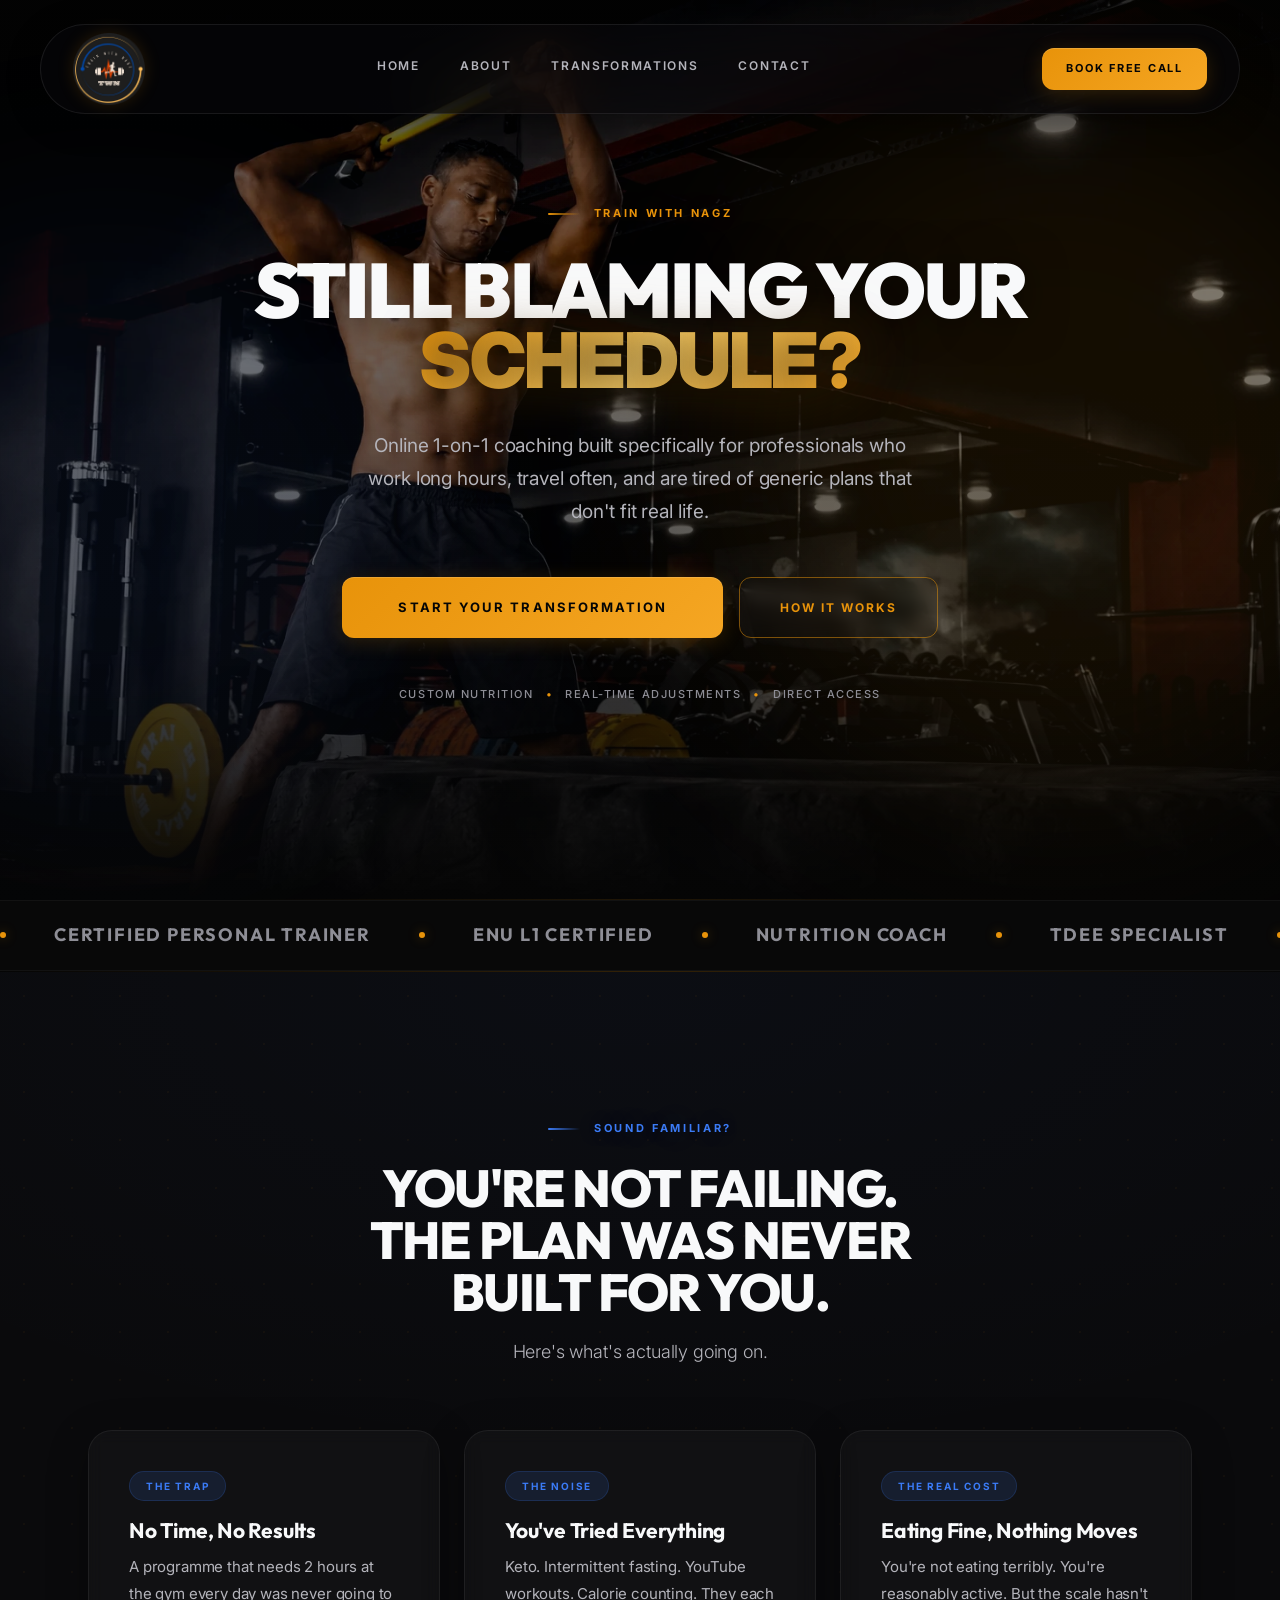
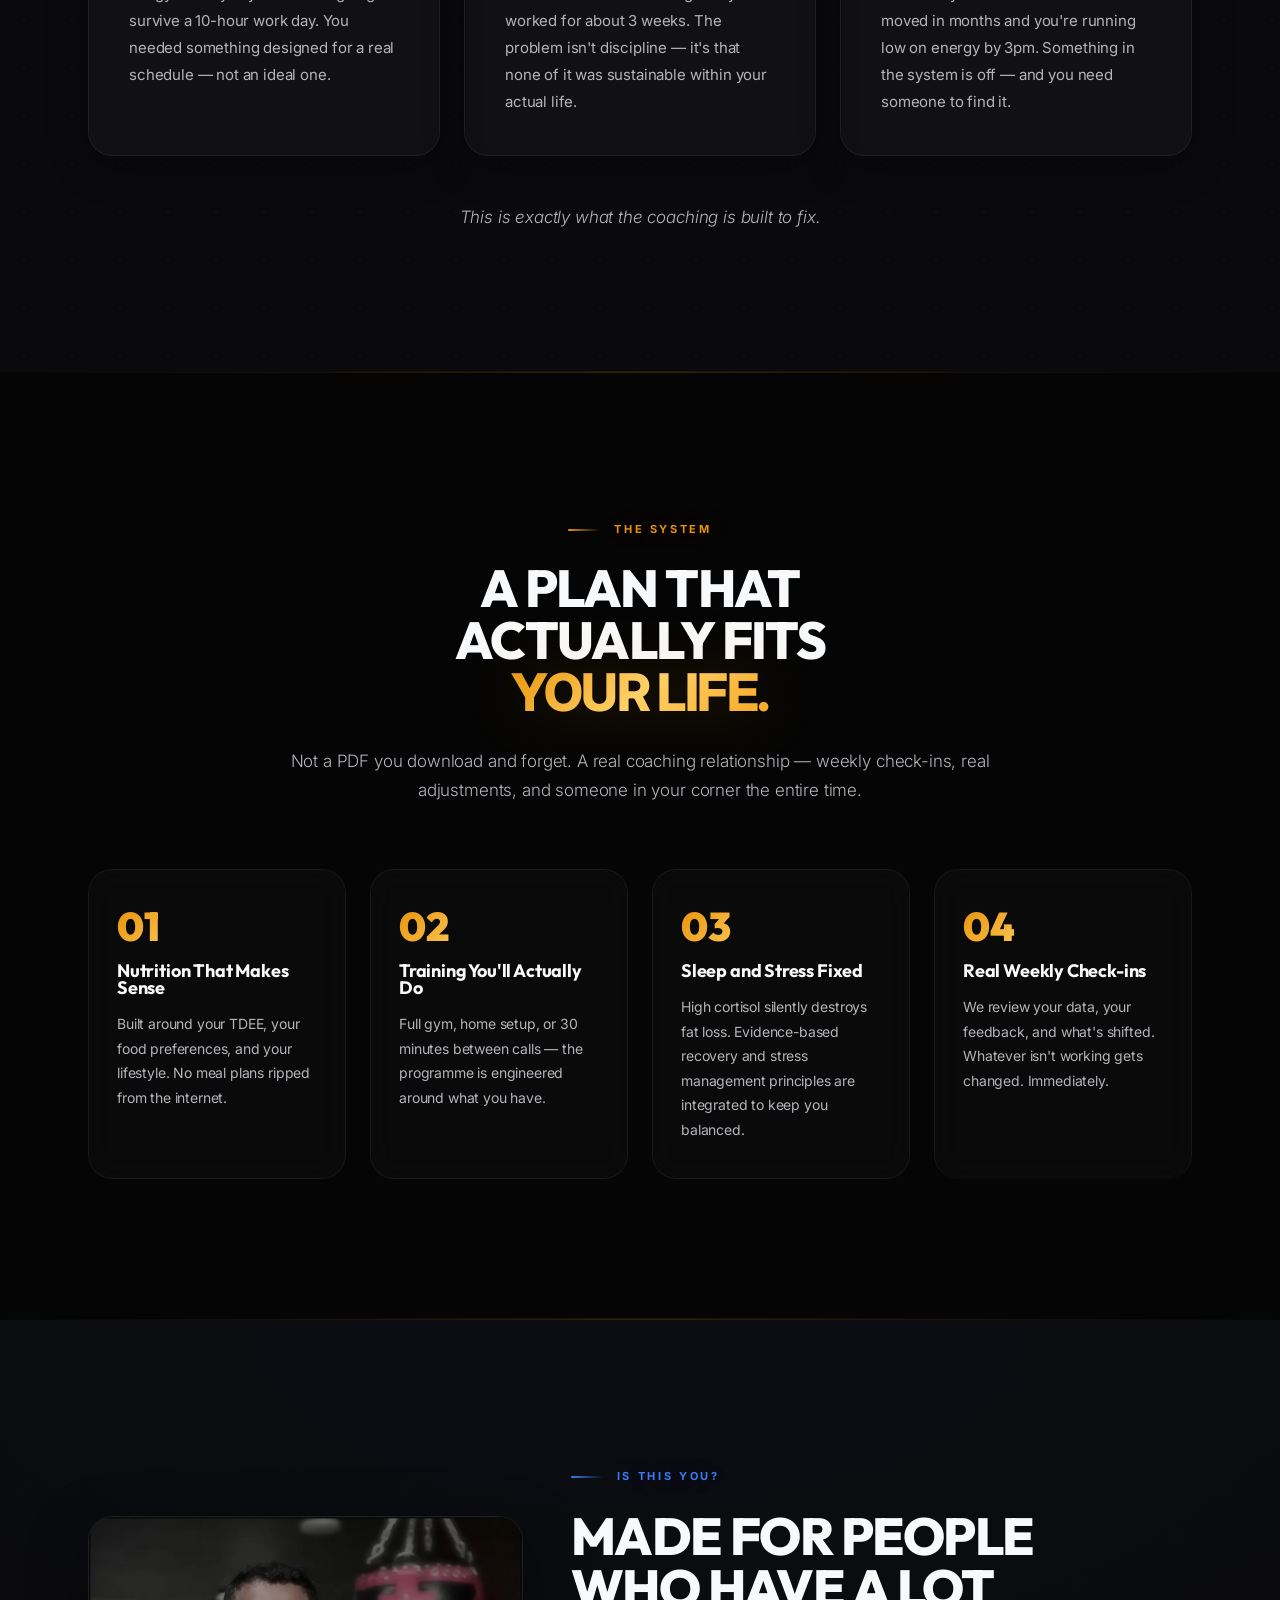
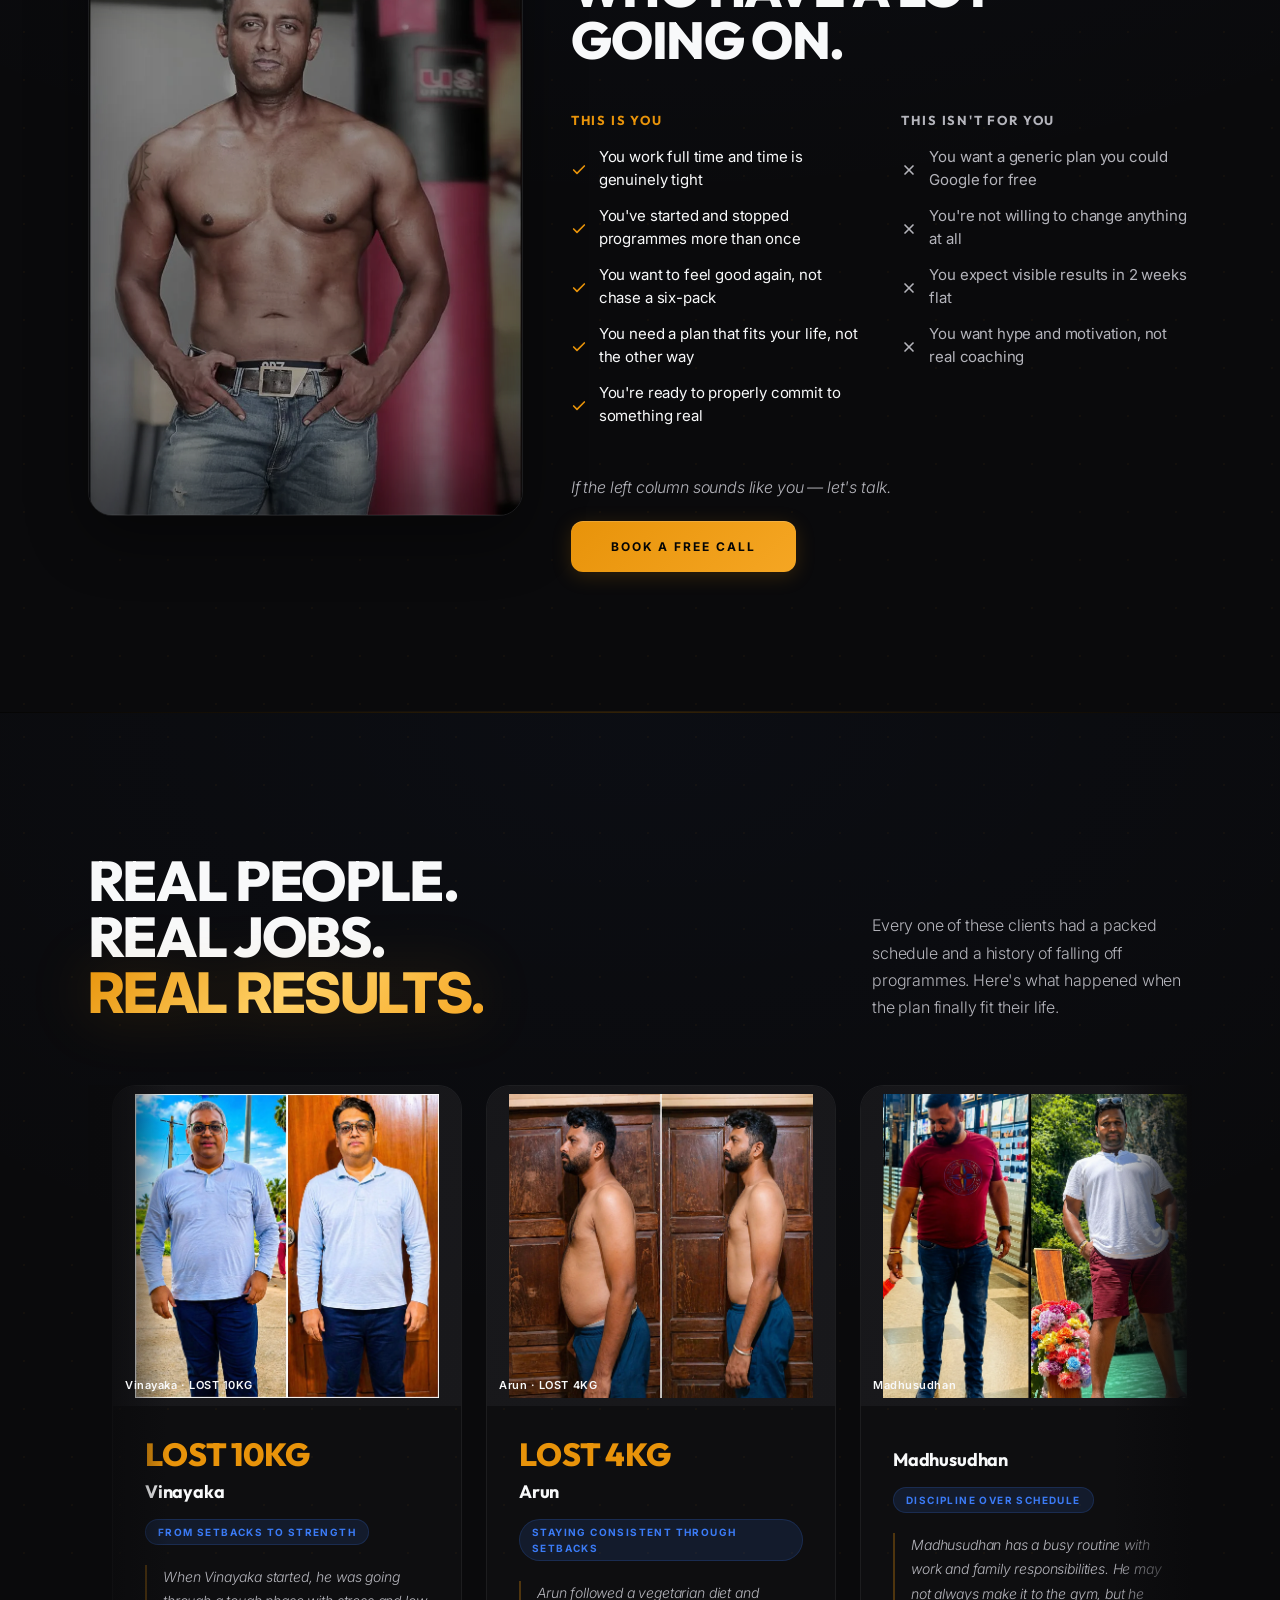
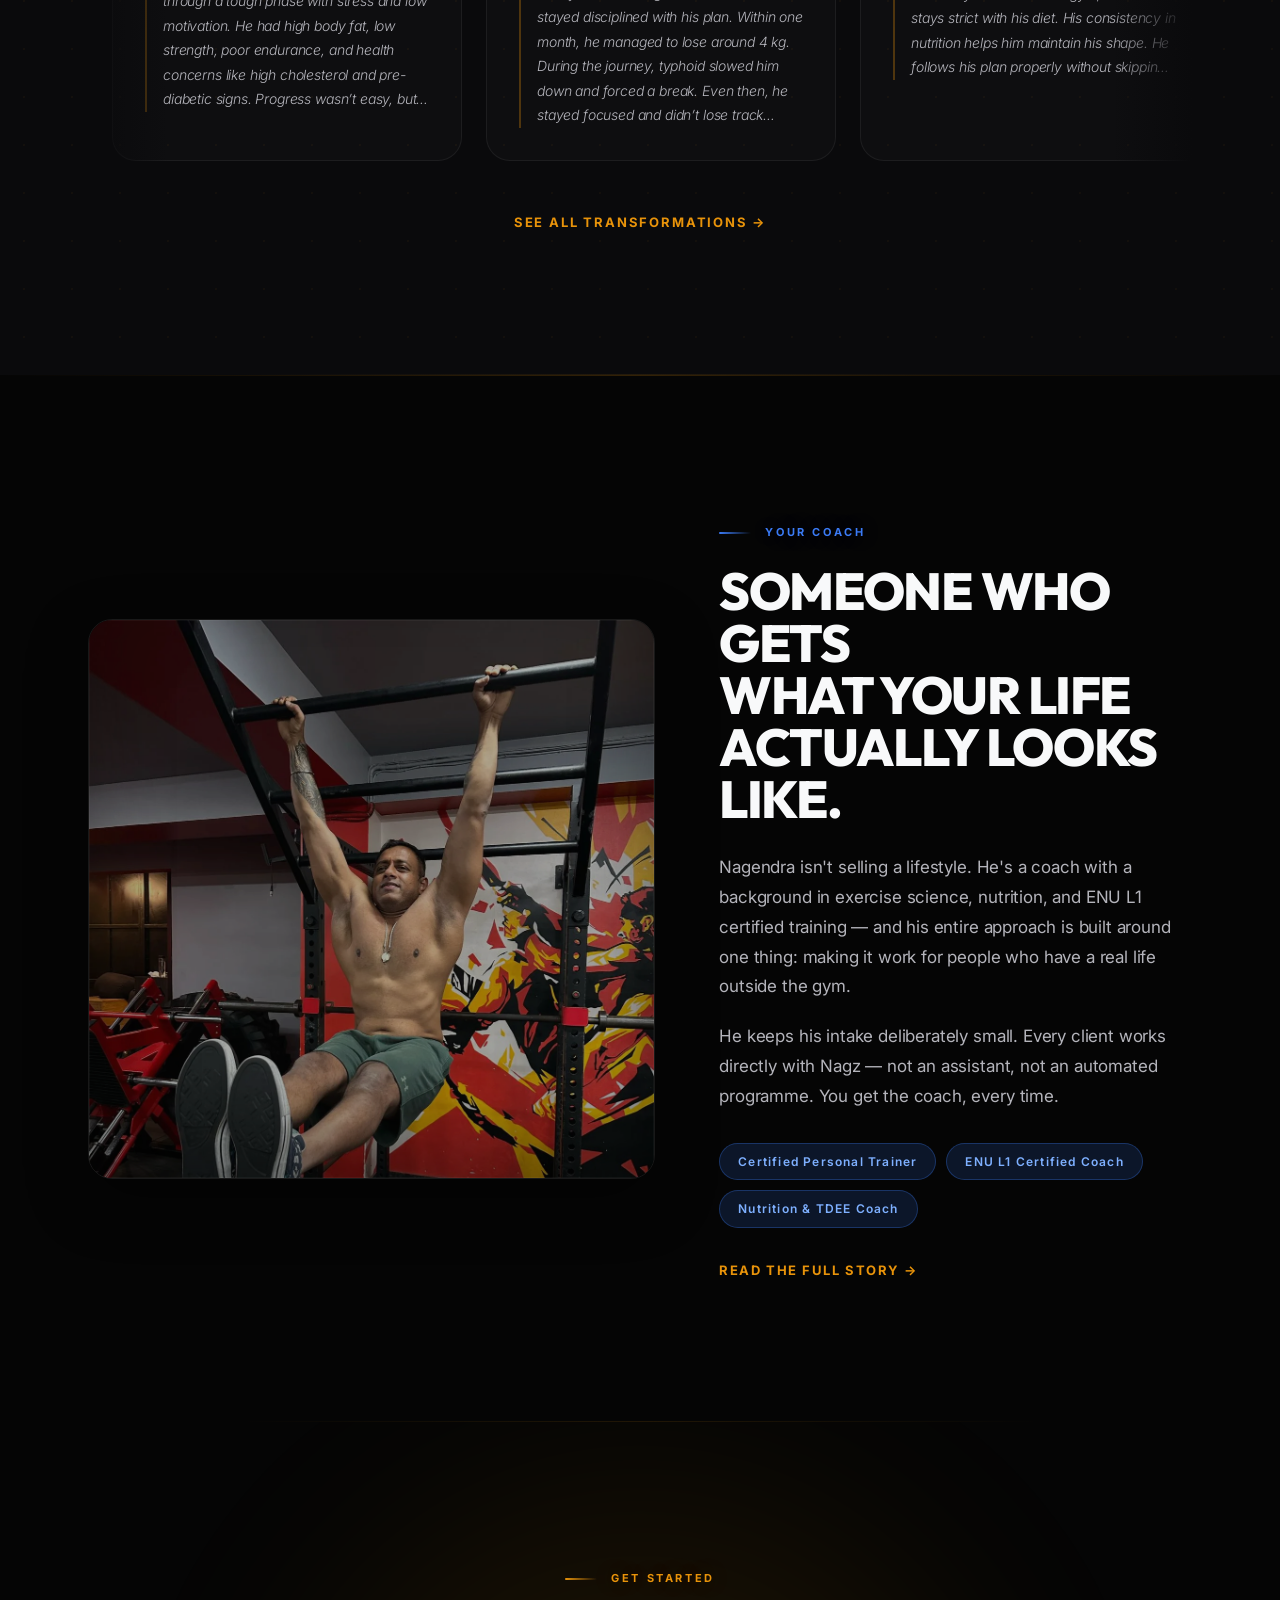
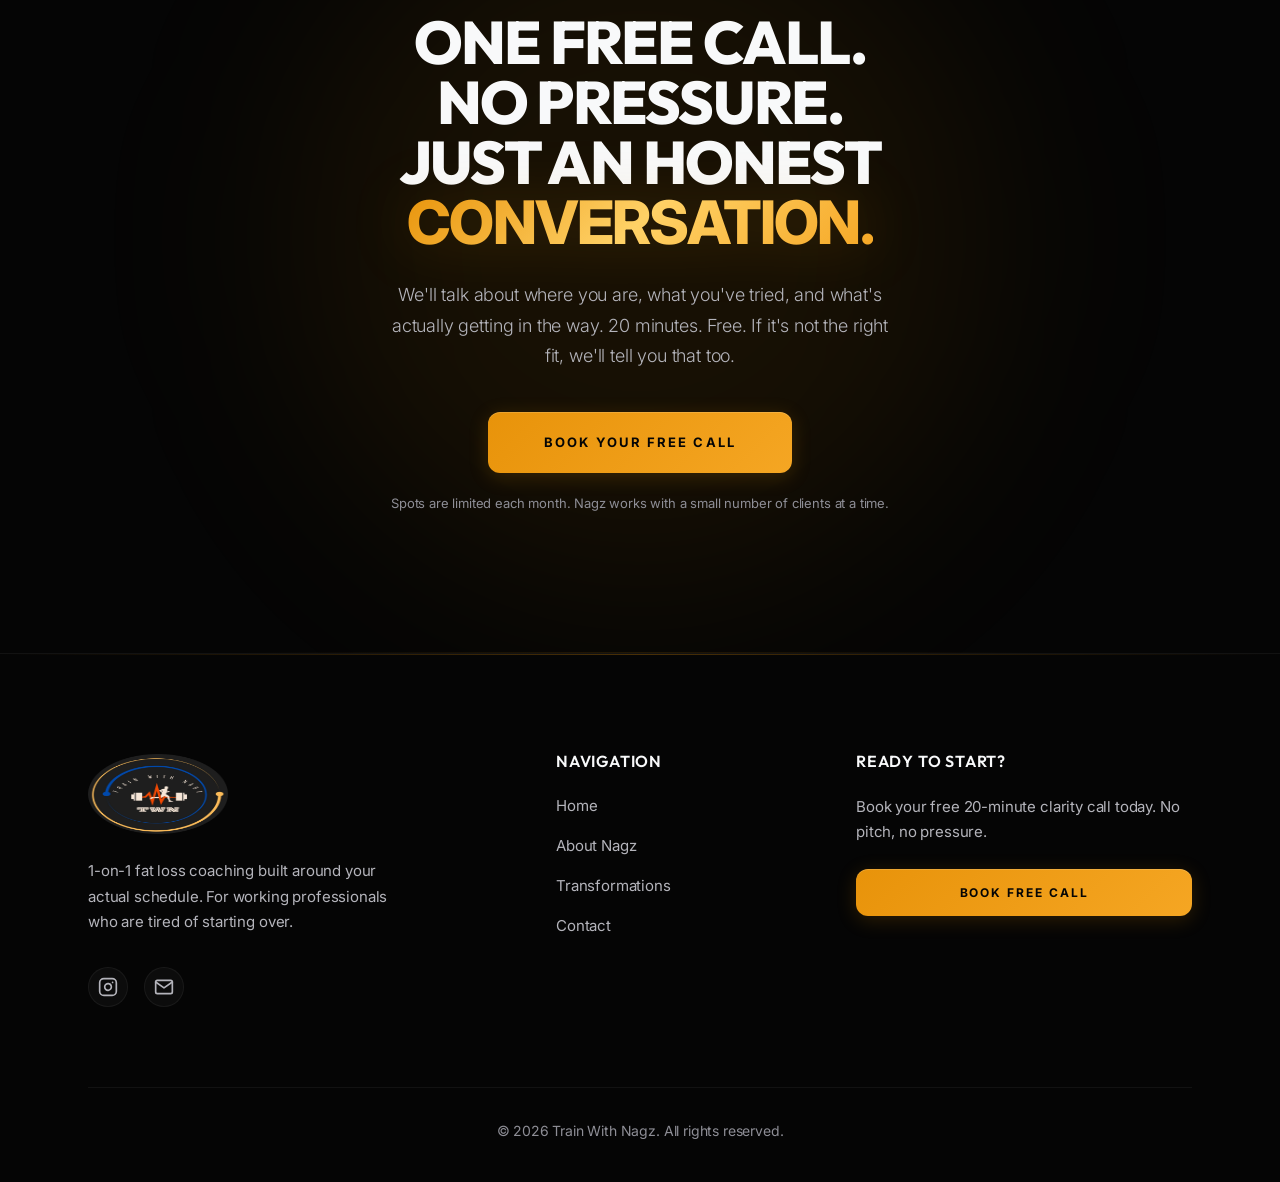
==== index.html @ a5c9f0d1 "fix: mobile image stretching and footer layout" ====
<!DOCTYPE html>
<html lang="en">
<head>
  <meta charset="UTF-8">
  <meta name="viewport" content="width=device-width, initial-scale=1">
  <title>Train With Nagz — 1-on-1 Fat Loss Coaching for Working Professionals</title>
  <meta name="description" content="1-on-1 fat loss coaching built around your actual schedule. For working professionals in India tired of starting over.">
  <meta name="author" content="Train With Nagz">
  
  <link rel="canonical" href="https://www.trainwithnagz.com/">
  
  <meta property="og:title" content="Train With Nagz — 1-on-1 Fat Loss Coaching">
  <meta property="og:description" content="Fat loss coaching for people with a real life.">
  <meta property="og:type" content="website">
  <meta property="og:url" content="https://www.trainwithnagz.com/">
  <meta property="og:image" content="https://www.trainwithnagz.com/images/nagz-about-hero.webp">
  
  <meta name="twitter:card" content="summary_large_image">
  <meta name="twitter:title" content="Train With Nagz — 1-on-1 Fat Loss Coaching">
  <meta name="twitter:description" content="Fat loss coaching for people with a real life.">
  <meta name="twitter:image" content="https://www.trainwithnagz.com/images/nagz-about-hero.webp">
  
  <link rel="icon" type="image/x-icon" href="favicon.ico">
  <link rel="apple-touch-icon" sizes="180x180" href="apple-touch-icon.png">
  <link rel="preconnect" href="https://fonts.googleapis.com">
  <link rel="preconnect" href="https://fonts.gstatic.com" crossorigin>
  <link href="https://fonts.googleapis.com/css2?family=Inter:wght@300;400;500;600;700&family=Outfit:wght@300;400;500;600;700;800;900&display=swap" rel="stylesheet">
  <link rel="preload" href="css/styles.css" as="style">
  <link rel="stylesheet" href="css/styles.css">
  <link rel="preload" href="images/hero1.webp" as="image">
  
  <!-- Structured Data JSON-LD -->
  <script type="application/ld+json">
  {
    "@context": "https://schema.org",
    "@type": "HealthAndBeautyBusiness",
    "name": "Train With Nagz",
    "image": "https://www.trainwithnagz.com/images/nagz-about-hero.webp",
    "@id": "https://www.trainwithnagz.com/",
    "url": "https://www.trainwithnagz.com/",
    "telephone": "",
    "priceRange": "$$",
    "description": "1-on-1 fat loss coaching built around your actual schedule. For working professionals tired of starting over.",
    "founder": {
      "@type": "Person",
      "name": "Nagz"
    }
  }
  </script>
</head>
<body>
  <!-- NAVBAR -->
  <header class="navbar">
    <div class="navbar__inner">
      <a href="index.html" class="navbar__logo"><img src="images/twn-logo.webp" alt="Train With Nagz" class="navbar__logo-img" width="140" height="42"></a>
      <nav class="navbar__links">
        <a href="index.html" class="navbar__link">Home</a>
        <a href="about.html" class="navbar__link">About</a>
        <a href="transformations.html" class="navbar__link">Transformations</a>
        <a href="contact.html" class="navbar__link">Contact</a>
      </nav>
      <a href="contact.html" class="btn btn--amber navbar__cta" style="padding:12px 24px;font-size:11px">Book Free Call</a>
      <button class="navbar__burger" id="nav-burger" aria-label="Menu" aria-expanded="false">
        <svg width="22" height="22" viewBox="0 0 24 24" fill="none" stroke="currentColor" stroke-width="2" stroke-linecap="round" stroke-linejoin="round"><line x1="3" y1="12" x2="21" y2="12"/><line x1="3" y1="6" x2="21" y2="6"/><line x1="3" y1="18" x2="21" y2="18"/></svg>
      </button>
    </div>
    <div class="navbar__mobile" id="nav-mobile">
      <a href="index.html" class="navbar__link">Home</a>
      <a href="about.html" class="navbar__link">About</a>
      <a href="transformations.html" class="navbar__link">Transformations</a>
      <a href="contact.html" class="navbar__link">Contact</a>
    </div>
  </header>

  <main>

    <!-- S1 — HERO -->
    <section class="section section--ink" style="min-height:100vh;position:relative;overflow:hidden;display:flex;align-items:center;justify-content:center">
      <div class="hero-slider">
        <div class="hero-slide active" style="background-image: url('images/hero1.webp')"></div>
        <div class="hero-slide" style="background-image: url('images/hero2.webp')"></div>
        <div class="hero-slide" style="background-image: url('images/hero3.webp')"></div>
      </div>
      <div class="glow glow--amber" style="right:-10%;top:10%"></div>
      <div class="glow glow--cobalt" style="left:-15%;bottom:10%"></div>
      
      <div class="container text-center" style="position:relative;z-index:1;max-width:900px;width:100%">
        <div class="fade-up">
          <span class="eyebrow eyebrow--amber mx-auto"><span class="eyebrow__line"></span>Train With Nagz</span>
          <h1 class="hero-heading" style="margin-top:32px">STILL BLAMING YOUR<br><span class="hero-heading--amber">SCHEDULE?</span></h1>
          <p class="hero-sub" style="margin-top:32px">Online 1-on-1 coaching built specifically for professionals who work long hours, travel often, and are tired of generic plans that don't fit real life.</p>
          <div style="margin-top:48px;display:flex;gap:16px;justify-content:center;flex-wrap:wrap">
            <a href="contact.html" class="btn btn--amber btn--amber-lg">Start Your Transformation</a>
            <a href="about.html" class="btn btn--outline">How It Works</a>
          </div>
          <div class="hero-features justify-center" style="margin-top:48px">
            <span>Custom Nutrition</span>
            <span class="hero-features__dot">•</span>
            <span>Real-time Adjustments</span>
            <span class="hero-features__dot">•</span>
            <span>Direct Access</span>
          </div>
        </div>
      </div>
    </section>


    <!-- MARQUEE TRUST BAR -->
    <div class="marquee-bar">
      <div class="marquee-track">
        <span><span class="marquee-dot"></span> Certified Personal Trainer <span class="marquee-dot"></span> ENU L1 Certified <span class="marquee-dot"></span> Nutrition Coach <span class="marquee-dot"></span> TDEE Specialist <span class="marquee-dot"></span> 1-on-1 Coaching <span class="marquee-dot"></span> 12-Week Programme <span class="marquee-dot"></span> Weekly Check-ins <span class="marquee-dot"></span> Real Results</span>
        <span><span class="marquee-dot"></span> Certified Personal Trainer <span class="marquee-dot"></span> ENU L1 Certified <span class="marquee-dot"></span> Nutrition Coach <span class="marquee-dot"></span> TDEE Specialist <span class="marquee-dot"></span> 1-on-1 Coaching <span class="marquee-dot"></span> 12-Week Programme <span class="marquee-dot"></span> Weekly Check-ins <span class="marquee-dot"></span> Real Results</span>
      </div>
    </div>

    <div class="section-divider"></div>
    <!-- S2 — THE PROBLEM -->
    <section class="section section--ink2">
      <div class="container" style="position:relative;z-index:1">
        <div class="fade-up text-center max-w-720 mx-auto">
          <span class="eyebrow eyebrow--cobalt"><span class="eyebrow__line"></span>Sound Familiar?</span>
          <h2 class="section-heading section-heading--dark" style="margin-top:24px">YOU'RE NOT FAILING.<br>THE PLAN WAS NEVER<br>BUILT FOR YOU.</h2>
          <p style="margin-top:20px;color:var(--fog);font-weight:300;font-size:18px">Here's what's actually going on.</p>
        </div>
        <div class="grid grid-3" style="margin-top:64px">
          <div class="card card--light fade-up">
            <span class="card__tag">THE TRAP</span>
            <h3 class="card__title card__title--light">No Time, No Results</h3>
            <p class="card__body">A programme that needs 2 hours at the gym every day was never going to survive a 10-hour work day. You needed something designed for a real schedule — not an ideal one.</p>
          </div>
          <div class="card card--light fade-up fade-up-d1">
            <span class="card__tag">THE NOISE</span>
            <h3 class="card__title card__title--light">You've Tried Everything</h3>
            <p class="card__body">Keto. Intermittent fasting. YouTube workouts. Calorie counting. They each worked for about 3 weeks. The problem isn't discipline — it's that none of it was sustainable within your actual life.</p>
          </div>
          <div class="card card--light fade-up fade-up-d2">
            <span class="card__tag">THE REAL COST</span>
            <h3 class="card__title card__title--light">Eating Fine, Nothing Moves</h3>
            <p class="card__body">You're not eating terribly. You're reasonably active. But the scale hasn't moved in months and you're running low on energy by 3pm. Something in the system is off — and you need someone to find it.</p>
          </div>
        </div>
        <div class="fade-up text-center max-w-720 mx-auto" style="margin-top:48px">
          <p style="font-style:italic;color:var(--fog);font-weight:300;font-size:17px">This is exactly what the coaching is built to fix.</p>
        </div>
      </div>
    </section>

    <div class="section-divider"></div>

    <!-- S3 — THE METHOD -->
    <section class="section section--ink">
      <div class="container">
        <div class="fade-up text-center max-w-720 mx-auto">
          <span class="eyebrow eyebrow--amber"><span class="eyebrow__line"></span>The System</span>
          <h2 class="section-heading section-heading--light" style="margin-top:24px">A PLAN THAT<br>ACTUALLY FITS<br><span class="hero-heading--amber">YOUR LIFE.</span></h2>
          <p style="margin-top:28px;color:var(--fog);font-weight:300;font-size:17px;line-height:1.7">Not a PDF you download and forget. A real coaching relationship — weekly check-ins, real adjustments, and someone in your corner the entire time.</p>
        </div>

        <div class="grid grid-4" style="margin-top:64px">
          <div class="method-step fade-up">
            <div class="method-num">01</div>
            <h3 class="method-title">Nutrition That Makes Sense</h3>
            <p class="method-body">Built around your TDEE, your food preferences, and your lifestyle. No meal plans ripped from the internet.</p>
          </div>
          <div class="method-step fade-up fade-up-d1">
            <div class="method-num">02</div>
            <h3 class="method-title">Training You'll Actually Do</h3>
            <p class="method-body">Full gym, home setup, or 30 minutes between calls — the programme is engineered around what you have.</p>
          </div>
          <div class="method-step fade-up fade-up-d2">
            <div class="method-num">03</div>
            <h3 class="method-title">Sleep and Stress Fixed</h3>
            <p class="method-body">High cortisol silently destroys fat loss. Evidence-based recovery and stress management principles are integrated to keep you balanced.</p>
          </div>
          <div class="method-step fade-up fade-up-d3">
            <div class="method-num">04</div>
            <h3 class="method-title">Real Weekly Check-ins</h3>
            <p class="method-body">We review your data, your feedback, and what's shifted. Whatever isn't working gets changed. Immediately.</p>
          </div>
        </div>
      </div>
    </section>

    <div class="section-divider"></div>

    <!-- S4 — WHO IT'S FOR -->
    <section class="section section--ink2">
      <div class="container" style="position:relative;z-index:1;display:grid;gap:48px;align-items:center">
        <div style="display:grid;gap:48px;align-items:center" class="hero-grid--60-40 mobile-reverse">
          <div class="fade-up">
            <div class="floating-img" style="height:600px">
              <img src="images/nagz-gym-pose.webp" alt="Nagz in the gym" loading="lazy">
            </div>
          </div>
          <div class="fade-up fade-up-d1">
            <span class="eyebrow eyebrow--cobalt"><span class="eyebrow__line"></span>Is This You?</span>
            <h2 class="section-heading section-heading--dark" style="margin-top:24px">MADE FOR PEOPLE<br>WHO HAVE A LOT<br>GOING ON.</h2>
            <div class="check-list-grid" style="margin-top:48px;gap:40px">
              <div>
                <h3 class="check-list__heading check-list__heading--amber">This is you</h3>
                <ul class="check-list">
                  <li class="check-list__item" style="color:var(--snow)"><svg width="16" height="16" viewBox="0 0 24 24" fill="none" stroke="var(--amber)" stroke-width="2.5" stroke-linecap="round" stroke-linejoin="round" class="flex-shrink-0"><polyline points="20 6 9 17 4 12"/></svg><span>You work full time and time is genuinely tight</span></li>
                  <li class="check-list__item" style="color:var(--snow)"><svg width="16" height="16" viewBox="0 0 24 24" fill="none" stroke="var(--amber)" stroke-width="2.5" stroke-linecap="round" stroke-linejoin="round"><polyline points="20 6 9 17 4 12"/></svg><span>You've started and stopped programmes more than once</span></li>
                  <li class="check-list__item" style="color:var(--snow)"><svg width="16" height="16" viewBox="0 0 24 24" fill="none" stroke="var(--amber)" stroke-width="2.5" stroke-linecap="round" stroke-linejoin="round"><polyline points="20 6 9 17 4 12"/></svg><span>You want to feel good again, not chase a six-pack</span></li>
                  <li class="check-list__item" style="color:var(--snow)"><svg width="16" height="16" viewBox="0 0 24 24" fill="none" stroke="var(--amber)" stroke-width="2.5" stroke-linecap="round" stroke-linejoin="round"><polyline points="20 6 9 17 4 12"/></svg><span>You need a plan that fits your life, not the other way</span></li>
                  <li class="check-list__item" style="color:var(--snow)"><svg width="16" height="16" viewBox="0 0 24 24" fill="none" stroke="var(--amber)" stroke-width="2.5" stroke-linecap="round" stroke-linejoin="round"><polyline points="20 6 9 17 4 12"/></svg><span>You're ready to properly commit to something real</span></li>
                </ul>
              </div>
              <div>
                <h3 class="check-list__heading check-list__heading--fog">This isn't for you</h3>
                <ul class="check-list">
                  <li class="check-list__item" style="color:var(--fog)"><svg width="16" height="16" viewBox="0 0 24 24" fill="none" stroke="var(--fog)" stroke-width="2.5" stroke-linecap="round" stroke-linejoin="round"><line x1="18" y1="6" x2="6" y2="18"/><line x1="6" y1="6" x2="18" y2="18"/></svg><span>You want a generic plan you could Google for free</span></li>
                  <li class="check-list__item" style="color:var(--fog)"><svg width="16" height="16" viewBox="0 0 24 24" fill="none" stroke="var(--fog)" stroke-width="2.5" stroke-linecap="round" stroke-linejoin="round"><line x1="18" y1="6" x2="6" y2="18"/><line x1="6" y1="6" x2="18" y2="18"/></svg><span>You're not willing to change anything at all</span></li>
                  <li class="check-list__item" style="color:var(--fog)"><svg width="16" height="16" viewBox="0 0 24 24" fill="none" stroke="var(--fog)" stroke-width="2.5" stroke-linecap="round" stroke-linejoin="round"><line x1="18" y1="6" x2="6" y2="18"/><line x1="6" y1="6" x2="18" y2="18"/></svg><span>You expect visible results in 2 weeks flat</span></li>
                  <li class="check-list__item" style="color:var(--fog)"><svg width="16" height="16" viewBox="0 0 24 24" fill="none" stroke="var(--fog)" stroke-width="2.5" stroke-linecap="round" stroke-linejoin="round"><line x1="18" y1="6" x2="6" y2="18"/><line x1="6" y1="6" x2="18" y2="18"/></svg><span>You want hype and motivation, not real coaching</span></li>
                </ul>
              </div>
            </div>
            <div style="margin-top:48px">
              <p style="font-style:italic;color:var(--fog);font-weight:300;font-size:16px;margin-bottom:20px">If the left column sounds like you — let's talk.</p>
              <a href="contact.html" class="btn btn--amber">Book a Free Call</a>
            </div>
          </div>
        </div>
      </div>
    </section>

    <div class="section-divider"></div>

    <!-- S5 — RESULTS -->
    <section class="section section--ink2">
      <div class="container" style="position:relative;z-index:1">
        <div class="results-header" style="gap:32px">
          <div class="fade-up">
            <h2 class="section-heading section-heading--light" style="font-size:clamp(36px,5vw,56px)">REAL PEOPLE.<br>REAL JOBS.<br><span class="hero-heading--amber">REAL RESULTS.</span></h2>
          </div>
          <div class="fade-up fade-up-d1" style="max-width:320px">
            <p style="color:var(--fog);font-weight:300;font-size:16px;line-height:1.7">Every one of these clients had a packed schedule and a history of falling off programmes. Here's what happened when the plan finally fit their life.</p>
          </div>
        </div>
        <div class="card-marquee-wrapper fade-up">
          <div class="card-marquee-track">
            <!-- Set 1 -->
            <div class="testi-card">
              <div class="testi-card__images">
                <div class="testi-card__img"><img src="testimonials/vinayaka.webp" alt="Vinayaka transformation" width="427" height="427" loading="lazy" style="width:100%;height:100%;object-fit:cover;position:absolute;inset:0"><span class="testi-card__meta" style="z-index:2;color:var(--snow)">Vinayaka &middot; LOST 10KG</span></div>
              </div>
              <div class="testi-card__content">
                <div class="testi-card__result">LOST 10KG</div>
                <div class="testi-card__name">Vinayaka</div>
                <span class="testi-card__city">From Setbacks to Strength</span>
                <p class="testi-card__quote">When Vinayaka started, he was going through a tough phase with stress and low motivation. He had high body fat, low strength, poor endurance, and health concerns like high cholesterol and pre-diabetic signs. Progress wasn’t easy, but he stayed consistent and kept showing up. Slowly, his strength and fitness started improving along with his mindset. Today, he’s one of the most regular in the gym—often the first to arrive. Consistency changed everything for him.</p>
              </div>
            </div>
            <div class="testi-card">
              <div class="testi-card__images">
                <div class="testi-card__img"><img src="testimonials/arun.webp" alt="Arun transformation" width="427" height="427" loading="lazy" style="width:100%;height:100%;object-fit:cover;position:absolute;inset:0"><span class="testi-card__meta" style="z-index:2;color:var(--snow)">Arun &middot; LOST 4KG</span></div>
              </div>
              <div class="testi-card__content">
                <div class="testi-card__result">LOST 4KG</div>
                <div class="testi-card__name">Arun</div>
                <span class="testi-card__city">Staying Consistent Through Setbacks</span>
                <p class="testi-card__quote">Arun followed a vegetarian diet and stayed disciplined with his plan. Within one month, he managed to lose around 4 kg. During the journey, typhoid slowed him down and forced a break. Even then, he stayed focused and didn’t lose track completely. Now back on track, he’s continuing his progress with the same consistency.</p>
              </div>
            </div>
            <div class="testi-card">
              <div class="testi-card__images">
                <div class="testi-card__img"><img src="testimonials/madhusudhan.webp" alt="Madhusudhan transformation" width="427" height="427" loading="lazy" style="width:100%;height:100%;object-fit:cover;position:absolute;inset:0"><span class="testi-card__meta" style="z-index:2;color:var(--snow)">Madhusudhan</span></div>
              </div>
              <div class="testi-card__content">
                <div class="testi-card__name">Madhusudhan</div>
                <span class="testi-card__city">Discipline Over Schedule</span>
                <p class="testi-card__quote">Madhusudhan has a busy routine with work and family responsibilities. He may not always make it to the gym, but he stays strict with his diet. His consistency in nutrition helps him maintain his shape. He follows his plan properly without skipping. His journey shows that diet plays a major role in staying fit.</p>
              </div>
            </div>
            <div class="testi-card">
              <div class="testi-card__images">
                <div class="testi-card__img"><img src="testimonials/deepa.webp" alt="Deepa transformation" width="427" height="427" loading="lazy" style="width:100%;height:100%;object-fit:cover;position:absolute;inset:0"><span class="testi-card__meta" style="z-index:2;color:var(--snow)">Deepa</span></div>
              </div>
              <div class="testi-card__content">
                <div class="testi-card__name">Deepa</div>
                <span class="testi-card__city">Progress Over Perfection</span>
                <p class="testi-card__quote">Deepa started her journey around 3 weeks ago. There were a few days off track due to a busy schedule and events. Even then, she didn’t stop completely and kept going. She is slowly building consistency and improving day by day. Her focus is on staying regular rather than being perfect.</p>
              </div>
            </div>
            <div class="testi-card">
              <div class="testi-card__images">
                <div class="testi-card__img"><img src="testimonials/nithin.webp" alt="Nitin transformation" width="427" height="427" loading="lazy" style="width:100%;height:100%;object-fit:cover;position:absolute;inset:0"><span class="testi-card__meta" style="z-index:2;color:var(--snow)">Nitin &middot; LOST 5KG</span></div>
              </div>
              <div class="testi-card__content">
                <div class="testi-card__result">LOST 5KG</div>
                <div class="testi-card__name">Nitin</div>
                <span class="testi-card__city">Strong Start with Solid Progress</span>
                <p class="testi-card__quote">Nitin has been on the program for about 5 weeks. In this time, he has lost around 5 kg. He is also building lean muscle alongside fat loss. His consistency with workouts and diet is clearly showing results. He is progressing steadily and moving in the right direction.</p>
              </div>
            </div>
            <div class="testi-card">
              <div class="testi-card__images">
                <div class="testi-card__img"><img src="testimonials/ashwini.webp" alt="Ashwini transformation" width="427" height="427" loading="lazy" style="width:100%;height:100%;object-fit:cover;position:absolute;inset:0"><span class="testi-card__meta" style="z-index:2;color:var(--snow)">Ashwini &middot; LOST 7 INCHES</span></div>
              </div>
              <div class="testi-card__content">
                <div class="testi-card__result">LOST 7 INCHES</div>
                <div class="testi-card__name">Ashwini</div>
                <span class="testi-card__city">Balancing Life and Fitness</span>
                <p class="testi-card__quote">Ashwini is a corporate professional and also manages her family responsibilities. Despite a packed routine, she made time to stay consistent with her plan. In just 8 weeks, she reduced around 7 inches from her waist and 6 inches from her abdomen. Her results came from regular effort and sticking to the process without excuses. Her journey shows that even with a busy life, consistency can bring real change.</p>
              </div>
            </div>
            <div class="testi-card">
              <div class="testi-card__images">
                <div class="testi-card__img"><img src="testimonials/kumar.webp" alt="Kumar transformation" width="427" height="427" loading="lazy" style="width:100%;height:100%;object-fit:cover;position:absolute;inset:0"><span class="testi-card__meta" style="z-index:2;color:var(--snow)">Kumar &middot; LOST 8KG</span></div>
              </div>
              <div class="testi-card__content">
                <div class="testi-card__result">LOST 8KG</div>
                <div class="testi-card__name">Kumar</div>
                <span class="testi-card__city">Steady Fat Loss with Consistency</span>
                <p class="testi-card__quote">Kumar started his journey with a clear goal to lose weight and improve his fitness. He followed the plan consistently, focusing on both diet and regular workouts. Over a period of 2 months, he successfully lost around 8 kg. There were challenges along the way, but he stayed disciplined and didn’t break the routine. His progress shows that steady effort over time leads to real and sustainable results.</p>
              </div>
            </div>
            <!-- Set 2 (Duplicate for seamless scroll) -->
            <div class="testi-card">
              <div class="testi-card__images">
                <div class="testi-card__img"><img src="testimonials/vinayaka.webp" alt="Vinayaka transformation" width="427" height="427" loading="lazy" style="width:100%;height:100%;object-fit:cover;position:absolute;inset:0"><span class="testi-card__meta" style="z-index:2;color:var(--snow)">Vinayaka &middot; LOST 10KG</span></div>
              </div>
              <div class="testi-card__content">
                <div class="testi-card__result">LOST 10KG</div>
                <div class="testi-card__name">Vinayaka</div>
                <span class="testi-card__city">From Setbacks to Strength</span>
                <p class="testi-card__quote">When Vinayaka started, he was going through a tough phase with stress and low motivation. He had high body fat, low strength, poor endurance, and health concerns like high cholesterol and pre-diabetic signs. Progress wasn’t easy, but he stayed consistent and kept showing up. Slowly, his strength and fitness started improving along with his mindset. Today, he’s one of the most regular in the gym—often the first to arrive. Consistency changed everything for him.</p>
              </div>
            </div>
            <div class="testi-card">
              <div class="testi-card__images">
                <div class="testi-card__img"><img src="testimonials/arun.webp" alt="Arun transformation" width="427" height="427" loading="lazy" style="width:100%;height:100%;object-fit:cover;position:absolute;inset:0"><span class="testi-card__meta" style="z-index:2;color:var(--snow)">Arun &middot; LOST 4KG</span></div>
              </div>
              <div class="testi-card__content">
                <div class="testi-card__result">LOST 4KG</div>
                <div class="testi-card__name">Arun</div>
                <span class="testi-card__city">Staying Consistent Through Setbacks</span>
                <p class="testi-card__quote">Arun followed a vegetarian diet and stayed disciplined with his plan. Within one month, he managed to lose around 4 kg. During the journey, typhoid slowed him down and forced a break. Even then, he stayed focused and didn’t lose track completely. Now back on track, he’s continuing his progress with the same consistency.</p>
              </div>
            </div>
            <div class="testi-card">
              <div class="testi-card__images">
                <div class="testi-card__img"><img src="testimonials/madhusudhan.webp" alt="Madhusudhan transformation" width="427" height="427" loading="lazy" style="width:100%;height:100%;object-fit:cover;position:absolute;inset:0"><span class="testi-card__meta" style="z-index:2;color:var(--snow)">Madhusudhan</span></div>
              </div>
              <div class="testi-card__content">
                <div class="testi-card__name">Madhusudhan</div>
                <span class="testi-card__city">Discipline Over Schedule</span>
                <p class="testi-card__quote">Madhusudhan has a busy routine with work and family responsibilities. He may not always make it to the gym, but he stays strict with his diet. His consistency in nutrition helps him maintain his shape. He follows his plan properly without skipping. His journey shows that diet plays a major role in staying fit.</p>
              </div>
            </div>
            <div class="testi-card">
              <div class="testi-card__images">
                <div class="testi-card__img"><img src="testimonials/deepa.webp" alt="Deepa transformation" width="427" height="427" loading="lazy" style="width:100%;height:100%;object-fit:cover;position:absolute;inset:0"><span class="testi-card__meta" style="z-index:2;color:var(--snow)">Deepa</span></div>
              </div>
              <div class="testi-card__content">
                <div class="testi-card__name">Deepa</div>
                <span class="testi-card__city">Progress Over Perfection</span>
                <p class="testi-card__quote">Deepa started her journey around 3 weeks ago. There were a few days off track due to a busy schedule and events. Even then, she didn’t stop completely and kept going. She is slowly building consistency and improving day by day. Her focus is on staying regular rather than being perfect.</p>
              </div>
            </div>
            <div class="testi-card">
              <div class="testi-card__images">
                <div class="testi-card__img"><img src="testimonials/nithin.webp" alt="Nitin transformation" width="427" height="427" loading="lazy" style="width:100%;height:100%;object-fit:cover;position:absolute;inset:0"><span class="testi-card__meta" style="z-index:2;color:var(--snow)">Nitin &middot; LOST 5KG</span></div>
              </div>
              <div class="testi-card__content">
                <div class="testi-card__result">LOST 5KG</div>
                <div class="testi-card__name">Nitin</div>
                <span class="testi-card__city">Strong Start with Solid Progress</span>
                <p class="testi-card__quote">Nitin has been on the program for about 5 weeks. In this time, he has lost around 5 kg. He is also building lean muscle alongside fat loss. His consistency with workouts and diet is clearly showing results. He is progressing steadily and moving in the right direction.</p>
              </div>
            </div>
            <div class="testi-card">
              <div class="testi-card__images">
                <div class="testi-card__img"><img src="testimonials/ashwini.webp" alt="Ashwini transformation" width="427" height="427" loading="lazy" style="width:100%;height:100%;object-fit:cover;position:absolute;inset:0"><span class="testi-card__meta" style="z-index:2;color:var(--snow)">Ashwini &middot; LOST 7 INCHES</span></div>
              </div>
              <div class="testi-card__content">
                <div class="testi-card__result">LOST 7 INCHES</div>
                <div class="testi-card__name">Ashwini</div>
                <span class="testi-card__city">Balancing Life and Fitness</span>
                <p class="testi-card__quote">Ashwini is a corporate professional and also manages her family responsibilities. Despite a packed routine, she made time to stay consistent with her plan. In just 8 weeks, she reduced around 7 inches from her waist and 6 inches from her abdomen. Her results came from regular effort and sticking to the process without excuses. Her journey shows that even with a busy life, consistency can bring real change.</p>
              </div>
            </div>
            <div class="testi-card">
              <div class="testi-card__images">
                <div class="testi-card__img"><img src="testimonials/kumar.webp" alt="Kumar transformation" width="427" height="427" loading="lazy" style="width:100%;height:100%;object-fit:cover;position:absolute;inset:0"><span class="testi-card__meta" style="z-index:2;color:var(--snow)">Kumar &middot; LOST 8KG</span></div>
              </div>
              <div class="testi-card__content">
                <div class="testi-card__result">LOST 8KG</div>
                <div class="testi-card__name">Kumar</div>
                <span class="testi-card__city">Steady Fat Loss with Consistency</span>
                <p class="testi-card__quote">Kumar started his journey with a clear goal to lose weight and improve his fitness. He followed the plan consistently, focusing on both diet and regular workouts. Over a period of 2 months, he successfully lost around 8 kg. There were challenges along the way, but he stayed disciplined and didn’t break the routine. His progress shows that steady effort over time leads to real and sustainable results.</p>
              </div>
            </div>
          </div>
        </div>
        <div class="fade-up text-center" style="margin-top:48px">
          <a href="transformations.html" style="color:var(--amber);font-weight:700;font-size:13px;letter-spacing:.14em;text-transform:uppercase">See All Transformations →</a>
        </div>
      </div>
    </section>

    <div class="section-divider"></div>

    <!-- S6 — ABOUT THE COACH -->
    <section class="section section--ink">
      <div class="container hero-grid" style="position:relative;z-index:1">
        <div class="fade-up hide-on-mobile">
          <div class="floating-img" style="height:560px">
            <img src="images/nagz-pushup-close.webp" alt="Nagz doing pushups" loading="lazy">
          </div>
        </div>
        <div class="fade-up fade-up-d1">
          <span class="eyebrow eyebrow--cobalt"><span class="eyebrow__line"></span>Your Coach</span>
          <h2 class="section-heading section-heading--dark" style="margin-top:24px">SOMEONE WHO GETS<br>WHAT YOUR LIFE<br>ACTUALLY LOOKS LIKE.</h2>
          <div class="floating-img show-on-mobile fade-up fade-up-d2" style="height:380px; margin-top:32px;">
            <img src="images/nagz-pushup-close.webp" alt="Nagz doing pushups" loading="lazy">
          </div>
          <div style="margin-top:28px;color:var(--fog);font-weight:400;font-size:17px;line-height:1.75">
            <p>Nagendra isn't selling a lifestyle. He's a coach with a background in exercise science, nutrition, and ENU L1 certified training — and his entire approach is built around one thing: making it work for people who have a real life outside the gym.</p>
            <p style="margin-top:20px">He keeps his intake deliberately small. Every client works directly with Nagz — not an assistant, not an automated programme. You get the coach, every time.</p>
          </div>
          <div style="margin-top:32px;display:flex;flex-wrap:wrap;gap:10px">
            <span class="pill pill--cobalt">Certified Personal Trainer</span>
            <span class="pill pill--cobalt">ENU L1 Certified Coach</span>
            <span class="pill pill--cobalt">Nutrition &amp; TDEE Coach</span>
          </div>
          <a href="about.html" style="display:inline-flex;align-items:center;margin-top:32px;color:var(--amber);font-weight:700;font-size:13px;letter-spacing:.12em;text-transform:uppercase">Read the Full Story →</a>
        </div>
      </div>
    </section>

    <!-- S7 — FINAL CTA -->
    <section class="section section--ink" style="padding:140px 24px;position:relative;overflow:hidden">
      <div class="glow glow--amber" style="left:50%;top:50%;transform:translate(-50%,-50%)"></div>
      <div class="container max-w-720 text-center" style="position:relative;z-index:1">
        <div class="fade-up">
          <span class="eyebrow eyebrow--amber"><span class="eyebrow__line"></span>Get Started</span>
        </div>
        <div class="fade-up fade-up-d1">
          <h2 class="section-heading section-heading--light" style="margin-top:24px;font-size:clamp(36px,5vw,60px)">ONE FREE CALL.<br>NO PRESSURE.<br>JUST AN HONEST<br><span class="hero-heading--amber">CONVERSATION.</span></h2>
        </div>
        <div class="fade-up fade-up-d2">
          <p style="margin-top:28px;max-width:500px;margin-left:auto;margin-right:auto;color:var(--fog);font-weight:300;font-size:18px;line-height:1.7">We'll talk about where you are, what you've tried, and what's actually getting in the way. 20 minutes. Free. If it's not the right fit, we'll tell you that too.</p>
        </div>
        <div class="fade-up fade-up-d3" style="margin-top:40px">
          <a href="contact.html" class="btn btn--amber btn--amber-lg">Book Your Free Call</a>
          <p style="margin-top:20px;color:var(--fog-2);font-weight:400;font-size:13px">Spots are limited each month. Nagz works with a small number of clients at a time.</p>
        </div>
      </div>
    </section>

  </main>

  <!-- FOOTER -->
  <footer class="footer-premium">
    <div class="footer-premium__inner">
      <div class="footer-premium__grid">
        <!-- Brand -->
        <div class="footer-premium__brand">
          <a href="index.html" class="footer-premium__logo"><img src="images/twn-logo.webp" alt="Train With Nagz" class="footer-premium__logo-img" width="140" height="42" loading="lazy"></a>
          <p class="footer-premium__desc">1-on-1 fat loss coaching built around your actual schedule. For working professionals who are tired of starting over.</p>
          <div class="footer-premium__socials">
            <a href="https://instagram.com/trainwithnagz" target="_blank" rel="noopener noreferrer" class="footer-premium__social-icon" aria-label="Instagram">
              <svg width="20" height="20" viewBox="0 0 24 24" fill="none" stroke="currentColor" stroke-width="2" stroke-linecap="round" stroke-linejoin="round"><rect x="2" y="2" width="20" height="20" rx="5" ry="5"/><path d="M16 11.37A4 4 0 1 1 12.63 8 4 4 0 0 1 16 11.37z"/><line x1="17.5" y1="6.5" x2="17.51" y2="6.5"/></svg>
            </a>
            <a href="mailto:hello@trainwithnagz.com" class="footer-premium__social-icon" aria-label="Email">
              <svg width="20" height="20" viewBox="0 0 24 24" fill="none" stroke="currentColor" stroke-width="2" stroke-linecap="round" stroke-linejoin="round"><path d="M4 4h16c1.1 0 2 .9 2 2v12c0 1.1-.9 2-2 2H4c-1.1 0-2-.9-2-2V6c0-1.1.9-2 2-2z"/><polyline points="22,6 12,13 2,6"/></svg>
            </a>
          </div>
        </div>
        
        <!-- Quick Links -->
        <div class="footer-premium__links-group">
          <h4 class="footer-premium__heading">Navigation</h4>
          <nav class="footer-premium__nav">
            <a href="index.html">Home</a>
            <a href="about.html">About Nagz</a>
            <a href="transformations.html">Transformations</a>
            <a href="contact.html">Contact</a>
          </nav>
        </div>



        <!-- CTA -->
        <div class="footer-premium__cta">
          <h4 class="footer-premium__heading">Ready to Start?</h4>
          <p class="footer-premium__cta-text">Book your free 20-minute clarity call today. No pitch, no pressure.</p>
          <a href="contact.html" class="btn btn--amber" style="width:100%;text-align:center;padding:14px;font-size:12px">Book Free Call</a>
        </div>
      </div>
      
      <div class="footer-premium__bottom">
        <div class="footer-premium__copy">© 2026 Train With Nagz. All rights reserved.</div>
      </div>
    </div>
  </footer>



  <!-- BACK TO TOP -->
  <button class="back-to-top" id="back-to-top" aria-label="Back to top">
    <svg viewBox="0 0 24 24"><polyline points="18 15 12 9 6 15"/></svg>
  </button>

  <script src="js/main.js"></script>
</body>
</html>
---- css/styles.css ----
/* ===== RESET ===== */
*,*::before,*::after{box-sizing:border-box;margin:0;padding:0}
img,svg{display:block;max-width:100%;height:auto}
a{text-decoration:none;color:inherit}
ul{list-style:none}
button{cursor:pointer;border:none;background:none;font:inherit}
input,select,textarea{font:inherit}

/* ===== TOKENS ===== */
:root{
  --ink:#050505;--ink-2:#0A0A0C;--ink-3:#111114;--ink-4:#1A1A1E;
  --chalk:#F8F9FA;--chalk-2:#F0F1F3;--chalk-3:#E4E5E7;
  --amber:#E8930A;--amber-2:#F5A623;--amber-glow:rgba(232,147,10,.18);
  --cobalt:#3B7BF6;--cobalt-glow:rgba(59,123,246,.12);
  --snow:#F8F9FA;--fog:#B4B4BB;--fog-2:#8E8E96;
  --glass:rgba(255,255,255,.02);--glass-border:rgba(255,255,255,.06);
  --glass-light:rgba(255,255,255,.03);--glass-light-border:rgba(255,255,255,.08);
  --font-display:'Outfit',sans-serif;
  --font-body:'Inter',sans-serif;
  --ease-out-expo:cubic-bezier(.16,1,.3,1);
  --radius:12px;--radius-sm:8px;--radius-lg:24px;--radius-full:100px;
}

/* ===== BASE ===== */
::-webkit-scrollbar{width:10px}
::-webkit-scrollbar-track{background:var(--ink-2)}
::-webkit-scrollbar-thumb{background:var(--ink-4);border-radius:10px;border:2px solid var(--ink-2)}
::-webkit-scrollbar-thumb:hover{background:var(--amber)}

html{scroll-behavior:smooth;-webkit-font-smoothing:antialiased;-moz-osx-font-smoothing:grayscale;scroll-padding-top:100px;text-rendering:optimizeLegibility;overflow-x:hidden}
body{background:var(--ink);color:var(--snow);font-family:var(--font-body);font-weight:400;line-height:1.6;overflow-x:hidden;font-size:16px;letter-spacing:-.01em}
h1,h2,h3,h4{font-family:var(--font-display);line-height:.95;letter-spacing:-.02em;font-weight:800}
p,li,span,a,label,input,select,textarea{font-family:var(--font-body);-webkit-font-smoothing:antialiased}
::selection{background:var(--amber);color:var(--ink)}

/* ===== SCROLL PROGRESS BAR ===== */
.scroll-progress{position:fixed;top:0;left:0;width:0%;height:3px;background:linear-gradient(90deg,var(--amber),var(--amber-2),#FFD166);z-index:9998;transition:width .1s linear;box-shadow:0 0 10px var(--amber-glow)}

/* ===== LAYOUT ===== */
.container{max-width:1200px;margin:0 auto;padding:0 24px}
@media(min-width:768px){.container{padding:0 48px}}
.section{padding:96px 0;position:relative}
@media(min-width:768px){.section{padding:140px 0}}
.section--ink{background:var(--ink)}
.section--ink2{background:var(--ink-2)}
.section--ink2::before{content:'';position:absolute;inset:0;background:radial-gradient(ellipse 80% 50% at 50% 0%,rgba(59,123,246,.03),transparent),radial-gradient(circle 1px at 24px 24px,rgba(232,147,10,.04) 1px,transparent 1px);background-size:100% 100%,48px 48px;pointer-events:none}
.section--chalk{background:var(--ink-2)}
.section--chalk::before{content:'';position:absolute;inset:0;background:radial-gradient(ellipse 80% 50% at 50% 0%,rgba(232,147,10,.04),transparent);pointer-events:none}
.section--chalk2{background:var(--ink-3)}
.grid{display:grid;gap:24px}
.grid-2{grid-template-columns:1fr}
.grid-3{grid-template-columns:1fr}
.grid-4{grid-template-columns:1fr}
@media(min-width:768px){.grid-2{grid-template-columns:repeat(2,1fr)}.grid-3{grid-template-columns:repeat(3,1fr)}.grid-4{grid-template-columns:repeat(2,1fr)}}
@media(min-width:1024px){.grid-4{grid-template-columns:repeat(4,1fr)}}
.text-center{text-align:center}
.mx-auto{margin-left:auto;margin-right:auto}
.max-w-640{max-width:640px}
.max-w-720{max-width:720px}
.flex{display:flex}.flex-col{flex-direction:column}
.items-center{align-items:center}.justify-between{justify-content:space-between}.justify-center{justify-content:center}
.gap-4{gap:16px}.gap-6{gap:24px}.gap-8{gap:32px}.gap-12{gap:48px}
.flex-wrap{flex-wrap:wrap}.flex-shrink-0{flex-shrink:0}

/* ===== NAVBAR (FLOATING PILL) ===== */
.navbar{position:fixed;top:24px;left:50%;transform:translateX(-50%);width:calc(100% - 48px);max-width:1200px;z-index:100;background:rgba(8,8,10,.6);backdrop-filter:blur(32px) saturate(1.5);-webkit-backdrop-filter:blur(32px) saturate(1.5);border:1px solid rgba(255,255,255,.08);border-radius:100px;transition:all .4s var(--ease-out-expo);box-shadow:0 8px 32px rgba(0,0,0,.4)}
.navbar.scrolled{top:12px;background:rgba(8,8,10,.85);border-color:rgba(255,255,255,.12);box-shadow:0 12px 48px rgba(0,0,0,.6)}
.navbar__inner{display:flex;align-items:center;justify-content:space-between;padding:16px 24px}
@media(min-width:768px){.navbar__inner{padding:16px 32px}}
.navbar__logo{display:flex;align-items:center}
.navbar__logo-img{height:72px;width:auto;margin:-8px 0;object-fit:contain;transition:transform .3s var(--ease-out-expo);filter:drop-shadow(0 0 8px rgba(232,147,10,.15))}
.navbar__logo:hover .navbar__logo-img{transform:scale(1.08)}
.footer .navbar__logo-img{height:80px;margin:0}
.navbar__links{display:none;align-items:center;gap:40px}
@media(min-width:768px){.navbar__links{display:flex}}
.navbar__link{font-family:var(--font-body);font-size:12px;font-weight:600;letter-spacing:.14em;text-transform:uppercase;color:var(--fog);border-bottom:2px solid transparent;padding-bottom:4px;transition:color .2s,border-color .2s}
.navbar__link:hover,.navbar__link.active{color:var(--amber);border-bottom-color:var(--amber)}
.navbar__cta{display:none}
@media(min-width:768px){.navbar__cta{display:inline-flex}}
.navbar__burger{display:flex;color:var(--snow);padding:8px}
@media(min-width:768px){.navbar__burger{display:none}}
.navbar__mobile{display:none;background:rgba(12,12,12,.95);backdrop-filter:blur(20px);border-top:1px solid var(--glass-border);padding:24px;border-radius:0 0 24px 24px}
.navbar__mobile.open{display:flex;flex-direction:column;gap:20px;animation:fadeDown .3s var(--ease-out-expo)}
.navbar__mobile .navbar__link{font-size:14px;padding:8px 0}
@keyframes fadeDown{from{opacity:0;transform:translateY(-8px)}to{opacity:1;transform:translateY(0)}}

/* ===== BUTTONS ===== */
.btn{display:inline-flex;align-items:center;justify-content:center;gap:8px;font-family:var(--font-body);font-weight:700;letter-spacing:.16em;text-transform:uppercase;border-radius:var(--radius);transition:all .3s var(--ease-out-expo);position:relative;overflow:hidden}
.btn::after{content:'';position:absolute;inset:0;opacity:0;transition:opacity .3s;border-radius:inherit}
.btn:hover{transform:translateY(-3px)}
.btn:active{transform:translateY(0) scale(.98)}
.btn--amber{background:linear-gradient(135deg,var(--amber),var(--amber-2));color:var(--ink);padding:16px 40px;font-size:12px;box-shadow:0 4px 20px var(--amber-glow),inset 0 1px 0 rgba(255,255,255,.15)}
.btn--amber:hover{box-shadow:0 12px 40px rgba(232,147,10,.3),inset 0 1px 0 rgba(255,255,255,.2)}
.btn--amber::after{background:linear-gradient(135deg,rgba(255,255,255,.2),transparent)}
.btn--amber:hover::after{opacity:1}
.btn--amber-lg{padding:20px 56px;font-size:13px}
.btn--outline{background:transparent;color:var(--amber);border:1.5px solid rgba(232,147,10,.5);padding:16px 40px;font-size:12px;backdrop-filter:blur(8px)}
.btn--outline:hover{background:var(--amber);color:var(--ink);border-color:var(--amber);box-shadow:0 12px 40px var(--amber-glow)}

/* ===== EYEBROW ===== */
.eyebrow{display:inline-flex;align-items:center;gap:14px;font-family:var(--font-body);font-size:11px;font-weight:700;letter-spacing:.24em;text-transform:uppercase}
.eyebrow--amber{color:var(--amber);text-shadow:0 0 30px rgba(232,147,10,.3)}
.eyebrow--cobalt{color:var(--cobalt);text-shadow:0 0 30px rgba(59,123,246,.3)}
.eyebrow__line{display:inline-block;width:32px;height:2px;border-radius:1px}
.eyebrow--amber .eyebrow__line{background:linear-gradient(90deg,var(--amber),transparent)}
.eyebrow--cobalt .eyebrow__line{background:linear-gradient(90deg,var(--cobalt),transparent)}

/* ===== CARDS / BENTO GRID ===== */
.card{background:rgba(255,255,255,.03);backdrop-filter:blur(24px);-webkit-backdrop-filter:blur(24px);border:1px solid rgba(255,255,255,.06);border-radius:var(--radius-lg);padding:40px;transition:all .5s var(--ease-out-expo);position:relative;overflow:hidden;box-shadow:0 10px 40px rgba(0,0,0,.25)}
.card::before{content:'';position:absolute;top:0;left:0;right:0;height:1px;background:linear-gradient(90deg,transparent,rgba(255,255,255,.12),transparent);opacity:0;transition:opacity .4s}
.card::after{content:'';position:absolute;inset:0;background:radial-gradient(circle at 50% 0%,rgba(232,147,10,.04),transparent 60%);opacity:0;transition:opacity .5s;pointer-events:none}
.card:hover{transform:translateY(-6px);box-shadow:0 24px 64px rgba(0,0,0,.45),0 0 0 1px rgba(232,147,10,.08);border-color:rgba(232,147,10,.1)}
.card:hover::before{opacity:1}
.card:hover::after{opacity:1}
.card--light{background:rgba(255,255,255,.025);backdrop-filter:blur(24px);border:1px solid rgba(255,255,255,.06);box-shadow:0 10px 40px rgba(0,0,0,.3)}
.card--light:hover{background:rgba(255,255,255,.05);transform:translateY(-6px)}
.card--glass{background:rgba(255,255,255,.03);backdrop-filter:blur(32px);border-top:1px solid rgba(255,255,255,.1)}
.card__tag{display:inline-block;font-family:var(--font-body);font-size:10px;font-weight:700;letter-spacing:.18em;text-transform:uppercase;padding:6px 16px;border-radius:var(--radius-full);background:var(--cobalt-glow);color:var(--cobalt);border:1px solid rgba(59,123,246,.18)}
.card__title{font-family:var(--font-display);font-weight:700;font-size:21px;margin-top:20px;letter-spacing:-.01em}
.card__title--light{color:var(--snow)}
.card__title--dark{color:var(--snow)}
.card__body{font-family:var(--font-body);font-weight:400;font-size:15px;line-height:1.8;margin-top:12px;color:var(--fog)}

/* ===== TESTIMONIAL CARD ===== */
.testi-card{background:var(--glass);border:1px solid var(--glass-border);border-radius:var(--radius-lg);overflow:hidden;transition:all .4s var(--ease-out-expo)}
.testi-card:hover{transform:translateY(-8px);border-color:rgba(232,147,10,.15);box-shadow:0 32px 64px rgba(0,0,0,.35),0 0 0 1px rgba(232,147,10,.06)}
.testi-card__images{display:grid;grid-template-columns:1fr;height:320px;background:linear-gradient(135deg,var(--ink-3),var(--ink-4))}
.testi-card__img{position:relative;display:flex;align-items:center;justify-content:center;background:linear-gradient(180deg,rgba(24,24,27,.8),rgba(24,24,27,.95))}
.testi-card__img:first-child{border-right:none}
.testi-card__img img{object-fit:contain!important;object-position:center!important;padding:8px}
.testi-card__label{position:absolute;top:12px;left:12px;font-family:var(--font-body);font-size:10px;font-weight:700;letter-spacing:.22em;text-transform:uppercase;color:var(--amber)}
.testi-card__meta{position:absolute;bottom:12px;left:12px;right:12px;font-family:var(--font-body);font-size:11px;font-weight:600;color:var(--snow);letter-spacing:.05em}
.testi-card__content{padding:32px}
.testi-card__result{font-family:var(--font-display);font-size:32px;font-weight:800;color:var(--amber);line-height:1}
.testi-card__name{font-family:var(--font-display);font-weight:700;font-size:18px;color:var(--snow);margin-top:8px;letter-spacing:-.01em}
.testi-card__city{display:inline-block;margin-top:12px;font-family:var(--font-body);font-size:10px;font-weight:700;letter-spacing:.14em;text-transform:uppercase;padding:4px 12px;border-radius:var(--radius-full);background:var(--cobalt-glow);color:var(--cobalt);border:1px solid rgba(59,123,246,.18)}
.testi-card__quote{margin-top:20px;font-family:var(--font-body);font-weight:300;font-size:14px;font-style:italic;color:var(--fog);line-height:1.75;border-left:2px solid rgba(232,147,10,.3);padding-left:16px;display:-webkit-box;-webkit-line-clamp:6;-webkit-box-orient:vertical;overflow:hidden}

/* Transformations page grid — bigger images */
.testi-grid-lg .testi-card__images{height:400px}
@media(min-width:768px){.testi-grid-lg .testi-card__images{height:480px}}
@media(max-width:767px){
  .testi-grid-lg .testi-card__images{height:300px}
  .testi-grid-lg .testi-card__quote{-webkit-line-clamp:4}
}

/* ===== IMAGE PLACEHOLDER ===== */
.img-placeholder{position:relative;width:100%;overflow:hidden;display:flex;align-items:center;justify-content:center;background:linear-gradient(145deg,var(--ink-3) 0%,var(--ink-4) 100%);border:1px solid var(--glass-border);border-radius:var(--radius-lg)}
.img-placeholder--light{background:linear-gradient(145deg,var(--ink-3) 0%,var(--ink-4) 100%);border-color:var(--glass-light-border)}
.img-placeholder::after{content:'';position:absolute;inset:0;background:linear-gradient(90deg,transparent 25%,rgba(255,255,255,.04) 50%,transparent 75%);animation:shimmer 3s ease-in-out infinite}
.img-placeholder--light::after{background:linear-gradient(90deg,transparent 25%,rgba(255,255,255,.04) 50%,transparent 75%)}
@keyframes shimmer{0%{transform:translateX(-100%)}100%{transform:translateX(100%)}}
.img-placeholder__inner{padding:24px 32px;text-align:center;z-index:1}
.img-placeholder__id{font-family:var(--font-body);font-size:11px;font-weight:700;letter-spacing:.22em;text-transform:uppercase;color:var(--amber)}
.img-placeholder__desc{margin-top:12px;font-family:var(--font-body);font-size:12px;color:var(--fog-2);line-height:1.6}

/* ===== HERO TYPOGRAPHY ===== */
.hero-heading{font-family:var(--font-display);font-size:clamp(40px,6vw,80px);font-weight:900;line-height:.92;color:var(--snow);letter-spacing:-.03em;text-shadow:0 2px 40px rgba(0,0,0,.5)}
.hero-heading--sm{font-size:clamp(32px,4.5vw,56px)}
.hero-heading--amber{background:linear-gradient(135deg,var(--amber),#FFD166,var(--amber-2));-webkit-background-clip:text;-webkit-text-fill-color:transparent;background-clip:text;filter:drop-shadow(0 0 30px rgba(232,147,10,.2))}
.hero-sub{font-family:var(--font-body);font-weight:400;font-size:clamp(16px,1.8vw,19px);line-height:1.75;color:var(--fog);max-width:560px;letter-spacing:-.005em;margin-left:auto;margin-right:auto}
.section-heading{font-family:var(--font-display);font-weight:800;font-size:clamp(30px,4.5vw,52px);line-height:1;letter-spacing:-.03em}
.section-heading--dark{color:var(--snow)}
.section-heading--light{color:var(--snow)}

/* ===== HERO SLIDER ===== */
.hero-slider{position:absolute;inset:0;z-index:0;overflow:hidden;background:var(--ink)}
.hero-slide{position:absolute;inset:0;background-size:cover;background-position:center top;opacity:0;transition:opacity 2.5s ease-in-out;transform:scale(1.08);filter:brightness(.9) contrast(1.05)}
.hero-slide.active{opacity:.55;transform:scale(1);animation:heroZoom 8s ease-out forwards}
@keyframes heroZoom{from{transform:scale(1.08)}to{transform:scale(1)}}
.hero-slider::after{content:'';position:absolute;inset:0;background:linear-gradient(180deg,rgba(5,5,5,.3) 0%,rgba(5,5,5,.1) 30%,rgba(5,5,5,.4) 70%,var(--ink) 100%);z-index:1}

/* ===== GLOW ORBS ===== */
.glow{position:absolute;pointer-events:none;border-radius:50%;filter:blur(100px);z-index:0}
.glow--amber{background:rgba(232,147,10,.08);width:700px;height:700px}
.glow--cobalt{background:rgba(59,123,246,.06);width:600px;height:600px}

/* ===== METHOD STEP ===== */
.method-step{display:flex;flex-direction:column;gap:16px;padding:36px 28px;border:1px solid rgba(255,255,255,.06);border-radius:var(--radius-lg);background:rgba(255,255,255,.025);backdrop-filter:blur(16px);transition:all .5s var(--ease-out-expo);position:relative;overflow:hidden}
.method-step::before{content:'';position:absolute;top:0;left:0;width:100%;height:3px;background:linear-gradient(90deg,var(--amber),transparent);opacity:0;transition:opacity .4s}
.method-step:hover{transform:translateY(-6px);border-color:rgba(232,147,10,.12);box-shadow:0 20px 56px rgba(0,0,0,.35)}
.method-step:hover::before{opacity:1}
.method-step:last-child{border-bottom:none}
.method-num{font-family:var(--font-display);font-size:40px;font-weight:900;background:linear-gradient(135deg,var(--amber),#FFD166,var(--amber-2));-webkit-background-clip:text;-webkit-text-fill-color:transparent;background-clip:text;line-height:1}
.method-title{font-family:var(--font-display);font-weight:700;font-size:18px;color:var(--snow);letter-spacing:-.01em}
.method-body{font-family:var(--font-body);font-weight:400;font-size:14px;color:var(--fog);line-height:1.75}

/* ===== CHECK LIST ===== */
.check-list{display:flex;flex-direction:column;gap:14px}
.check-list__item{display:flex;gap:12px;font-family:var(--font-body);font-weight:400;font-size:15px;line-height:1.5}
.check-list__item svg{flex-shrink:0;margin-top:3px}
.check-list__heading{font-family:var(--font-body);font-weight:700;font-size:13px;letter-spacing:.14em;text-transform:uppercase;margin-bottom:20px}
.check-list__heading--amber{color:var(--amber)}
.check-list__heading--fog{color:var(--fog)}

/* ===== CREDENTIAL ===== */
.credential{border-left:3px solid var(--cobalt);padding-left:24px}
.credential+.credential{margin-top:32px}
.credential__title{font-family:var(--font-body);font-weight:700;font-size:17px;color:var(--snow)}
.credential__body{font-family:var(--font-body);font-weight:400;font-size:15px;color:var(--fog);line-height:1.7;margin-top:6px}

/* ===== BADGE/PILL ===== */
.pill{display:inline-flex;align-items:center;gap:8px;font-family:var(--font-body);font-weight:600;font-size:12px;letter-spacing:.1em;padding:8px 18px;border-radius:var(--radius-full)}
.pill--cobalt{background:rgba(59,123,246,.15);color:#7EB0FF;border:1px solid rgba(59,123,246,.3)}
.pill--amber{background:var(--amber-glow);color:var(--amber);border:1px solid rgba(232,147,10,.2)}

/* ===== QUOTE CARD ===== */
.quote-card{position:relative;padding:36px;background:rgba(255,255,255,.03);backdrop-filter:blur(12px);border-left:3px solid var(--amber);border-radius:0 var(--radius-lg) var(--radius-lg) 0;overflow:hidden;transition:all .4s var(--ease-out-expo);border:1px solid var(--glass-border);border-left:3px solid var(--amber)}
.quote-card:hover{transform:translateY(-6px);box-shadow:0 24px 48px rgba(0,0,0,.3),0 0 0 1px rgba(232,147,10,.06)}
.quote-card__mark{position:absolute;top:8px;left:20px;font-family:var(--font-display);font-size:100px;color:var(--amber);opacity:.08;line-height:1;pointer-events:none}
.quote-card__text{position:relative;font-family:var(--font-body);font-weight:300;font-size:18px;font-style:italic;color:var(--snow);line-height:1.7}
.quote-card__author{margin-top:24px;font-family:var(--font-body);font-weight:700;font-size:13px;letter-spacing:.05em;color:var(--amber)}
.quote-card__role{font-family:var(--font-body);font-weight:400;font-size:13px;color:var(--fog)}

/* ===== STAT ===== */
.stat{text-align:center;padding:0 16px;position:relative}
.stat__value{font-family:var(--font-display);font-size:clamp(36px,6vw,56px);color:var(--amber);line-height:1}
.stat__label{margin-top:16px;font-family:var(--font-body);font-weight:500;font-size:13px;letter-spacing:.14em;text-transform:uppercase;color:var(--fog)}
.stat__divider{display:none;position:absolute;right:0;top:50%;transform:translateY(-50%);width:1px;height:64px;background:var(--amber);opacity:.4}
@media(min-width:768px){.stat__divider{display:block}}

/* ===== FORM ===== */
.form-group{margin-bottom:20px}
.form-label{display:block;font-family:var(--font-body);font-weight:700;font-size:11px;letter-spacing:.18em;text-transform:uppercase;color:var(--fog);margin-bottom:8px}
.form-input{width:100%;background:var(--ink-3);border:1px solid var(--ink-4);color:var(--snow);font-family:var(--font-body);font-size:15px;padding:14px 18px;border-radius:var(--radius-sm);outline:none;transition:border-color .2s,box-shadow .2s}
.form-input:focus{border-color:var(--amber);box-shadow:0 0 0 3px var(--amber-glow)}
.form-input::placeholder{color:var(--fog-2)}
.form-select{appearance:none;padding-right:44px;background-image:url("data:image/svg+xml,%3Csvg xmlns='http://www.w3.org/2000/svg' width='18' height='18' viewBox='0 0 24 24' fill='none' stroke='%23E8930A' stroke-width='2' stroke-linecap='round' stroke-linejoin='round'%3E%3Cpath d='m6 9 6 6 6-6'/%3E%3C/svg%3E");background-repeat:no-repeat;background-position:right 14px center}
.form-textarea{resize:vertical;min-height:120px}
.form-select option{background:var(--ink-3);color:var(--snow)}
.form-success{padding:48px;text-align:center;background:var(--glass);border:1px solid var(--amber);border-radius:var(--radius);animation:scaleIn .4s var(--ease-out-expo)}
@keyframes scaleIn{from{opacity:0;transform:scale(.96)}to{opacity:1;transform:scale(1)}}

/* ===== PULSE DOT ===== */
.pulse-dot{display:inline-block;width:8px;height:8px;border-radius:50%;background:var(--amber);animation:pulseDot 1.6s ease-in-out infinite}
@keyframes pulseDot{0%,100%{opacity:1;transform:scale(1)}50%{opacity:.5;transform:scale(.85)}}

/* ===== FOOTER ===== */
.footer{background:var(--ink);border-top:1px solid rgba(232,147,10,.2);padding:100px 0 60px;position:relative}
.footer::before{content:'';position:absolute;top:0;left:50%;transform:translateX(-50%);width:200px;height:1px;background:linear-gradient(90deg,transparent,var(--amber),transparent)}
.footer__inner{max-width:1200px;margin:0 auto;padding:0 24px}
@media(min-width:768px){.footer__inner{padding:0 48px}}
.footer__top{display:flex;flex-direction:column;align-items:center;gap:32px}
@media(min-width:768px){.footer__top{flex-direction:row;justify-content:space-between}}
.footer__tagline{margin-top:64px;text-align:center;font-family:var(--font-body);font-weight:400;font-size:22px;font-style:italic;color:var(--snow)}
.footer__copy{margin-top:48px;text-align:center;font-family:var(--font-body);font-weight:500;font-size:14px;color:var(--fog);letter-spacing:.05em}
.footer__social{display:inline-flex;align-items:center;gap:12px;color:var(--amber);font-family:var(--font-body);font-weight:700;font-size:16px;letter-spacing:.05em;transition:all .3s;padding:12px 24px;border:1px solid rgba(232,147,10,.3);border-radius:var(--radius-full);background:rgba(232,147,10,.05)}
.footer__social:hover{background:var(--amber);color:var(--ink);box-shadow:0 0 30px rgba(232,147,10,.4)}

/* ===== CONTACT PAGE ===== */
.contact-grid{display:grid;gap:32px}
@media(min-width:768px){.contact-grid{grid-template-columns:1fr 1fr}}
.contact-info-card{background:rgba(255,255,255,.03);backdrop-filter:blur(24px);border:1px solid rgba(255,255,255,.08);border-radius:var(--radius-lg);padding:48px 32px;display:flex;flex-direction:column;align-items:center;text-align:center;transition:all .5s var(--ease-out-expo);position:relative;overflow:hidden}
.contact-info-card::after{content:'';position:absolute;inset:0;background:radial-gradient(circle at 50% 0%,rgba(232,147,10,.06),transparent 60%);opacity:0;transition:opacity .5s;pointer-events:none}
.contact-info-card:hover{border-color:rgba(232,147,10,.2);transform:translateY(-8px);box-shadow:0 32px 64px rgba(0,0,0,.4),0 0 0 1px rgba(232,147,10,.1)}
.contact-info-card:hover::after{opacity:1}
.contact-info-card__icon{width:64px;height:64px;border-radius:var(--radius-full);background:linear-gradient(135deg,rgba(232,147,10,.15),rgba(232,147,10,.05));border:1px solid rgba(232,147,10,.2);display:flex;align-items:center;justify-content:center;flex-shrink:0;margin-bottom:24px;transition:transform .5s var(--ease-out-expo)}
.contact-info-card:hover .contact-info-card__icon{transform:scale(1.1)}
.contact-info-card__icon svg{color:var(--amber);width:26px;height:26px}
.contact-info-card__title{font-family:var(--font-display);font-weight:700;font-size:20px;color:var(--snow);letter-spacing:-.01em}
.contact-info-card__text{font-family:var(--font-body);font-weight:400;font-size:15px;color:var(--fog);margin-top:12px;line-height:1.6}

/* ===== FAQ ITEM ===== */
.faq-item{border-left:3px solid var(--cobalt);padding-left:20px;transition:all .3s var(--ease-out-expo)}
.faq-item:hover{padding-left:28px;border-left-color:var(--amber)}
.faq-item__question{font-family:var(--font-body);font-weight:700;font-size:15px;color:var(--snow)}
.faq-item__answer{margin-top:6px;font-family:var(--font-body);font-weight:400;font-size:14px;color:var(--fog);line-height:1.7}

/* ===== SCROLL ANIMATIONS ===== */
.fade-up{opacity:0;transform:translateY(28px);transition:opacity .6s var(--ease-out-expo),transform .6s var(--ease-out-expo)}
.fade-up.visible{opacity:1;transform:translateY(0)}
.fade-up-d1{transition-delay:.1s}
.fade-up-d2{transition-delay:.2s}
.fade-up-d3{transition-delay:.3s}
.fade-up-d4{transition-delay:.4s}
.fade-up-d5{transition-delay:.5s}

/* ===== HERO STAGGER ===== */
.hero-line{opacity:0;transform:translateY(28px);animation:heroFade .6s var(--ease-out-expo) forwards}
.hero-line:nth-child(1){animation-delay:0s}
.hero-line:nth-child(2){animation-delay:.1s}
.hero-line:nth-child(3){animation-delay:.2s}
.hero-line:nth-child(4){animation-delay:.3s}
@keyframes heroFade{to{opacity:1;transform:translateY(0)}}

/* ===== TRUST BAR ===== */
.trust-bar{background:#0A0A0A;border-top:1px solid var(--amber);padding:28px 24px;text-align:center}
.trust-bar__text{font-family:var(--font-body);font-weight:500;font-size:12px;letter-spacing:.16em;text-transform:uppercase;color:var(--fog-2);display:flex;flex-wrap:wrap;align-items:center;justify-content:center;gap:12px}
.trust-bar__dot{color:var(--amber)}

/* ===== RESPONSIVE GRID LAYOUTS ===== */
.hero-grid{display:grid;gap:48px;align-items:center}
@media(min-width:1024px){.hero-grid{grid-template-columns:1.2fr 1fr;gap:64px}}
.hero-grid--reverse{direction:ltr}
@media(min-width:1024px){.hero-grid--60-40{grid-template-columns:.7fr 1fr}}
.about-story-grid{display:grid;gap:48px}
@media(min-width:1024px){.about-story-grid{grid-template-columns:.7fr 1.3fr;gap:64px}}
.method-grid{display:grid;gap:56px;align-items:start}
@media(min-width:1024px){.method-grid{grid-template-columns:.9fr 1.1fr;gap:80px}}
.cred-grid{display:grid;gap:48px}
@media(min-width:1024px){.cred-grid{grid-template-columns:.7fr 1.3fr;gap:64px}}

@media(max-width:1023px){
  .mobile-reverse{display:flex!important;flex-direction:column-reverse!important;align-items:stretch!important}
  .hide-on-mobile{display:none!important}
}
.show-on-mobile{display:none}
@media(max-width:1023px){
  .show-on-mobile{display:block!important}
}

/* ===== HERO FEATURES ===== */
.hero-features{display:flex;flex-wrap:wrap;align-items:center;gap:12px;margin-top:48px;font-family:var(--font-body);font-size:11px;font-weight:500;letter-spacing:.14em;text-transform:uppercase;color:var(--fog-2)}
.hero-features__dot{color:var(--amber)}

/* ===== LANDING HEADER (FLOATING) ===== */
.landing-header{position:fixed;top:24px;left:50%;transform:translateX(-50%);width:calc(100% - 48px);max-width:1200px;z-index:100;background:rgba(8,8,10,.6);backdrop-filter:blur(32px) saturate(1.5);border:1px solid rgba(255,255,255,.08);border-radius:100px;padding:16px 32px;display:flex;justify-content:center}

/* ===== STORY BORDER ===== */
.story-content{position:relative}
@media(min-width:1024px){.story-content{border-left:2px solid var(--amber);padding-left:48px}}

/* ===== PHILOSOPHY ICON ===== */
.philosophy-icon{color:var(--amber);margin-bottom:20px}

/* ===== MAP PLACEHOLDER ===== */
.map-placeholder{background:var(--ink-3);border:1px solid var(--glass-border);border-radius:var(--radius);height:300px;display:flex;align-items:center;justify-content:center;position:relative;overflow:hidden}
.map-placeholder::after{content:'';position:absolute;inset:0;background:linear-gradient(135deg,rgba(232,147,10,.03),transparent);pointer-events:none}

/* ===== AVAILABILITY BADGE ===== */
.avail-badge{display:inline-flex;align-items:center;gap:10px;background:var(--amber-glow);border:1px solid rgba(232,147,10,.2);color:var(--amber);padding:10px 20px;border-radius:var(--radius-full);font-family:var(--font-body);font-weight:600;font-size:13px}

/* ===== BULLET LIST ===== */
.bullet-item{display:flex;align-items:flex-start;gap:16px}
.bullet-dot{width:8px;height:8px;border-radius:50%;background:var(--amber);margin-top:8px;flex-shrink:0;box-shadow:0 0 12px rgba(232,147,10,.4)}
.bullet-text{font-family:var(--font-body);font-weight:500;font-size:17px;color:var(--snow)}

/* ===== PREMIUM EFFECTS ===== */
.gradient-text{background:linear-gradient(135deg,var(--amber),var(--amber-2),#F0C060);-webkit-background-clip:text;-webkit-text-fill-color:transparent;background-clip:text}
.section-divider{width:100%;height:1px;background:linear-gradient(90deg,transparent,rgba(232,147,10,.2),transparent);margin:0}
.glow-line{position:absolute;width:200px;height:2px;background:linear-gradient(90deg,transparent,var(--amber),transparent);opacity:.3}
.card-grid-bg{position:absolute;inset:0;opacity:.03;background-image:radial-gradient(rgba(255,255,255,.3) 1px,transparent 1px);background-size:24px 24px;pointer-events:none}
.hero-badge{display:inline-flex;align-items:center;gap:10px;padding:10px 20px;border-radius:var(--radius-full);background:rgba(232,147,10,.08);border:1px solid rgba(232,147,10,.15);font-family:var(--font-body);font-size:12px;font-weight:600;color:var(--amber);letter-spacing:.08em;backdrop-filter:blur(8px)}
.section--ink2 .card{background:rgba(255,255,255,.03);backdrop-filter:blur(8px)}
.credential{transition:all .3s}
.credential:hover{padding-left:32px;border-left-color:var(--amber)}
.pill{transition:all .3s}
.pill:hover{transform:translateY(-2px);box-shadow:0 4px 16px rgba(0,0,0,.1)}

/* ===== FLOATING WHATSAPP BUTTON ===== */
.whatsapp-float{position:fixed;bottom:24px;right:24px;z-index:99;width:56px;height:56px;background:#25D366;border-radius:50%;display:flex;align-items:center;justify-content:center;box-shadow:0 4px 20px rgba(37,211,102,.4);transition:all .3s var(--ease-out-expo);cursor:pointer}
.whatsapp-float:hover{transform:scale(1.1) translateY(-4px);box-shadow:0 8px 30px rgba(37,211,102,.5)}
.whatsapp-float svg{width:28px;height:28px;fill:#fff}
.whatsapp-float::after{content:'Chat with us';position:absolute;right:68px;background:var(--ink-3);color:var(--snow);font-family:var(--font-body);font-size:12px;font-weight:600;padding:8px 16px;border-radius:var(--radius-sm);white-space:nowrap;opacity:0;pointer-events:none;transition:opacity .3s;border:1px solid var(--glass-border)}
.whatsapp-float:hover::after{opacity:1}

/* ===== BACK TO TOP BUTTON ===== */
.back-to-top{position:fixed;bottom:24px;right:24px;z-index:99;width:44px;height:44px;background:rgba(255,255,255,.06);backdrop-filter:blur(12px);border:1px solid rgba(255,255,255,.1);border-radius:50%;display:flex;align-items:center;justify-content:center;opacity:0;transform:translateY(20px);transition:all .3s var(--ease-out-expo);cursor:pointer}
.back-to-top.visible{opacity:1;transform:translateY(0)}
.back-to-top:hover{background:var(--amber);border-color:var(--amber);transform:translateY(-2px)}
.back-to-top:hover svg{stroke:var(--ink)}
.back-to-top svg{width:20px;height:20px;stroke:var(--snow);stroke-width:2;fill:none}

.check-list-grid{display:grid;grid-template-columns:1fr 1fr;gap:40px}
.results-header{display:flex;flex-wrap:wrap;justify-content:space-between;align-items:flex-end;gap:32px}

/* ===== MOBILE CHECK-LIST FIX ===== */
@media(max-width:767px){
  .check-list-grid{grid-template-columns:1fr!important;gap:32px!important}
  .results-header{flex-direction:column;align-items:flex-start}
}

/* ===== WIDE CINEMATIC IMAGE STRIP ===== */
.hero-image-strip{width:100vw;margin-left:calc(-50vw + 50%);height:420px;position:relative;overflow:hidden;border-top:1px solid rgba(232,147,10,.1);border-bottom:1px solid rgba(232,147,10,.1)}
.hero-image-strip img{width:100%;height:100%;object-fit:cover;object-position:center;filter:brightness(.85) contrast(1.05)}
.hero-image-strip::before{content:'';position:absolute;inset:0;z-index:1;background:linear-gradient(90deg,var(--ink) 0%,transparent 15%,transparent 85%,var(--ink) 100%)}
.hero-image-strip::after{content:'';position:absolute;bottom:0;left:0;right:0;height:120px;z-index:1;background:linear-gradient(to top,var(--ink),transparent)}
@media(min-width:768px){.hero-image-strip{height:500px}}
@media(min-width:1200px){.hero-image-strip{height:560px}}

/* ===== FLOATING IMAGE PANEL ===== */
.floating-img{position:relative;overflow:hidden;border-radius:var(--radius-lg);border:1px solid rgba(255,255,255,.08);box-shadow:0 20px 60px rgba(0,0,0,.4)}
.floating-img img{width:100%;height:100%;object-fit:cover;object-position:center top;transition:transform .8s var(--ease-out-expo),filter .6s ease;filter:brightness(.9)}
.floating-img:hover img{transform:scale(1.04);filter:brightness(1)}
.floating-img::before{content:'';position:absolute;inset:0;background:rgba(8,8,10,0.25);pointer-events:none;z-index:1;transition:opacity .6s ease}
.floating-img:hover::before{opacity:0}
.floating-img::after{content:'';position:absolute;inset:0;box-shadow:inset 0 0 0 1px rgba(255,255,255,0.04), inset 0 -40px 80px rgba(0,0,0,0.4);pointer-events:none;z-index:2}

/* ===== SECTION IMAGE BANNER ===== */
.section-img-banner{width:100%;height:280px;position:relative;overflow:hidden;border-radius:var(--radius-lg);margin-top:64px;border:1px solid rgba(255,255,255,.06)}
.section-img-banner img{width:100%;height:100%;object-fit:cover;filter:brightness(.75)}
.section-img-banner::after{content:'';position:absolute;inset:0;background:linear-gradient(135deg,rgba(232,147,10,.08),transparent 60%)}
@media(min-width:768px){.section-img-banner{height:360px}}

/* ===== MARQUEE TRUST BAR ===== */
.marquee-bar{overflow:hidden;padding:20px 0;border-top:1px solid rgba(255,255,255,.04);border-bottom:1px solid rgba(255,255,255,.04);background:rgba(255,255,255,.01)}
.marquee-track{display:flex;gap:48px;align-items:center;animation:marqueeScroll 30s linear infinite;width:max-content}
.marquee-track span{font-family:var(--font-display);font-size:clamp(14px,1.5vw,18px);font-weight:700;letter-spacing:.1em;text-transform:uppercase;color:var(--fog-2);white-space:nowrap;display:flex;align-items:center;gap:48px}
.marquee-track .marquee-dot{width:6px;height:6px;border-radius:50%;background:var(--amber);flex-shrink:0;box-shadow:0 0 12px rgba(232,147,10,.4)}
@keyframes marqueeScroll{0%{transform:translateX(0)}100%{transform:translateX(-50%)}}

/* ===== ENHANCED FONT CONSISTENCY ===== */
.card__title,.method-title,.credential__title,.faq-item__question,.contact-info-card__title,.testi-card__name,.testi-card__result,.stat__value,.section-heading,.hero-heading,.quote-card__author{font-family:var(--font-display);-webkit-font-smoothing:antialiased}
.card__body,.method-body,.credential__body,.faq-item__answer,.contact-info-card__text,.testi-card__quote,.testi-card__city,.testi-card__meta,.hero-sub,.check-list__item span,.stat__label,.quote-card__text,.quote-card__role,.eyebrow{font-family:var(--font-body);-webkit-font-smoothing:antialiased;text-rendering:optimizeLegibility}

/* Global paragraph and link font enforcement */
.section p,.section a,.section span,.section li,.section label{font-family:var(--font-body);-webkit-font-smoothing:antialiased}
.section h1,.section h2,.section h3,.section h4{font-family:var(--font-display);-webkit-font-smoothing:antialiased}

/* ===== ENHANCED SECTION TRANSITIONS ===== */
.section{position:relative}
.section::after{content:'';position:absolute;bottom:0;left:50%;transform:translateX(-50%);width:min(80%,800px);height:1px;background:linear-gradient(90deg,transparent,rgba(232,147,10,.12),transparent)}

/* ===== MODERN IMAGE REVEAL ===== */
.img-reveal{position:relative;overflow:hidden;border-radius:var(--radius-lg)}
.img-reveal img{width:100%;height:100%;object-fit:cover;transition:transform 1.2s var(--ease-out-expo)}
.img-reveal:hover img{transform:scale(1.06)}
.img-reveal::before{content:'';position:absolute;inset:0;z-index:1;background:linear-gradient(180deg,transparent 60%,rgba(5,5,5,.8) 100%);pointer-events:none}

/* ===== RESPONSIVE TYPOGRAPHY & MOBILE ENHANCEMENTS ===== */
@media(max-width:767px){
  .hero-heading{font-size:clamp(28px,7.5vw,44px)!important;letter-spacing:-.02em}
  .section-heading{font-size:clamp(24px,6vw,34px)!important}
  .hero-sub{font-size:15px!important;line-height:1.65}
  .hero-image-strip{height:280px}

  /* Section padding */
  .section{padding:64px 0}

  /* Container padding */
  .container{padding:0 16px}

  /* Card mobile sizing */
  .card{padding:28px 20px}
  .method-step{padding:24px 18px}

  /* Button mobile sizing */
  .btn--amber-lg{padding:16px 32px;font-size:12px}
  .btn--amber{padding:14px 28px;font-size:11px}
  .btn--outline{padding:14px 28px;font-size:11px}

  /* Testimonial card mobile */
  .testi-card__content{padding:20px}
  .testi-card__result{font-size:24px}
  .testi-card__name{font-size:16px}
  .testi-card__quote{font-size:13px;line-height:1.7;-webkit-line-clamp:5}
  .testi-card__images{height:260px}

  /* Stat grid mobile — 2x2 */
  .grid-4{grid-template-columns:repeat(2,1fr);gap:24px}
  .stat__value{font-size:clamp(28px,6vw,40px)!important}
  .stat__label{font-size:11px;margin-top:8px}
  .stat__divider{display:none!important}

  /* Footer mobile */
  .footer-premium{padding:64px 0 32px}
  .footer-premium__grid{gap:40px;margin-bottom:48px}
  .footer-premium__logo-img{height:60px}

  /* Navbar mobile */
  .navbar{top:12px;width:calc(100% - 24px)}
  .navbar__inner{padding:12px 16px}
  .navbar__logo-img{height:56px}

  /* Hero grid stacking */
  .hero-grid{gap:32px}
  .floating-img{height:400px!important}

  /* Check-list mobile */
  .check-list__item{font-size:14px}

  /* Quote card mobile */
  .quote-card{padding:24px}
  .quote-card__text{font-size:16px}

  /* Results header */
  .results-header{gap:20px}

  /* Marquee */
  .marquee-bar{padding:14px 0}

  /* Back to top */
  .back-to-top{bottom:16px;right:16px;width:40px;height:40px}
  .back-to-top svg{width:18px;height:18px}

  /* Contact info cards */
  .contact-info-card{padding:32px 20px}

  /* FAQ */
  .faq-item__question{font-size:14px}
  .faq-item__answer{font-size:13px}

  /* Form */
  .form-input{padding:12px 14px;font-size:14px}

  /* Credential */
  .credential{padding-left:18px}
  .credential__title{font-size:16px}
  .credential__body{font-size:14px}

  /* Landing hero image */
  .img-placeholder{height:auto!important;min-height:320px}
}

/* Extra-small screens (320px) */
@media(max-width:374px){
  .hero-heading{font-size:26px!important}
  .section-heading{font-size:22px!important}
  .btn--amber-lg{padding:14px 24px;font-size:11px;width:100%}
  .btn--amber{padding:12px 20px;font-size:10px}
  .btn--outline{padding:12px 20px;font-size:10px}
  .grid-4{grid-template-columns:1fr}
  .card-marquee-track > *{width:260px}
  .testi-card__images{height:220px}
  .container{padding:0 12px}
}

/* ===== CARD MARQUEE ===== */
.card-marquee-wrapper {
  width: 100%;
  overflow: hidden;
  position: relative;
  margin-top: 64px;
}
.card-marquee-wrapper::before,
.card-marquee-wrapper::after {
  content: '';
  position: absolute;
  top: 0;
  bottom: 0;
  width: 80px;
  z-index: 2;
  pointer-events: none;
}
.card-marquee-wrapper::before {
  left: 0;
  background: linear-gradient(to right, var(--ink-2), transparent);
}
.card-marquee-wrapper::after {
  right: 0;
  background: linear-gradient(to left, var(--ink-2), transparent);
}
.card-marquee-track {
  display: flex;
  gap: 24px;
  width: max-content;
  animation: cardMarquee 30s linear infinite;
  padding-left: 24px;
}
.card-marquee-track:hover {
  animation-play-state: paused;
}
.card-marquee-track > * {
  width: 350px;
  flex-shrink: 0;
}
@media(max-width:767px){
  .card-marquee-track > * { width: 280px; }
  .card-marquee-wrapper::before,
  .card-marquee-wrapper::after { width: 24px; }
  .card-marquee-wrapper { margin-top: 40px; }
}
@keyframes cardMarquee {
  0% { transform: translateX(0); }
  100% { transform: translateX(calc(-50% - 12px)); }
}

/* ===== PREMIUM FOOTER ===== */
.footer-premium{background:var(--ink);border-top:1px solid rgba(255,255,255,.05);padding:100px 0 40px;position:relative}
.footer-premium::before{content:'';position:absolute;top:0;left:0;right:0;height:1px;background:linear-gradient(90deg,transparent,rgba(232,147,10,.3),transparent)}
.footer-premium__inner{max-width:1200px;margin:0 auto;padding:0 24px}
@media(min-width:768px){.footer-premium__inner{padding:0 48px}}

.footer-premium__grid{display:grid;grid-template-columns:1fr;gap:64px;margin-bottom:80px}
@media(min-width:768px){.footer-premium__grid{grid-template-columns:1fr 1fr;gap:48px}}
@media(min-width:1024px){.footer-premium__grid{grid-template-columns:2.5fr 1.5fr 2fr;gap:48px}}

.footer-premium__logo-img{height:80px;display:block;margin-bottom:24px}
.footer-premium__desc{font-family:var(--font-body);font-size:15px;color:var(--fog);line-height:1.7;max-width:320px;margin-bottom:32px}

.footer-premium__socials{display:flex;gap:16px}
.footer-premium__social-icon{display:inline-flex;align-items:center;justify-content:center;width:40px;height:40px;border-radius:50%;background:rgba(255,255,255,.03);border:1px solid rgba(255,255,255,.05);color:var(--fog);transition:all .3s}
.footer-premium__social-icon:hover{background:var(--amber);color:var(--ink);border-color:var(--amber);transform:translateY(-3px)}

.footer-premium__heading{font-family:var(--font-display);font-size:16px;font-weight:600;color:var(--snow);margin-bottom:24px;letter-spacing:.05em;text-transform:uppercase}
.footer-premium__nav{display:flex;flex-direction:column;gap:16px}
.footer-premium__nav a{font-family:var(--font-body);font-size:15px;color:var(--fog);transition:all .3s;display:inline-block;width:max-content}
.footer-premium__nav a:hover{color:var(--amber);transform:translateX(4px)}

.footer-premium__cta-text{font-family:var(--font-body);font-size:15px;color:var(--fog);line-height:1.7;margin-bottom:24px}

@media(max-width:767px){
  .footer-premium__grid { text-align: center; justify-items: center; }
  .footer-premium__logo-img { margin-left: auto; margin-right: auto; }
  .footer-premium__desc { margin-left: auto; margin-right: auto; }
  .footer-premium__socials { justify-content: center; }
  .footer-premium__nav { align-items: center; }
  .footer-premium__nav a { margin-left: auto; margin-right: auto; }
  .footer-premium__cta { text-align: center; }
}

.footer-premium__bottom{display:flex;flex-direction:column;align-items:center;justify-content:center;padding-top:32px;border-top:1px solid rgba(255,255,255,.05);gap:16px;text-align:center}
@media(min-width:768px){.footer-premium__bottom{flex-direction:row;justify-content:center}}
.footer-premium__copy{font-family:var(--font-body);font-size:14px;color:var(--fog-2)}
---- css/styles.css ----
/* ===== RESET ===== */
*,*::before,*::after{box-sizing:border-box;margin:0;padding:0}
img,svg{display:block;max-width:100%;height:auto}
a{text-decoration:none;color:inherit}
ul{list-style:none}
button{cursor:pointer;border:none;background:none;font:inherit}
input,select,textarea{font:inherit}

/* ===== TOKENS ===== */
:root{
  --ink:#050505;--ink-2:#0A0A0C;--ink-3:#111114;--ink-4:#1A1A1E;
  --chalk:#F8F9FA;--chalk-2:#F0F1F3;--chalk-3:#E4E5E7;
  --amber:#E8930A;--amber-2:#F5A623;--amber-glow:rgba(232,147,10,.18);
  --cobalt:#3B7BF6;--cobalt-glow:rgba(59,123,246,.12);
  --snow:#F8F9FA;--fog:#B4B4BB;--fog-2:#8E8E96;
  --glass:rgba(255,255,255,.02);--glass-border:rgba(255,255,255,.06);
  --glass-light:rgba(255,255,255,.03);--glass-light-border:rgba(255,255,255,.08);
  --font-display:'Outfit',sans-serif;
  --font-body:'Inter',sans-serif;
  --ease-out-expo:cubic-bezier(.16,1,.3,1);
  --radius:12px;--radius-sm:8px;--radius-lg:24px;--radius-full:100px;
}

/* ===== BASE ===== */
::-webkit-scrollbar{width:10px}
::-webkit-scrollbar-track{background:var(--ink-2)}
::-webkit-scrollbar-thumb{background:var(--ink-4);border-radius:10px;border:2px solid var(--ink-2)}
::-webkit-scrollbar-thumb:hover{background:var(--amber)}

html{scroll-behavior:smooth;-webkit-font-smoothing:antialiased;-moz-osx-font-smoothing:grayscale;scroll-padding-top:100px;text-rendering:optimizeLegibility;overflow-x:hidden}
body{background:var(--ink);color:var(--snow);font-family:var(--font-body);font-weight:400;line-height:1.6;overflow-x:hidden;font-size:16px;letter-spacing:-.01em}
h1,h2,h3,h4{font-family:var(--font-display);line-height:.95;letter-spacing:-.02em;font-weight:800}
p,li,span,a,label,input,select,textarea{font-family:var(--font-body);-webkit-font-smoothing:antialiased}
::selection{background:var(--amber);color:var(--ink)}

/* ===== SCROLL PROGRESS BAR ===== */
.scroll-progress{position:fixed;top:0;left:0;width:0%;height:3px;background:linear-gradient(90deg,var(--amber),var(--amber-2),#FFD166);z-index:9998;transition:width .1s linear;box-shadow:0 0 10px var(--amber-glow)}

/* ===== LAYOUT ===== */
.container{max-width:1200px;margin:0 auto;padding:0 24px}
@media(min-width:768px){.container{padding:0 48px}}
.section{padding:96px 0;position:relative}
@media(min-width:768px){.section{padding:140px 0}}
.section--ink{background:var(--ink)}
.section--ink2{background:var(--ink-2)}
.section--ink2::before{content:'';position:absolute;inset:0;background:radial-gradient(ellipse 80% 50% at 50% 0%,rgba(59,123,246,.03),transparent),radial-gradient(circle 1px at 24px 24px,rgba(232,147,10,.04) 1px,transparent 1px);background-size:100% 100%,48px 48px;pointer-events:none}
.section--chalk{background:var(--ink-2)}
.section--chalk::before{content:'';position:absolute;inset:0;background:radial-gradient(ellipse 80% 50% at 50% 0%,rgba(232,147,10,.04),transparent);pointer-events:none}
.section--chalk2{background:var(--ink-3)}
.grid{display:grid;gap:24px}
.grid-2{grid-template-columns:1fr}
.grid-3{grid-template-columns:1fr}
.grid-4{grid-template-columns:1fr}
@media(min-width:768px){.grid-2{grid-template-columns:repeat(2,1fr)}.grid-3{grid-template-columns:repeat(3,1fr)}.grid-4{grid-template-columns:repeat(2,1fr)}}
@media(min-width:1024px){.grid-4{grid-template-columns:repeat(4,1fr)}}
.text-center{text-align:center}
.mx-auto{margin-left:auto;margin-right:auto}
.max-w-640{max-width:640px}
.max-w-720{max-width:720px}
.flex{display:flex}.flex-col{flex-direction:column}
.items-center{align-items:center}.justify-between{justify-content:space-between}.justify-center{justify-content:center}
.gap-4{gap:16px}.gap-6{gap:24px}.gap-8{gap:32px}.gap-12{gap:48px}
.flex-wrap{flex-wrap:wrap}.flex-shrink-0{flex-shrink:0}

/* ===== NAVBAR (FLOATING PILL) ===== */
.navbar{position:fixed;top:24px;left:50%;transform:translateX(-50%);width:calc(100% - 48px);max-width:1200px;z-index:100;background:rgba(8,8,10,.6);backdrop-filter:blur(32px) saturate(1.5);-webkit-backdrop-filter:blur(32px) saturate(1.5);border:1px solid rgba(255,255,255,.08);border-radius:100px;transition:all .4s var(--ease-out-expo);box-shadow:0 8px 32px rgba(0,0,0,.4)}
.navbar.scrolled{top:12px;background:rgba(8,8,10,.85);border-color:rgba(255,255,255,.12);box-shadow:0 12px 48px rgba(0,0,0,.6)}
.navbar__inner{display:flex;align-items:center;justify-content:space-between;padding:16px 24px}
@media(min-width:768px){.navbar__inner{padding:16px 32px}}
.navbar__logo{display:flex;align-items:center}
.navbar__logo-img{height:72px;width:auto;margin:-8px 0;object-fit:contain;transition:transform .3s var(--ease-out-expo);filter:drop-shadow(0 0 8px rgba(232,147,10,.15))}
.navbar__logo:hover .navbar__logo-img{transform:scale(1.08)}
.footer .navbar__logo-img{height:80px;margin:0}
.navbar__links{display:none;align-items:center;gap:40px}
@media(min-width:768px){.navbar__links{display:flex}}
.navbar__link{font-family:var(--font-body);font-size:12px;font-weight:600;letter-spacing:.14em;text-transform:uppercase;color:var(--fog);border-bottom:2px solid transparent;padding-bottom:4px;transition:color .2s,border-color .2s}
.navbar__link:hover,.navbar__link.active{color:var(--amber);border-bottom-color:var(--amber)}
.navbar__cta{display:none}
@media(min-width:768px){.navbar__cta{display:inline-flex}}
.navbar__burger{display:flex;color:var(--snow);padding:8px}
@media(min-width:768px){.navbar__burger{display:none}}
.navbar__mobile{display:none;background:rgba(12,12,12,.95);backdrop-filter:blur(20px);border-top:1px solid var(--glass-border);padding:24px;border-radius:0 0 24px 24px}
.navbar__mobile.open{display:flex;flex-direction:column;gap:20px;animation:fadeDown .3s var(--ease-out-expo)}
.navbar__mobile .navbar__link{font-size:14px;padding:8px 0}
@keyframes fadeDown{from{opacity:0;transform:translateY(-8px)}to{opacity:1;transform:translateY(0)}}

/* ===== BUTTONS ===== */
.btn{display:inline-flex;align-items:center;justify-content:center;gap:8px;font-family:var(--font-body);font-weight:700;letter-spacing:.16em;text-transform:uppercase;border-radius:var(--radius);transition:all .3s var(--ease-out-expo);position:relative;overflow:hidden}
.btn::after{content:'';position:absolute;inset:0;opacity:0;transition:opacity .3s;border-radius:inherit}
.btn:hover{transform:translateY(-3px)}
.btn:active{transform:translateY(0) scale(.98)}
.btn--amber{background:linear-gradient(135deg,var(--amber),var(--amber-2));color:var(--ink);padding:16px 40px;font-size:12px;box-shadow:0 4px 20px var(--amber-glow),inset 0 1px 0 rgba(255,255,255,.15)}
.btn--amber:hover{box-shadow:0 12px 40px rgba(232,147,10,.3),inset 0 1px 0 rgba(255,255,255,.2)}
.btn--amber::after{background:linear-gradient(135deg,rgba(255,255,255,.2),transparent)}
.btn--amber:hover::after{opacity:1}
.btn--amber-lg{padding:20px 56px;font-size:13px}
.btn--outline{background:transparent;color:var(--amber);border:1.5px solid rgba(232,147,10,.5);padding:16px 40px;font-size:12px;backdrop-filter:blur(8px)}
.btn--outline:hover{background:var(--amber);color:var(--ink);border-color:var(--amber);box-shadow:0 12px 40px var(--amber-glow)}

/* ===== EYEBROW ===== */
.eyebrow{display:inline-flex;align-items:center;gap:14px;font-family:var(--font-body);font-size:11px;font-weight:700;letter-spacing:.24em;text-transform:uppercase}
.eyebrow--amber{color:var(--amber);text-shadow:0 0 30px rgba(232,147,10,.3)}
.eyebrow--cobalt{color:var(--cobalt);text-shadow:0 0 30px rgba(59,123,246,.3)}
.eyebrow__line{display:inline-block;width:32px;height:2px;border-radius:1px}
.eyebrow--amber .eyebrow__line{background:linear-gradient(90deg,var(--amber),transparent)}
.eyebrow--cobalt .eyebrow__line{background:linear-gradient(90deg,var(--cobalt),transparent)}

/* ===== CARDS / BENTO GRID ===== */
.card{background:rgba(255,255,255,.03);backdrop-filter:blur(24px);-webkit-backdrop-filter:blur(24px);border:1px solid rgba(255,255,255,.06);border-radius:var(--radius-lg);padding:40px;transition:all .5s var(--ease-out-expo);position:relative;overflow:hidden;box-shadow:0 10px 40px rgba(0,0,0,.25)}
.card::before{content:'';position:absolute;top:0;left:0;right:0;height:1px;background:linear-gradient(90deg,transparent,rgba(255,255,255,.12),transparent);opacity:0;transition:opacity .4s}
.card::after{content:'';position:absolute;inset:0;background:radial-gradient(circle at 50% 0%,rgba(232,147,10,.04),transparent 60%);opacity:0;transition:opacity .5s;pointer-events:none}
.card:hover{transform:translateY(-6px);box-shadow:0 24px 64px rgba(0,0,0,.45),0 0 0 1px rgba(232,147,10,.08);border-color:rgba(232,147,10,.1)}
.card:hover::before{opacity:1}
.card:hover::after{opacity:1}
.card--light{background:rgba(255,255,255,.025);backdrop-filter:blur(24px);border:1px solid rgba(255,255,255,.06);box-shadow:0 10px 40px rgba(0,0,0,.3)}
.card--light:hover{background:rgba(255,255,255,.05);transform:translateY(-6px)}
.card--glass{background:rgba(255,255,255,.03);backdrop-filter:blur(32px);border-top:1px solid rgba(255,255,255,.1)}
.card__tag{display:inline-block;font-family:var(--font-body);font-size:10px;font-weight:700;letter-spacing:.18em;text-transform:uppercase;padding:6px 16px;border-radius:var(--radius-full);background:var(--cobalt-glow);color:var(--cobalt);border:1px solid rgba(59,123,246,.18)}
.card__title{font-family:var(--font-display);font-weight:700;font-size:21px;margin-top:20px;letter-spacing:-.01em}
.card__title--light{color:var(--snow)}
.card__title--dark{color:var(--snow)}
.card__body{font-family:var(--font-body);font-weight:400;font-size:15px;line-height:1.8;margin-top:12px;color:var(--fog)}

/* ===== TESTIMONIAL CARD ===== */
.testi-card{background:var(--glass);border:1px solid var(--glass-border);border-radius:var(--radius-lg);overflow:hidden;transition:all .4s var(--ease-out-expo)}
.testi-card:hover{transform:translateY(-8px);border-color:rgba(232,147,10,.15);box-shadow:0 32px 64px rgba(0,0,0,.35),0 0 0 1px rgba(232,147,10,.06)}
.testi-card__images{display:grid;grid-template-columns:1fr;height:320px;background:linear-gradient(135deg,var(--ink-3),var(--ink-4))}
.testi-card__img{position:relative;display:flex;align-items:center;justify-content:center;background:linear-gradient(180deg,rgba(24,24,27,.8),rgba(24,24,27,.95))}
.testi-card__img:first-child{border-right:none}
.testi-card__img img{object-fit:contain!important;object-position:center!important;padding:8px}
.testi-card__label{position:absolute;top:12px;left:12px;font-family:var(--font-body);font-size:10px;font-weight:700;letter-spacing:.22em;text-transform:uppercase;color:var(--amber)}
.testi-card__meta{position:absolute;bottom:12px;left:12px;right:12px;font-family:var(--font-body);font-size:11px;font-weight:600;color:var(--snow);letter-spacing:.05em}
.testi-card__content{padding:32px}
.testi-card__result{font-family:var(--font-display);font-size:32px;font-weight:800;color:var(--amber);line-height:1}
.testi-card__name{font-family:var(--font-display);font-weight:700;font-size:18px;color:var(--snow);margin-top:8px;letter-spacing:-.01em}
.testi-card__city{display:inline-block;margin-top:12px;font-family:var(--font-body);font-size:10px;font-weight:700;letter-spacing:.14em;text-transform:uppercase;padding:4px 12px;border-radius:var(--radius-full);background:var(--cobalt-glow);color:var(--cobalt);border:1px solid rgba(59,123,246,.18)}
.testi-card__quote{margin-top:20px;font-family:var(--font-body);font-weight:300;font-size:14px;font-style:italic;color:var(--fog);line-height:1.75;border-left:2px solid rgba(232,147,10,.3);padding-left:16px;display:-webkit-box;-webkit-line-clamp:6;-webkit-box-orient:vertical;overflow:hidden}

/* Transformations page grid — bigger images */
.testi-grid-lg .testi-card__images{height:400px}
@media(min-width:768px){.testi-grid-lg .testi-card__images{height:480px}}
@media(max-width:767px){
  .testi-grid-lg .testi-card__images{height:300px}
  .testi-grid-lg .testi-card__quote{-webkit-line-clamp:4}
}

/* ===== IMAGE PLACEHOLDER ===== */
.img-placeholder{position:relative;width:100%;overflow:hidden;display:flex;align-items:center;justify-content:center;background:linear-gradient(145deg,var(--ink-3) 0%,var(--ink-4) 100%);border:1px solid var(--glass-border);border-radius:var(--radius-lg)}
.img-placeholder--light{background:linear-gradient(145deg,var(--ink-3) 0%,var(--ink-4) 100%);border-color:var(--glass-light-border)}
.img-placeholder::after{content:'';position:absolute;inset:0;background:linear-gradient(90deg,transparent 25%,rgba(255,255,255,.04) 50%,transparent 75%);animation:shimmer 3s ease-in-out infinite}
.img-placeholder--light::after{background:linear-gradient(90deg,transparent 25%,rgba(255,255,255,.04) 50%,transparent 75%)}
@keyframes shimmer{0%{transform:translateX(-100%)}100%{transform:translateX(100%)}}
.img-placeholder__inner{padding:24px 32px;text-align:center;z-index:1}
.img-placeholder__id{font-family:var(--font-body);font-size:11px;font-weight:700;letter-spacing:.22em;text-transform:uppercase;color:var(--amber)}
.img-placeholder__desc{margin-top:12px;font-family:var(--font-body);font-size:12px;color:var(--fog-2);line-height:1.6}

/* ===== HERO TYPOGRAPHY ===== */
.hero-heading{font-family:var(--font-display);font-size:clamp(40px,6vw,80px);font-weight:900;line-height:.92;color:var(--snow);letter-spacing:-.03em;text-shadow:0 2px 40px rgba(0,0,0,.5)}
.hero-heading--sm{font-size:clamp(32px,4.5vw,56px)}
.hero-heading--amber{background:linear-gradient(135deg,var(--amber),#FFD166,var(--amber-2));-webkit-background-clip:text;-webkit-text-fill-color:transparent;background-clip:text;filter:drop-shadow(0 0 30px rgba(232,147,10,.2))}
.hero-sub{font-family:var(--font-body);font-weight:400;font-size:clamp(16px,1.8vw,19px);line-height:1.75;color:var(--fog);max-width:560px;letter-spacing:-.005em;margin-left:auto;margin-right:auto}
.section-heading{font-family:var(--font-display);font-weight:800;font-size:clamp(30px,4.5vw,52px);line-height:1;letter-spacing:-.03em}
.section-heading--dark{color:var(--snow)}
.section-heading--light{color:var(--snow)}

/* ===== HERO SLIDER ===== */
.hero-slider{position:absolute;inset:0;z-index:0;overflow:hidden;background:var(--ink)}
.hero-slide{position:absolute;inset:0;background-size:cover;background-position:center top;opacity:0;transition:opacity 2.5s ease-in-out;transform:scale(1.08);filter:brightness(.9) contrast(1.05)}
.hero-slide.active{opacity:.55;transform:scale(1);animation:heroZoom 8s ease-out forwards}
@keyframes heroZoom{from{transform:scale(1.08)}to{transform:scale(1)}}
.hero-slider::after{content:'';position:absolute;inset:0;background:linear-gradient(180deg,rgba(5,5,5,.3) 0%,rgba(5,5,5,.1) 30%,rgba(5,5,5,.4) 70%,var(--ink) 100%);z-index:1}

/* ===== GLOW ORBS ===== */
.glow{position:absolute;pointer-events:none;border-radius:50%;filter:blur(100px);z-index:0}
.glow--amber{background:rgba(232,147,10,.08);width:700px;height:700px}
.glow--cobalt{background:rgba(59,123,246,.06);width:600px;height:600px}

/* ===== METHOD STEP ===== */
.method-step{display:flex;flex-direction:column;gap:16px;padding:36px 28px;border:1px solid rgba(255,255,255,.06);border-radius:var(--radius-lg);background:rgba(255,255,255,.025);backdrop-filter:blur(16px);transition:all .5s var(--ease-out-expo);position:relative;overflow:hidden}
.method-step::before{content:'';position:absolute;top:0;left:0;width:100%;height:3px;background:linear-gradient(90deg,var(--amber),transparent);opacity:0;transition:opacity .4s}
.method-step:hover{transform:translateY(-6px);border-color:rgba(232,147,10,.12);box-shadow:0 20px 56px rgba(0,0,0,.35)}
.method-step:hover::before{opacity:1}
.method-step:last-child{border-bottom:none}
.method-num{font-family:var(--font-display);font-size:40px;font-weight:900;background:linear-gradient(135deg,var(--amber),#FFD166,var(--amber-2));-webkit-background-clip:text;-webkit-text-fill-color:transparent;background-clip:text;line-height:1}
.method-title{font-family:var(--font-display);font-weight:700;font-size:18px;color:var(--snow);letter-spacing:-.01em}
.method-body{font-family:var(--font-body);font-weight:400;font-size:14px;color:var(--fog);line-height:1.75}

/* ===== CHECK LIST ===== */
.check-list{display:flex;flex-direction:column;gap:14px}
.check-list__item{display:flex;gap:12px;font-family:var(--font-body);font-weight:400;font-size:15px;line-height:1.5}
.check-list__item svg{flex-shrink:0;margin-top:3px}
.check-list__heading{font-family:var(--font-body);font-weight:700;font-size:13px;letter-spacing:.14em;text-transform:uppercase;margin-bottom:20px}
.check-list__heading--amber{color:var(--amber)}
.check-list__heading--fog{color:var(--fog)}

/* ===== CREDENTIAL ===== */
.credential{border-left:3px solid var(--cobalt);padding-left:24px}
.credential+.credential{margin-top:32px}
.credential__title{font-family:var(--font-body);font-weight:700;font-size:17px;color:var(--snow)}
.credential__body{font-family:var(--font-body);font-weight:400;font-size:15px;color:var(--fog);line-height:1.7;margin-top:6px}

/* ===== BADGE/PILL ===== */
.pill{display:inline-flex;align-items:center;gap:8px;font-family:var(--font-body);font-weight:600;font-size:12px;letter-spacing:.1em;padding:8px 18px;border-radius:var(--radius-full)}
.pill--cobalt{background:rgba(59,123,246,.15);color:#7EB0FF;border:1px solid rgba(59,123,246,.3)}
.pill--amber{background:var(--amber-glow);color:var(--amber);border:1px solid rgba(232,147,10,.2)}

/* ===== QUOTE CARD ===== */
.quote-card{position:relative;padding:36px;background:rgba(255,255,255,.03);backdrop-filter:blur(12px);border-left:3px solid var(--amber);border-radius:0 var(--radius-lg) var(--radius-lg) 0;overflow:hidden;transition:all .4s var(--ease-out-expo);border:1px solid var(--glass-border);border-left:3px solid var(--amber)}
.quote-card:hover{transform:translateY(-6px);box-shadow:0 24px 48px rgba(0,0,0,.3),0 0 0 1px rgba(232,147,10,.06)}
.quote-card__mark{position:absolute;top:8px;left:20px;font-family:var(--font-display);font-size:100px;color:var(--amber);opacity:.08;line-height:1;pointer-events:none}
.quote-card__text{position:relative;font-family:var(--font-body);font-weight:300;font-size:18px;font-style:italic;color:var(--snow);line-height:1.7}
.quote-card__author{margin-top:24px;font-family:var(--font-body);font-weight:700;font-size:13px;letter-spacing:.05em;color:var(--amber)}
.quote-card__role{font-family:var(--font-body);font-weight:400;font-size:13px;color:var(--fog)}

/* ===== STAT ===== */
.stat{text-align:center;padding:0 16px;position:relative}
.stat__value{font-family:var(--font-display);font-size:clamp(36px,6vw,56px);color:var(--amber);line-height:1}
.stat__label{margin-top:16px;font-family:var(--font-body);font-weight:500;font-size:13px;letter-spacing:.14em;text-transform:uppercase;color:var(--fog)}
.stat__divider{display:none;position:absolute;right:0;top:50%;transform:translateY(-50%);width:1px;height:64px;background:var(--amber);opacity:.4}
@media(min-width:768px){.stat__divider{display:block}}

/* ===== FORM ===== */
.form-group{margin-bottom:20px}
.form-label{display:block;font-family:var(--font-body);font-weight:700;font-size:11px;letter-spacing:.18em;text-transform:uppercase;color:var(--fog);margin-bottom:8px}
.form-input{width:100%;background:var(--ink-3);border:1px solid var(--ink-4);color:var(--snow);font-family:var(--font-body);font-size:15px;padding:14px 18px;border-radius:var(--radius-sm);outline:none;transition:border-color .2s,box-shadow .2s}
.form-input:focus{border-color:var(--amber);box-shadow:0 0 0 3px var(--amber-glow)}
.form-input::placeholder{color:var(--fog-2)}
.form-select{appearance:none;padding-right:44px;background-image:url("data:image/svg+xml,%3Csvg xmlns='http://www.w3.org/2000/svg' width='18' height='18' viewBox='0 0 24 24' fill='none' stroke='%23E8930A' stroke-width='2' stroke-linecap='round' stroke-linejoin='round'%3E%3Cpath d='m6 9 6 6 6-6'/%3E%3C/svg%3E");background-repeat:no-repeat;background-position:right 14px center}
.form-textarea{resize:vertical;min-height:120px}
.form-select option{background:var(--ink-3);color:var(--snow)}
.form-success{padding:48px;text-align:center;background:var(--glass);border:1px solid var(--amber);border-radius:var(--radius);animation:scaleIn .4s var(--ease-out-expo)}
@keyframes scaleIn{from{opacity:0;transform:scale(.96)}to{opacity:1;transform:scale(1)}}

/* ===== PULSE DOT ===== */
.pulse-dot{display:inline-block;width:8px;height:8px;border-radius:50%;background:var(--amber);animation:pulseDot 1.6s ease-in-out infinite}
@keyframes pulseDot{0%,100%{opacity:1;transform:scale(1)}50%{opacity:.5;transform:scale(.85)}}

/* ===== FOOTER ===== */
.footer{background:var(--ink);border-top:1px solid rgba(232,147,10,.2);padding:100px 0 60px;position:relative}
.footer::before{content:'';position:absolute;top:0;left:50%;transform:translateX(-50%);width:200px;height:1px;background:linear-gradient(90deg,transparent,var(--amber),transparent)}
.footer__inner{max-width:1200px;margin:0 auto;padding:0 24px}
@media(min-width:768px){.footer__inner{padding:0 48px}}
.footer__top{display:flex;flex-direction:column;align-items:center;gap:32px}
@media(min-width:768px){.footer__top{flex-direction:row;justify-content:space-between}}
.footer__tagline{margin-top:64px;text-align:center;font-family:var(--font-body);font-weight:400;font-size:22px;font-style:italic;color:var(--snow)}
.footer__copy{margin-top:48px;text-align:center;font-family:var(--font-body);font-weight:500;font-size:14px;color:var(--fog);letter-spacing:.05em}
.footer__social{display:inline-flex;align-items:center;gap:12px;color:var(--amber);font-family:var(--font-body);font-weight:700;font-size:16px;letter-spacing:.05em;transition:all .3s;padding:12px 24px;border:1px solid rgba(232,147,10,.3);border-radius:var(--radius-full);background:rgba(232,147,10,.05)}
.footer__social:hover{background:var(--amber);color:var(--ink);box-shadow:0 0 30px rgba(232,147,10,.4)}

/* ===== CONTACT PAGE ===== */
.contact-grid{display:grid;gap:32px}
@media(min-width:768px){.contact-grid{grid-template-columns:1fr 1fr}}
.contact-info-card{background:rgba(255,255,255,.03);backdrop-filter:blur(24px);border:1px solid rgba(255,255,255,.08);border-radius:var(--radius-lg);padding:48px 32px;display:flex;flex-direction:column;align-items:center;text-align:center;transition:all .5s var(--ease-out-expo);position:relative;overflow:hidden}
.contact-info-card::after{content:'';position:absolute;inset:0;background:radial-gradient(circle at 50% 0%,rgba(232,147,10,.06),transparent 60%);opacity:0;transition:opacity .5s;pointer-events:none}
.contact-info-card:hover{border-color:rgba(232,147,10,.2);transform:translateY(-8px);box-shadow:0 32px 64px rgba(0,0,0,.4),0 0 0 1px rgba(232,147,10,.1)}
.contact-info-card:hover::after{opacity:1}
.contact-info-card__icon{width:64px;height:64px;border-radius:var(--radius-full);background:linear-gradient(135deg,rgba(232,147,10,.15),rgba(232,147,10,.05));border:1px solid rgba(232,147,10,.2);display:flex;align-items:center;justify-content:center;flex-shrink:0;margin-bottom:24px;transition:transform .5s var(--ease-out-expo)}
.contact-info-card:hover .contact-info-card__icon{transform:scale(1.1)}
.contact-info-card__icon svg{color:var(--amber);width:26px;height:26px}
.contact-info-card__title{font-family:var(--font-display);font-weight:700;font-size:20px;color:var(--snow);letter-spacing:-.01em}
.contact-info-card__text{font-family:var(--font-body);font-weight:400;font-size:15px;color:var(--fog);margin-top:12px;line-height:1.6}

/* ===== FAQ ITEM ===== */
.faq-item{border-left:3px solid var(--cobalt);padding-left:20px;transition:all .3s var(--ease-out-expo)}
.faq-item:hover{padding-left:28px;border-left-color:var(--amber)}
.faq-item__question{font-family:var(--font-body);font-weight:700;font-size:15px;color:var(--snow)}
.faq-item__answer{margin-top:6px;font-family:var(--font-body);font-weight:400;font-size:14px;color:var(--fog);line-height:1.7}

/* ===== SCROLL ANIMATIONS ===== */
.fade-up{opacity:0;transform:translateY(28px);transition:opacity .6s var(--ease-out-expo),transform .6s var(--ease-out-expo)}
.fade-up.visible{opacity:1;transform:translateY(0)}
.fade-up-d1{transition-delay:.1s}
.fade-up-d2{transition-delay:.2s}
.fade-up-d3{transition-delay:.3s}
.fade-up-d4{transition-delay:.4s}
.fade-up-d5{transition-delay:.5s}

/* ===== HERO STAGGER ===== */
.hero-line{opacity:0;transform:translateY(28px);animation:heroFade .6s var(--ease-out-expo) forwards}
.hero-line:nth-child(1){animation-delay:0s}
.hero-line:nth-child(2){animation-delay:.1s}
.hero-line:nth-child(3){animation-delay:.2s}
.hero-line:nth-child(4){animation-delay:.3s}
@keyframes heroFade{to{opacity:1;transform:translateY(0)}}

/* ===== TRUST BAR ===== */
.trust-bar{background:#0A0A0A;border-top:1px solid var(--amber);padding:28px 24px;text-align:center}
.trust-bar__text{font-family:var(--font-body);font-weight:500;font-size:12px;letter-spacing:.16em;text-transform:uppercase;color:var(--fog-2);display:flex;flex-wrap:wrap;align-items:center;justify-content:center;gap:12px}
.trust-bar__dot{color:var(--amber)}

/* ===== RESPONSIVE GRID LAYOUTS ===== */
.hero-grid{display:grid;gap:48px;align-items:center}
@media(min-width:1024px){.hero-grid{grid-template-columns:1.2fr 1fr;gap:64px}}
.hero-grid--reverse{direction:ltr}
@media(min-width:1024px){.hero-grid--60-40{grid-template-columns:.7fr 1fr}}
.about-story-grid{display:grid;gap:48px}
@media(min-width:1024px){.about-story-grid{grid-template-columns:.7fr 1.3fr;gap:64px}}
.method-grid{display:grid;gap:56px;align-items:start}
@media(min-width:1024px){.method-grid{grid-template-columns:.9fr 1.1fr;gap:80px}}
.cred-grid{display:grid;gap:48px}
@media(min-width:1024px){.cred-grid{grid-template-columns:.7fr 1.3fr;gap:64px}}

@media(max-width:1023px){
  .mobile-reverse{display:flex!important;flex-direction:column-reverse!important;align-items:stretch!important}
  .hide-on-mobile{display:none!important}
}
.show-on-mobile{display:none}
@media(max-width:1023px){
  .show-on-mobile{display:block!important}
}

/* ===== HERO FEATURES ===== */
.hero-features{display:flex;flex-wrap:wrap;align-items:center;gap:12px;margin-top:48px;font-family:var(--font-body);font-size:11px;font-weight:500;letter-spacing:.14em;text-transform:uppercase;color:var(--fog-2)}
.hero-features__dot{color:var(--amber)}

/* ===== LANDING HEADER (FLOATING) ===== */
.landing-header{position:fixed;top:24px;left:50%;transform:translateX(-50%);width:calc(100% - 48px);max-width:1200px;z-index:100;background:rgba(8,8,10,.6);backdrop-filter:blur(32px) saturate(1.5);border:1px solid rgba(255,255,255,.08);border-radius:100px;padding:16px 32px;display:flex;justify-content:center}

/* ===== STORY BORDER ===== */
.story-content{position:relative}
@media(min-width:1024px){.story-content{border-left:2px solid var(--amber);padding-left:48px}}

/* ===== PHILOSOPHY ICON ===== */
.philosophy-icon{color:var(--amber);margin-bottom:20px}

/* ===== MAP PLACEHOLDER ===== */
.map-placeholder{background:var(--ink-3);border:1px solid var(--glass-border);border-radius:var(--radius);height:300px;display:flex;align-items:center;justify-content:center;position:relative;overflow:hidden}
.map-placeholder::after{content:'';position:absolute;inset:0;background:linear-gradient(135deg,rgba(232,147,10,.03),transparent);pointer-events:none}

/* ===== AVAILABILITY BADGE ===== */
.avail-badge{display:inline-flex;align-items:center;gap:10px;background:var(--amber-glow);border:1px solid rgba(232,147,10,.2);color:var(--amber);padding:10px 20px;border-radius:var(--radius-full);font-family:var(--font-body);font-weight:600;font-size:13px}

/* ===== BULLET LIST ===== */
.bullet-item{display:flex;align-items:flex-start;gap:16px}
.bullet-dot{width:8px;height:8px;border-radius:50%;background:var(--amber);margin-top:8px;flex-shrink:0;box-shadow:0 0 12px rgba(232,147,10,.4)}
.bullet-text{font-family:var(--font-body);font-weight:500;font-size:17px;color:var(--snow)}

/* ===== PREMIUM EFFECTS ===== */
.gradient-text{background:linear-gradient(135deg,var(--amber),var(--amber-2),#F0C060);-webkit-background-clip:text;-webkit-text-fill-color:transparent;background-clip:text}
.section-divider{width:100%;height:1px;background:linear-gradient(90deg,transparent,rgba(232,147,10,.2),transparent);margin:0}
.glow-line{position:absolute;width:200px;height:2px;background:linear-gradient(90deg,transparent,var(--amber),transparent);opacity:.3}
.card-grid-bg{position:absolute;inset:0;opacity:.03;background-image:radial-gradient(rgba(255,255,255,.3) 1px,transparent 1px);background-size:24px 24px;pointer-events:none}
.hero-badge{display:inline-flex;align-items:center;gap:10px;padding:10px 20px;border-radius:var(--radius-full);background:rgba(232,147,10,.08);border:1px solid rgba(232,147,10,.15);font-family:var(--font-body);font-size:12px;font-weight:600;color:var(--amber);letter-spacing:.08em;backdrop-filter:blur(8px)}
.section--ink2 .card{background:rgba(255,255,255,.03);backdrop-filter:blur(8px)}
.credential{transition:all .3s}
.credential:hover{padding-left:32px;border-left-color:var(--amber)}
.pill{transition:all .3s}
.pill:hover{transform:translateY(-2px);box-shadow:0 4px 16px rgba(0,0,0,.1)}

/* ===== FLOATING WHATSAPP BUTTON ===== */
.whatsapp-float{position:fixed;bottom:24px;right:24px;z-index:99;width:56px;height:56px;background:#25D366;border-radius:50%;display:flex;align-items:center;justify-content:center;box-shadow:0 4px 20px rgba(37,211,102,.4);transition:all .3s var(--ease-out-expo);cursor:pointer}
.whatsapp-float:hover{transform:scale(1.1) translateY(-4px);box-shadow:0 8px 30px rgba(37,211,102,.5)}
.whatsapp-float svg{width:28px;height:28px;fill:#fff}
.whatsapp-float::after{content:'Chat with us';position:absolute;right:68px;background:var(--ink-3);color:var(--snow);font-family:var(--font-body);font-size:12px;font-weight:600;padding:8px 16px;border-radius:var(--radius-sm);white-space:nowrap;opacity:0;pointer-events:none;transition:opacity .3s;border:1px solid var(--glass-border)}
.whatsapp-float:hover::after{opacity:1}

/* ===== BACK TO TOP BUTTON ===== */
.back-to-top{position:fixed;bottom:24px;right:24px;z-index:99;width:44px;height:44px;background:rgba(255,255,255,.06);backdrop-filter:blur(12px);border:1px solid rgba(255,255,255,.1);border-radius:50%;display:flex;align-items:center;justify-content:center;opacity:0;transform:translateY(20px);transition:all .3s var(--ease-out-expo);cursor:pointer}
.back-to-top.visible{opacity:1;transform:translateY(0)}
.back-to-top:hover{background:var(--amber);border-color:var(--amber);transform:translateY(-2px)}
.back-to-top:hover svg{stroke:var(--ink)}
.back-to-top svg{width:20px;height:20px;stroke:var(--snow);stroke-width:2;fill:none}

.check-list-grid{display:grid;grid-template-columns:1fr 1fr;gap:40px}
.results-header{display:flex;flex-wrap:wrap;justify-content:space-between;align-items:flex-end;gap:32px}

/* ===== MOBILE CHECK-LIST FIX ===== */
@media(max-width:767px){
  .check-list-grid{grid-template-columns:1fr!important;gap:32px!important}
  .results-header{flex-direction:column;align-items:flex-start}
}

/* ===== WIDE CINEMATIC IMAGE STRIP ===== */
.hero-image-strip{width:100vw;margin-left:calc(-50vw + 50%);height:420px;position:relative;overflow:hidden;border-top:1px solid rgba(232,147,10,.1);border-bottom:1px solid rgba(232,147,10,.1)}
.hero-image-strip img{width:100%;height:100%;object-fit:cover;object-position:center;filter:brightness(.85) contrast(1.05)}
.hero-image-strip::before{content:'';position:absolute;inset:0;z-index:1;background:linear-gradient(90deg,var(--ink) 0%,transparent 15%,transparent 85%,var(--ink) 100%)}
.hero-image-strip::after{content:'';position:absolute;bottom:0;left:0;right:0;height:120px;z-index:1;background:linear-gradient(to top,var(--ink),transparent)}
@media(min-width:768px){.hero-image-strip{height:500px}}
@media(min-width:1200px){.hero-image-strip{height:560px}}

/* ===== FLOATING IMAGE PANEL ===== */
.floating-img{position:relative;overflow:hidden;border-radius:var(--radius-lg);border:1px solid rgba(255,255,255,.08);box-shadow:0 20px 60px rgba(0,0,0,.4)}
.floating-img img{width:100%;height:100%;object-fit:cover;object-position:center top;transition:transform .8s var(--ease-out-expo),filter .6s ease;filter:brightness(.9)}
.floating-img:hover img{transform:scale(1.04);filter:brightness(1)}
.floating-img::before{content:'';position:absolute;inset:0;background:rgba(8,8,10,0.25);pointer-events:none;z-index:1;transition:opacity .6s ease}
.floating-img:hover::before{opacity:0}
.floating-img::after{content:'';position:absolute;inset:0;box-shadow:inset 0 0 0 1px rgba(255,255,255,0.04), inset 0 -40px 80px rgba(0,0,0,0.4);pointer-events:none;z-index:2}

/* ===== SECTION IMAGE BANNER ===== */
.section-img-banner{width:100%;height:280px;position:relative;overflow:hidden;border-radius:var(--radius-lg);margin-top:64px;border:1px solid rgba(255,255,255,.06)}
.section-img-banner img{width:100%;height:100%;object-fit:cover;filter:brightness(.75)}
.section-img-banner::after{content:'';position:absolute;inset:0;background:linear-gradient(135deg,rgba(232,147,10,.08),transparent 60%)}
@media(min-width:768px){.section-img-banner{height:360px}}

/* ===== MARQUEE TRUST BAR ===== */
.marquee-bar{overflow:hidden;padding:20px 0;border-top:1px solid rgba(255,255,255,.04);border-bottom:1px solid rgba(255,255,255,.04);background:rgba(255,255,255,.01)}
.marquee-track{display:flex;gap:48px;align-items:center;animation:marqueeScroll 30s linear infinite;width:max-content}
.marquee-track span{font-family:var(--font-display);font-size:clamp(14px,1.5vw,18px);font-weight:700;letter-spacing:.1em;text-transform:uppercase;color:var(--fog-2);white-space:nowrap;display:flex;align-items:center;gap:48px}
.marquee-track .marquee-dot{width:6px;height:6px;border-radius:50%;background:var(--amber);flex-shrink:0;box-shadow:0 0 12px rgba(232,147,10,.4)}
@keyframes marqueeScroll{0%{transform:translateX(0)}100%{transform:translateX(-50%)}}

/* ===== ENHANCED FONT CONSISTENCY ===== */
.card__title,.method-title,.credential__title,.faq-item__question,.contact-info-card__title,.testi-card__name,.testi-card__result,.stat__value,.section-heading,.hero-heading,.quote-card__author{font-family:var(--font-display);-webkit-font-smoothing:antialiased}
.card__body,.method-body,.credential__body,.faq-item__answer,.contact-info-card__text,.testi-card__quote,.testi-card__city,.testi-card__meta,.hero-sub,.check-list__item span,.stat__label,.quote-card__text,.quote-card__role,.eyebrow{font-family:var(--font-body);-webkit-font-smoothing:antialiased;text-rendering:optimizeLegibility}

/* Global paragraph and link font enforcement */
.section p,.section a,.section span,.section li,.section label{font-family:var(--font-body);-webkit-font-smoothing:antialiased}
.section h1,.section h2,.section h3,.section h4{font-family:var(--font-display);-webkit-font-smoothing:antialiased}

/* ===== ENHANCED SECTION TRANSITIONS ===== */
.section{position:relative}
.section::after{content:'';position:absolute;bottom:0;left:50%;transform:translateX(-50%);width:min(80%,800px);height:1px;background:linear-gradient(90deg,transparent,rgba(232,147,10,.12),transparent)}

/* ===== MODERN IMAGE REVEAL ===== */
.img-reveal{position:relative;overflow:hidden;border-radius:var(--radius-lg)}
.img-reveal img{width:100%;height:100%;object-fit:cover;transition:transform 1.2s var(--ease-out-expo)}
.img-reveal:hover img{transform:scale(1.06)}
.img-reveal::before{content:'';position:absolute;inset:0;z-index:1;background:linear-gradient(180deg,transparent 60%,rgba(5,5,5,.8) 100%);pointer-events:none}

/* ===== RESPONSIVE TYPOGRAPHY & MOBILE ENHANCEMENTS ===== */
@media(max-width:767px){
  .hero-heading{font-size:clamp(28px,7.5vw,44px)!important;letter-spacing:-.02em}
  .section-heading{font-size:clamp(24px,6vw,34px)!important}
  .hero-sub{font-size:15px!important;line-height:1.65}
  .hero-image-strip{height:280px}

  /* Section padding */
  .section{padding:64px 0}

  /* Container padding */
  .container{padding:0 16px}

  /* Card mobile sizing */
  .card{padding:28px 20px}
  .method-step{padding:24px 18px}

  /* Button mobile sizing */
  .btn--amber-lg{padding:16px 32px;font-size:12px}
  .btn--amber{padding:14px 28px;font-size:11px}
  .btn--outline{padding:14px 28px;font-size:11px}

  /* Testimonial card mobile */
  .testi-card__content{padding:20px}
  .testi-card__result{font-size:24px}
  .testi-card__name{font-size:16px}
  .testi-card__quote{font-size:13px;line-height:1.7;-webkit-line-clamp:5}
  .testi-card__images{height:260px}

  /* Stat grid mobile — 2x2 */
  .grid-4{grid-template-columns:repeat(2,1fr);gap:24px}
  .stat__value{font-size:clamp(28px,6vw,40px)!important}
  .stat__label{font-size:11px;margin-top:8px}
  .stat__divider{display:none!important}

  /* Footer mobile */
  .footer-premium{padding:64px 0 32px}
  .footer-premium__grid{gap:40px;margin-bottom:48px}
  .footer-premium__logo-img{height:60px}

  /* Navbar mobile */
  .navbar{top:12px;width:calc(100% - 24px)}
  .navbar__inner{padding:12px 16px}
  .navbar__logo-img{height:56px}

  /* Hero grid stacking */
  .hero-grid{gap:32px}
  .floating-img{height:400px!important}

  /* Check-list mobile */
  .check-list__item{font-size:14px}

  /* Quote card mobile */
  .quote-card{padding:24px}
  .quote-card__text{font-size:16px}

  /* Results header */
  .results-header{gap:20px}

  /* Marquee */
  .marquee-bar{padding:14px 0}

  /* Back to top */
  .back-to-top{bottom:16px;right:16px;width:40px;height:40px}
  .back-to-top svg{width:18px;height:18px}

  /* Contact info cards */
  .contact-info-card{padding:32px 20px}

  /* FAQ */
  .faq-item__question{font-size:14px}
  .faq-item__answer{font-size:13px}

  /* Form */
  .form-input{padding:12px 14px;font-size:14px}

  /* Credential */
  .credential{padding-left:18px}
  .credential__title{font-size:16px}
  .credential__body{font-size:14px}

  /* Landing hero image */
  .img-placeholder{height:auto!important;min-height:320px}
}

/* Extra-small screens (320px) */
@media(max-width:374px){
  .hero-heading{font-size:26px!important}
  .section-heading{font-size:22px!important}
  .btn--amber-lg{padding:14px 24px;font-size:11px;width:100%}
  .btn--amber{padding:12px 20px;font-size:10px}
  .btn--outline{padding:12px 20px;font-size:10px}
  .grid-4{grid-template-columns:1fr}
  .card-marquee-track > *{width:260px}
  .testi-card__images{height:220px}
  .container{padding:0 12px}
}

/* ===== CARD MARQUEE ===== */
.card-marquee-wrapper {
  width: 100%;
  overflow: hidden;
  position: relative;
  margin-top: 64px;
}
.card-marquee-wrapper::before,
.card-marquee-wrapper::after {
  content: '';
  position: absolute;
  top: 0;
  bottom: 0;
  width: 80px;
  z-index: 2;
  pointer-events: none;
}
.card-marquee-wrapper::before {
  left: 0;
  background: linear-gradient(to right, var(--ink-2), transparent);
}
.card-marquee-wrapper::after {
  right: 0;
  background: linear-gradient(to left, var(--ink-2), transparent);
}
.card-marquee-track {
  display: flex;
  gap: 24px;
  width: max-content;
  animation: cardMarquee 30s linear infinite;
  padding-left: 24px;
}
.card-marquee-track:hover {
  animation-play-state: paused;
}
.card-marquee-track > * {
  width: 350px;
  flex-shrink: 0;
}
@media(max-width:767px){
  .card-marquee-track > * { width: 280px; }
  .card-marquee-wrapper::before,
  .card-marquee-wrapper::after { width: 24px; }
  .card-marquee-wrapper { margin-top: 40px; }
}
@keyframes cardMarquee {
  0% { transform: translateX(0); }
  100% { transform: translateX(calc(-50% - 12px)); }
}

/* ===== PREMIUM FOOTER ===== */
.footer-premium{background:var(--ink);border-top:1px solid rgba(255,255,255,.05);padding:100px 0 40px;position:relative}
.footer-premium::before{content:'';position:absolute;top:0;left:0;right:0;height:1px;background:linear-gradient(90deg,transparent,rgba(232,147,10,.3),transparent)}
.footer-premium__inner{max-width:1200px;margin:0 auto;padding:0 24px}
@media(min-width:768px){.footer-premium__inner{padding:0 48px}}

.footer-premium__grid{display:grid;grid-template-columns:1fr;gap:64px;margin-bottom:80px}
@media(min-width:768px){.footer-premium__grid{grid-template-columns:1fr 1fr;gap:48px}}
@media(min-width:1024px){.footer-premium__grid{grid-template-columns:2.5fr 1.5fr 2fr;gap:48px}}

.footer-premium__logo-img{height:80px;display:block;margin-bottom:24px}
.footer-premium__desc{font-family:var(--font-body);font-size:15px;color:var(--fog);line-height:1.7;max-width:320px;margin-bottom:32px}

.footer-premium__socials{display:flex;gap:16px}
.footer-premium__social-icon{display:inline-flex;align-items:center;justify-content:center;width:40px;height:40px;border-radius:50%;background:rgba(255,255,255,.03);border:1px solid rgba(255,255,255,.05);color:var(--fog);transition:all .3s}
.footer-premium__social-icon:hover{background:var(--amber);color:var(--ink);border-color:var(--amber);transform:translateY(-3px)}

.footer-premium__heading{font-family:var(--font-display);font-size:16px;font-weight:600;color:var(--snow);margin-bottom:24px;letter-spacing:.05em;text-transform:uppercase}
.footer-premium__nav{display:flex;flex-direction:column;gap:16px}
.footer-premium__nav a{font-family:var(--font-body);font-size:15px;color:var(--fog);transition:all .3s;display:inline-block;width:max-content}
.footer-premium__nav a:hover{color:var(--amber);transform:translateX(4px)}

.footer-premium__cta-text{font-family:var(--font-body);font-size:15px;color:var(--fog);line-height:1.7;margin-bottom:24px}

@media(max-width:767px){
  .footer-premium__grid { text-align: center; justify-items: center; }
  .footer-premium__logo-img { margin-left: auto; margin-right: auto; }
  .footer-premium__desc { margin-left: auto; margin-right: auto; }
  .footer-premium__socials { justify-content: center; }
  .footer-premium__nav { align-items: center; }
  .footer-premium__nav a { margin-left: auto; margin-right: auto; }
  .footer-premium__cta { text-align: center; }
}

.footer-premium__bottom{display:flex;flex-direction:column;align-items:center;justify-content:center;padding-top:32px;border-top:1px solid rgba(255,255,255,.05);gap:16px;text-align:center}
@media(min-width:768px){.footer-premium__bottom{flex-direction:row;justify-content:center}}
.footer-premium__copy{font-family:var(--font-body);font-size:14px;color:var(--fog-2)}
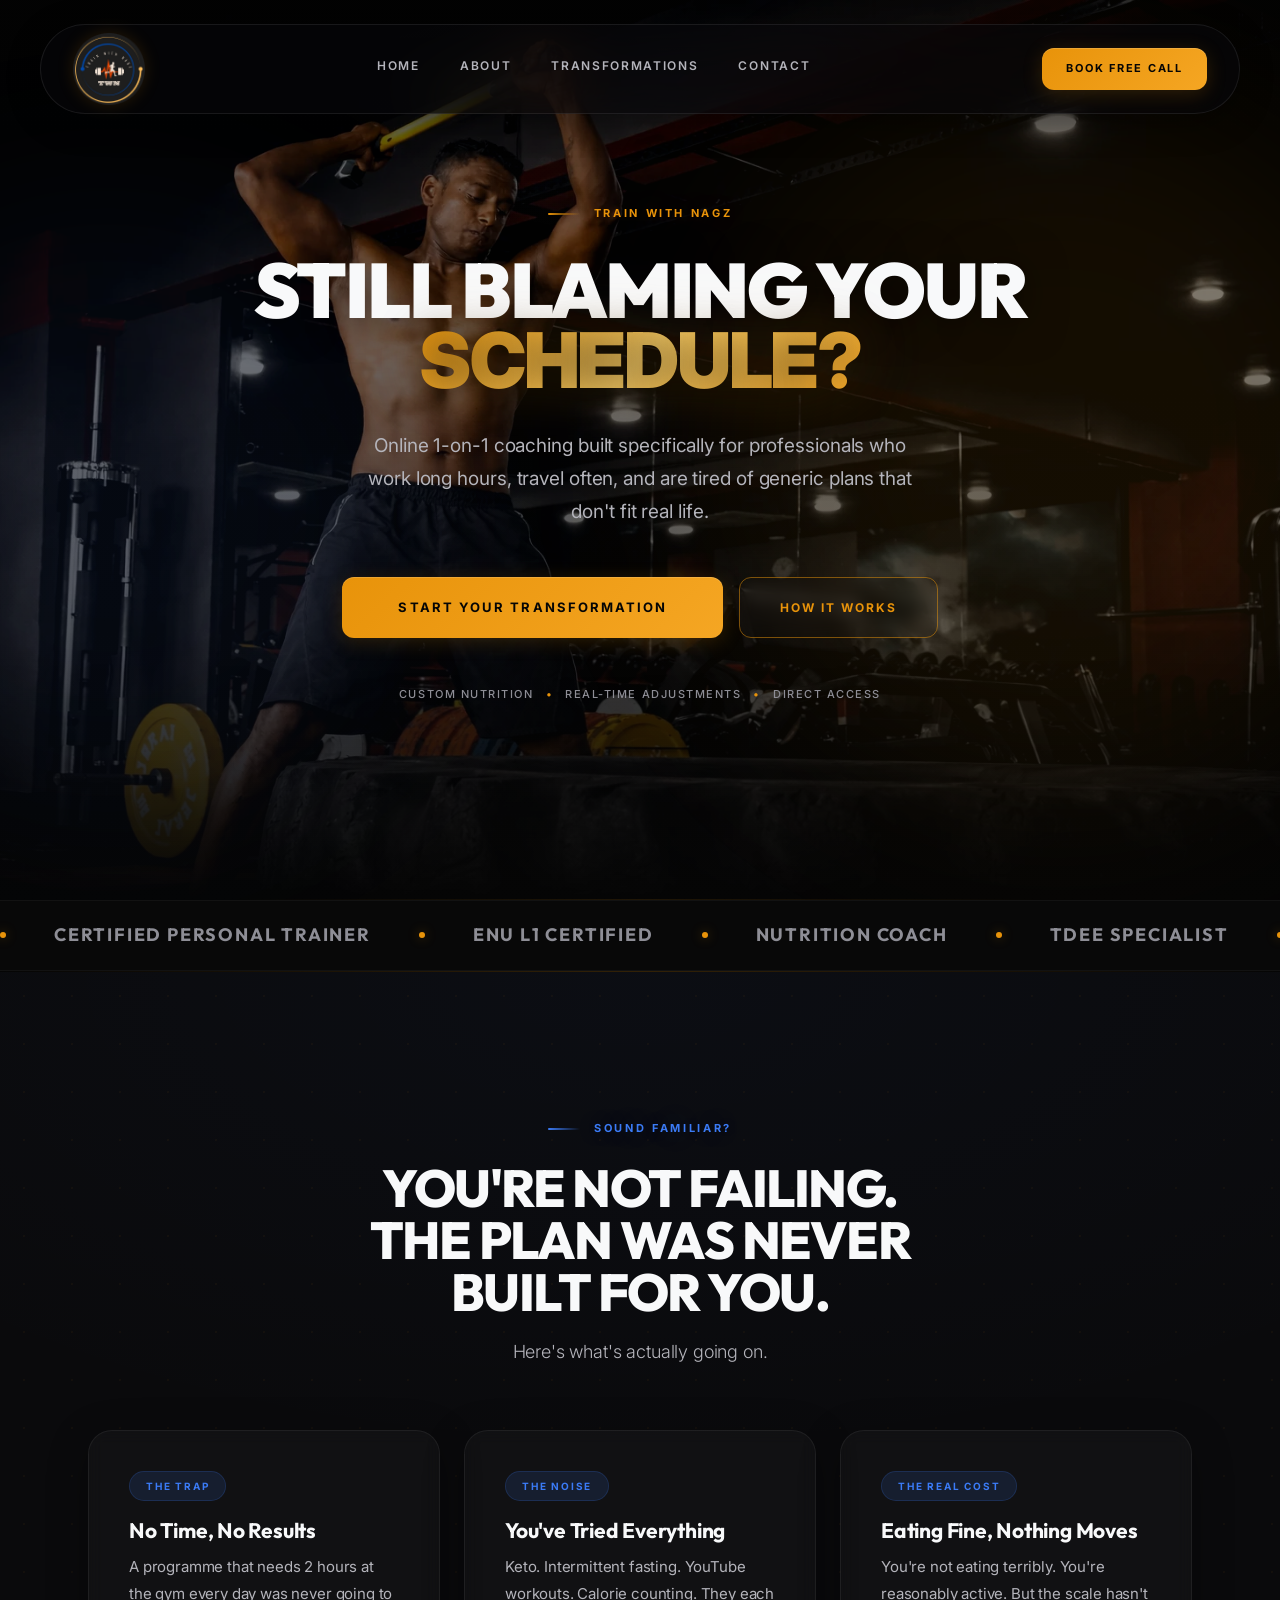
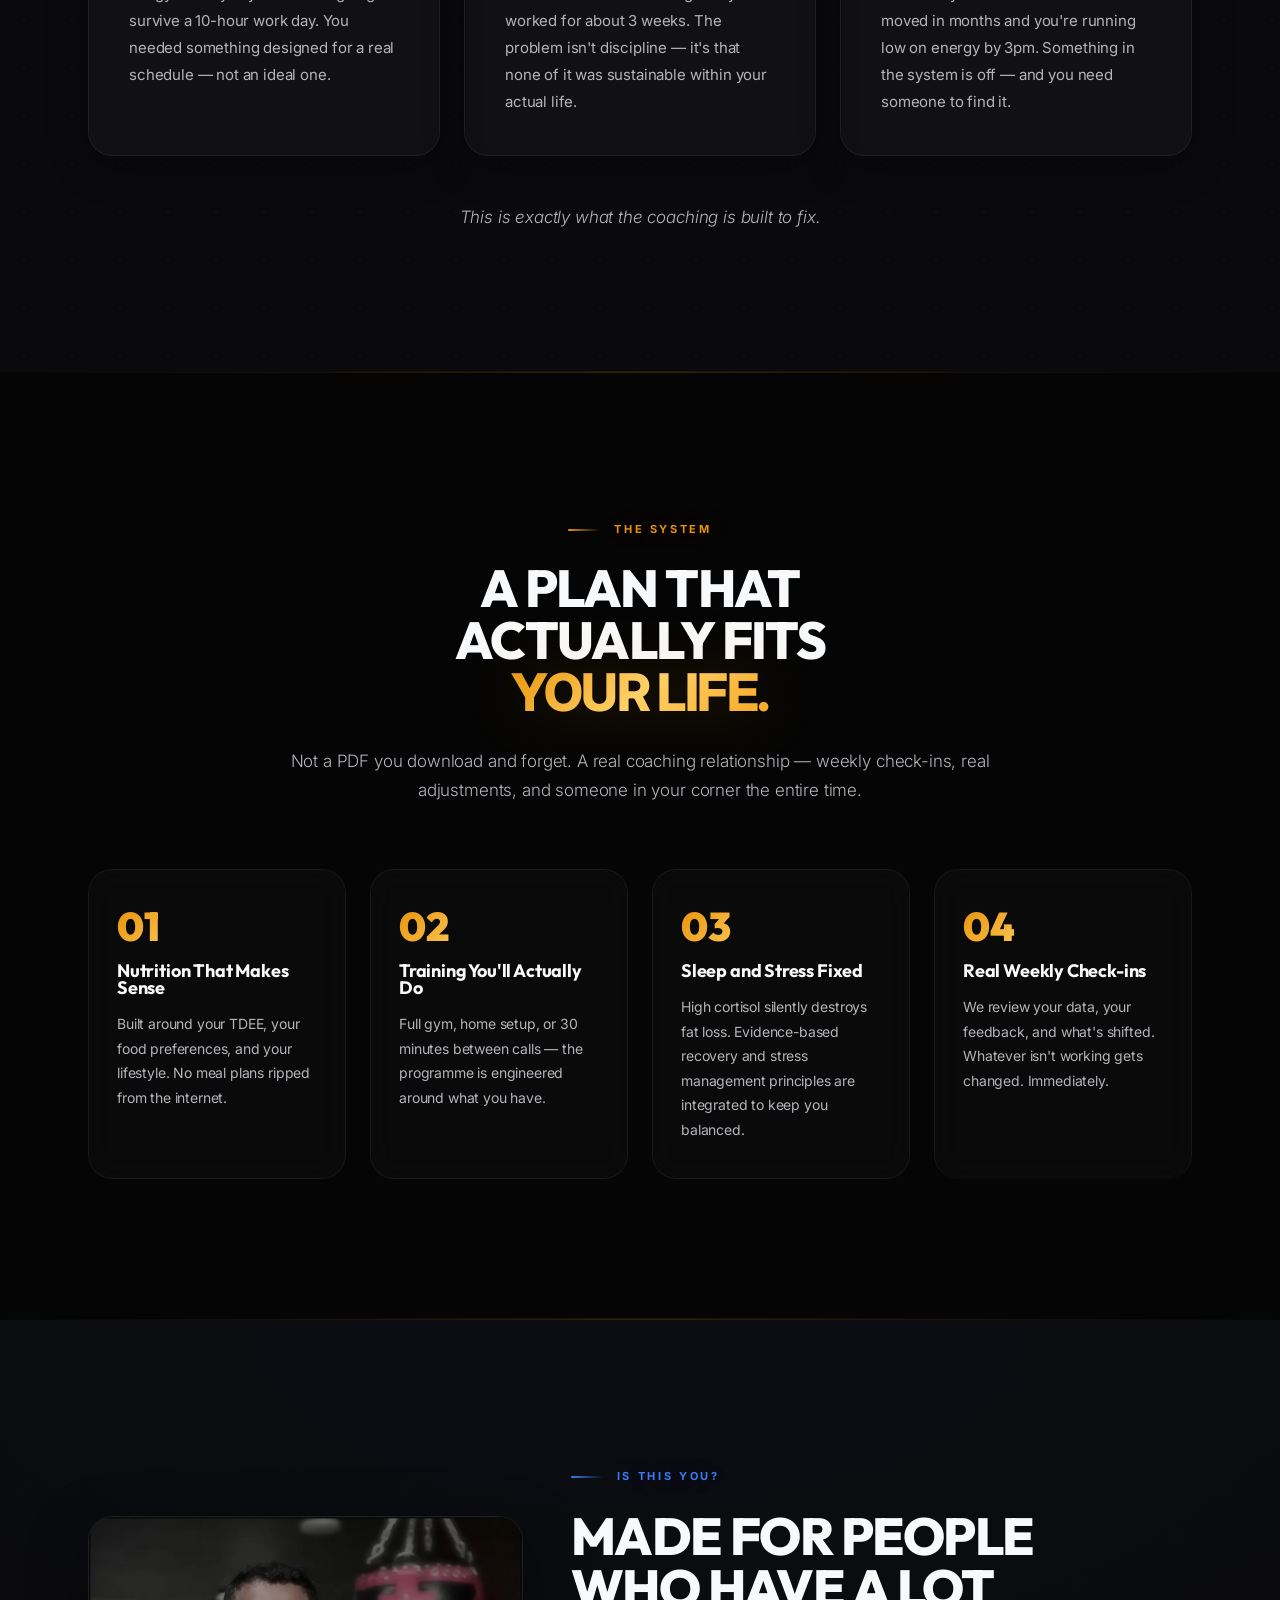
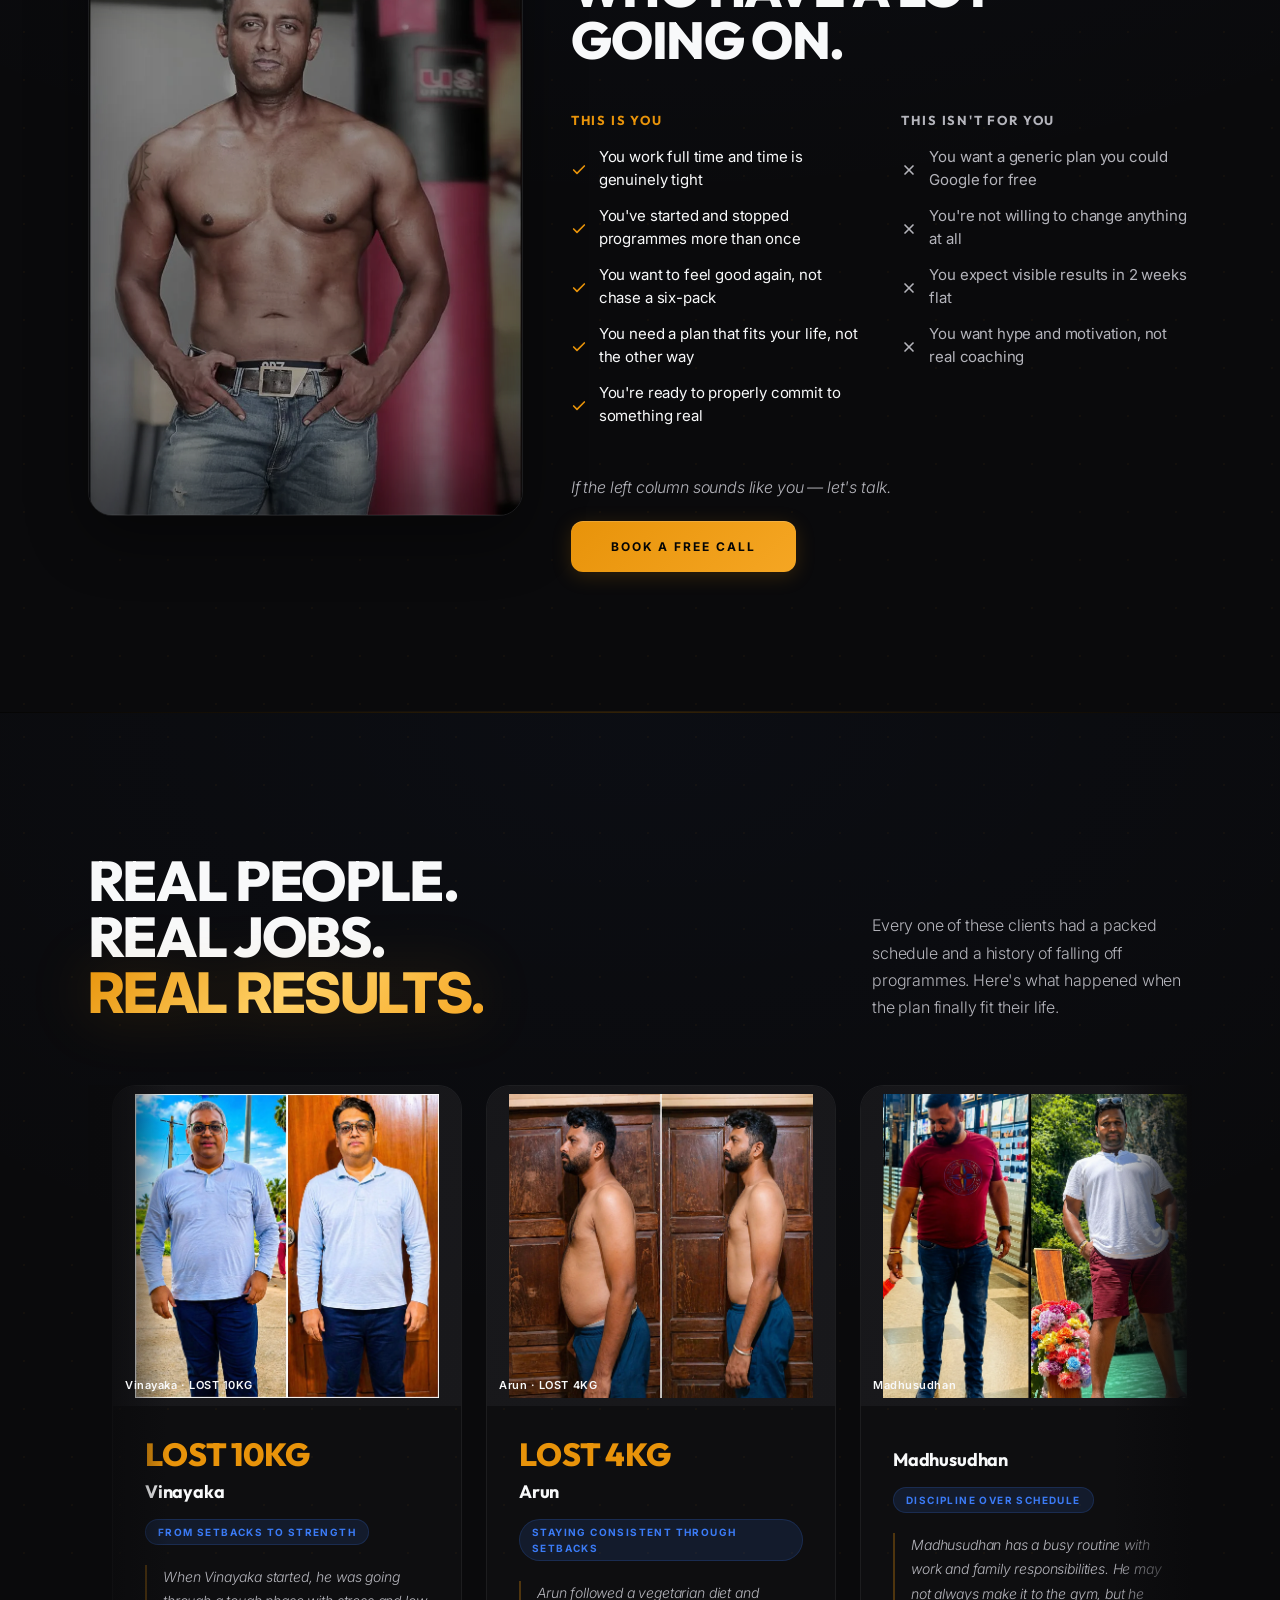
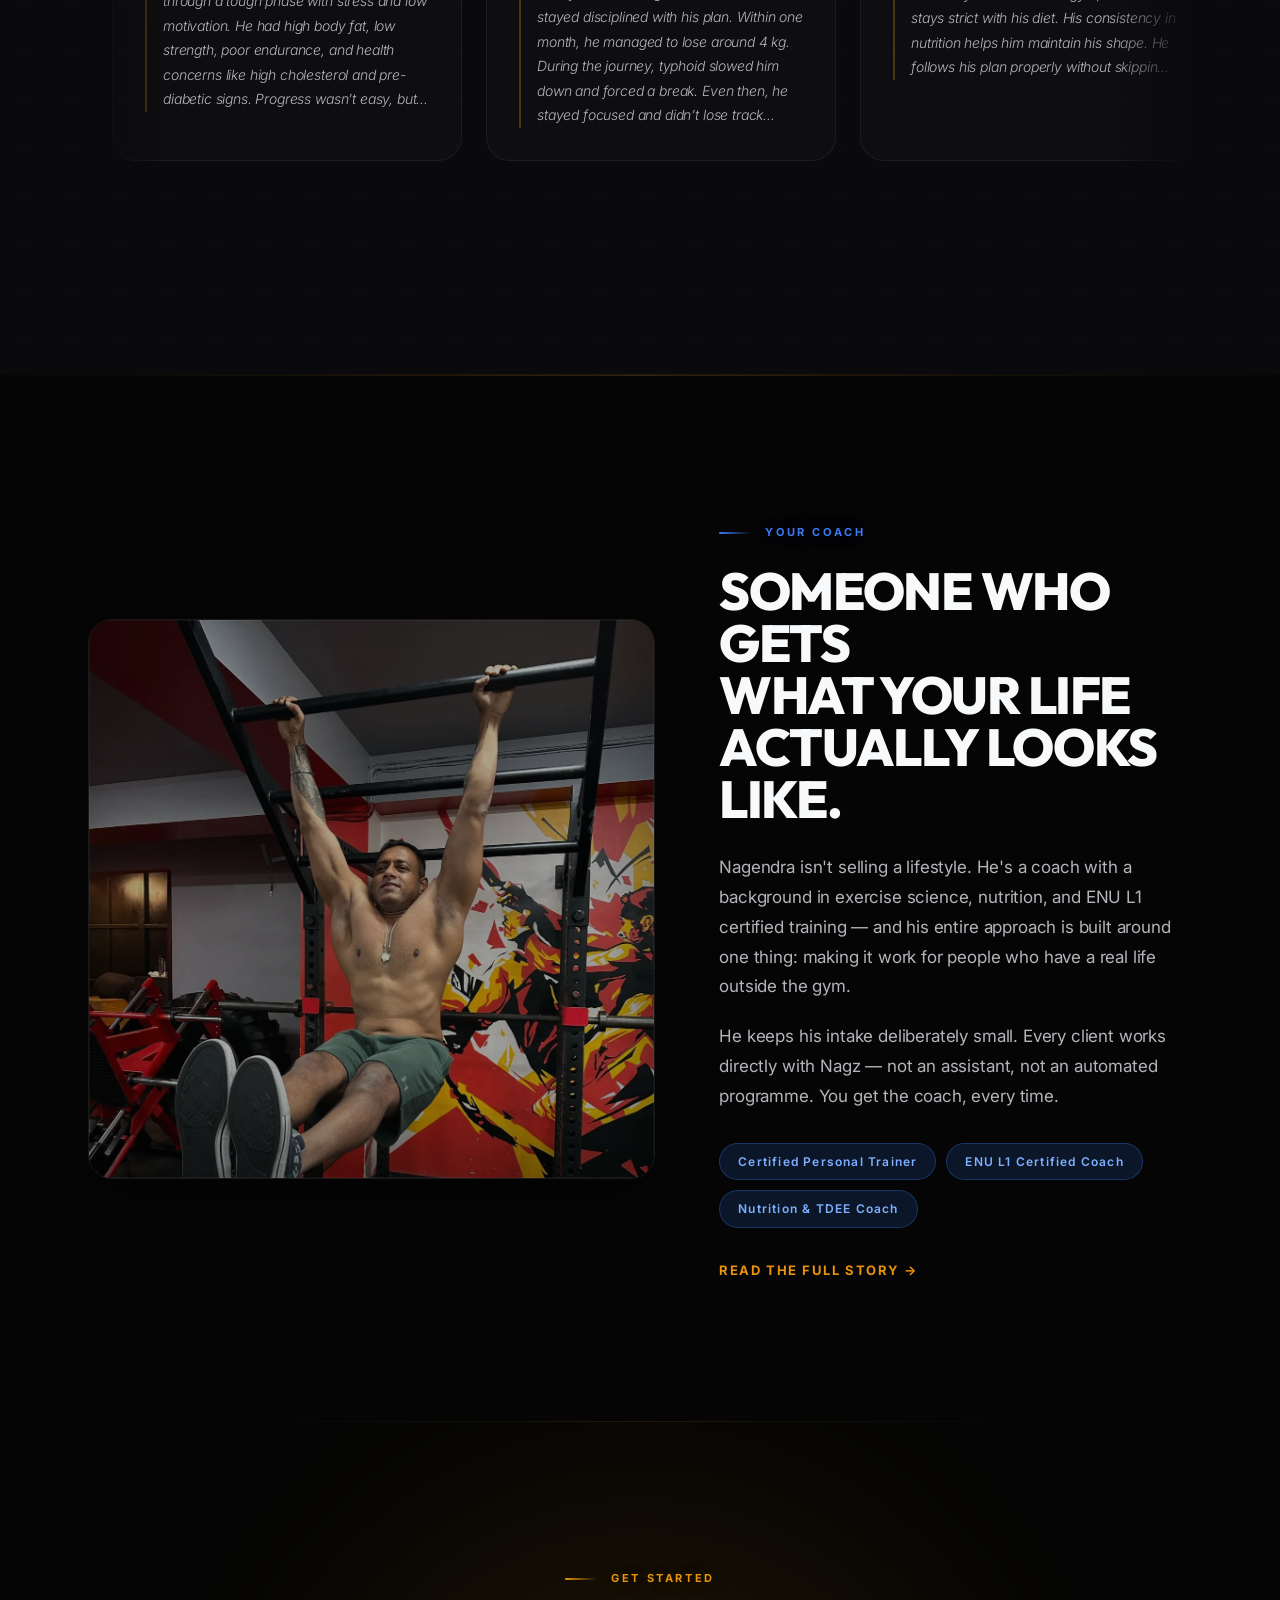
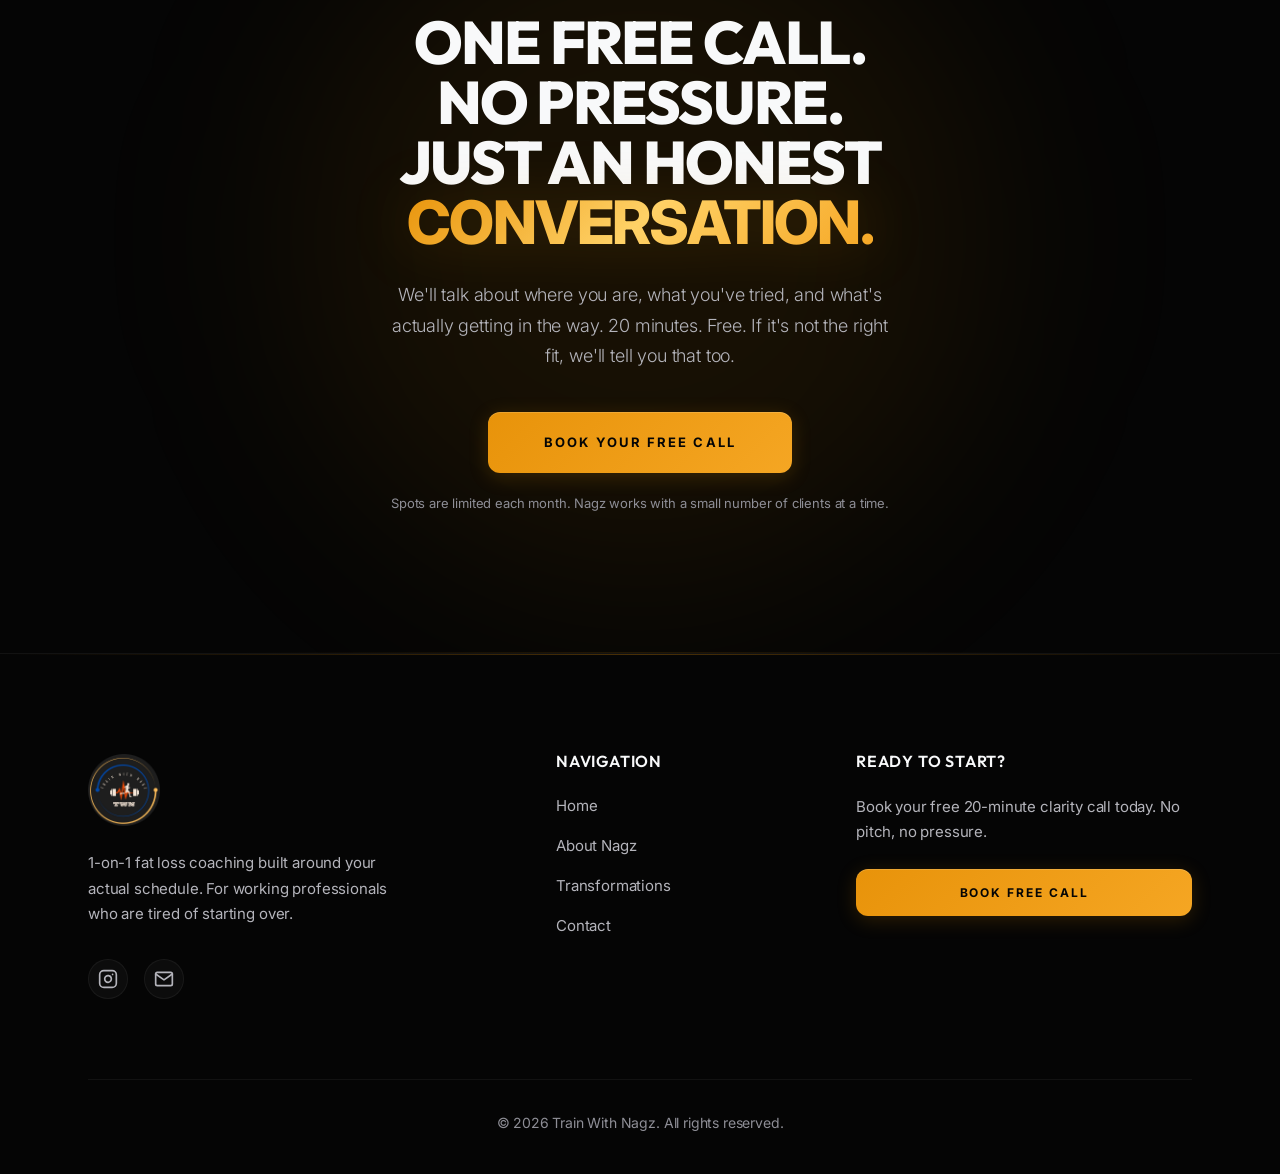
==== commit c5452c89: "fix: remove hardcoded logo dimensions from all footers for full-size display" ====
--- a/index.html
+++ b/index.html
@@ -458,7 +458,7 @@
       <div class="footer-premium__grid">
         <!-- Brand -->
         <div class="footer-premium__brand">
-          <a href="index.html" class="footer-premium__logo"><img src="images/twn-logo.webp" alt="Train With Nagz" class="footer-premium__logo-img" width="140" height="42" loading="lazy"></a>
+          <a href="index.html" class="footer-premium__logo"><img src="images/twn-logo.webp" alt="Train With Nagz" class="footer-premium__logo-img" loading="lazy"></a>
           <p class="footer-premium__desc">1-on-1 fat loss coaching built around your actual schedule. For working professionals who are tired of starting over.</p>
           <div class="footer-premium__socials">
             <a href="https://instagram.com/trainwithnagz" target="_blank" rel="noopener noreferrer" class="footer-premium__social-icon" aria-label="Instagram">
--- a/css/styles.css
+++ b/css/styles.css
@@ -455,7 +455,7 @@
   /* Footer mobile */
   .footer-premium{padding:64px 0 32px}
   .footer-premium__grid{gap:40px;margin-bottom:48px}
-  .footer-premium__logo-img{height:60px}
+
 
   /* Navbar mobile */
   .navbar{top:12px;width:calc(100% - 24px)}
@@ -464,7 +464,7 @@
 
   /* Hero grid stacking */
   .hero-grid{gap:32px}
-  .floating-img{height:400px!important}
+  .floating-img{height:560px!important}
 
   /* Check-list mobile */
   .check-list__item{font-size:14px}
@@ -575,7 +575,7 @@
 @media(min-width:768px){.footer-premium__grid{grid-template-columns:1fr 1fr;gap:48px}}
 @media(min-width:1024px){.footer-premium__grid{grid-template-columns:2.5fr 1.5fr 2fr;gap:48px}}
 
-.footer-premium__logo-img{height:80px;display:block;margin-bottom:24px}
+.footer-premium__logo-img{height:72px;width:auto;display:block;margin-bottom:24px;object-fit:contain}
 .footer-premium__desc{font-family:var(--font-body);font-size:15px;color:var(--fog);line-height:1.7;max-width:320px;margin-bottom:32px}
 
 .footer-premium__socials{display:flex;gap:16px}
@@ -590,13 +590,22 @@
 .footer-premium__cta-text{font-family:var(--font-body);font-size:15px;color:var(--fog);line-height:1.7;margin-bottom:24px}
 
 @media(max-width:767px){
-  .footer-premium__grid { text-align: center; justify-items: center; }
-  .footer-premium__logo-img { margin-left: auto; margin-right: auto; }
-  .footer-premium__desc { margin-left: auto; margin-right: auto; }
-  .footer-premium__socials { justify-content: center; }
-  .footer-premium__nav { align-items: center; }
-  .footer-premium__nav a { margin-left: auto; margin-right: auto; }
+  .footer-premium__grid { text-align: center; justify-items: center; gap: 48px; }
+  .footer-premium__brand, .footer-premium__links-group, .footer-premium__cta { 
+    display: flex; 
+    flex-direction: column; 
+    align-items: center; 
+    width: 100%;
+    text-align: center;
+  }
+  .footer-premium__logo-img { height: 64px; width: auto; margin: 0 auto 24px; }
+  .footer-premium__desc { margin: 0 auto 32px; }
+  .footer-premium__socials { justify-content: center; width: 100%; }
+  .footer-premium__heading { text-align: center; width: 100%; }
+  .footer-premium__nav { align-items: center; width: 100%; }
+  .footer-premium__nav a { margin: 0 auto; }
   .footer-premium__cta { text-align: center; }
+  .footer-premium__cta-text { margin: 0 auto 24px; }
 }
 
 .footer-premium__bottom{display:flex;flex-direction:column;align-items:center;justify-content:center;padding-top:32px;border-top:1px solid rgba(255,255,255,.05);gap:16px;text-align:center}
--- a/css/styles.css
+++ b/css/styles.css
@@ -455,7 +455,7 @@
   /* Footer mobile */
   .footer-premium{padding:64px 0 32px}
   .footer-premium__grid{gap:40px;margin-bottom:48px}
-  .footer-premium__logo-img{height:60px}
+
 
   /* Navbar mobile */
   .navbar{top:12px;width:calc(100% - 24px)}
@@ -464,7 +464,7 @@
 
   /* Hero grid stacking */
   .hero-grid{gap:32px}
-  .floating-img{height:400px!important}
+  .floating-img{height:560px!important}
 
   /* Check-list mobile */
   .check-list__item{font-size:14px}
@@ -575,7 +575,7 @@
 @media(min-width:768px){.footer-premium__grid{grid-template-columns:1fr 1fr;gap:48px}}
 @media(min-width:1024px){.footer-premium__grid{grid-template-columns:2.5fr 1.5fr 2fr;gap:48px}}
 
-.footer-premium__logo-img{height:80px;display:block;margin-bottom:24px}
+.footer-premium__logo-img{height:72px;width:auto;display:block;margin-bottom:24px;object-fit:contain}
 .footer-premium__desc{font-family:var(--font-body);font-size:15px;color:var(--fog);line-height:1.7;max-width:320px;margin-bottom:32px}
 
 .footer-premium__socials{display:flex;gap:16px}
@@ -590,13 +590,22 @@
 .footer-premium__cta-text{font-family:var(--font-body);font-size:15px;color:var(--fog);line-height:1.7;margin-bottom:24px}
 
 @media(max-width:767px){
-  .footer-premium__grid { text-align: center; justify-items: center; }
-  .footer-premium__logo-img { margin-left: auto; margin-right: auto; }
-  .footer-premium__desc { margin-left: auto; margin-right: auto; }
-  .footer-premium__socials { justify-content: center; }
-  .footer-premium__nav { align-items: center; }
-  .footer-premium__nav a { margin-left: auto; margin-right: auto; }
+  .footer-premium__grid { text-align: center; justify-items: center; gap: 48px; }
+  .footer-premium__brand, .footer-premium__links-group, .footer-premium__cta { 
+    display: flex; 
+    flex-direction: column; 
+    align-items: center; 
+    width: 100%;
+    text-align: center;
+  }
+  .footer-premium__logo-img { height: 64px; width: auto; margin: 0 auto 24px; }
+  .footer-premium__desc { margin: 0 auto 32px; }
+  .footer-premium__socials { justify-content: center; width: 100%; }
+  .footer-premium__heading { text-align: center; width: 100%; }
+  .footer-premium__nav { align-items: center; width: 100%; }
+  .footer-premium__nav a { margin: 0 auto; }
   .footer-premium__cta { text-align: center; }
+  .footer-premium__cta-text { margin: 0 auto 24px; }
 }
 
 .footer-premium__bottom{display:flex;flex-direction:column;align-items:center;justify-content:center;padding-top:32px;border-top:1px solid rgba(255,255,255,.05);gap:16px;text-align:center}
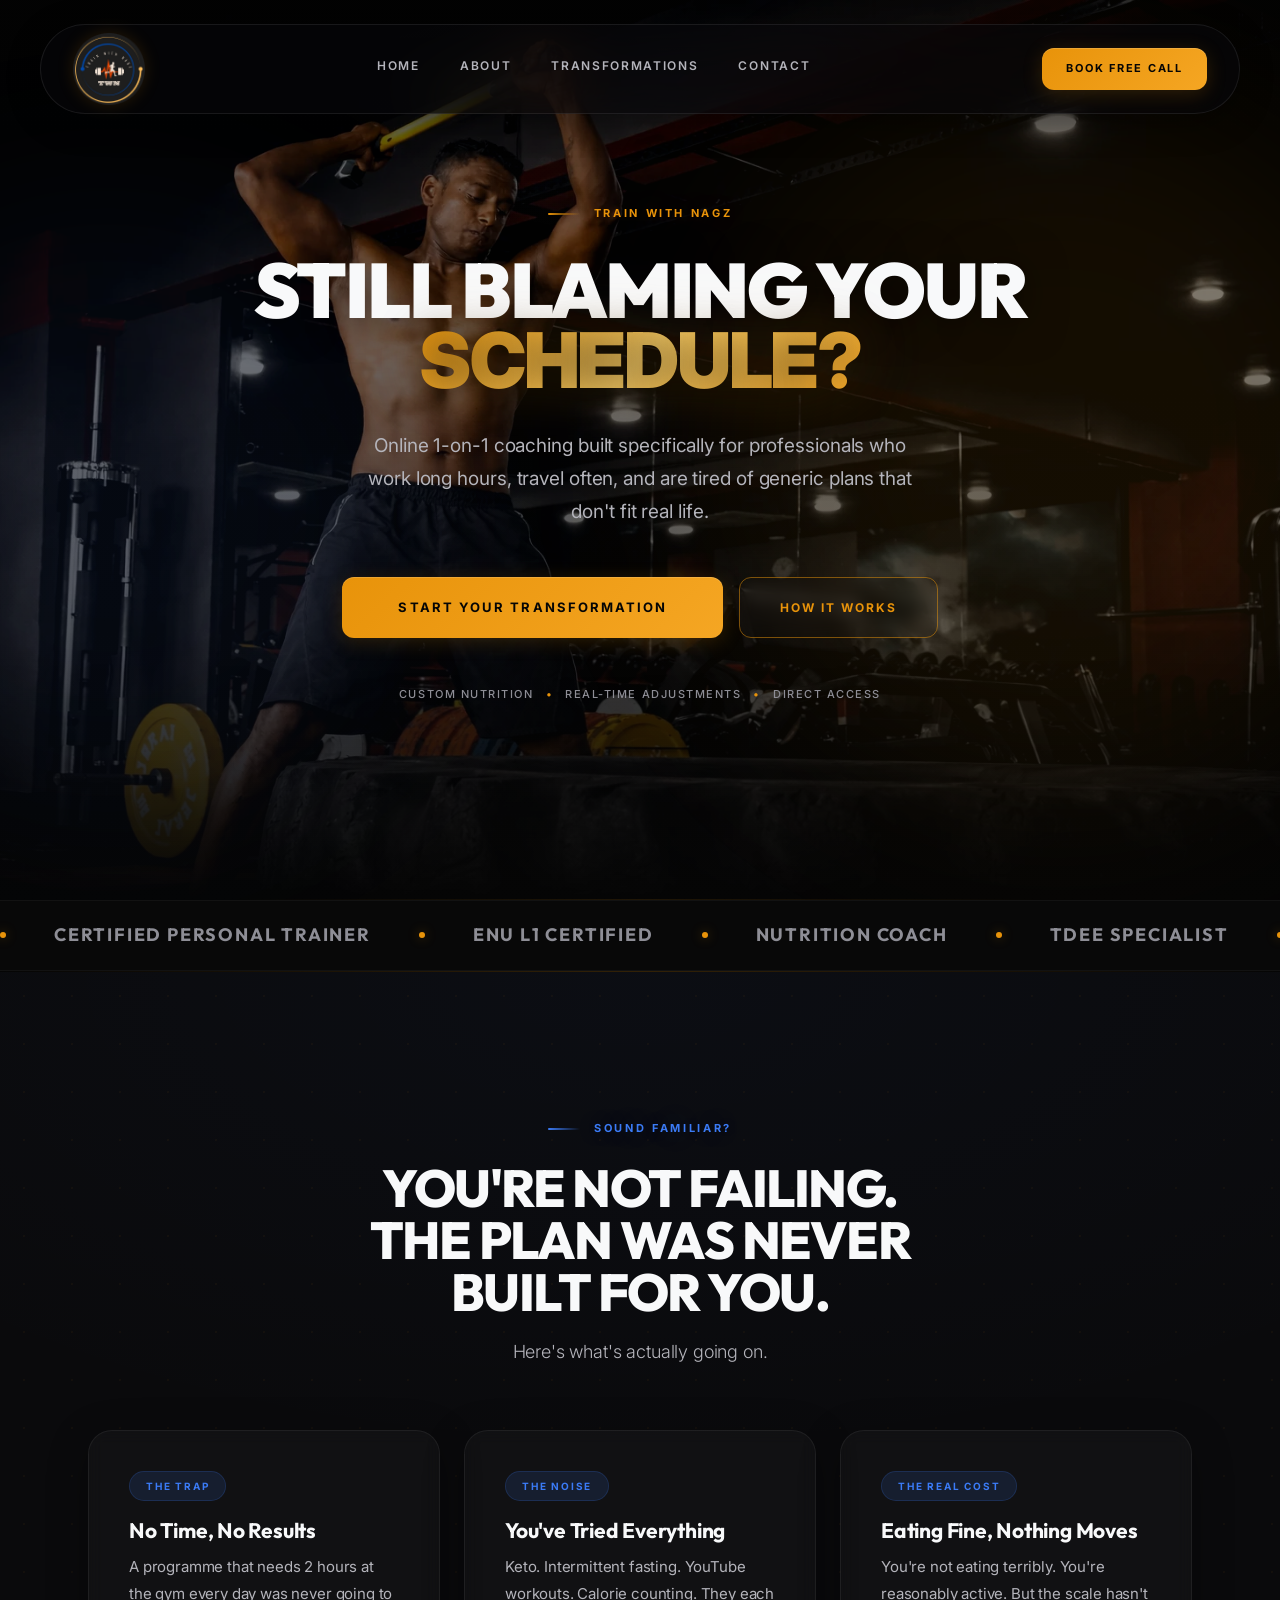
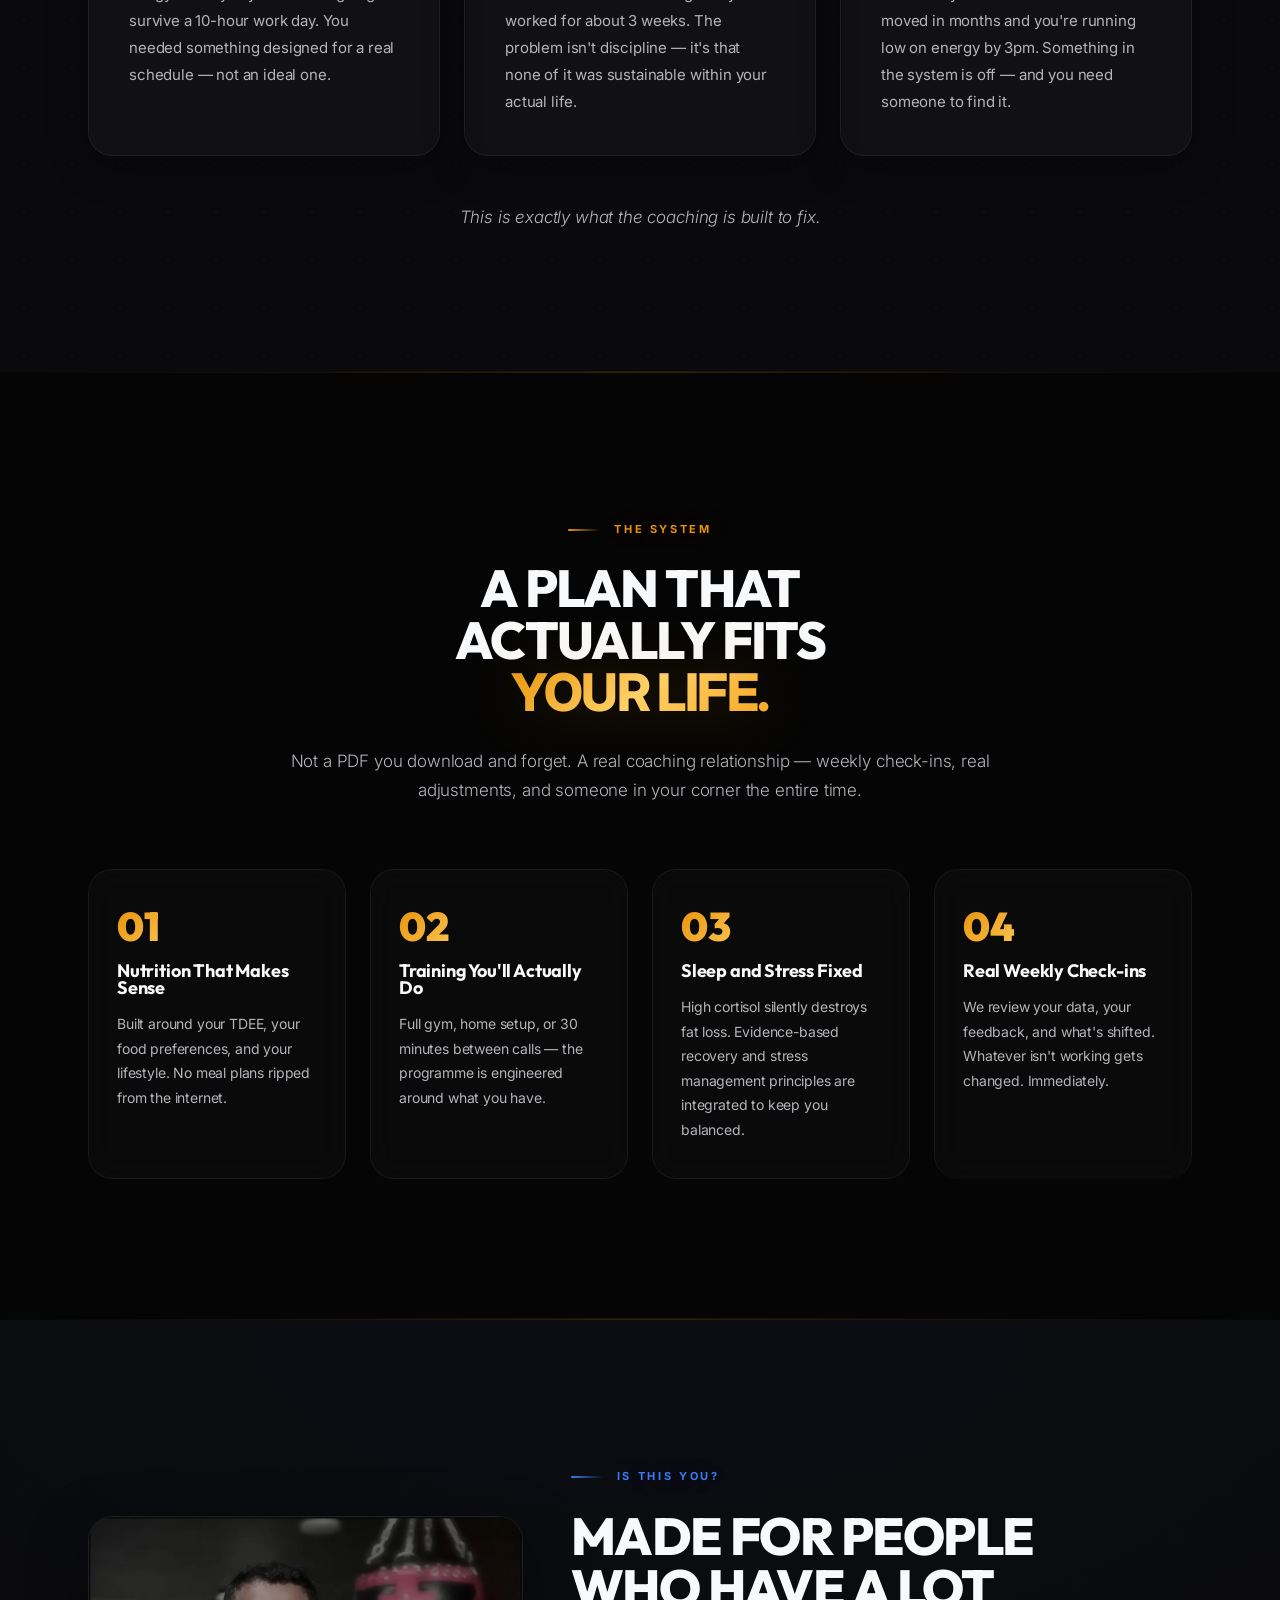
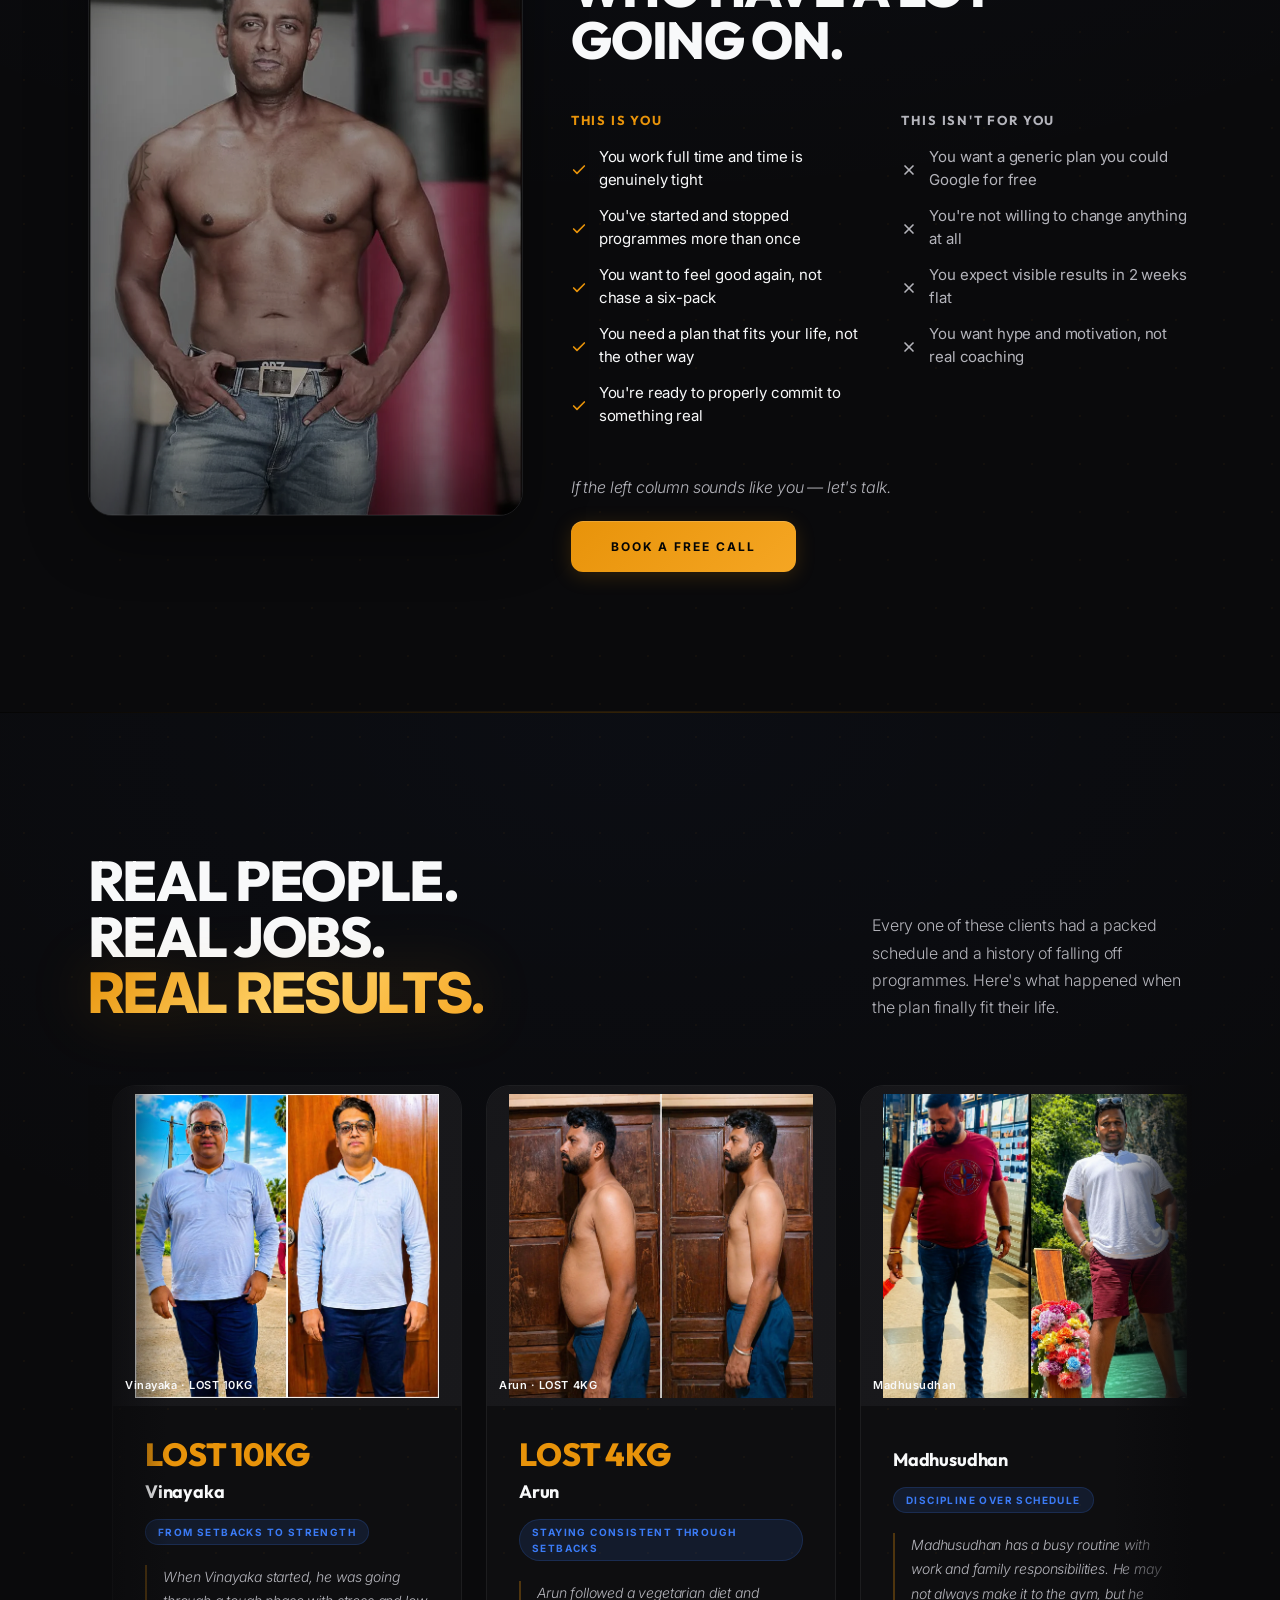
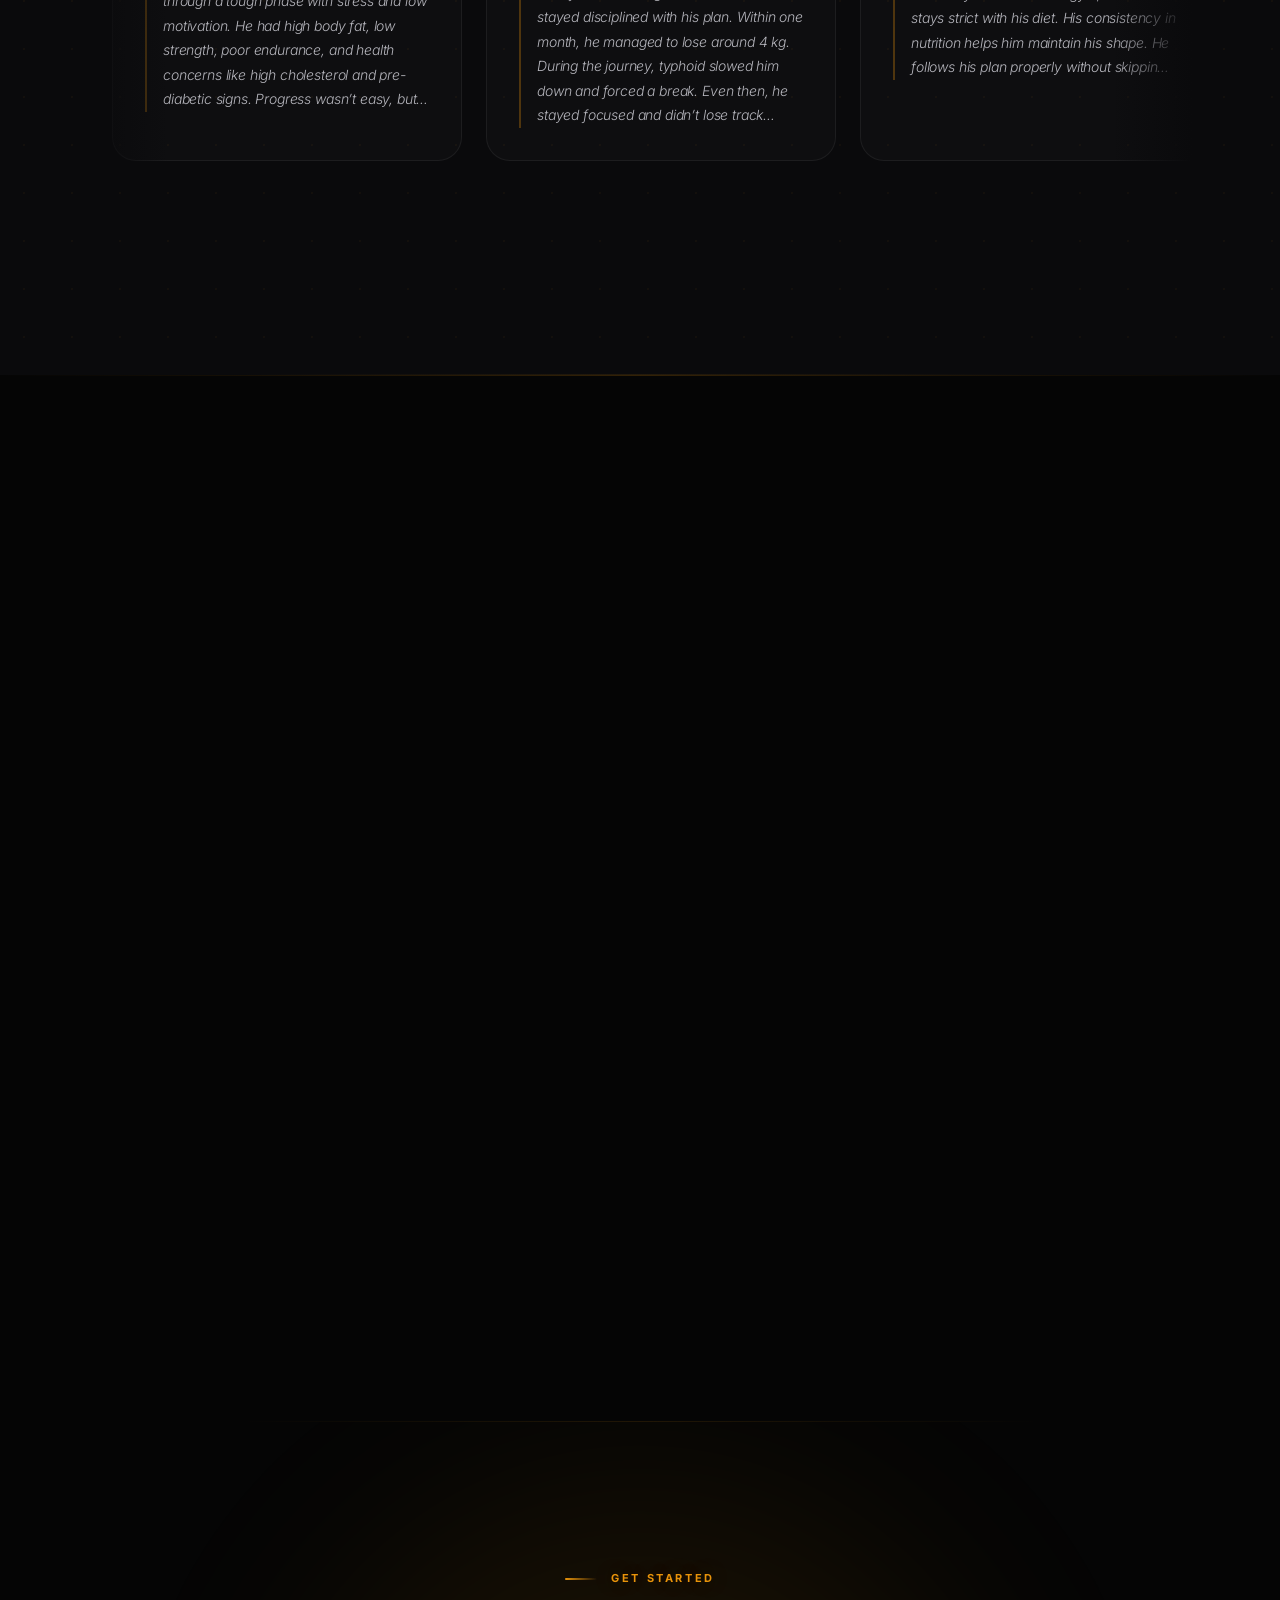
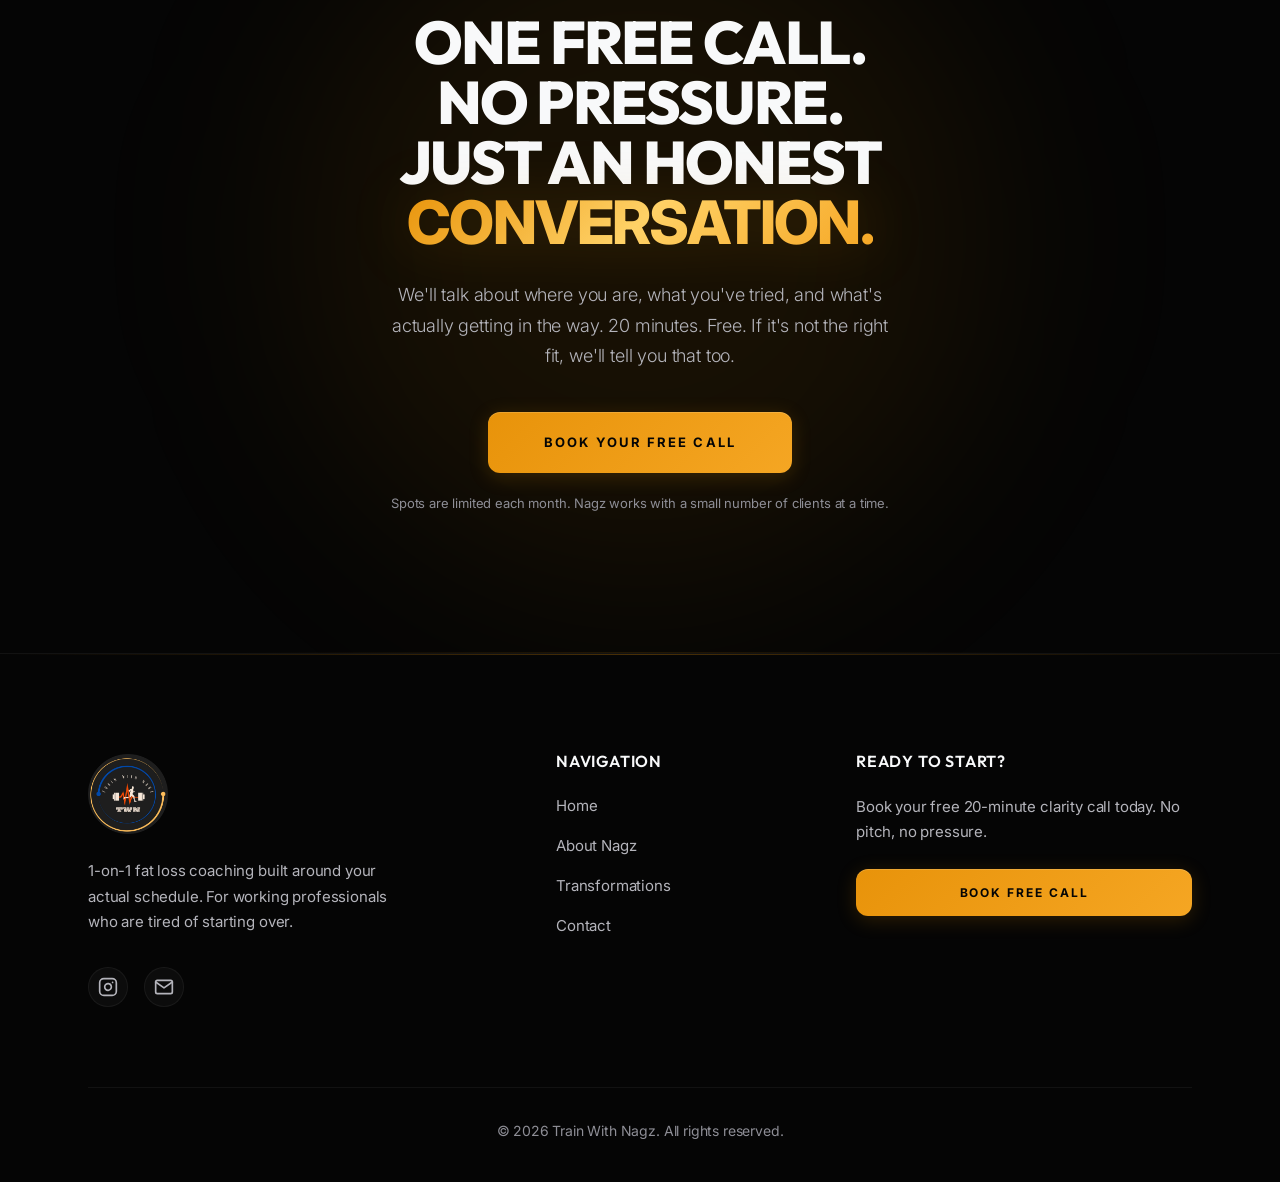
==== commit c50b6572: "Install and configure Vercel Web Analytics Implemented Vercel Web Analytics for the nagz-website pro" ====
--- a/index.html
+++ b/index.html
@@ -28,6 +28,12 @@
   <link rel="preload" href="css/styles.css" as="style">
   <link rel="stylesheet" href="css/styles.css">
   <link rel="preload" href="images/hero1.webp" as="image">
+  
+  <!-- Vercel Web Analytics -->
+  <script>
+    window.va = window.va || function () { (window.vaq = window.vaq || []).push(arguments); };
+  </script>
+  <script defer src="/_vercel/insights/script.js"></script>
   
   <!-- Structured Data JSON-LD -->
   <script type="application/ld+json">
--- a/css/styles.css
+++ b/css/styles.css
@@ -575,7 +575,7 @@
 @media(min-width:768px){.footer-premium__grid{grid-template-columns:1fr 1fr;gap:48px}}
 @media(min-width:1024px){.footer-premium__grid{grid-template-columns:2.5fr 1.5fr 2fr;gap:48px}}
 
-.footer-premium__logo-img{height:72px;width:auto;display:block;margin-bottom:24px;object-fit:contain}
+.footer-premium__logo-img{height:80px;width:auto;display:block;margin-bottom:24px;object-fit:contain}
 .footer-premium__desc{font-family:var(--font-body);font-size:15px;color:var(--fog);line-height:1.7;max-width:320px;margin-bottom:32px}
 
 .footer-premium__socials{display:flex;gap:16px}
@@ -590,22 +590,13 @@
 .footer-premium__cta-text{font-family:var(--font-body);font-size:15px;color:var(--fog);line-height:1.7;margin-bottom:24px}
 
 @media(max-width:767px){
-  .footer-premium__grid { text-align: center; justify-items: center; gap: 48px; }
-  .footer-premium__brand, .footer-premium__links-group, .footer-premium__cta { 
-    display: flex; 
-    flex-direction: column; 
-    align-items: center; 
-    width: 100%;
-    text-align: center;
-  }
-  .footer-premium__logo-img { height: 64px; width: auto; margin: 0 auto 24px; }
-  .footer-premium__desc { margin: 0 auto 32px; }
-  .footer-premium__socials { justify-content: center; width: 100%; }
-  .footer-premium__heading { text-align: center; width: 100%; }
-  .footer-premium__nav { align-items: center; width: 100%; }
-  .footer-premium__nav a { margin: 0 auto; }
-  .footer-premium__cta { text-align: center; }
-  .footer-premium__cta-text { margin: 0 auto 24px; }
+  .footer-premium__grid{text-align:center;justify-items:center}
+  .footer-premium__logo-img{margin-left:auto;margin-right:auto}
+  .footer-premium__desc{margin-left:auto;margin-right:auto}
+  .footer-premium__socials{justify-content:center}
+  .footer-premium__nav{align-items:center}
+  .footer-premium__nav a{margin-left:auto;margin-right:auto}
+  .footer-premium__cta{text-align:center}
 }
 
 .footer-premium__bottom{display:flex;flex-direction:column;align-items:center;justify-content:center;padding-top:32px;border-top:1px solid rgba(255,255,255,.05);gap:16px;text-align:center}
--- a/css/styles.css
+++ b/css/styles.css
@@ -575,7 +575,7 @@
 @media(min-width:768px){.footer-premium__grid{grid-template-columns:1fr 1fr;gap:48px}}
 @media(min-width:1024px){.footer-premium__grid{grid-template-columns:2.5fr 1.5fr 2fr;gap:48px}}
 
-.footer-premium__logo-img{height:72px;width:auto;display:block;margin-bottom:24px;object-fit:contain}
+.footer-premium__logo-img{height:80px;width:auto;display:block;margin-bottom:24px;object-fit:contain}
 .footer-premium__desc{font-family:var(--font-body);font-size:15px;color:var(--fog);line-height:1.7;max-width:320px;margin-bottom:32px}
 
 .footer-premium__socials{display:flex;gap:16px}
@@ -590,22 +590,13 @@
 .footer-premium__cta-text{font-family:var(--font-body);font-size:15px;color:var(--fog);line-height:1.7;margin-bottom:24px}
 
 @media(max-width:767px){
-  .footer-premium__grid { text-align: center; justify-items: center; gap: 48px; }
-  .footer-premium__brand, .footer-premium__links-group, .footer-premium__cta { 
-    display: flex; 
-    flex-direction: column; 
-    align-items: center; 
-    width: 100%;
-    text-align: center;
-  }
-  .footer-premium__logo-img { height: 64px; width: auto; margin: 0 auto 24px; }
-  .footer-premium__desc { margin: 0 auto 32px; }
-  .footer-premium__socials { justify-content: center; width: 100%; }
-  .footer-premium__heading { text-align: center; width: 100%; }
-  .footer-premium__nav { align-items: center; width: 100%; }
-  .footer-premium__nav a { margin: 0 auto; }
-  .footer-premium__cta { text-align: center; }
-  .footer-premium__cta-text { margin: 0 auto 24px; }
+  .footer-premium__grid{text-align:center;justify-items:center}
+  .footer-premium__logo-img{margin-left:auto;margin-right:auto}
+  .footer-premium__desc{margin-left:auto;margin-right:auto}
+  .footer-premium__socials{justify-content:center}
+  .footer-premium__nav{align-items:center}
+  .footer-premium__nav a{margin-left:auto;margin-right:auto}
+  .footer-premium__cta{text-align:center}
 }
 
 .footer-premium__bottom{display:flex;flex-direction:column;align-items:center;justify-content:center;padding-top:32px;border-top:1px solid rgba(255,255,255,.05);gap:16px;text-align:center}
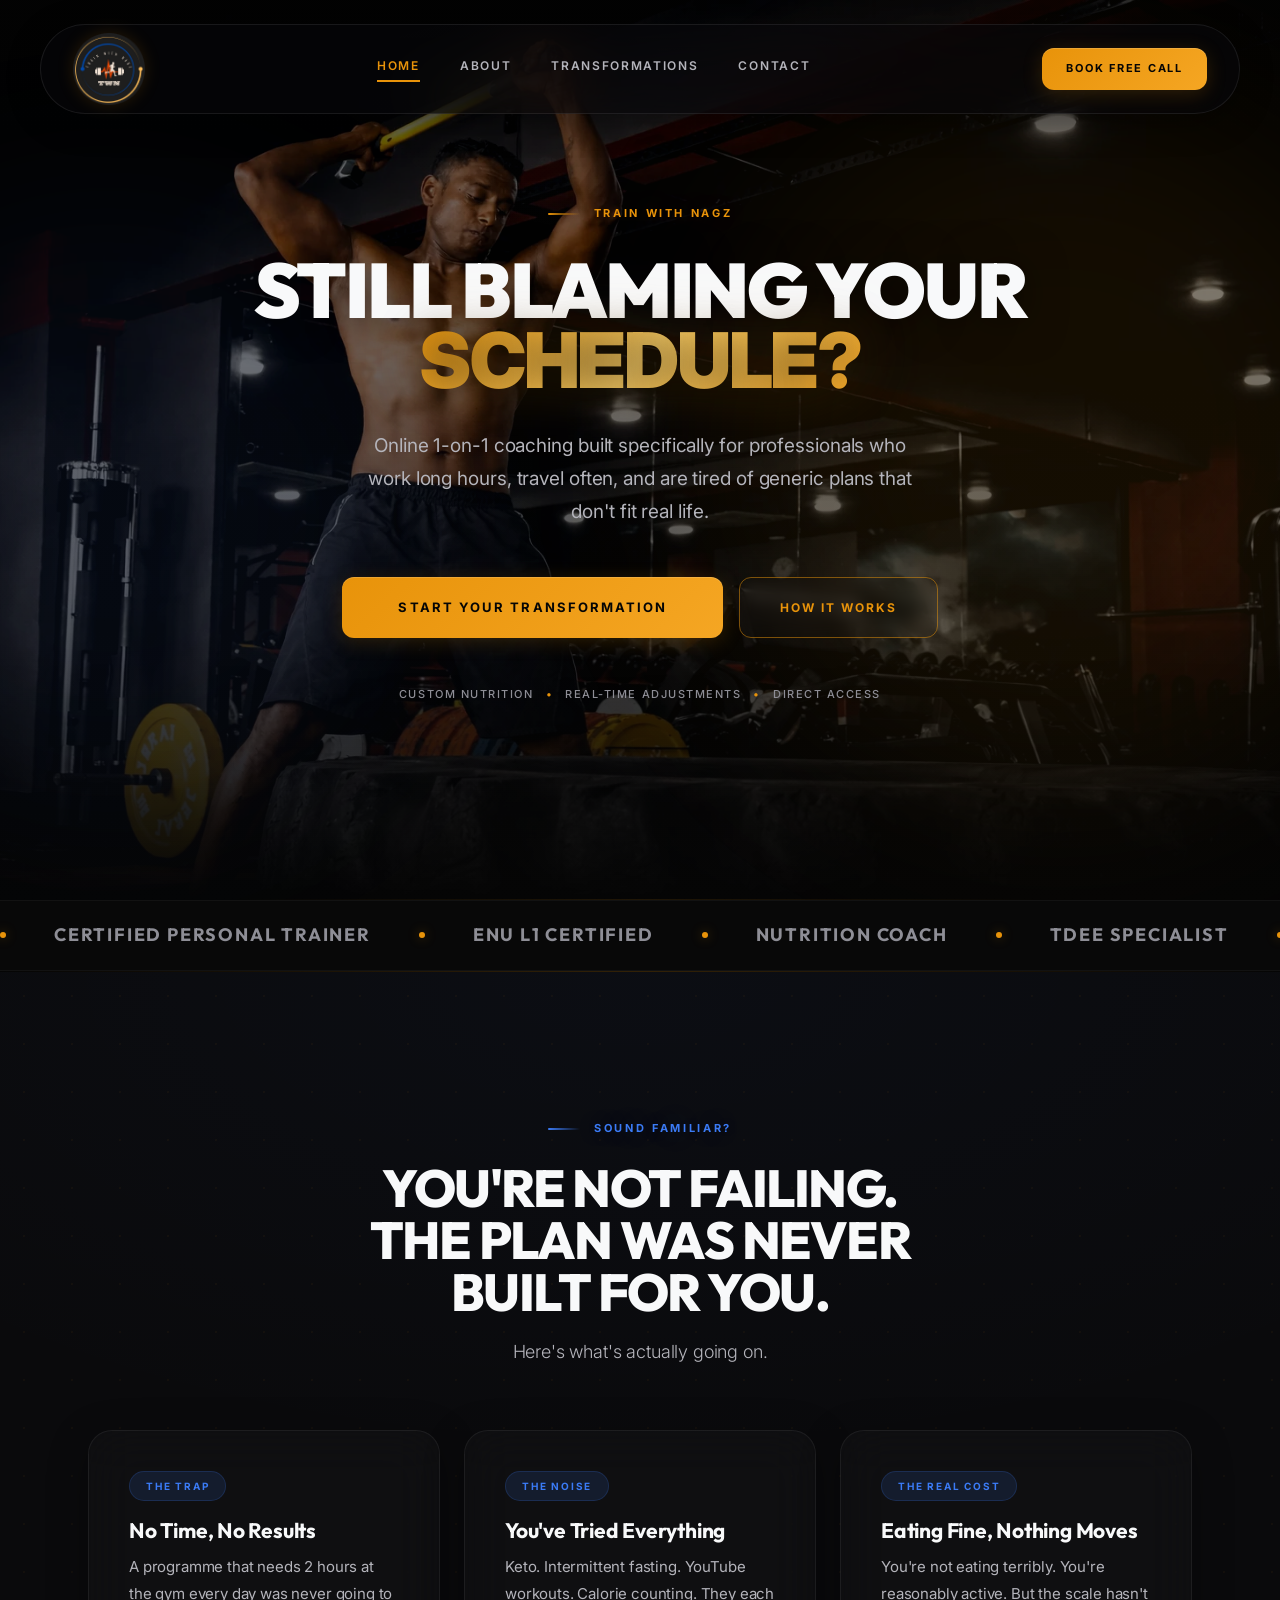
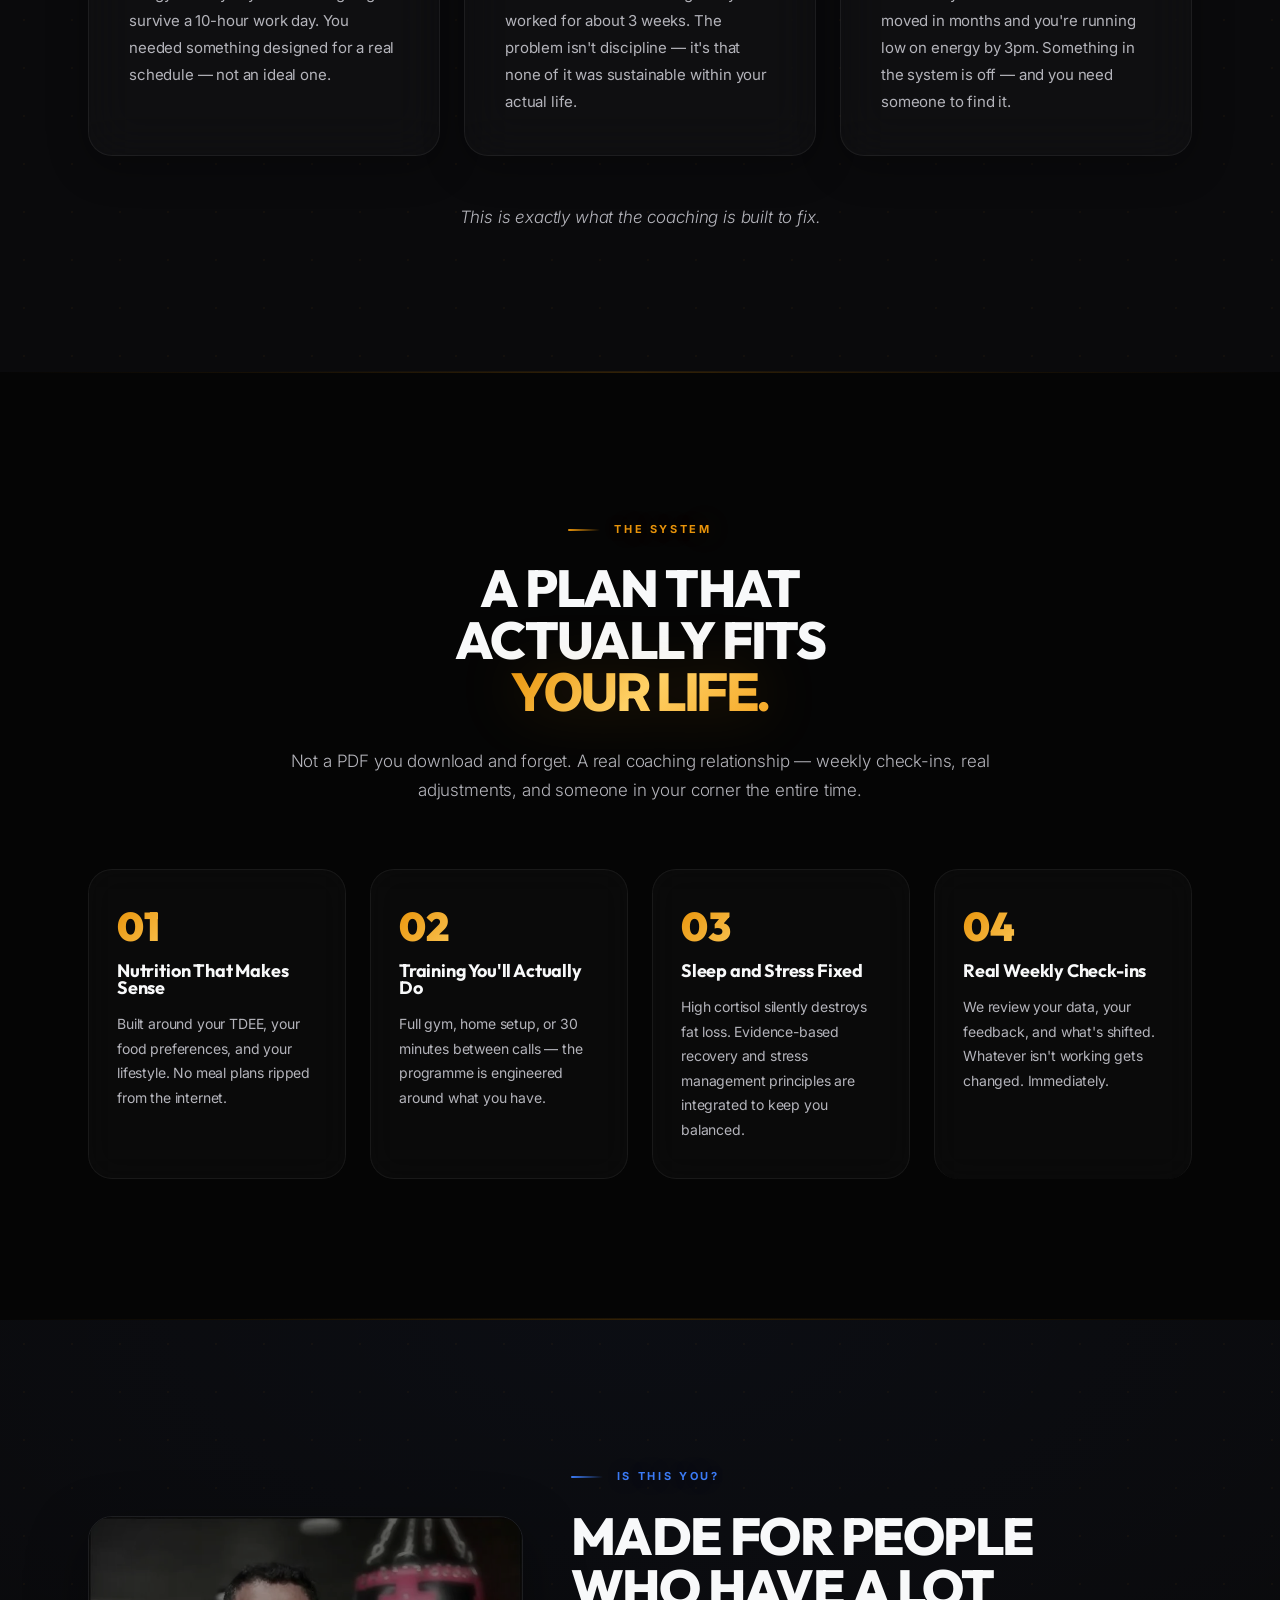
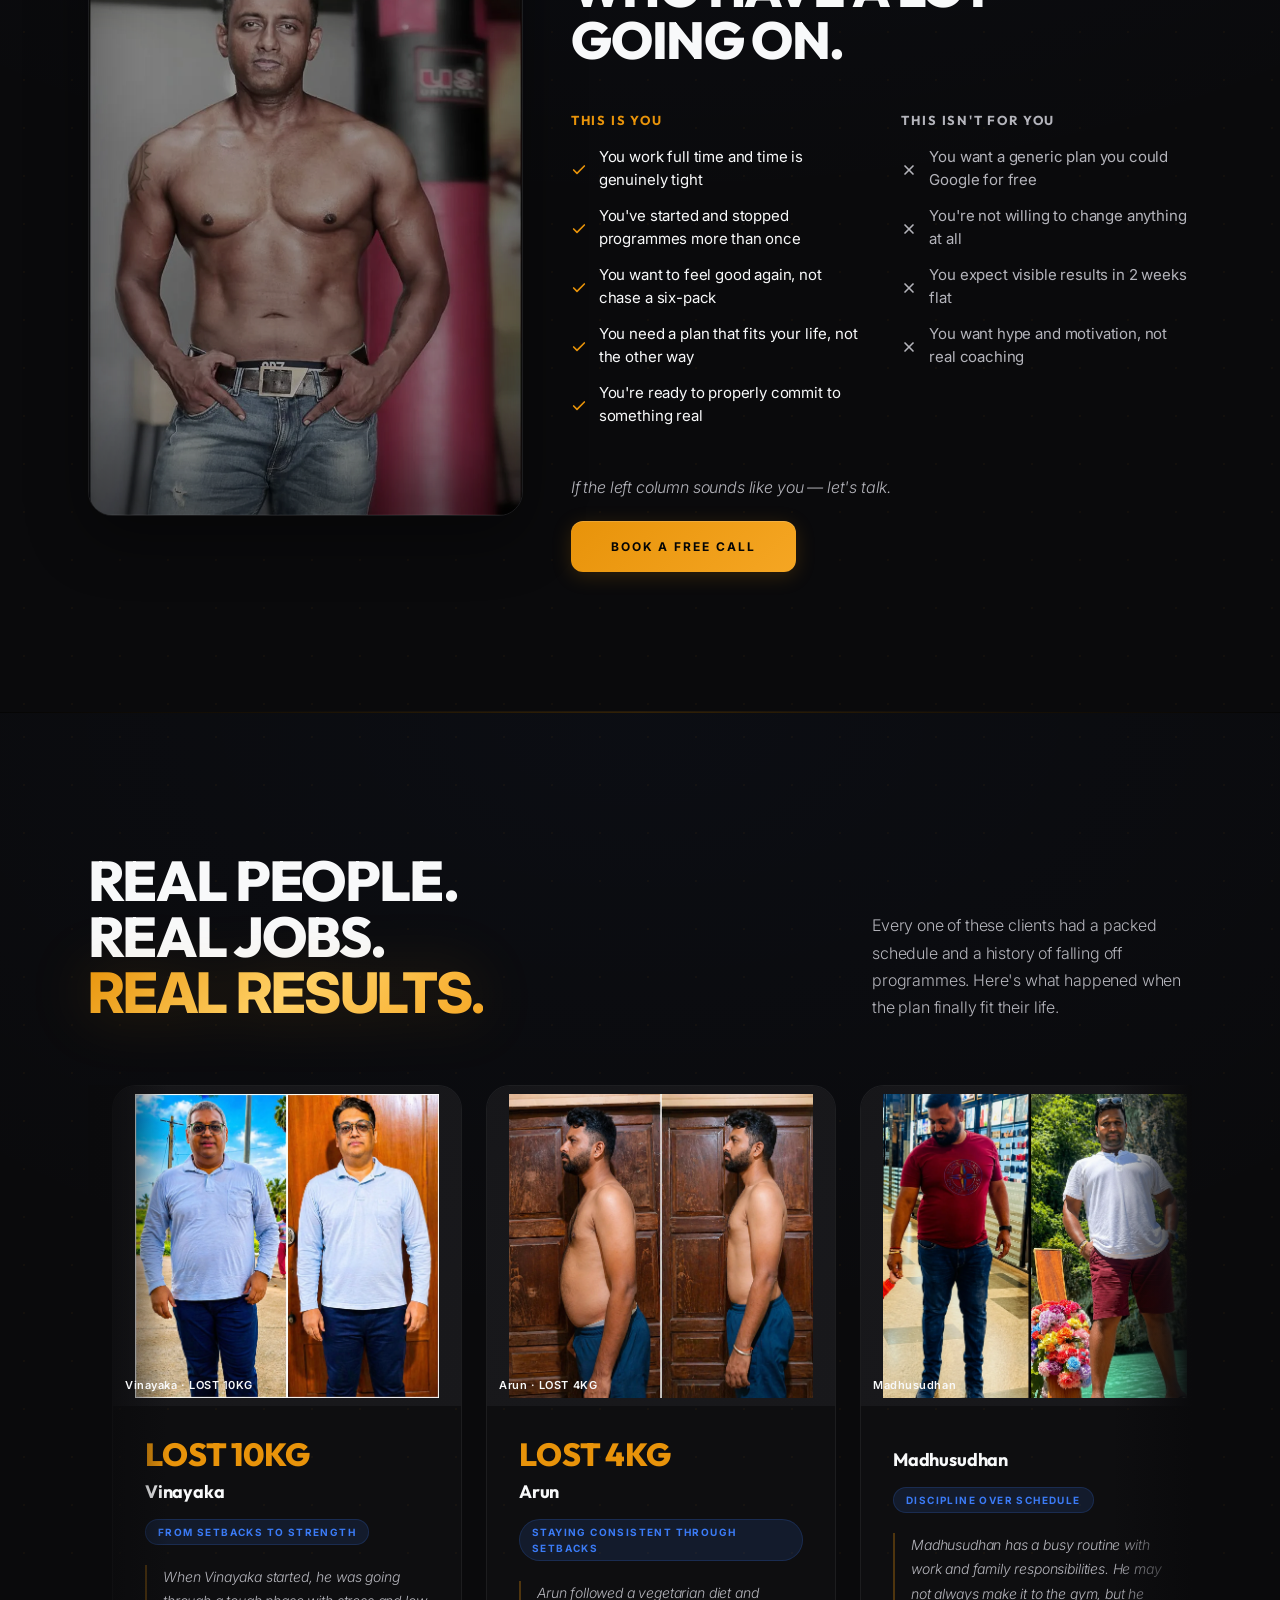
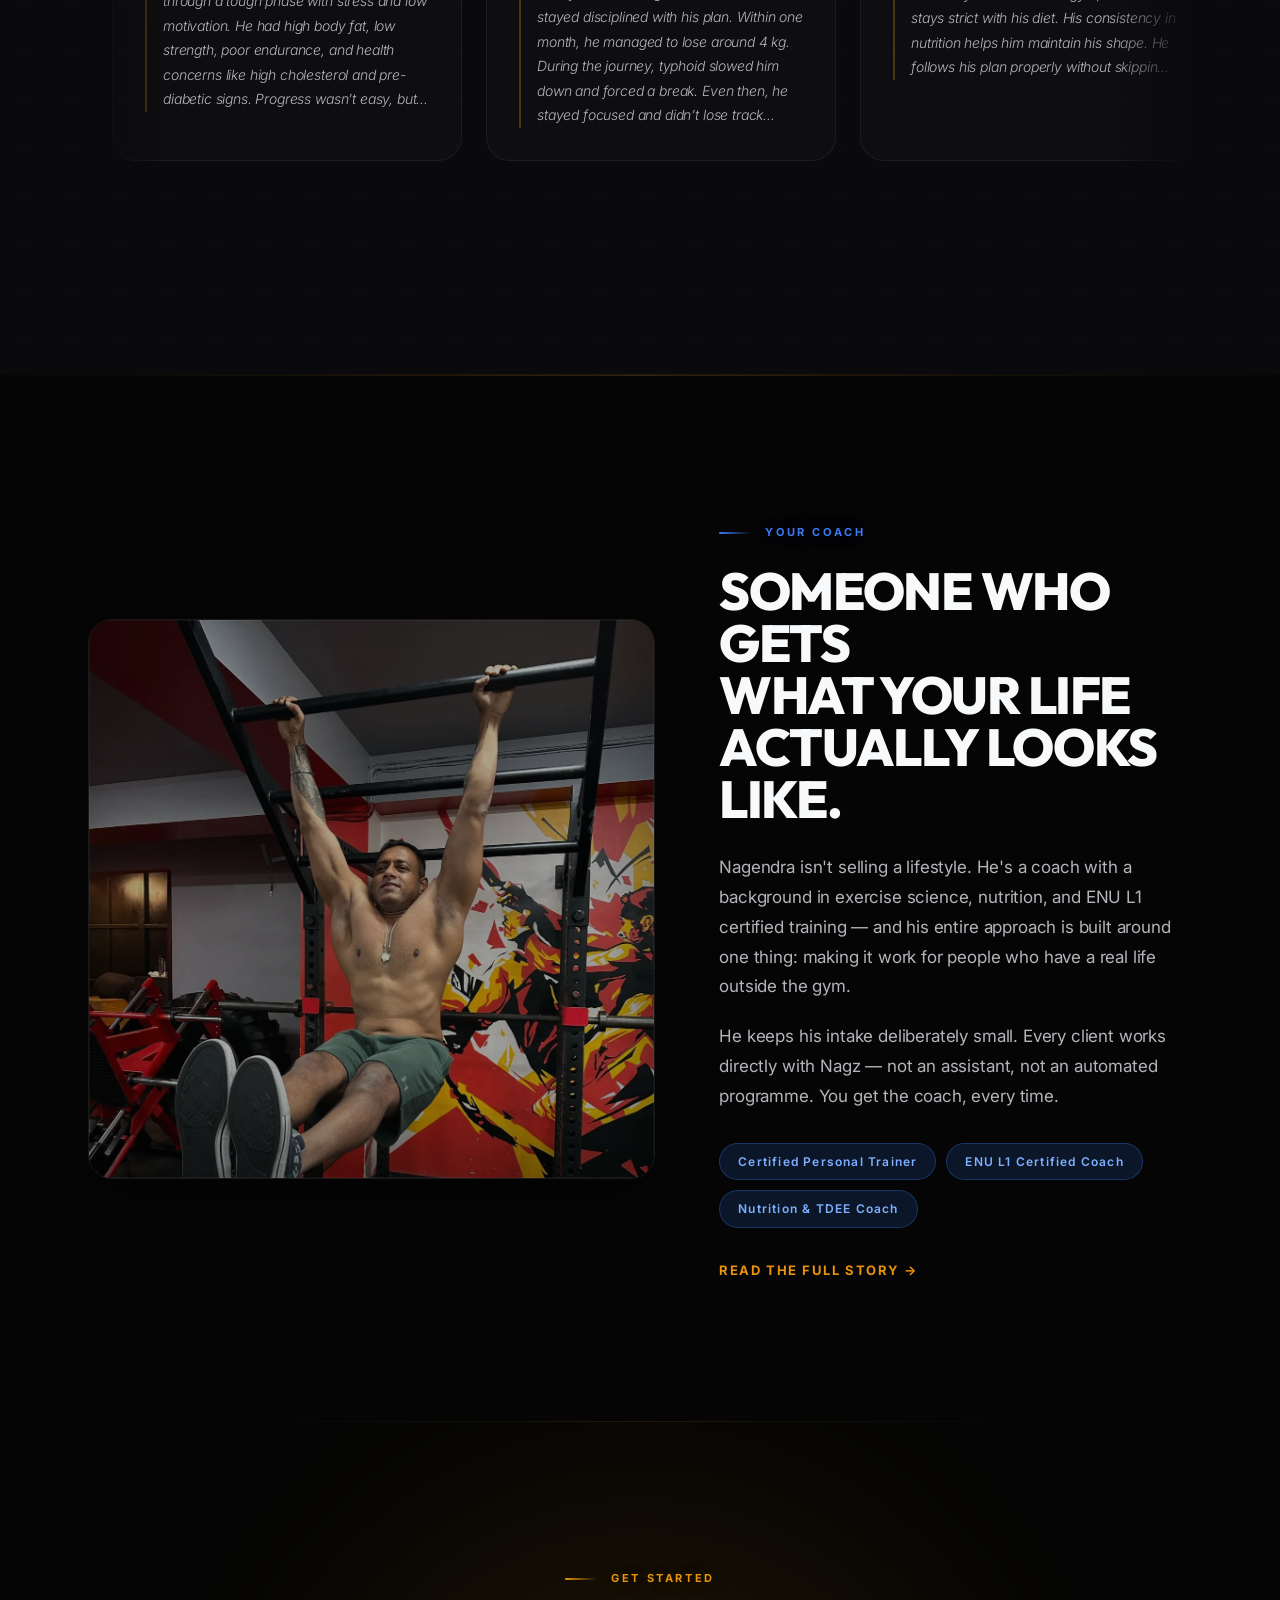
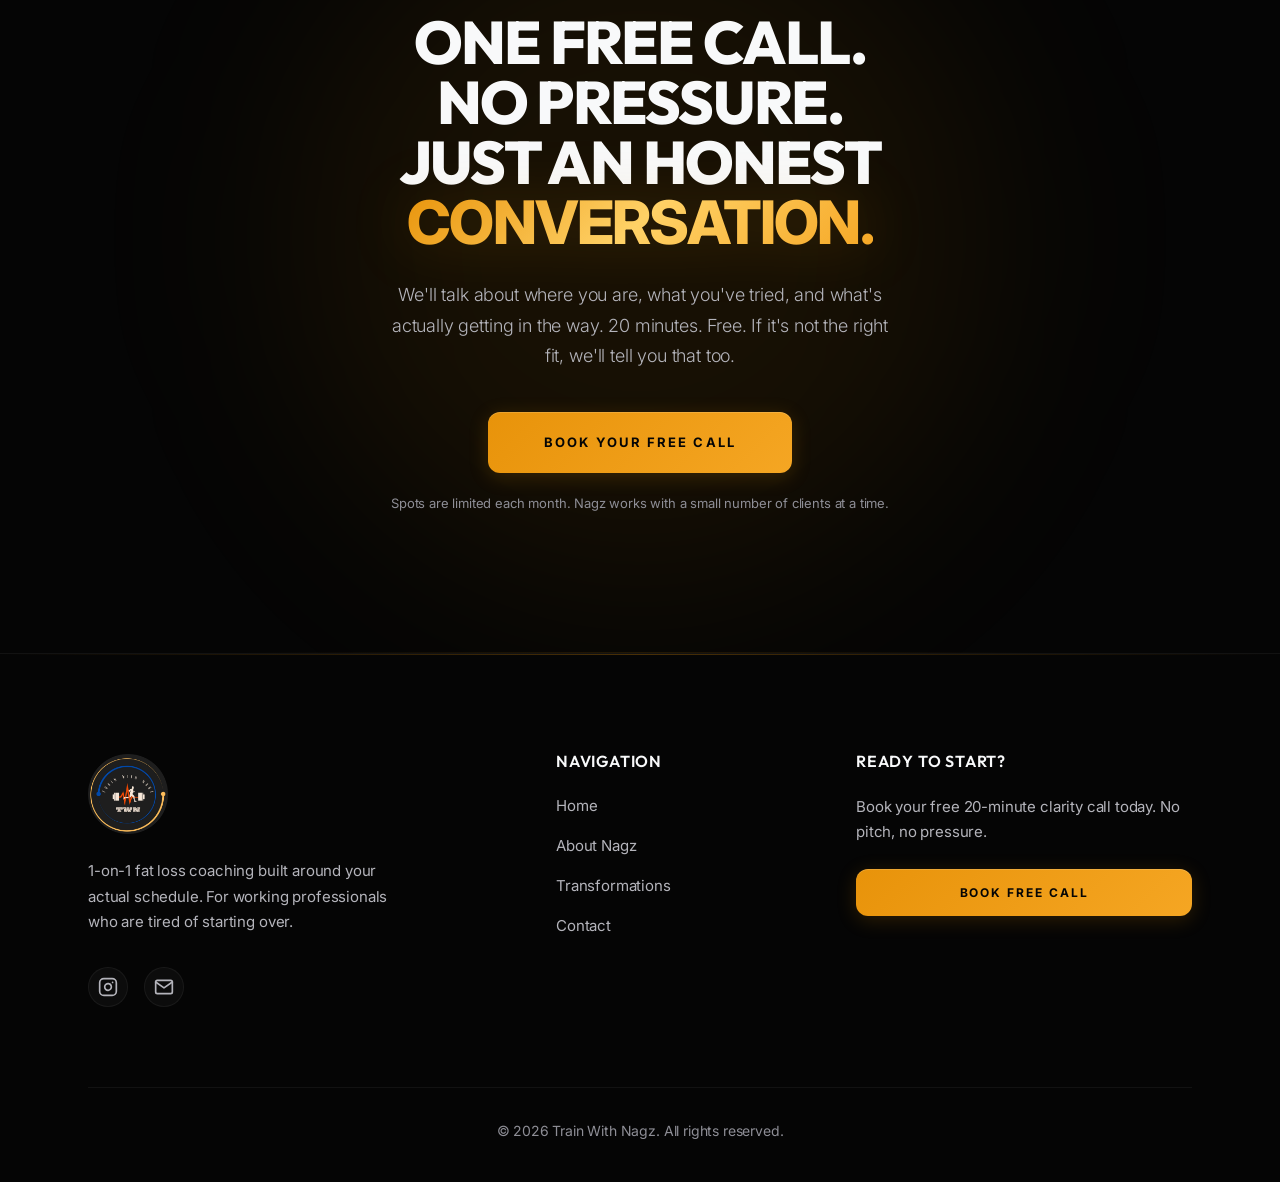
==== commit 2ec7b7d6: "chore: clean codebase — remove 15 orphaned images, fix email consistency, add active nav states, rem" ====
--- a/index.html
+++ b/index.html
@@ -29,12 +29,6 @@
   <link rel="stylesheet" href="css/styles.css">
   <link rel="preload" href="images/hero1.webp" as="image">
   
-  <!-- Vercel Web Analytics -->
-  <script>
-    window.va = window.va || function () { (window.vaq = window.vaq || []).push(arguments); };
-  </script>
-  <script defer src="/_vercel/insights/script.js"></script>
-  
   <!-- Structured Data JSON-LD -->
   <script type="application/ld+json">
   {
@@ -60,7 +54,7 @@
     <div class="navbar__inner">
       <a href="index.html" class="navbar__logo"><img src="images/twn-logo.webp" alt="Train With Nagz" class="navbar__logo-img" width="140" height="42"></a>
       <nav class="navbar__links">
-        <a href="index.html" class="navbar__link">Home</a>
+        <a href="index.html" class="navbar__link active">Home</a>
         <a href="about.html" class="navbar__link">About</a>
         <a href="transformations.html" class="navbar__link">Transformations</a>
         <a href="contact.html" class="navbar__link">Contact</a>
@@ -71,7 +65,7 @@
       </button>
     </div>
     <div class="navbar__mobile" id="nav-mobile">
-      <a href="index.html" class="navbar__link">Home</a>
+      <a href="index.html" class="navbar__link active">Home</a>
       <a href="about.html" class="navbar__link">About</a>
       <a href="transformations.html" class="navbar__link">Transformations</a>
       <a href="contact.html" class="navbar__link">Contact</a>
--- a/css/styles.css
+++ b/css/styles.css
@@ -33,8 +33,6 @@
 p,li,span,a,label,input,select,textarea{font-family:var(--font-body);-webkit-font-smoothing:antialiased}
 ::selection{background:var(--amber);color:var(--ink)}
 
-/* ===== SCROLL PROGRESS BAR ===== */
-.scroll-progress{position:fixed;top:0;left:0;width:0%;height:3px;background:linear-gradient(90deg,var(--amber),var(--amber-2),#FFD166);z-index:9998;transition:width .1s linear;box-shadow:0 0 10px var(--amber-glow)}
 
 /* ===== LAYOUT ===== */
 .container{max-width:1200px;margin:0 auto;padding:0 24px}
@@ -235,17 +233,7 @@
 .pulse-dot{display:inline-block;width:8px;height:8px;border-radius:50%;background:var(--amber);animation:pulseDot 1.6s ease-in-out infinite}
 @keyframes pulseDot{0%,100%{opacity:1;transform:scale(1)}50%{opacity:.5;transform:scale(.85)}}
 
-/* ===== FOOTER ===== */
-.footer{background:var(--ink);border-top:1px solid rgba(232,147,10,.2);padding:100px 0 60px;position:relative}
-.footer::before{content:'';position:absolute;top:0;left:50%;transform:translateX(-50%);width:200px;height:1px;background:linear-gradient(90deg,transparent,var(--amber),transparent)}
-.footer__inner{max-width:1200px;margin:0 auto;padding:0 24px}
-@media(min-width:768px){.footer__inner{padding:0 48px}}
-.footer__top{display:flex;flex-direction:column;align-items:center;gap:32px}
-@media(min-width:768px){.footer__top{flex-direction:row;justify-content:space-between}}
-.footer__tagline{margin-top:64px;text-align:center;font-family:var(--font-body);font-weight:400;font-size:22px;font-style:italic;color:var(--snow)}
-.footer__copy{margin-top:48px;text-align:center;font-family:var(--font-body);font-weight:500;font-size:14px;color:var(--fog);letter-spacing:.05em}
-.footer__social{display:inline-flex;align-items:center;gap:12px;color:var(--amber);font-family:var(--font-body);font-weight:700;font-size:16px;letter-spacing:.05em;transition:all .3s;padding:12px 24px;border:1px solid rgba(232,147,10,.3);border-radius:var(--radius-full);background:rgba(232,147,10,.05)}
-.footer__social:hover{background:var(--amber);color:var(--ink);box-shadow:0 0 30px rgba(232,147,10,.4)}
+
 
 /* ===== CONTACT PAGE ===== */
 .contact-grid{display:grid;gap:32px}
@@ -341,18 +329,7 @@
 .glow-line{position:absolute;width:200px;height:2px;background:linear-gradient(90deg,transparent,var(--amber),transparent);opacity:.3}
 .card-grid-bg{position:absolute;inset:0;opacity:.03;background-image:radial-gradient(rgba(255,255,255,.3) 1px,transparent 1px);background-size:24px 24px;pointer-events:none}
 .hero-badge{display:inline-flex;align-items:center;gap:10px;padding:10px 20px;border-radius:var(--radius-full);background:rgba(232,147,10,.08);border:1px solid rgba(232,147,10,.15);font-family:var(--font-body);font-size:12px;font-weight:600;color:var(--amber);letter-spacing:.08em;backdrop-filter:blur(8px)}
-.section--ink2 .card{background:rgba(255,255,255,.03);backdrop-filter:blur(8px)}
-.credential{transition:all .3s}
-.credential:hover{padding-left:32px;border-left-color:var(--amber)}
-.pill{transition:all .3s}
-.pill:hover{transform:translateY(-2px);box-shadow:0 4px 16px rgba(0,0,0,.1)}
-
-/* ===== FLOATING WHATSAPP BUTTON ===== */
-.whatsapp-float{position:fixed;bottom:24px;right:24px;z-index:99;width:56px;height:56px;background:#25D366;border-radius:50%;display:flex;align-items:center;justify-content:center;box-shadow:0 4px 20px rgba(37,211,102,.4);transition:all .3s var(--ease-out-expo);cursor:pointer}
-.whatsapp-float:hover{transform:scale(1.1) translateY(-4px);box-shadow:0 8px 30px rgba(37,211,102,.5)}
-.whatsapp-float svg{width:28px;height:28px;fill:#fff}
-.whatsapp-float::after{content:'Chat with us';position:absolute;right:68px;background:var(--ink-3);color:var(--snow);font-family:var(--font-body);font-size:12px;font-weight:600;padding:8px 16px;border-radius:var(--radius-sm);white-space:nowrap;opacity:0;pointer-events:none;transition:opacity .3s;border:1px solid var(--glass-border)}
-.whatsapp-float:hover::after{opacity:1}
+
 
 /* ===== BACK TO TOP BUTTON ===== */
 .back-to-top{position:fixed;bottom:24px;right:24px;z-index:99;width:44px;height:44px;background:rgba(255,255,255,.06);backdrop-filter:blur(12px);border:1px solid rgba(255,255,255,.1);border-radius:50%;display:flex;align-items:center;justify-content:center;opacity:0;transform:translateY(20px);transition:all .3s var(--ease-out-expo);cursor:pointer}
--- a/css/styles.css
+++ b/css/styles.css
@@ -33,8 +33,6 @@
 p,li,span,a,label,input,select,textarea{font-family:var(--font-body);-webkit-font-smoothing:antialiased}
 ::selection{background:var(--amber);color:var(--ink)}
 
-/* ===== SCROLL PROGRESS BAR ===== */
-.scroll-progress{position:fixed;top:0;left:0;width:0%;height:3px;background:linear-gradient(90deg,var(--amber),var(--amber-2),#FFD166);z-index:9998;transition:width .1s linear;box-shadow:0 0 10px var(--amber-glow)}
 
 /* ===== LAYOUT ===== */
 .container{max-width:1200px;margin:0 auto;padding:0 24px}
@@ -235,17 +233,7 @@
 .pulse-dot{display:inline-block;width:8px;height:8px;border-radius:50%;background:var(--amber);animation:pulseDot 1.6s ease-in-out infinite}
 @keyframes pulseDot{0%,100%{opacity:1;transform:scale(1)}50%{opacity:.5;transform:scale(.85)}}
 
-/* ===== FOOTER ===== */
-.footer{background:var(--ink);border-top:1px solid rgba(232,147,10,.2);padding:100px 0 60px;position:relative}
-.footer::before{content:'';position:absolute;top:0;left:50%;transform:translateX(-50%);width:200px;height:1px;background:linear-gradient(90deg,transparent,var(--amber),transparent)}
-.footer__inner{max-width:1200px;margin:0 auto;padding:0 24px}
-@media(min-width:768px){.footer__inner{padding:0 48px}}
-.footer__top{display:flex;flex-direction:column;align-items:center;gap:32px}
-@media(min-width:768px){.footer__top{flex-direction:row;justify-content:space-between}}
-.footer__tagline{margin-top:64px;text-align:center;font-family:var(--font-body);font-weight:400;font-size:22px;font-style:italic;color:var(--snow)}
-.footer__copy{margin-top:48px;text-align:center;font-family:var(--font-body);font-weight:500;font-size:14px;color:var(--fog);letter-spacing:.05em}
-.footer__social{display:inline-flex;align-items:center;gap:12px;color:var(--amber);font-family:var(--font-body);font-weight:700;font-size:16px;letter-spacing:.05em;transition:all .3s;padding:12px 24px;border:1px solid rgba(232,147,10,.3);border-radius:var(--radius-full);background:rgba(232,147,10,.05)}
-.footer__social:hover{background:var(--amber);color:var(--ink);box-shadow:0 0 30px rgba(232,147,10,.4)}
+
 
 /* ===== CONTACT PAGE ===== */
 .contact-grid{display:grid;gap:32px}
@@ -341,18 +329,7 @@
 .glow-line{position:absolute;width:200px;height:2px;background:linear-gradient(90deg,transparent,var(--amber),transparent);opacity:.3}
 .card-grid-bg{position:absolute;inset:0;opacity:.03;background-image:radial-gradient(rgba(255,255,255,.3) 1px,transparent 1px);background-size:24px 24px;pointer-events:none}
 .hero-badge{display:inline-flex;align-items:center;gap:10px;padding:10px 20px;border-radius:var(--radius-full);background:rgba(232,147,10,.08);border:1px solid rgba(232,147,10,.15);font-family:var(--font-body);font-size:12px;font-weight:600;color:var(--amber);letter-spacing:.08em;backdrop-filter:blur(8px)}
-.section--ink2 .card{background:rgba(255,255,255,.03);backdrop-filter:blur(8px)}
-.credential{transition:all .3s}
-.credential:hover{padding-left:32px;border-left-color:var(--amber)}
-.pill{transition:all .3s}
-.pill:hover{transform:translateY(-2px);box-shadow:0 4px 16px rgba(0,0,0,.1)}
-
-/* ===== FLOATING WHATSAPP BUTTON ===== */
-.whatsapp-float{position:fixed;bottom:24px;right:24px;z-index:99;width:56px;height:56px;background:#25D366;border-radius:50%;display:flex;align-items:center;justify-content:center;box-shadow:0 4px 20px rgba(37,211,102,.4);transition:all .3s var(--ease-out-expo);cursor:pointer}
-.whatsapp-float:hover{transform:scale(1.1) translateY(-4px);box-shadow:0 8px 30px rgba(37,211,102,.5)}
-.whatsapp-float svg{width:28px;height:28px;fill:#fff}
-.whatsapp-float::after{content:'Chat with us';position:absolute;right:68px;background:var(--ink-3);color:var(--snow);font-family:var(--font-body);font-size:12px;font-weight:600;padding:8px 16px;border-radius:var(--radius-sm);white-space:nowrap;opacity:0;pointer-events:none;transition:opacity .3s;border:1px solid var(--glass-border)}
-.whatsapp-float:hover::after{opacity:1}
+
 
 /* ===== BACK TO TOP BUTTON ===== */
 .back-to-top{position:fixed;bottom:24px;right:24px;z-index:99;width:44px;height:44px;background:rgba(255,255,255,.06);backdrop-filter:blur(12px);border:1px solid rgba(255,255,255,.1);border-radius:50%;display:flex;align-items:center;justify-content:center;opacity:0;transform:translateY(20px);transition:all .3s var(--ease-out-expo);cursor:pointer}
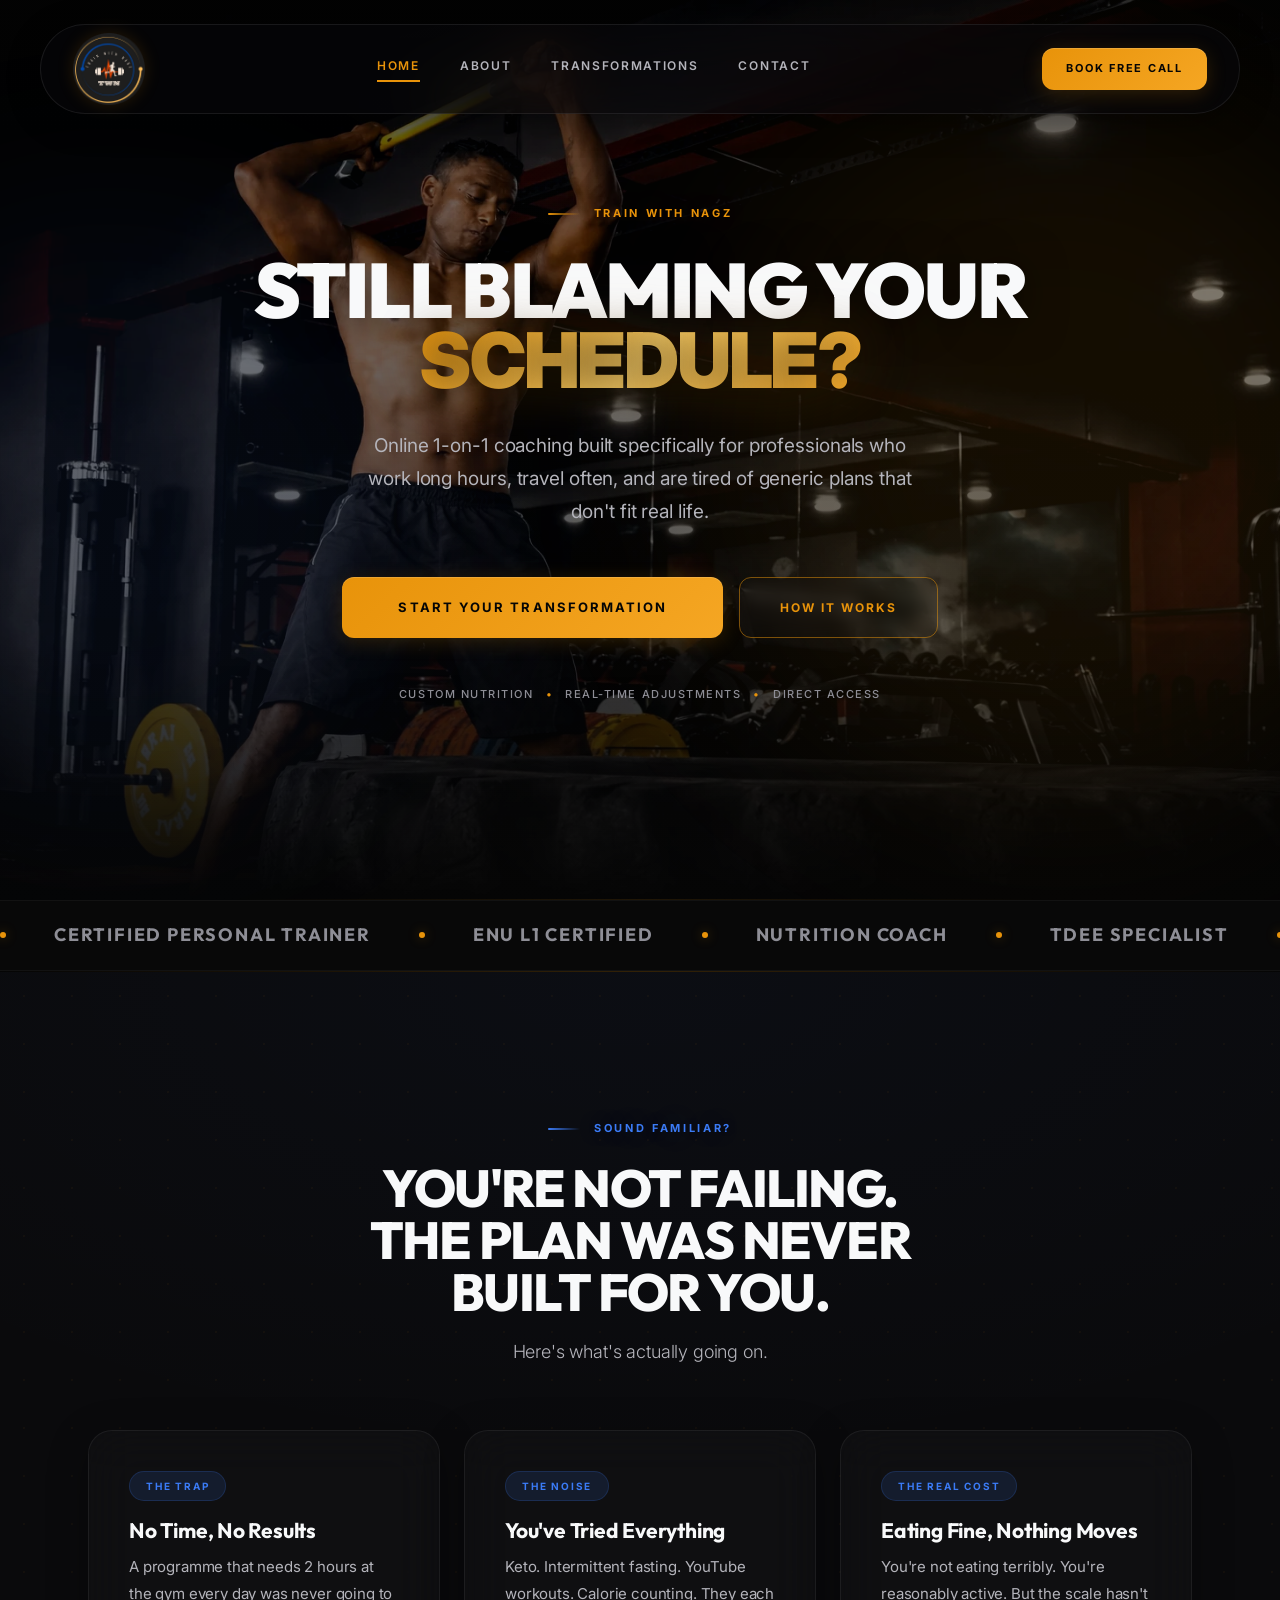
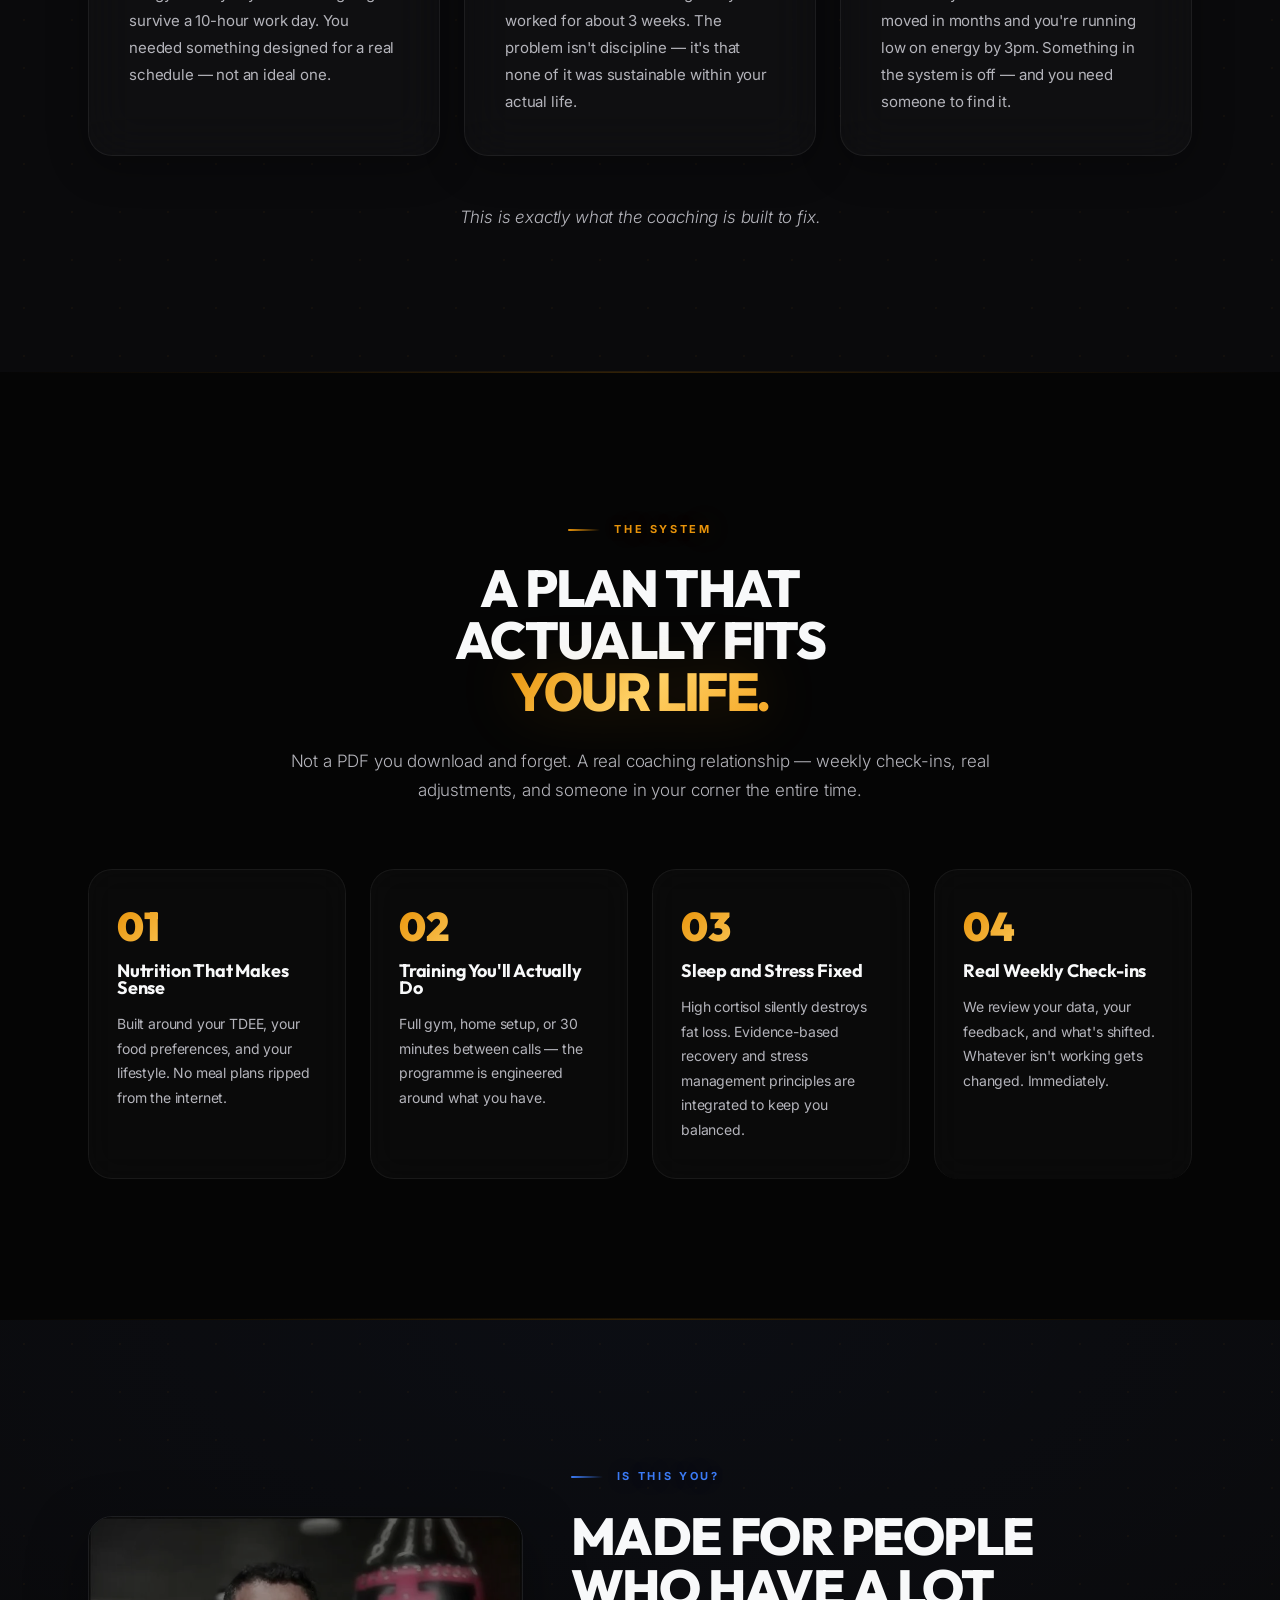
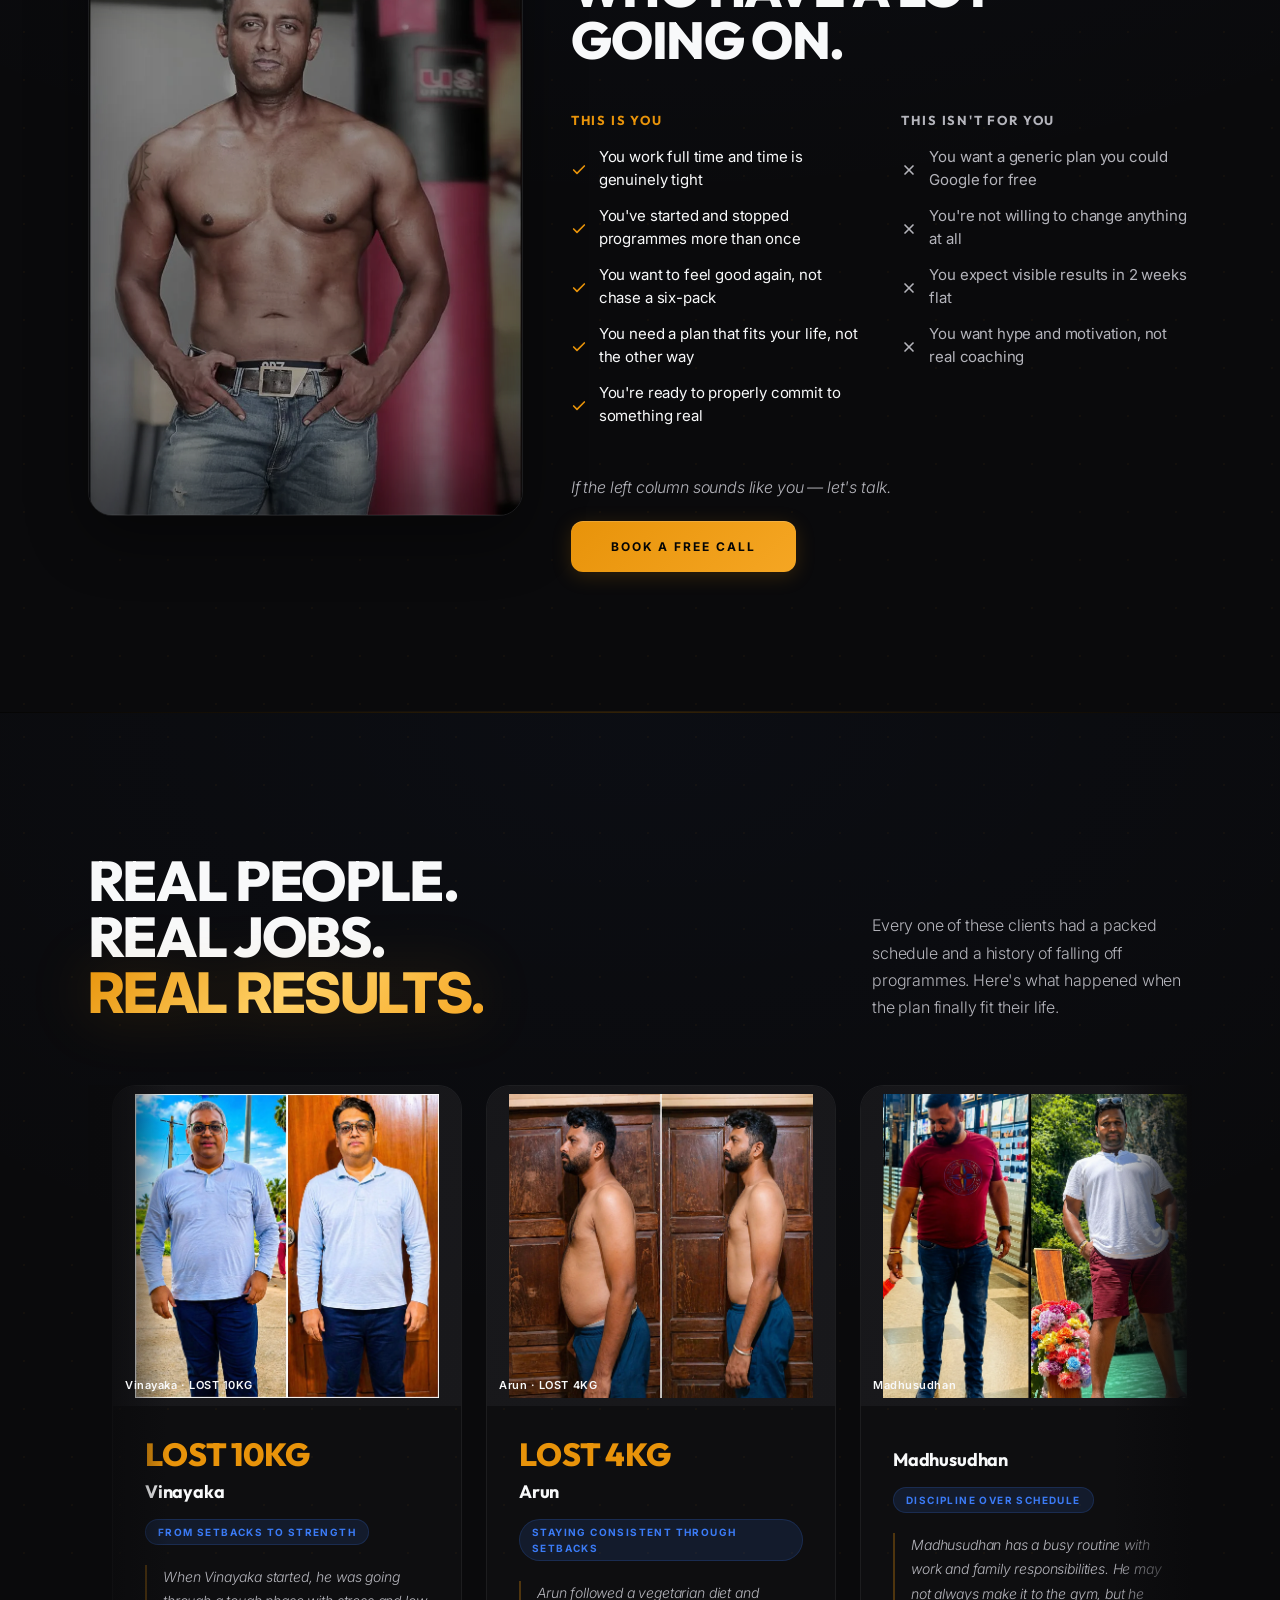
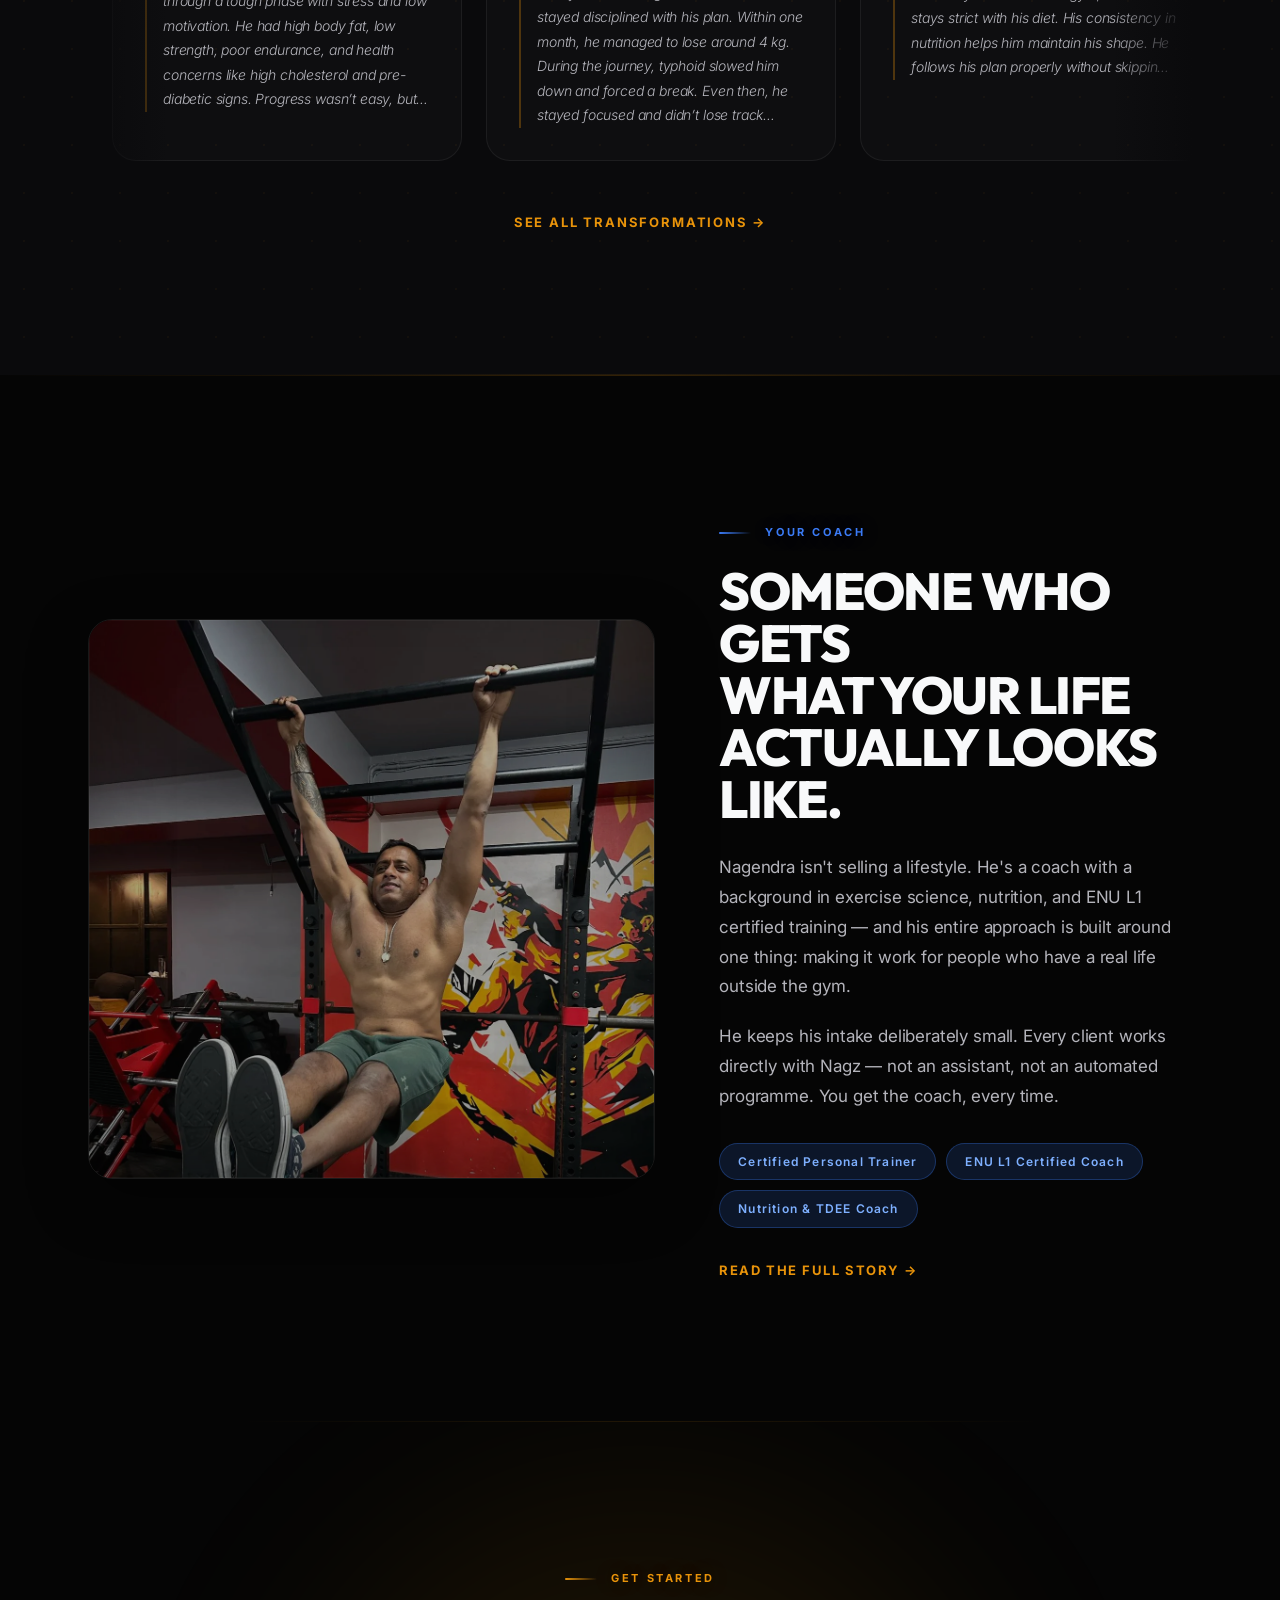
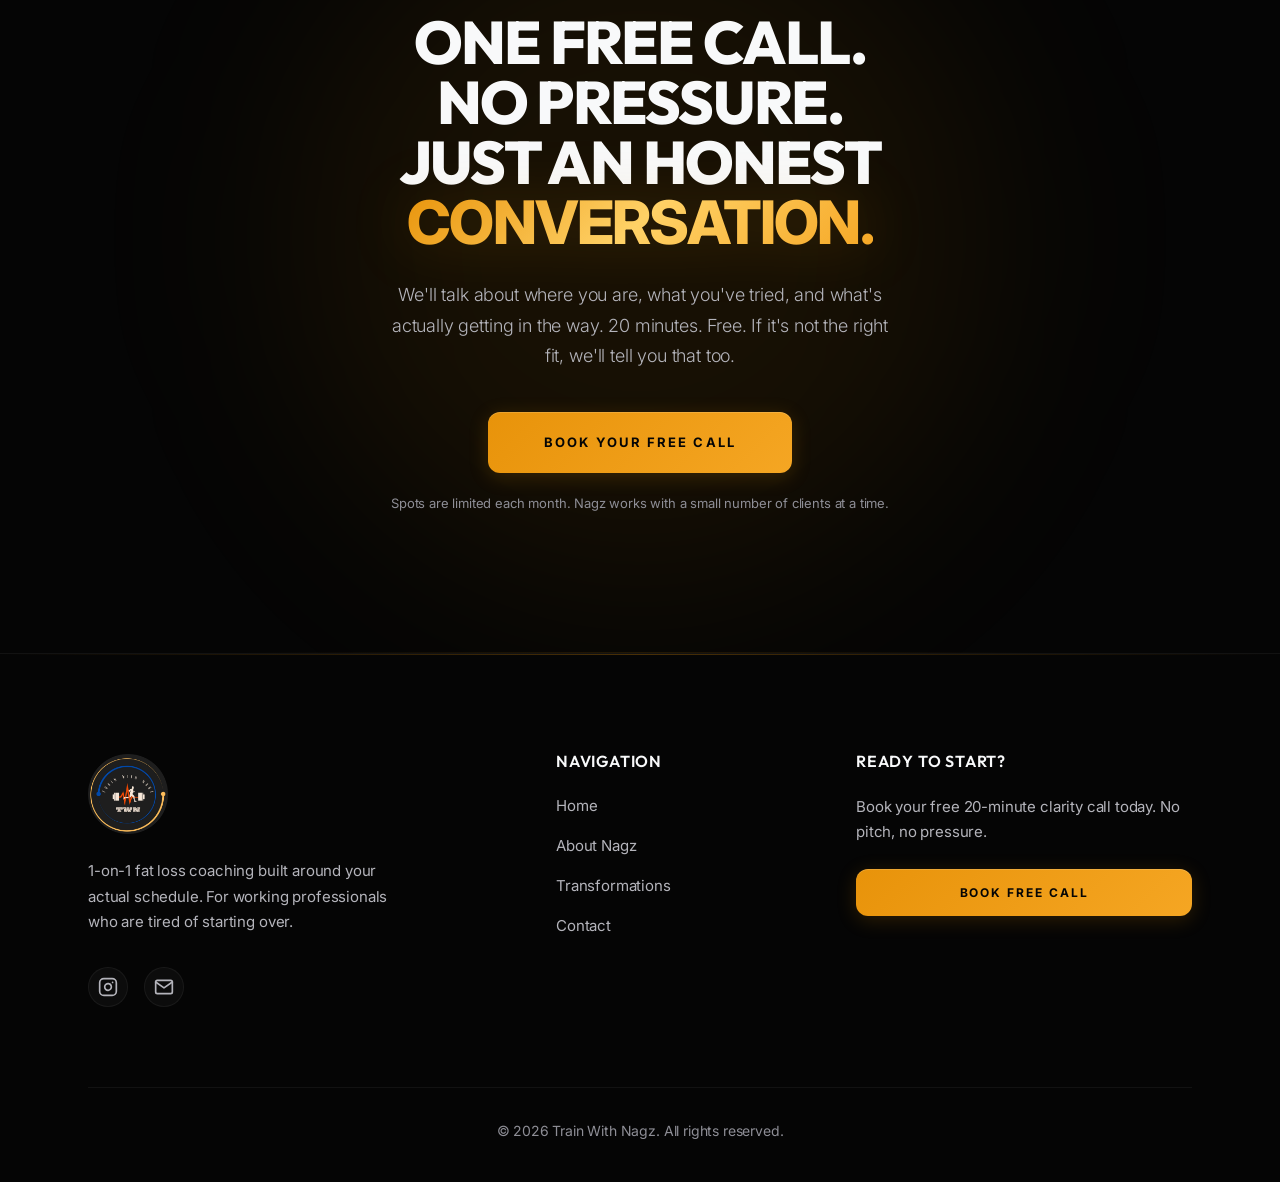
==== commit 746690ed: "fix: use somasundarnagendra@gmail.com as contact email across all pages" ====
--- a/index.html
+++ b/index.html
@@ -464,7 +464,7 @@
             <a href="https://instagram.com/trainwithnagz" target="_blank" rel="noopener noreferrer" class="footer-premium__social-icon" aria-label="Instagram">
               <svg width="20" height="20" viewBox="0 0 24 24" fill="none" stroke="currentColor" stroke-width="2" stroke-linecap="round" stroke-linejoin="round"><rect x="2" y="2" width="20" height="20" rx="5" ry="5"/><path d="M16 11.37A4 4 0 1 1 12.63 8 4 4 0 0 1 16 11.37z"/><line x1="17.5" y1="6.5" x2="17.51" y2="6.5"/></svg>
             </a>
-            <a href="mailto:hello@trainwithnagz.com" class="footer-premium__social-icon" aria-label="Email">
+            <a href="mailto:somasundarnagendra@gmail.com" class="footer-premium__social-icon" aria-label="Email">
               <svg width="20" height="20" viewBox="0 0 24 24" fill="none" stroke="currentColor" stroke-width="2" stroke-linecap="round" stroke-linejoin="round"><path d="M4 4h16c1.1 0 2 .9 2 2v12c0 1.1-.9 2-2 2H4c-1.1 0-2-.9-2-2V6c0-1.1.9-2 2-2z"/><polyline points="22,6 12,13 2,6"/></svg>
             </a>
           </div>
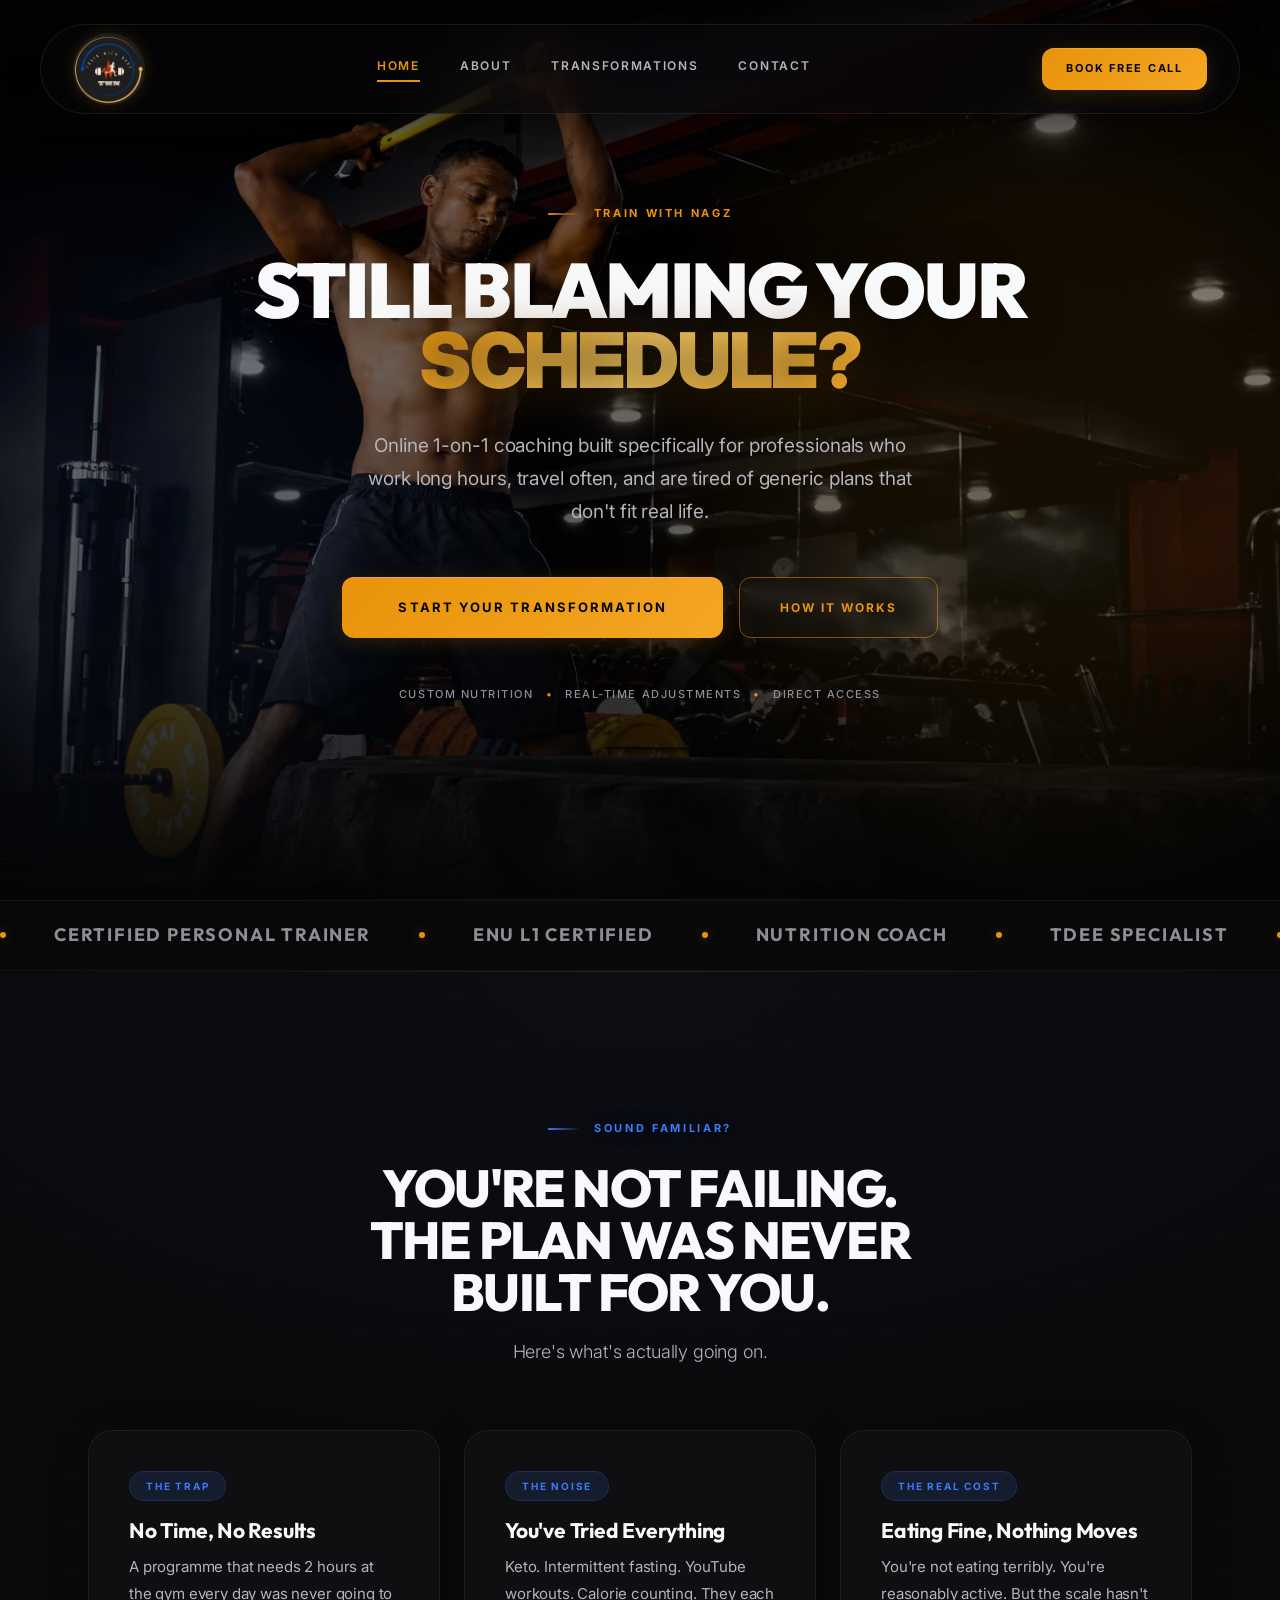
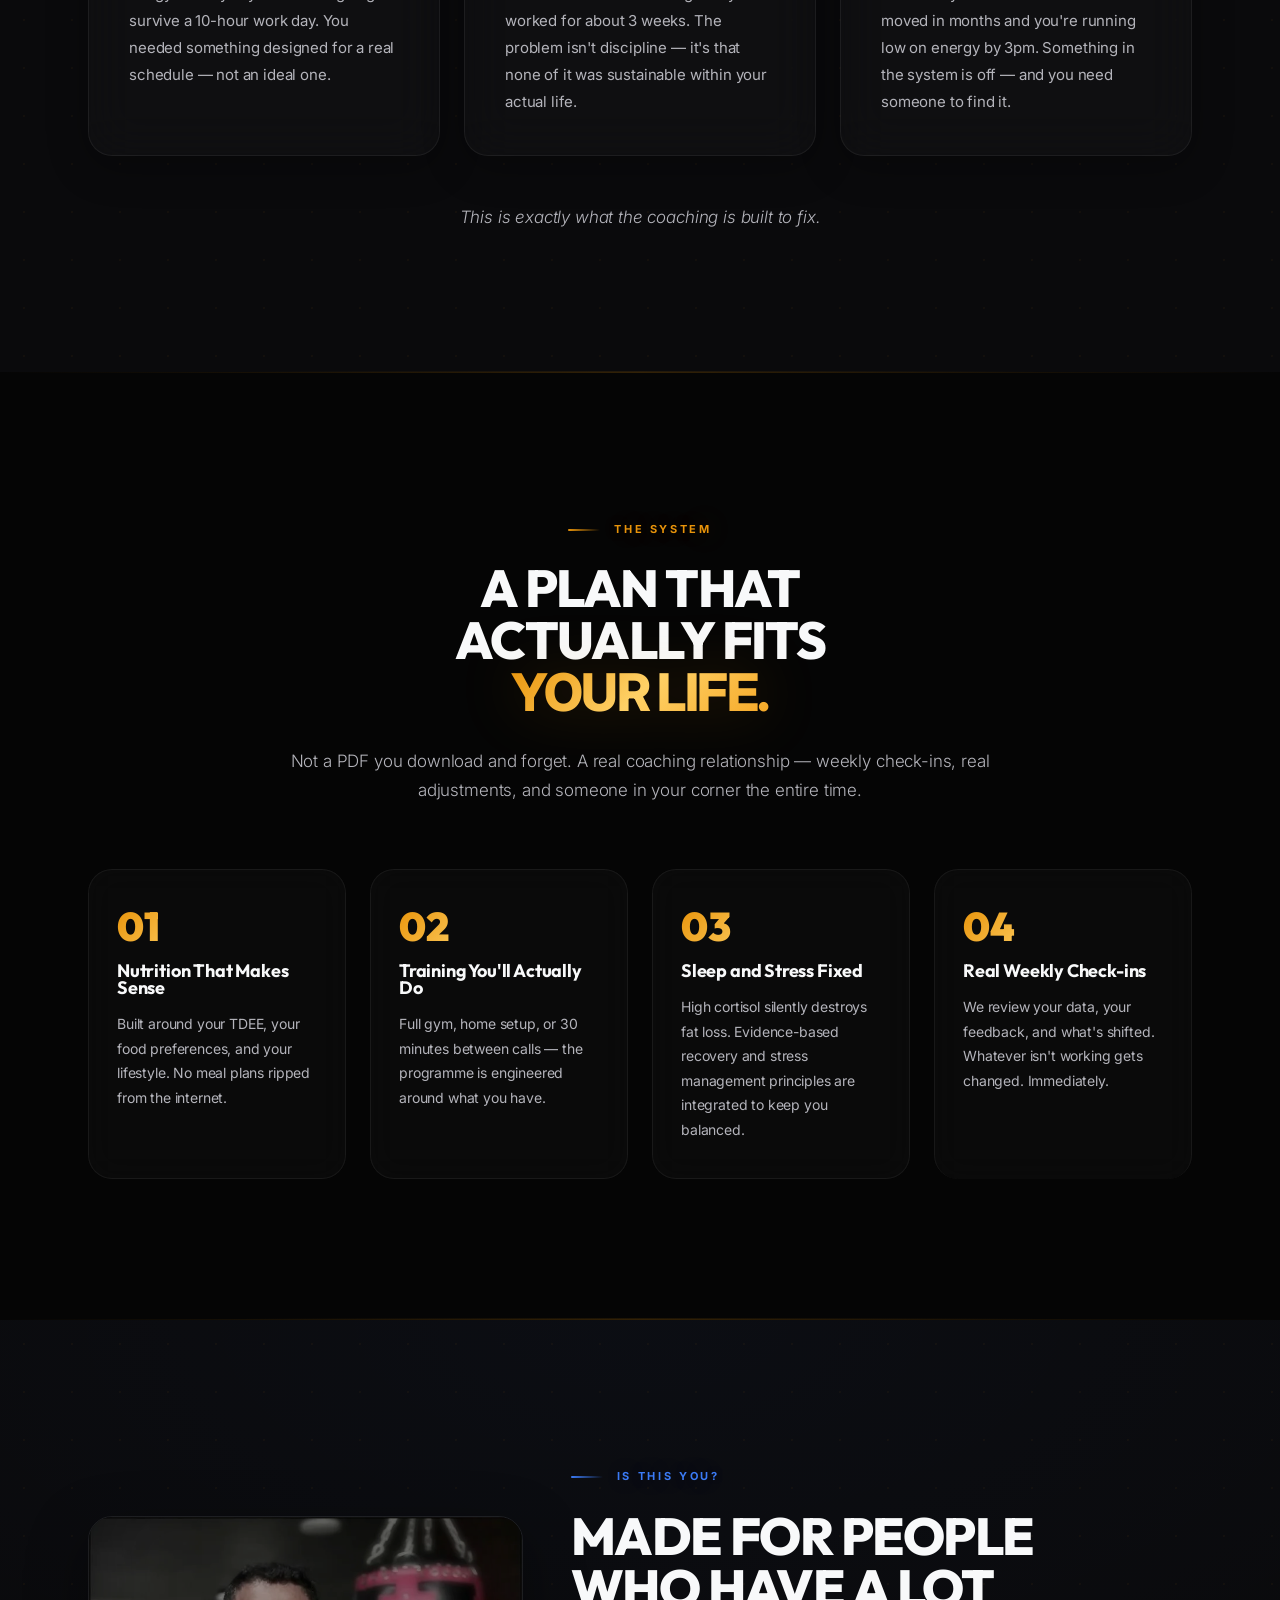
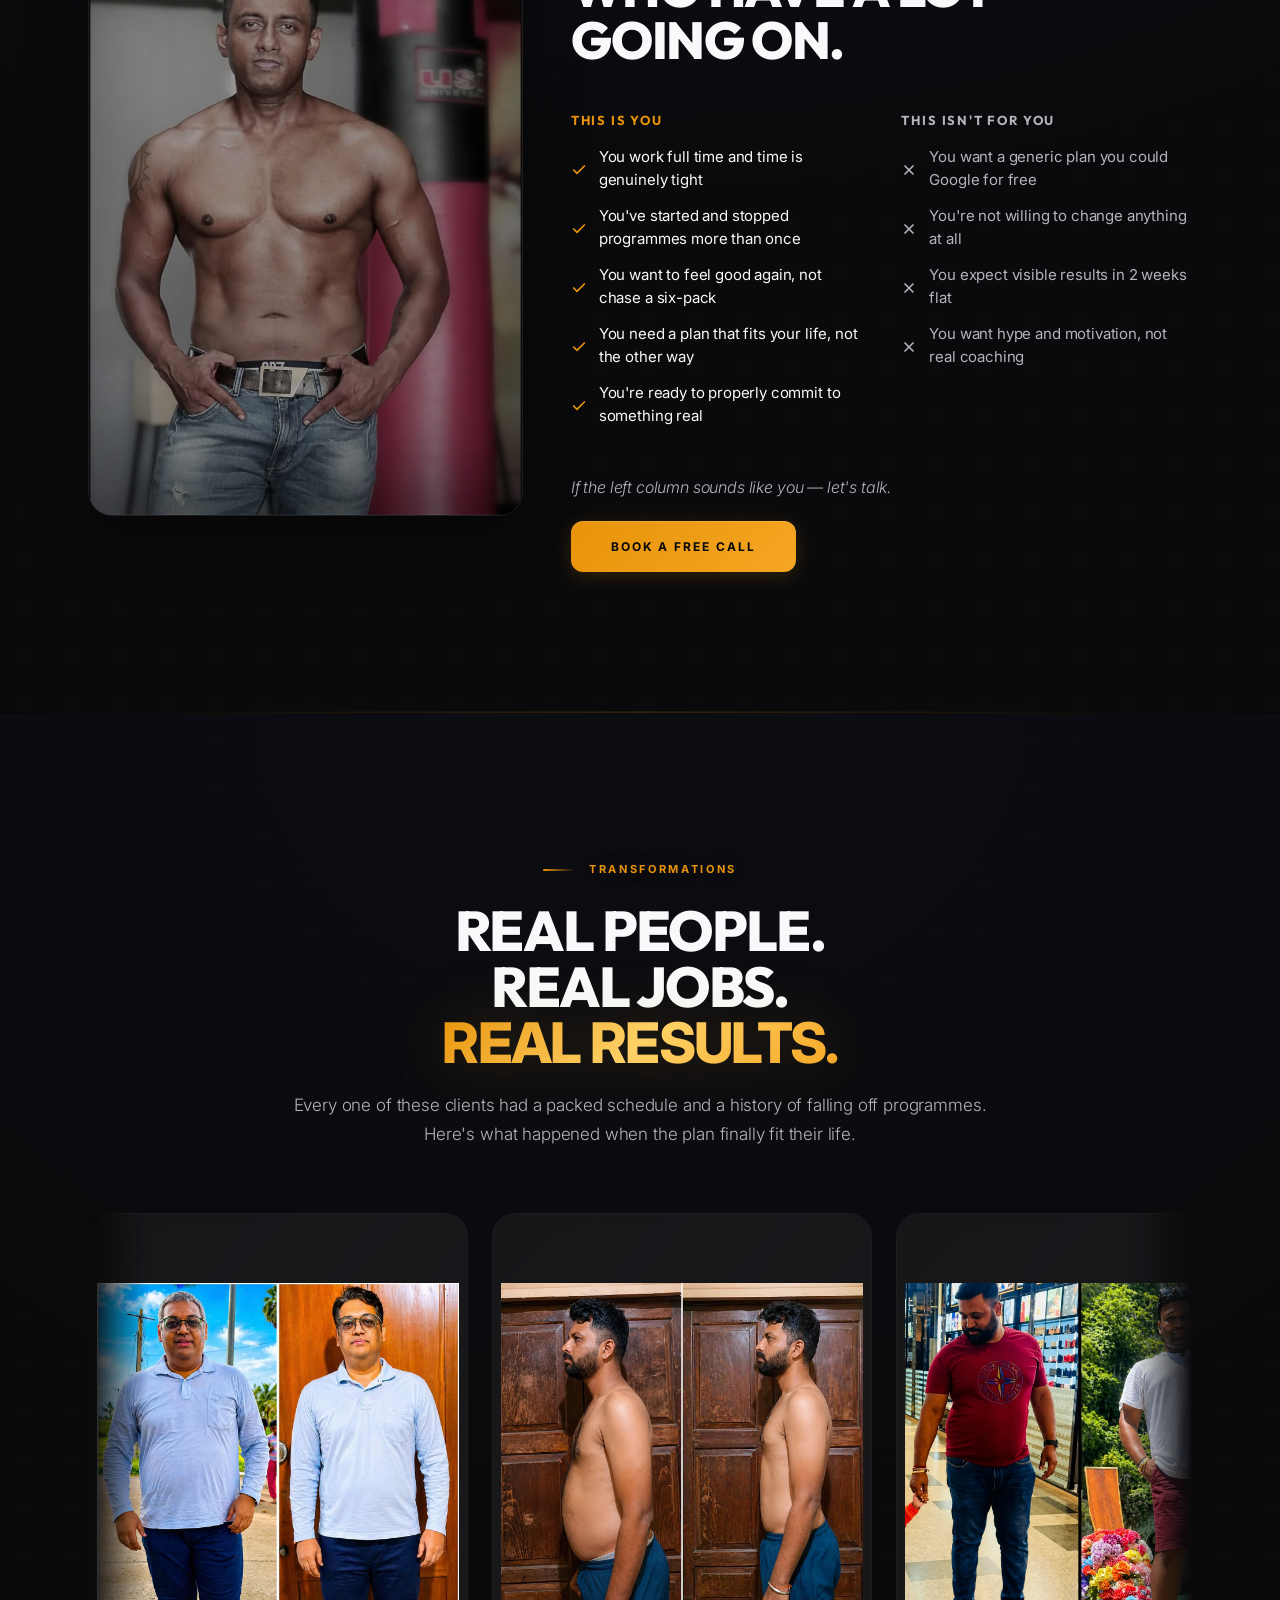
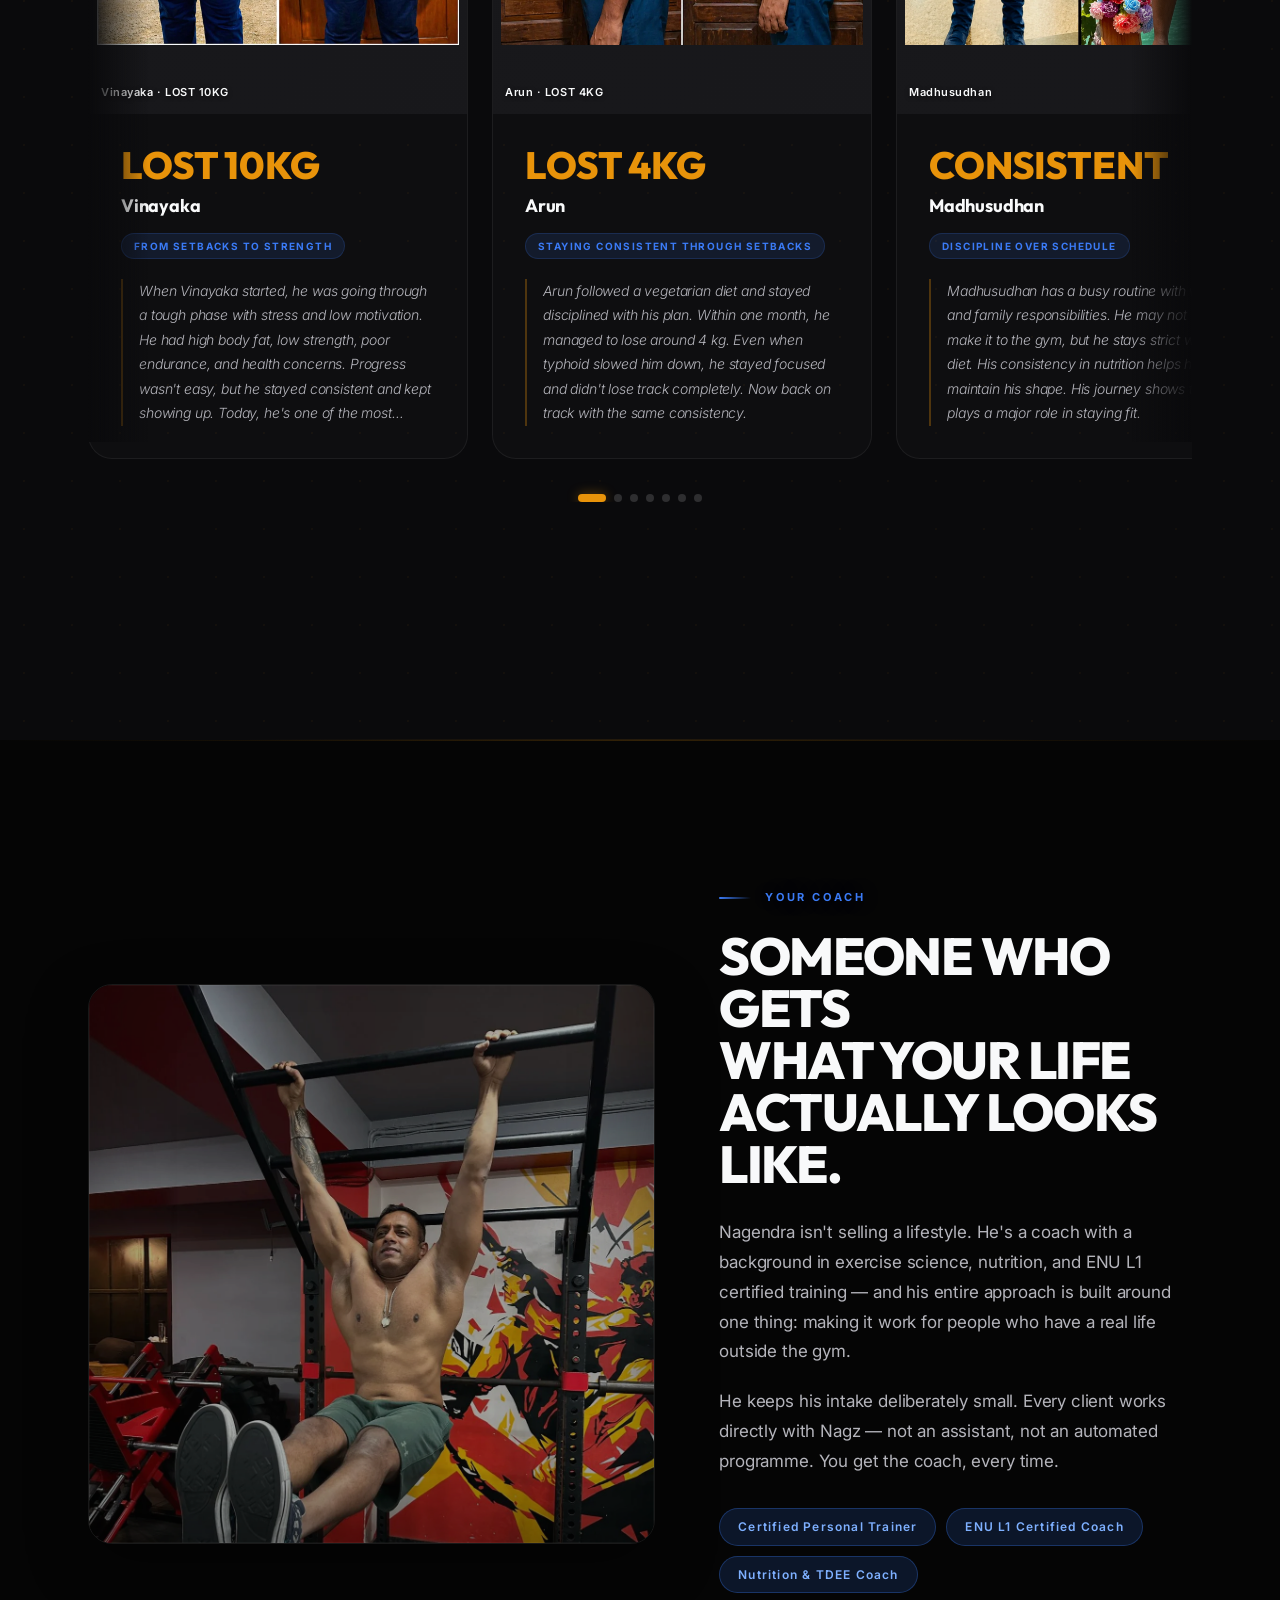
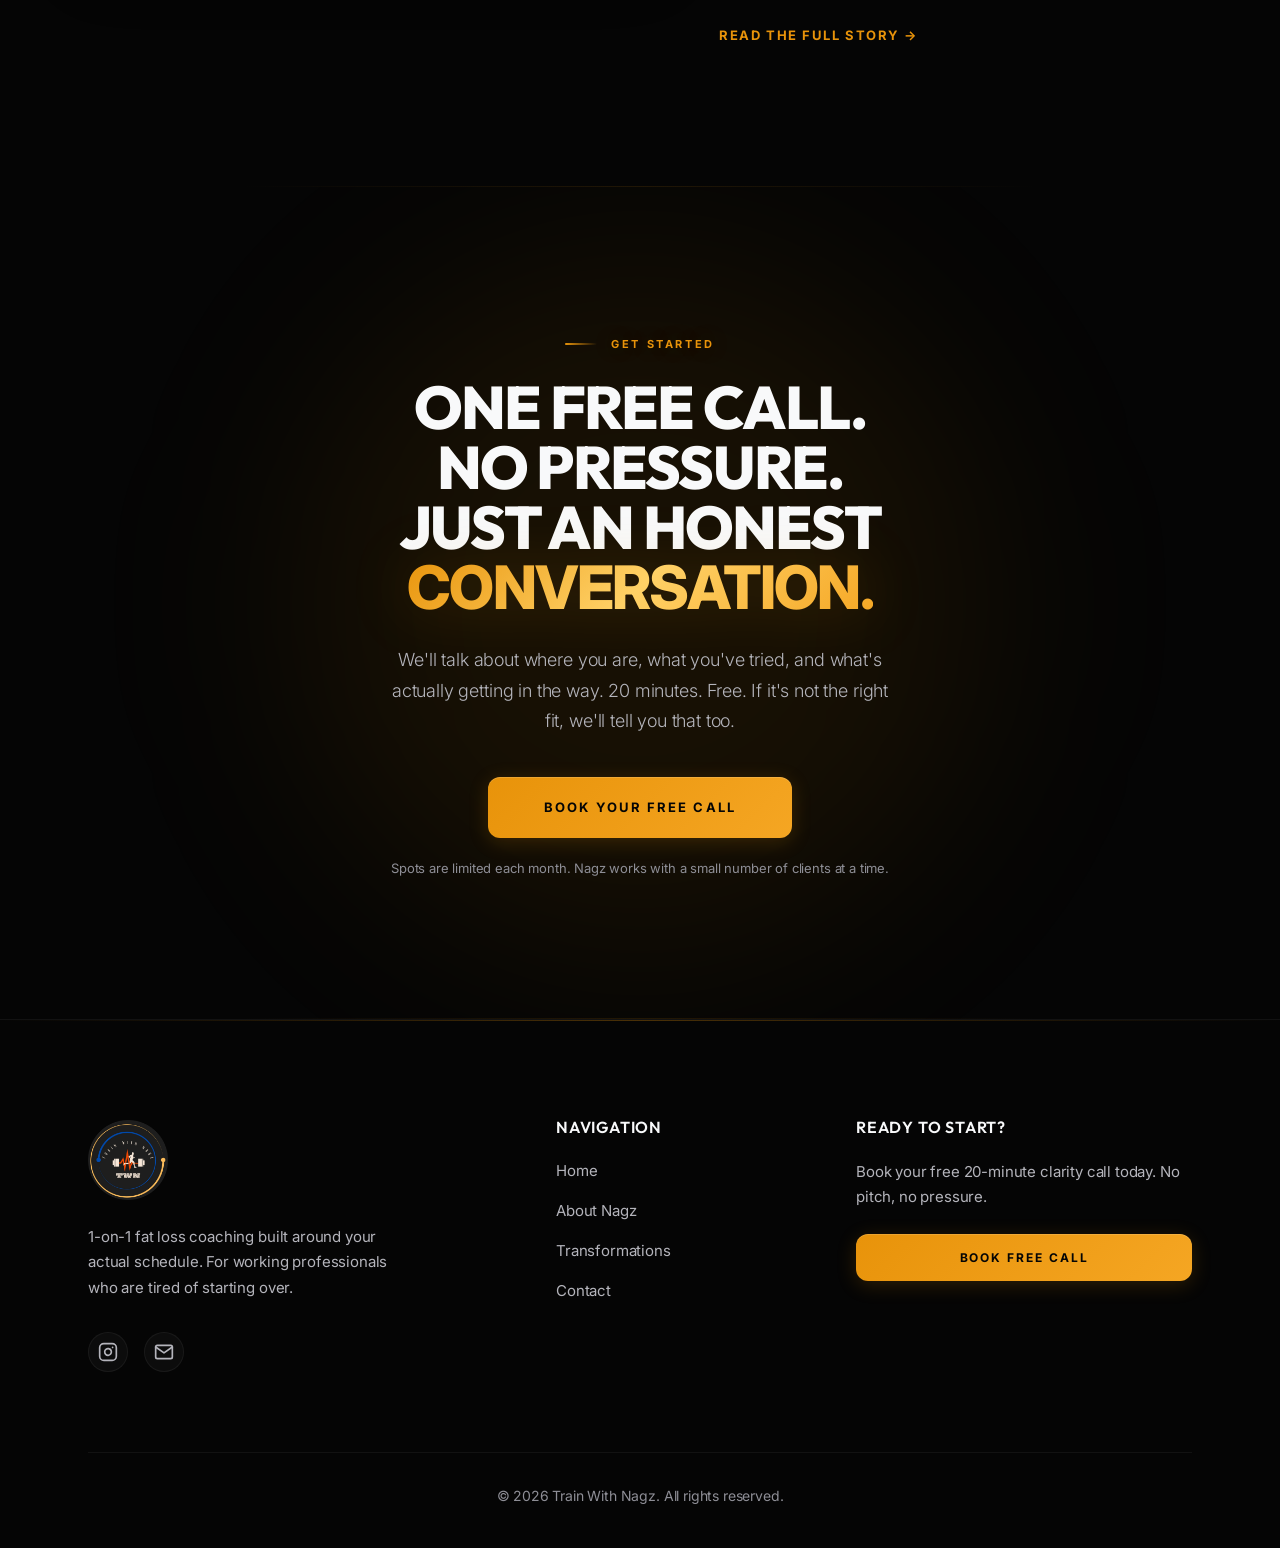
==== commit 58fe2222: "Update testimonials carousel and image sizing" ====
--- a/index.html
+++ b/index.html
@@ -228,177 +228,105 @@
     <div class="section-divider"></div>
 
     <!-- S5 — RESULTS -->
-    <section class="section section--ink2">
+    <section class="section section--ink2" id="results">
       <div class="container" style="position:relative;z-index:1">
-        <div class="results-header" style="gap:32px">
-          <div class="fade-up">
-            <h2 class="section-heading section-heading--light" style="font-size:clamp(36px,5vw,56px)">REAL PEOPLE.<br>REAL JOBS.<br><span class="hero-heading--amber">REAL RESULTS.</span></h2>
-          </div>
-          <div class="fade-up fade-up-d1" style="max-width:320px">
-            <p style="color:var(--fog);font-weight:300;font-size:16px;line-height:1.7">Every one of these clients had a packed schedule and a history of falling off programmes. Here's what happened when the plan finally fit their life.</p>
-          </div>
-        </div>
-        <div class="card-marquee-wrapper fade-up">
-          <div class="card-marquee-track">
-            <!-- Set 1 -->
-            <div class="testi-card">
-              <div class="testi-card__images">
-                <div class="testi-card__img"><img src="testimonials/vinayaka.webp" alt="Vinayaka transformation" width="427" height="427" loading="lazy" style="width:100%;height:100%;object-fit:cover;position:absolute;inset:0"><span class="testi-card__meta" style="z-index:2;color:var(--snow)">Vinayaka &middot; LOST 10KG</span></div>
+        <div class="fade-up text-center max-w-720 mx-auto">
+          <span class="eyebrow eyebrow--amber"><span class="eyebrow__line"></span>Transformations</span>
+          <h2 class="section-heading section-heading--light" style="margin-top:24px;font-size:clamp(36px,5vw,56px)">REAL PEOPLE.<br>REAL JOBS.<br><span class="hero-heading--amber">REAL RESULTS.</span></h2>
+          <p style="margin-top:20px;color:var(--fog);font-weight:300;font-size:17px;line-height:1.7">Every one of these clients had a packed schedule and a history of falling off programmes. Here's what happened when the plan finally fit their life.</p>
+        </div>
+
+        <div class="testi-carousel fade-up">
+          <div class="testi-carousel__track" id="testi-track">
+            <div class="testi-card">
+              <div class="testi-card__images">
+                <div class="testi-card__img"><img src="testimonials/vinayaka.webp" alt="Vinayaka transformation" width="427" height="427" loading="lazy"><span class="testi-card__meta">Vinayaka &middot; LOST 10KG</span></div>
               </div>
               <div class="testi-card__content">
                 <div class="testi-card__result">LOST 10KG</div>
                 <div class="testi-card__name">Vinayaka</div>
                 <span class="testi-card__city">From Setbacks to Strength</span>
-                <p class="testi-card__quote">When Vinayaka started, he was going through a tough phase with stress and low motivation. He had high body fat, low strength, poor endurance, and health concerns like high cholesterol and pre-diabetic signs. Progress wasn’t easy, but he stayed consistent and kept showing up. Slowly, his strength and fitness started improving along with his mindset. Today, he’s one of the most regular in the gym—often the first to arrive. Consistency changed everything for him.</p>
-              </div>
-            </div>
-            <div class="testi-card">
-              <div class="testi-card__images">
-                <div class="testi-card__img"><img src="testimonials/arun.webp" alt="Arun transformation" width="427" height="427" loading="lazy" style="width:100%;height:100%;object-fit:cover;position:absolute;inset:0"><span class="testi-card__meta" style="z-index:2;color:var(--snow)">Arun &middot; LOST 4KG</span></div>
+                <p class="testi-card__quote">When Vinayaka started, he was going through a tough phase with stress and low motivation. He had high body fat, low strength, poor endurance, and health concerns. Progress wasn't easy, but he stayed consistent and kept showing up. Today, he's one of the most regular in the gym—often the first to arrive.</p>
+              </div>
+            </div>
+            <div class="testi-card">
+              <div class="testi-card__images">
+                <div class="testi-card__img"><img src="testimonials/arun.webp" alt="Arun transformation" width="427" height="427" loading="lazy"><span class="testi-card__meta">Arun &middot; LOST 4KG</span></div>
               </div>
               <div class="testi-card__content">
                 <div class="testi-card__result">LOST 4KG</div>
                 <div class="testi-card__name">Arun</div>
                 <span class="testi-card__city">Staying Consistent Through Setbacks</span>
-                <p class="testi-card__quote">Arun followed a vegetarian diet and stayed disciplined with his plan. Within one month, he managed to lose around 4 kg. During the journey, typhoid slowed him down and forced a break. Even then, he stayed focused and didn’t lose track completely. Now back on track, he’s continuing his progress with the same consistency.</p>
-              </div>
-            </div>
-            <div class="testi-card">
-              <div class="testi-card__images">
-                <div class="testi-card__img"><img src="testimonials/madhusudhan.webp" alt="Madhusudhan transformation" width="427" height="427" loading="lazy" style="width:100%;height:100%;object-fit:cover;position:absolute;inset:0"><span class="testi-card__meta" style="z-index:2;color:var(--snow)">Madhusudhan</span></div>
-              </div>
-              <div class="testi-card__content">
+                <p class="testi-card__quote">Arun followed a vegetarian diet and stayed disciplined with his plan. Within one month, he managed to lose around 4 kg. Even when typhoid slowed him down, he stayed focused and didn't lose track completely. Now back on track with the same consistency.</p>
+              </div>
+            </div>
+            <div class="testi-card">
+              <div class="testi-card__images">
+                <div class="testi-card__img"><img src="testimonials/madhusudhan.webp" alt="Madhusudhan transformation" width="427" height="427" loading="lazy"><span class="testi-card__meta">Madhusudhan</span></div>
+              </div>
+              <div class="testi-card__content">
+                <div class="testi-card__result">CONSISTENT</div>
                 <div class="testi-card__name">Madhusudhan</div>
                 <span class="testi-card__city">Discipline Over Schedule</span>
-                <p class="testi-card__quote">Madhusudhan has a busy routine with work and family responsibilities. He may not always make it to the gym, but he stays strict with his diet. His consistency in nutrition helps him maintain his shape. He follows his plan properly without skipping. His journey shows that diet plays a major role in staying fit.</p>
-              </div>
-            </div>
-            <div class="testi-card">
-              <div class="testi-card__images">
-                <div class="testi-card__img"><img src="testimonials/deepa.webp" alt="Deepa transformation" width="427" height="427" loading="lazy" style="width:100%;height:100%;object-fit:cover;position:absolute;inset:0"><span class="testi-card__meta" style="z-index:2;color:var(--snow)">Deepa</span></div>
-              </div>
-              <div class="testi-card__content">
+                <p class="testi-card__quote">Madhusudhan has a busy routine with work and family responsibilities. He may not always make it to the gym, but he stays strict with his diet. His consistency in nutrition helps him maintain his shape. His journey shows that diet plays a major role in staying fit.</p>
+              </div>
+            </div>
+            <div class="testi-card">
+              <div class="testi-card__images">
+                <div class="testi-card__img"><img src="testimonials/deepa.webp" alt="Deepa transformation" width="427" height="427" loading="lazy"><span class="testi-card__meta">Deepa</span></div>
+              </div>
+              <div class="testi-card__content">
+                <div class="testi-card__result">IN PROGRESS</div>
                 <div class="testi-card__name">Deepa</div>
                 <span class="testi-card__city">Progress Over Perfection</span>
-                <p class="testi-card__quote">Deepa started her journey around 3 weeks ago. There were a few days off track due to a busy schedule and events. Even then, she didn’t stop completely and kept going. She is slowly building consistency and improving day by day. Her focus is on staying regular rather than being perfect.</p>
-              </div>
-            </div>
-            <div class="testi-card">
-              <div class="testi-card__images">
-                <div class="testi-card__img"><img src="testimonials/nithin.webp" alt="Nitin transformation" width="427" height="427" loading="lazy" style="width:100%;height:100%;object-fit:cover;position:absolute;inset:0"><span class="testi-card__meta" style="z-index:2;color:var(--snow)">Nitin &middot; LOST 5KG</span></div>
+                <p class="testi-card__quote">Deepa started her journey around 3 weeks ago. There were a few days off track due to a busy schedule and events. Even then, she didn't stop completely and kept going. Her focus is on staying regular rather than being perfect.</p>
+              </div>
+            </div>
+            <div class="testi-card">
+              <div class="testi-card__images">
+                <div class="testi-card__img"><img src="testimonials/nithin.webp" alt="Nitin transformation" width="427" height="427" loading="lazy"><span class="testi-card__meta">Nitin &middot; LOST 5KG</span></div>
               </div>
               <div class="testi-card__content">
                 <div class="testi-card__result">LOST 5KG</div>
                 <div class="testi-card__name">Nitin</div>
                 <span class="testi-card__city">Strong Start with Solid Progress</span>
-                <p class="testi-card__quote">Nitin has been on the program for about 5 weeks. In this time, he has lost around 5 kg. He is also building lean muscle alongside fat loss. His consistency with workouts and diet is clearly showing results. He is progressing steadily and moving in the right direction.</p>
-              </div>
-            </div>
-            <div class="testi-card">
-              <div class="testi-card__images">
-                <div class="testi-card__img"><img src="testimonials/ashwini.webp" alt="Ashwini transformation" width="427" height="427" loading="lazy" style="width:100%;height:100%;object-fit:cover;position:absolute;inset:0"><span class="testi-card__meta" style="z-index:2;color:var(--snow)">Ashwini &middot; LOST 7 INCHES</span></div>
+                <p class="testi-card__quote">Nitin has been on the program for about 5 weeks. In this time, he has lost around 5 kg while building lean muscle alongside fat loss. His consistency with workouts and diet is clearly showing results.</p>
+              </div>
+            </div>
+            <div class="testi-card">
+              <div class="testi-card__images">
+                <div class="testi-card__img"><img src="testimonials/ashwini.webp" alt="Ashwini transformation" width="427" height="427" loading="lazy"><span class="testi-card__meta">Ashwini &middot; LOST 7 INCHES</span></div>
               </div>
               <div class="testi-card__content">
                 <div class="testi-card__result">LOST 7 INCHES</div>
                 <div class="testi-card__name">Ashwini</div>
                 <span class="testi-card__city">Balancing Life and Fitness</span>
-                <p class="testi-card__quote">Ashwini is a corporate professional and also manages her family responsibilities. Despite a packed routine, she made time to stay consistent with her plan. In just 8 weeks, she reduced around 7 inches from her waist and 6 inches from her abdomen. Her results came from regular effort and sticking to the process without excuses. Her journey shows that even with a busy life, consistency can bring real change.</p>
-              </div>
-            </div>
-            <div class="testi-card">
-              <div class="testi-card__images">
-                <div class="testi-card__img"><img src="testimonials/kumar.webp" alt="Kumar transformation" width="427" height="427" loading="lazy" style="width:100%;height:100%;object-fit:cover;position:absolute;inset:0"><span class="testi-card__meta" style="z-index:2;color:var(--snow)">Kumar &middot; LOST 8KG</span></div>
+                <p class="testi-card__quote">Ashwini is a corporate professional managing family responsibilities. Despite a packed routine, she stayed consistent. In just 8 weeks, she reduced around 7 inches from her waist and 6 inches from her abdomen. Consistency brought real change.</p>
+              </div>
+            </div>
+            <div class="testi-card">
+              <div class="testi-card__images">
+                <div class="testi-card__img"><img src="testimonials/kumar.webp" alt="Kumar transformation" width="427" height="427" loading="lazy"><span class="testi-card__meta">Kumar &middot; LOST 8KG</span></div>
               </div>
               <div class="testi-card__content">
                 <div class="testi-card__result">LOST 8KG</div>
                 <div class="testi-card__name">Kumar</div>
                 <span class="testi-card__city">Steady Fat Loss with Consistency</span>
-                <p class="testi-card__quote">Kumar started his journey with a clear goal to lose weight and improve his fitness. He followed the plan consistently, focusing on both diet and regular workouts. Over a period of 2 months, he successfully lost around 8 kg. There were challenges along the way, but he stayed disciplined and didn’t break the routine. His progress shows that steady effort over time leads to real and sustainable results.</p>
-              </div>
-            </div>
-            <!-- Set 2 (Duplicate for seamless scroll) -->
-            <div class="testi-card">
-              <div class="testi-card__images">
-                <div class="testi-card__img"><img src="testimonials/vinayaka.webp" alt="Vinayaka transformation" width="427" height="427" loading="lazy" style="width:100%;height:100%;object-fit:cover;position:absolute;inset:0"><span class="testi-card__meta" style="z-index:2;color:var(--snow)">Vinayaka &middot; LOST 10KG</span></div>
-              </div>
-              <div class="testi-card__content">
-                <div class="testi-card__result">LOST 10KG</div>
-                <div class="testi-card__name">Vinayaka</div>
-                <span class="testi-card__city">From Setbacks to Strength</span>
-                <p class="testi-card__quote">When Vinayaka started, he was going through a tough phase with stress and low motivation. He had high body fat, low strength, poor endurance, and health concerns like high cholesterol and pre-diabetic signs. Progress wasn’t easy, but he stayed consistent and kept showing up. Slowly, his strength and fitness started improving along with his mindset. Today, he’s one of the most regular in the gym—often the first to arrive. Consistency changed everything for him.</p>
-              </div>
-            </div>
-            <div class="testi-card">
-              <div class="testi-card__images">
-                <div class="testi-card__img"><img src="testimonials/arun.webp" alt="Arun transformation" width="427" height="427" loading="lazy" style="width:100%;height:100%;object-fit:cover;position:absolute;inset:0"><span class="testi-card__meta" style="z-index:2;color:var(--snow)">Arun &middot; LOST 4KG</span></div>
-              </div>
-              <div class="testi-card__content">
-                <div class="testi-card__result">LOST 4KG</div>
-                <div class="testi-card__name">Arun</div>
-                <span class="testi-card__city">Staying Consistent Through Setbacks</span>
-                <p class="testi-card__quote">Arun followed a vegetarian diet and stayed disciplined with his plan. Within one month, he managed to lose around 4 kg. During the journey, typhoid slowed him down and forced a break. Even then, he stayed focused and didn’t lose track completely. Now back on track, he’s continuing his progress with the same consistency.</p>
-              </div>
-            </div>
-            <div class="testi-card">
-              <div class="testi-card__images">
-                <div class="testi-card__img"><img src="testimonials/madhusudhan.webp" alt="Madhusudhan transformation" width="427" height="427" loading="lazy" style="width:100%;height:100%;object-fit:cover;position:absolute;inset:0"><span class="testi-card__meta" style="z-index:2;color:var(--snow)">Madhusudhan</span></div>
-              </div>
-              <div class="testi-card__content">
-                <div class="testi-card__name">Madhusudhan</div>
-                <span class="testi-card__city">Discipline Over Schedule</span>
-                <p class="testi-card__quote">Madhusudhan has a busy routine with work and family responsibilities. He may not always make it to the gym, but he stays strict with his diet. His consistency in nutrition helps him maintain his shape. He follows his plan properly without skipping. His journey shows that diet plays a major role in staying fit.</p>
-              </div>
-            </div>
-            <div class="testi-card">
-              <div class="testi-card__images">
-                <div class="testi-card__img"><img src="testimonials/deepa.webp" alt="Deepa transformation" width="427" height="427" loading="lazy" style="width:100%;height:100%;object-fit:cover;position:absolute;inset:0"><span class="testi-card__meta" style="z-index:2;color:var(--snow)">Deepa</span></div>
-              </div>
-              <div class="testi-card__content">
-                <div class="testi-card__name">Deepa</div>
-                <span class="testi-card__city">Progress Over Perfection</span>
-                <p class="testi-card__quote">Deepa started her journey around 3 weeks ago. There were a few days off track due to a busy schedule and events. Even then, she didn’t stop completely and kept going. She is slowly building consistency and improving day by day. Her focus is on staying regular rather than being perfect.</p>
-              </div>
-            </div>
-            <div class="testi-card">
-              <div class="testi-card__images">
-                <div class="testi-card__img"><img src="testimonials/nithin.webp" alt="Nitin transformation" width="427" height="427" loading="lazy" style="width:100%;height:100%;object-fit:cover;position:absolute;inset:0"><span class="testi-card__meta" style="z-index:2;color:var(--snow)">Nitin &middot; LOST 5KG</span></div>
-              </div>
-              <div class="testi-card__content">
-                <div class="testi-card__result">LOST 5KG</div>
-                <div class="testi-card__name">Nitin</div>
-                <span class="testi-card__city">Strong Start with Solid Progress</span>
-                <p class="testi-card__quote">Nitin has been on the program for about 5 weeks. In this time, he has lost around 5 kg. He is also building lean muscle alongside fat loss. His consistency with workouts and diet is clearly showing results. He is progressing steadily and moving in the right direction.</p>
-              </div>
-            </div>
-            <div class="testi-card">
-              <div class="testi-card__images">
-                <div class="testi-card__img"><img src="testimonials/ashwini.webp" alt="Ashwini transformation" width="427" height="427" loading="lazy" style="width:100%;height:100%;object-fit:cover;position:absolute;inset:0"><span class="testi-card__meta" style="z-index:2;color:var(--snow)">Ashwini &middot; LOST 7 INCHES</span></div>
-              </div>
-              <div class="testi-card__content">
-                <div class="testi-card__result">LOST 7 INCHES</div>
-                <div class="testi-card__name">Ashwini</div>
-                <span class="testi-card__city">Balancing Life and Fitness</span>
-                <p class="testi-card__quote">Ashwini is a corporate professional and also manages her family responsibilities. Despite a packed routine, she made time to stay consistent with her plan. In just 8 weeks, she reduced around 7 inches from her waist and 6 inches from her abdomen. Her results came from regular effort and sticking to the process without excuses. Her journey shows that even with a busy life, consistency can bring real change.</p>
-              </div>
-            </div>
-            <div class="testi-card">
-              <div class="testi-card__images">
-                <div class="testi-card__img"><img src="testimonials/kumar.webp" alt="Kumar transformation" width="427" height="427" loading="lazy" style="width:100%;height:100%;object-fit:cover;position:absolute;inset:0"><span class="testi-card__meta" style="z-index:2;color:var(--snow)">Kumar &middot; LOST 8KG</span></div>
-              </div>
-              <div class="testi-card__content">
-                <div class="testi-card__result">LOST 8KG</div>
-                <div class="testi-card__name">Kumar</div>
-                <span class="testi-card__city">Steady Fat Loss with Consistency</span>
-                <p class="testi-card__quote">Kumar started his journey with a clear goal to lose weight and improve his fitness. He followed the plan consistently, focusing on both diet and regular workouts. Over a period of 2 months, he successfully lost around 8 kg. There were challenges along the way, but he stayed disciplined and didn’t break the routine. His progress shows that steady effort over time leads to real and sustainable results.</p>
-              </div>
-            </div>
-          </div>
-        </div>
+                <p class="testi-card__quote">Kumar followed the plan consistently, focusing on both diet and regular workouts. Over 2 months, he successfully lost around 8 kg. He stayed disciplined through challenges, proving that steady effort leads to sustainable results.</p>
+              </div>
+            </div>
+          </div>
+          <div class="testi-carousel__controls">
+            <div class="testi-carousel__dots" id="testi-dots"></div>
+          </div>
+        </div>
+
         <div class="fade-up text-center" style="margin-top:48px">
-          <a href="transformations.html" style="color:var(--amber);font-weight:700;font-size:13px;letter-spacing:.14em;text-transform:uppercase">See All Transformations →</a>
-        </div>
-      </div>
-    </section>
+          <a href="transformations.html" class="btn btn--outline" style="padding:14px 36px;font-size:12px">See All Transformations →</a>
+        </div>
+      </div>
+    </section>
+
 
     <div class="section-divider"></div>
 
--- a/css/styles.css
+++ b/css/styles.css
@@ -122,14 +122,14 @@
 /* ===== TESTIMONIAL CARD ===== */
 .testi-card{background:var(--glass);border:1px solid var(--glass-border);border-radius:var(--radius-lg);overflow:hidden;transition:all .4s var(--ease-out-expo)}
 .testi-card:hover{transform:translateY(-8px);border-color:rgba(232,147,10,.15);box-shadow:0 32px 64px rgba(0,0,0,.35),0 0 0 1px rgba(232,147,10,.06)}
-.testi-card__images{display:grid;grid-template-columns:1fr;height:320px;background:linear-gradient(135deg,var(--ink-3),var(--ink-4))}
+.testi-card__images{display:grid;grid-template-columns:1fr;height:500px;background:linear-gradient(135deg,var(--ink-3),var(--ink-4))}
 .testi-card__img{position:relative;display:flex;align-items:center;justify-content:center;background:linear-gradient(180deg,rgba(24,24,27,.8),rgba(24,24,27,.95))}
 .testi-card__img:first-child{border-right:none}
-.testi-card__img img{object-fit:contain!important;object-position:center!important;padding:8px}
+.testi-card__img img{width:100%;height:100%;object-fit:contain;object-position:center;position:absolute;inset:0;padding:8px}
 .testi-card__label{position:absolute;top:12px;left:12px;font-family:var(--font-body);font-size:10px;font-weight:700;letter-spacing:.22em;text-transform:uppercase;color:var(--amber)}
-.testi-card__meta{position:absolute;bottom:12px;left:12px;right:12px;font-family:var(--font-body);font-size:11px;font-weight:600;color:var(--snow);letter-spacing:.05em}
+.testi-card__meta{position:absolute;bottom:12px;left:12px;right:12px;font-family:var(--font-body);font-size:11px;font-weight:600;color:var(--snow);letter-spacing:.05em;z-index:2;text-shadow:0 1px 4px rgba(0,0,0,.6)}
 .testi-card__content{padding:32px}
-.testi-card__result{font-family:var(--font-display);font-size:32px;font-weight:800;color:var(--amber);line-height:1}
+.testi-card__result{font-family:var(--font-display);font-size:38px;font-weight:800;color:var(--amber);line-height:1}
 .testi-card__name{font-family:var(--font-display);font-weight:700;font-size:18px;color:var(--snow);margin-top:8px;letter-spacing:-.01em}
 .testi-card__city{display:inline-block;margin-top:12px;font-family:var(--font-body);font-size:10px;font-weight:700;letter-spacing:.14em;text-transform:uppercase;padding:4px 12px;border-radius:var(--radius-full);background:var(--cobalt-glow);color:var(--cobalt);border:1px solid rgba(59,123,246,.18)}
 .testi-card__quote{margin-top:20px;font-family:var(--font-body);font-weight:300;font-size:14px;font-style:italic;color:var(--fog);line-height:1.75;border-left:2px solid rgba(232,147,10,.3);padding-left:16px;display:-webkit-box;-webkit-line-clamp:6;-webkit-box-orient:vertical;overflow:hidden}
@@ -418,10 +418,10 @@
 
   /* Testimonial card mobile */
   .testi-card__content{padding:20px}
-  .testi-card__result{font-size:24px}
+  .testi-card__result{font-size:28px}
   .testi-card__name{font-size:16px}
   .testi-card__quote{font-size:13px;line-height:1.7;-webkit-line-clamp:5}
-  .testi-card__images{height:260px}
+  .testi-card__images{height:400px}
 
   /* Stat grid mobile — 2x2 */
   .grid-4{grid-template-columns:repeat(2,1fr);gap:24px}
@@ -487,59 +487,105 @@
   .btn--amber{padding:12px 20px;font-size:10px}
   .btn--outline{padding:12px 20px;font-size:10px}
   .grid-4{grid-template-columns:1fr}
-  .card-marquee-track > *{width:260px}
-  .testi-card__images{height:220px}
+  .testi-card__images{height:340px}
   .container{padding:0 12px}
 }
 
-/* ===== CARD MARQUEE ===== */
-.card-marquee-wrapper {
-  width: 100%;
-  overflow: hidden;
+/* ===== TESTIMONIAL CAROUSEL ===== */
+.testi-carousel {
   position: relative;
   margin-top: 64px;
-}
-.card-marquee-wrapper::before,
-.card-marquee-wrapper::after {
+  overflow: hidden;
+}
+.testi-carousel__track {
+  display: flex;
+  transition: transform .5s cubic-bezier(.25,.1,.25,1);
+  will-change: transform;
+  cursor: grab;
+  -webkit-user-select: none;
+  user-select: none;
+}
+.testi-carousel__track.is-dragging {
+  transition: none;
+  cursor: grabbing;
+}
+.testi-carousel__track > .testi-card {
+  flex: 0 0 380px;
+  margin-right: 24px;
+}
+/* Edge fade masks */
+.testi-carousel::before,
+.testi-carousel::after {
   content: '';
   position: absolute;
   top: 0;
-  bottom: 0;
-  width: 80px;
+  bottom: 60px;
+  width: 60px;
   z-index: 2;
   pointer-events: none;
 }
-.card-marquee-wrapper::before {
+.testi-carousel::before {
   left: 0;
   background: linear-gradient(to right, var(--ink-2), transparent);
 }
-.card-marquee-wrapper::after {
+.testi-carousel::after {
   right: 0;
   background: linear-gradient(to left, var(--ink-2), transparent);
 }
-.card-marquee-track {
+/* Controls — dots only */
+.testi-carousel__controls {
   display: flex;
-  gap: 24px;
-  width: max-content;
-  animation: cardMarquee 30s linear infinite;
-  padding-left: 24px;
-}
-.card-marquee-track:hover {
-  animation-play-state: paused;
-}
-.card-marquee-track > * {
-  width: 350px;
-  flex-shrink: 0;
-}
-@media(max-width:767px){
-  .card-marquee-track > * { width: 280px; }
-  .card-marquee-wrapper::before,
-  .card-marquee-wrapper::after { width: 24px; }
-  .card-marquee-wrapper { margin-top: 40px; }
-}
-@keyframes cardMarquee {
-  0% { transform: translateX(0); }
-  100% { transform: translateX(calc(-50% - 12px)); }
+  align-items: center;
+  justify-content: center;
+  margin-top: 36px;
+}
+/* Dot indicators */
+.testi-carousel__dots {
+  display: flex;
+  align-items: center;
+  gap: 8px;
+}
+.testi-carousel__dot {
+  width: 8px;
+  height: 8px;
+  border-radius: 50%;
+  background: rgba(255,255,255,.15);
+  border: none;
+  cursor: pointer;
+  transition: all .4s cubic-bezier(.25,.1,.25,1);
+  padding: 0;
+}
+.testi-carousel__dot.active {
+  background: var(--amber);
+  width: 28px;
+  border-radius: 4px;
+  box-shadow: 0 0 12px rgba(232,147,10,.4);
+}
+.testi-carousel__dot:hover:not(.active) {
+  background: rgba(255,255,255,.35);
+  transform: scale(1.3);
+}
+/* Mobile carousel */
+@media(max-width:767px) {
+  .testi-carousel { margin-top: 40px; }
+  .testi-carousel__track > .testi-card {
+    flex: 0 0 calc(100vw - 48px);
+    margin-right: 16px;
+  }
+  .testi-carousel::before,
+  .testi-carousel::after { display: none; }
+  .testi-carousel__controls { margin-top: 24px; }
+  .testi-carousel__dots { gap: 6px; }
+}
+@media(max-width:374px) {
+  .testi-carousel__track > .testi-card {
+    flex: 0 0 calc(100vw - 32px);
+    margin-right: 12px;
+  }
+}
+/* Reduced motion */
+@media(prefers-reduced-motion: reduce) {
+  .testi-carousel__track { transition-duration: 0s; }
 }
 
 /* ===== PREMIUM FOOTER ===== */
--- a/css/styles.css
+++ b/css/styles.css
@@ -122,14 +122,14 @@
 /* ===== TESTIMONIAL CARD ===== */
 .testi-card{background:var(--glass);border:1px solid var(--glass-border);border-radius:var(--radius-lg);overflow:hidden;transition:all .4s var(--ease-out-expo)}
 .testi-card:hover{transform:translateY(-8px);border-color:rgba(232,147,10,.15);box-shadow:0 32px 64px rgba(0,0,0,.35),0 0 0 1px rgba(232,147,10,.06)}
-.testi-card__images{display:grid;grid-template-columns:1fr;height:320px;background:linear-gradient(135deg,var(--ink-3),var(--ink-4))}
+.testi-card__images{display:grid;grid-template-columns:1fr;height:500px;background:linear-gradient(135deg,var(--ink-3),var(--ink-4))}
 .testi-card__img{position:relative;display:flex;align-items:center;justify-content:center;background:linear-gradient(180deg,rgba(24,24,27,.8),rgba(24,24,27,.95))}
 .testi-card__img:first-child{border-right:none}
-.testi-card__img img{object-fit:contain!important;object-position:center!important;padding:8px}
+.testi-card__img img{width:100%;height:100%;object-fit:contain;object-position:center;position:absolute;inset:0;padding:8px}
 .testi-card__label{position:absolute;top:12px;left:12px;font-family:var(--font-body);font-size:10px;font-weight:700;letter-spacing:.22em;text-transform:uppercase;color:var(--amber)}
-.testi-card__meta{position:absolute;bottom:12px;left:12px;right:12px;font-family:var(--font-body);font-size:11px;font-weight:600;color:var(--snow);letter-spacing:.05em}
+.testi-card__meta{position:absolute;bottom:12px;left:12px;right:12px;font-family:var(--font-body);font-size:11px;font-weight:600;color:var(--snow);letter-spacing:.05em;z-index:2;text-shadow:0 1px 4px rgba(0,0,0,.6)}
 .testi-card__content{padding:32px}
-.testi-card__result{font-family:var(--font-display);font-size:32px;font-weight:800;color:var(--amber);line-height:1}
+.testi-card__result{font-family:var(--font-display);font-size:38px;font-weight:800;color:var(--amber);line-height:1}
 .testi-card__name{font-family:var(--font-display);font-weight:700;font-size:18px;color:var(--snow);margin-top:8px;letter-spacing:-.01em}
 .testi-card__city{display:inline-block;margin-top:12px;font-family:var(--font-body);font-size:10px;font-weight:700;letter-spacing:.14em;text-transform:uppercase;padding:4px 12px;border-radius:var(--radius-full);background:var(--cobalt-glow);color:var(--cobalt);border:1px solid rgba(59,123,246,.18)}
 .testi-card__quote{margin-top:20px;font-family:var(--font-body);font-weight:300;font-size:14px;font-style:italic;color:var(--fog);line-height:1.75;border-left:2px solid rgba(232,147,10,.3);padding-left:16px;display:-webkit-box;-webkit-line-clamp:6;-webkit-box-orient:vertical;overflow:hidden}
@@ -418,10 +418,10 @@
 
   /* Testimonial card mobile */
   .testi-card__content{padding:20px}
-  .testi-card__result{font-size:24px}
+  .testi-card__result{font-size:28px}
   .testi-card__name{font-size:16px}
   .testi-card__quote{font-size:13px;line-height:1.7;-webkit-line-clamp:5}
-  .testi-card__images{height:260px}
+  .testi-card__images{height:400px}
 
   /* Stat grid mobile — 2x2 */
   .grid-4{grid-template-columns:repeat(2,1fr);gap:24px}
@@ -487,59 +487,105 @@
   .btn--amber{padding:12px 20px;font-size:10px}
   .btn--outline{padding:12px 20px;font-size:10px}
   .grid-4{grid-template-columns:1fr}
-  .card-marquee-track > *{width:260px}
-  .testi-card__images{height:220px}
+  .testi-card__images{height:340px}
   .container{padding:0 12px}
 }
 
-/* ===== CARD MARQUEE ===== */
-.card-marquee-wrapper {
-  width: 100%;
-  overflow: hidden;
+/* ===== TESTIMONIAL CAROUSEL ===== */
+.testi-carousel {
   position: relative;
   margin-top: 64px;
-}
-.card-marquee-wrapper::before,
-.card-marquee-wrapper::after {
+  overflow: hidden;
+}
+.testi-carousel__track {
+  display: flex;
+  transition: transform .5s cubic-bezier(.25,.1,.25,1);
+  will-change: transform;
+  cursor: grab;
+  -webkit-user-select: none;
+  user-select: none;
+}
+.testi-carousel__track.is-dragging {
+  transition: none;
+  cursor: grabbing;
+}
+.testi-carousel__track > .testi-card {
+  flex: 0 0 380px;
+  margin-right: 24px;
+}
+/* Edge fade masks */
+.testi-carousel::before,
+.testi-carousel::after {
   content: '';
   position: absolute;
   top: 0;
-  bottom: 0;
-  width: 80px;
+  bottom: 60px;
+  width: 60px;
   z-index: 2;
   pointer-events: none;
 }
-.card-marquee-wrapper::before {
+.testi-carousel::before {
   left: 0;
   background: linear-gradient(to right, var(--ink-2), transparent);
 }
-.card-marquee-wrapper::after {
+.testi-carousel::after {
   right: 0;
   background: linear-gradient(to left, var(--ink-2), transparent);
 }
-.card-marquee-track {
+/* Controls — dots only */
+.testi-carousel__controls {
   display: flex;
-  gap: 24px;
-  width: max-content;
-  animation: cardMarquee 30s linear infinite;
-  padding-left: 24px;
-}
-.card-marquee-track:hover {
-  animation-play-state: paused;
-}
-.card-marquee-track > * {
-  width: 350px;
-  flex-shrink: 0;
-}
-@media(max-width:767px){
-  .card-marquee-track > * { width: 280px; }
-  .card-marquee-wrapper::before,
-  .card-marquee-wrapper::after { width: 24px; }
-  .card-marquee-wrapper { margin-top: 40px; }
-}
-@keyframes cardMarquee {
-  0% { transform: translateX(0); }
-  100% { transform: translateX(calc(-50% - 12px)); }
+  align-items: center;
+  justify-content: center;
+  margin-top: 36px;
+}
+/* Dot indicators */
+.testi-carousel__dots {
+  display: flex;
+  align-items: center;
+  gap: 8px;
+}
+.testi-carousel__dot {
+  width: 8px;
+  height: 8px;
+  border-radius: 50%;
+  background: rgba(255,255,255,.15);
+  border: none;
+  cursor: pointer;
+  transition: all .4s cubic-bezier(.25,.1,.25,1);
+  padding: 0;
+}
+.testi-carousel__dot.active {
+  background: var(--amber);
+  width: 28px;
+  border-radius: 4px;
+  box-shadow: 0 0 12px rgba(232,147,10,.4);
+}
+.testi-carousel__dot:hover:not(.active) {
+  background: rgba(255,255,255,.35);
+  transform: scale(1.3);
+}
+/* Mobile carousel */
+@media(max-width:767px) {
+  .testi-carousel { margin-top: 40px; }
+  .testi-carousel__track > .testi-card {
+    flex: 0 0 calc(100vw - 48px);
+    margin-right: 16px;
+  }
+  .testi-carousel::before,
+  .testi-carousel::after { display: none; }
+  .testi-carousel__controls { margin-top: 24px; }
+  .testi-carousel__dots { gap: 6px; }
+}
+@media(max-width:374px) {
+  .testi-carousel__track > .testi-card {
+    flex: 0 0 calc(100vw - 32px);
+    margin-right: 12px;
+  }
+}
+/* Reduced motion */
+@media(prefers-reduced-motion: reduce) {
+  .testi-carousel__track { transition-duration: 0s; }
 }
 
 /* ===== PREMIUM FOOTER ===== */
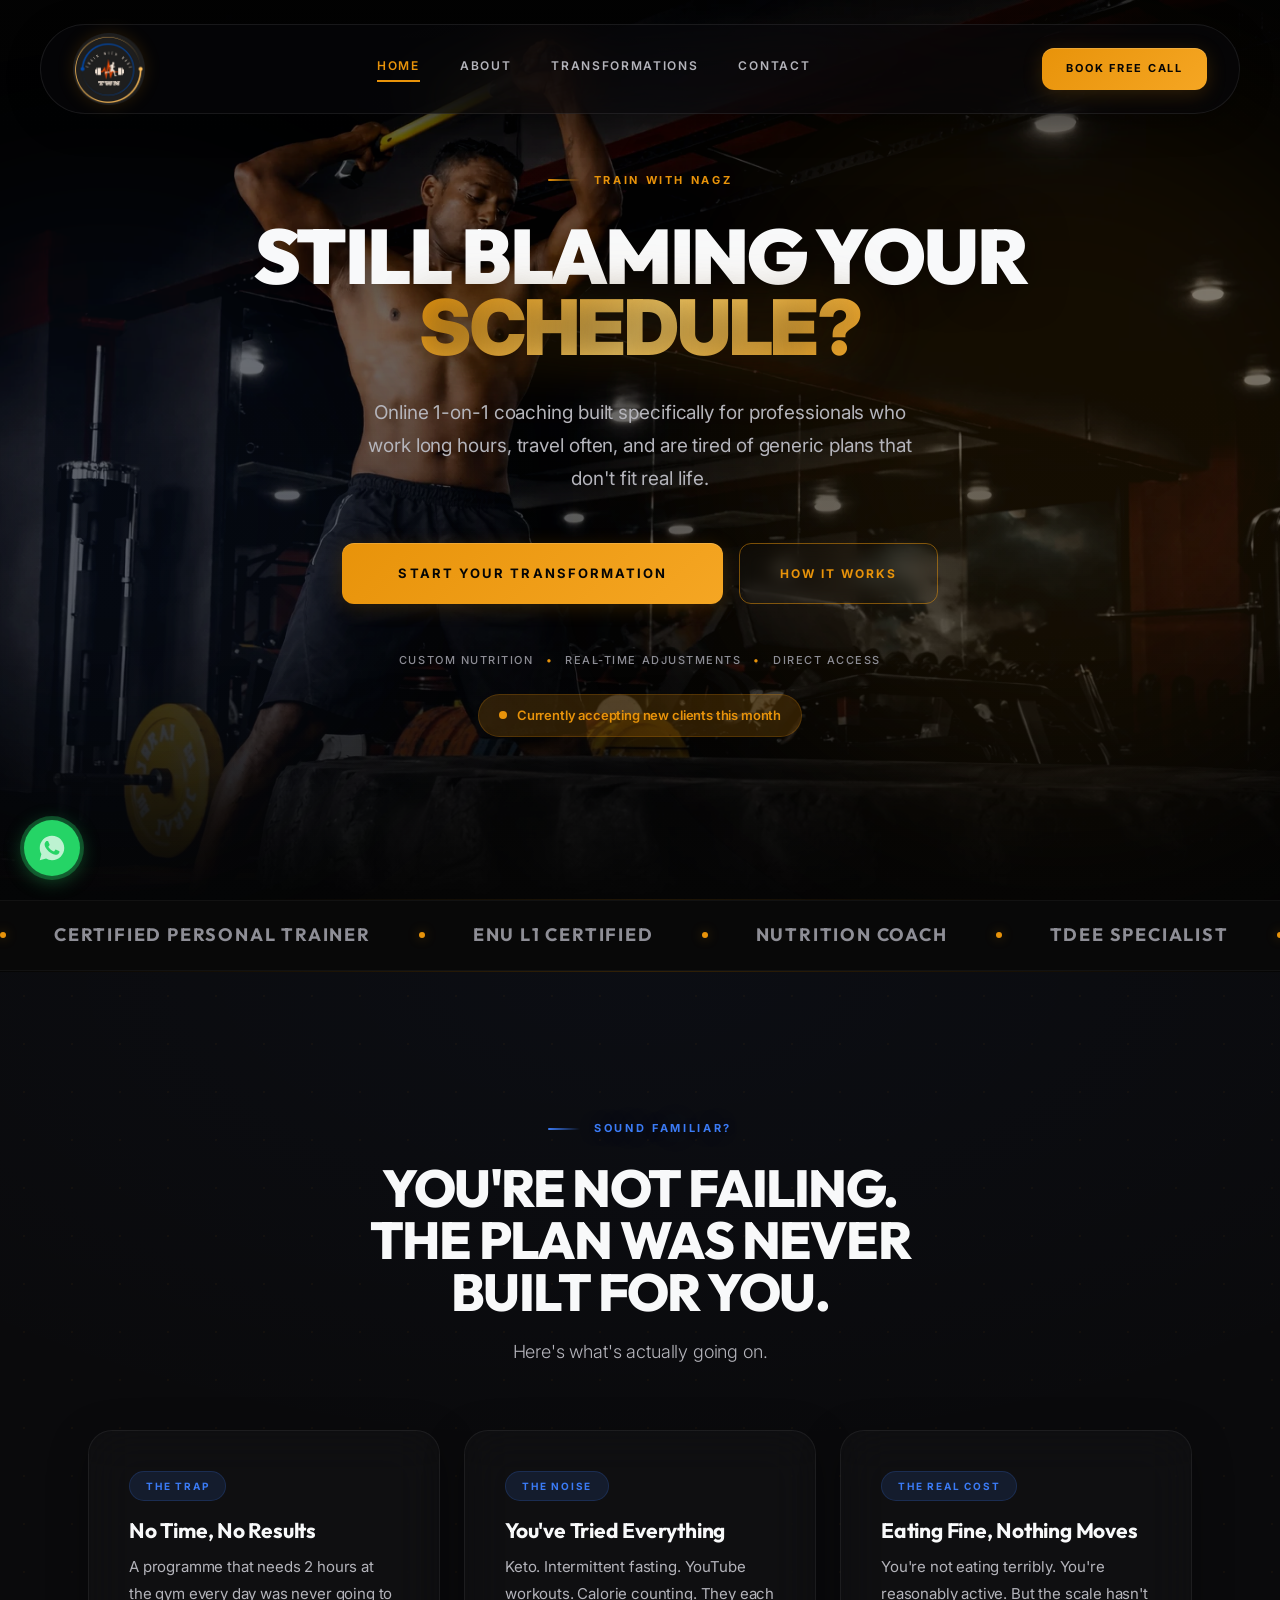
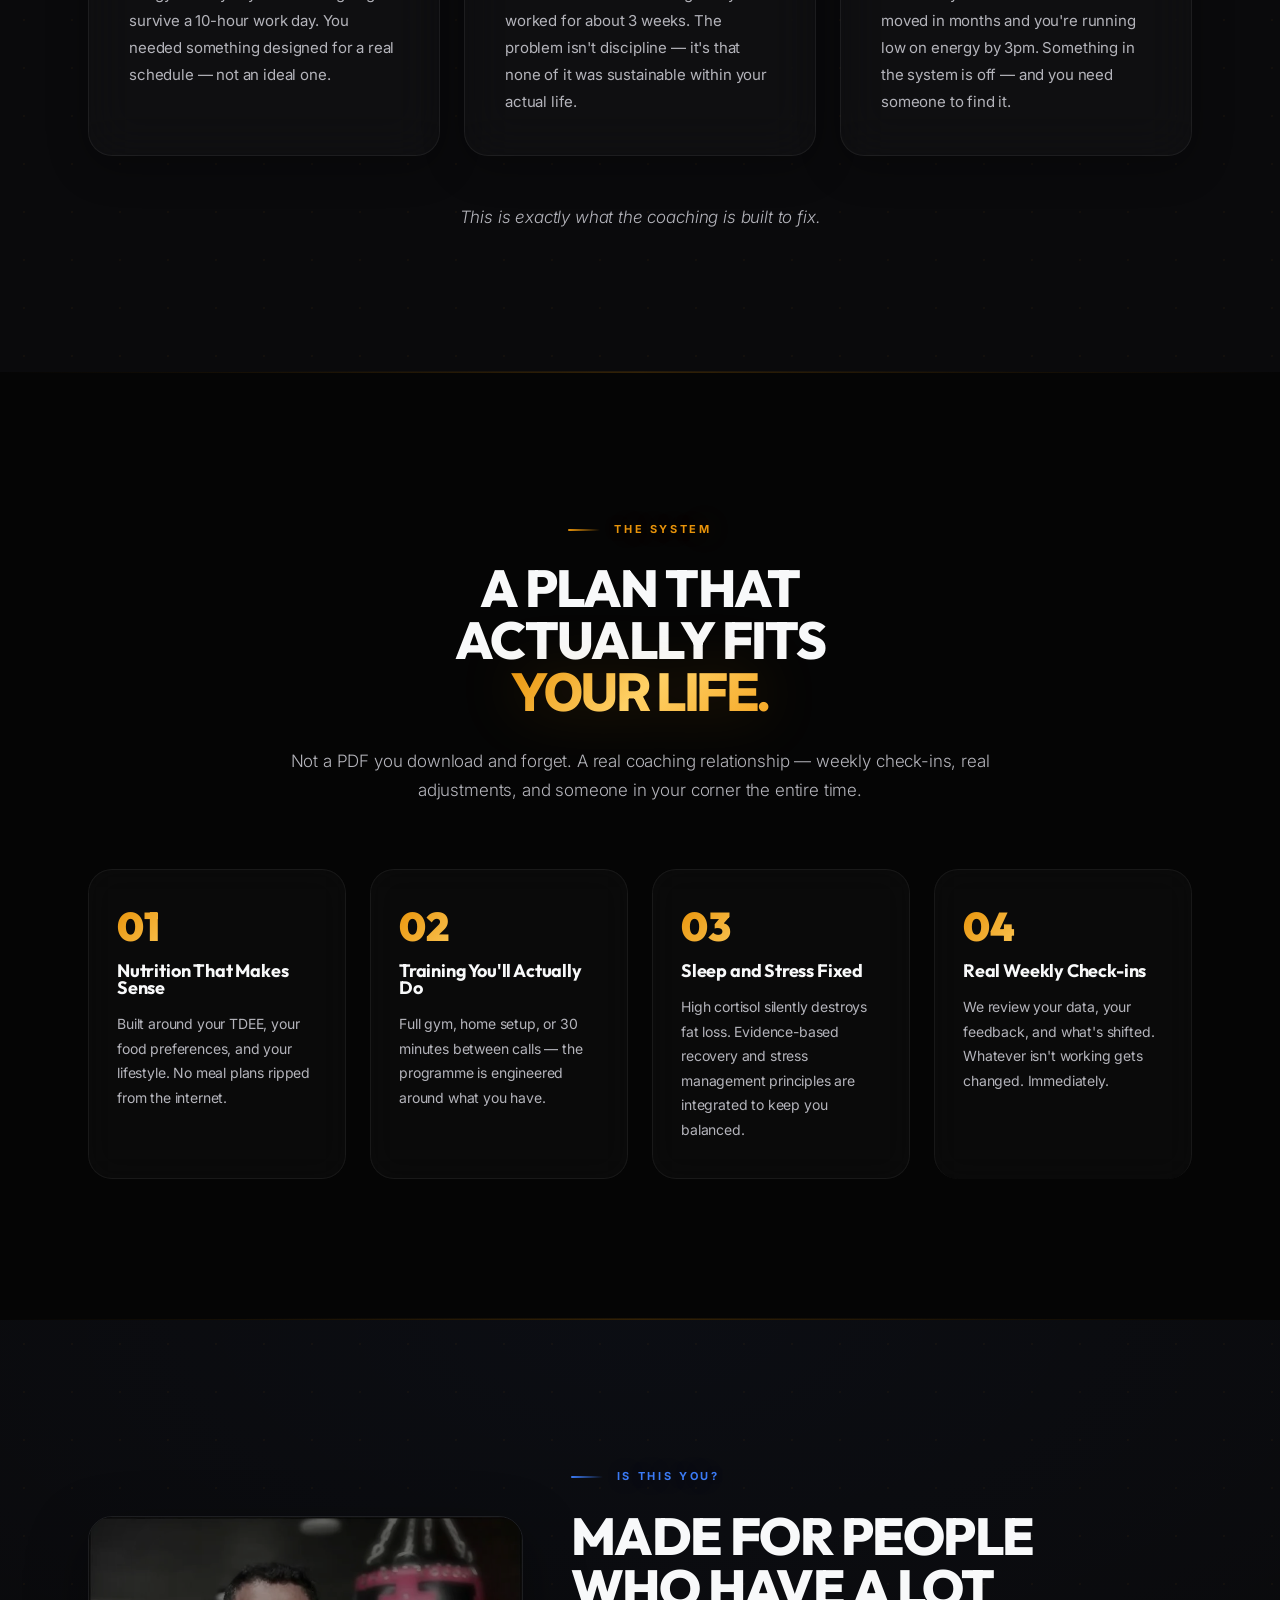
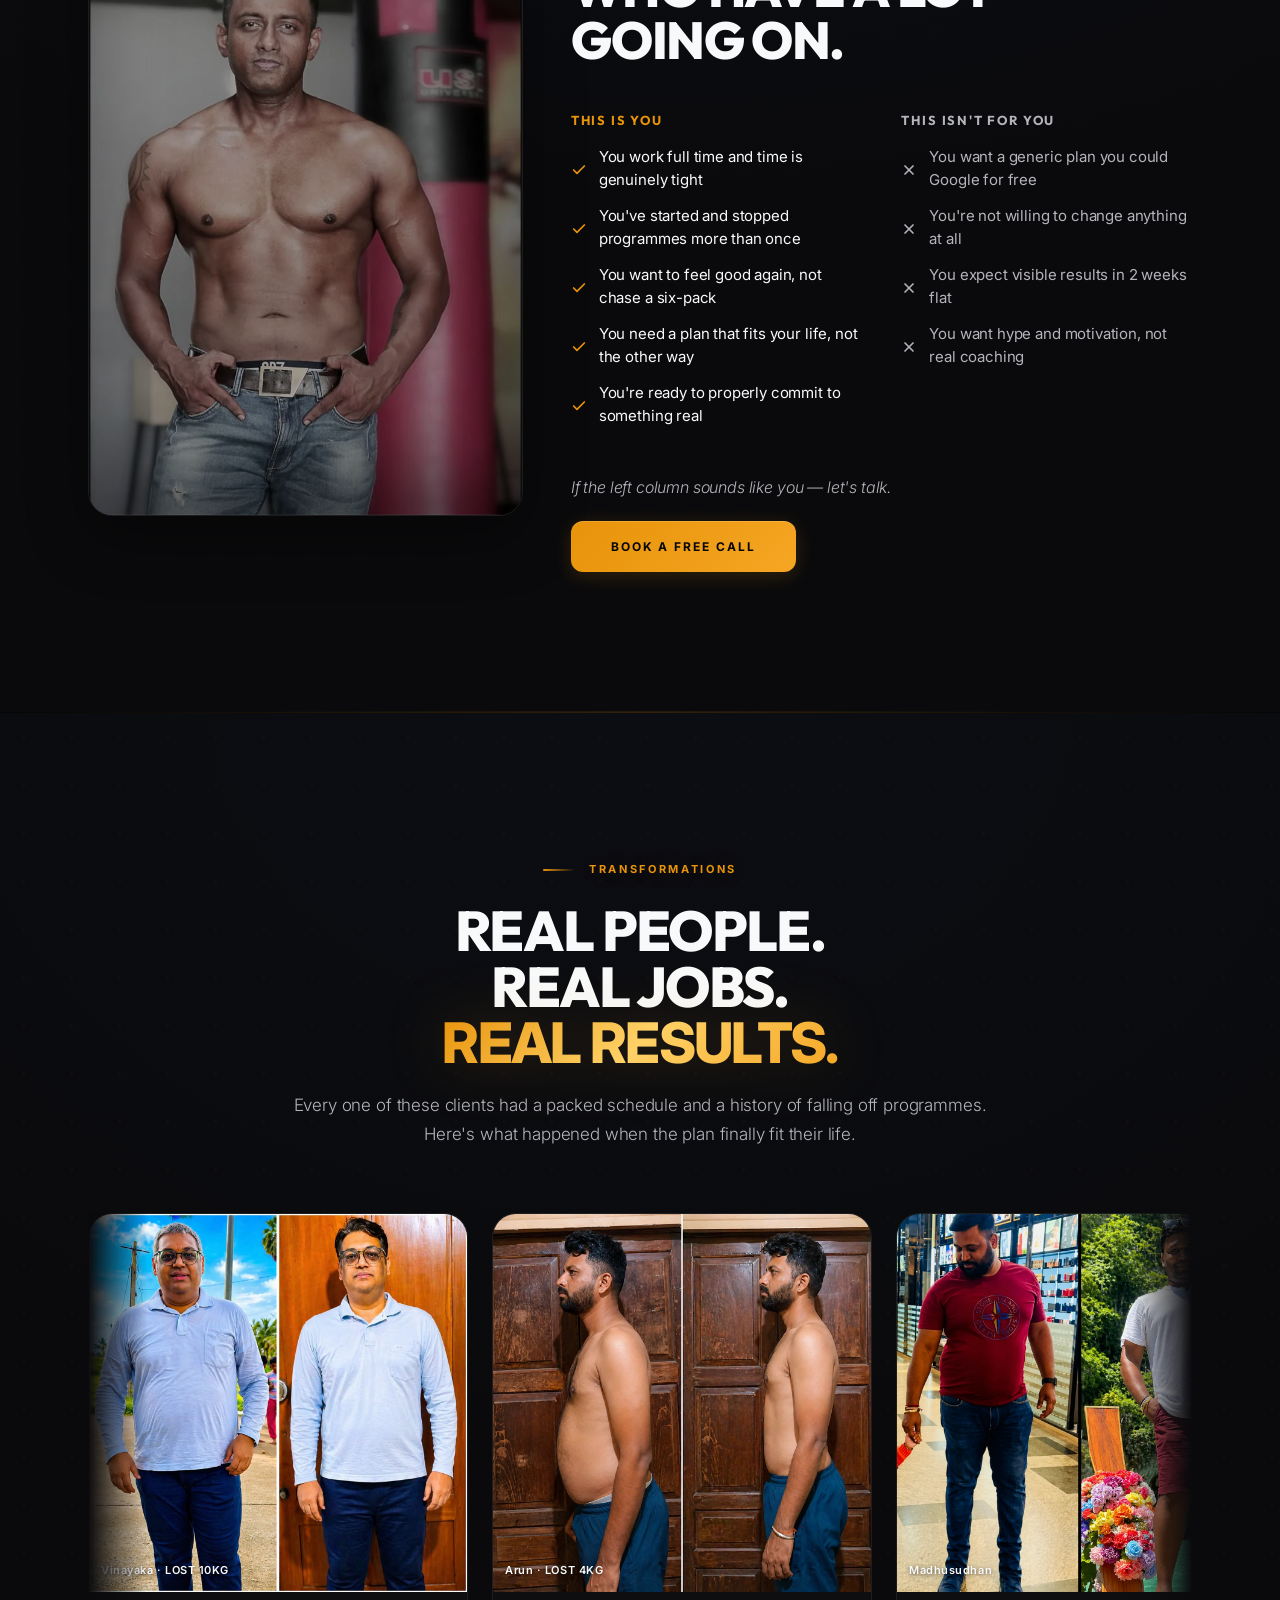
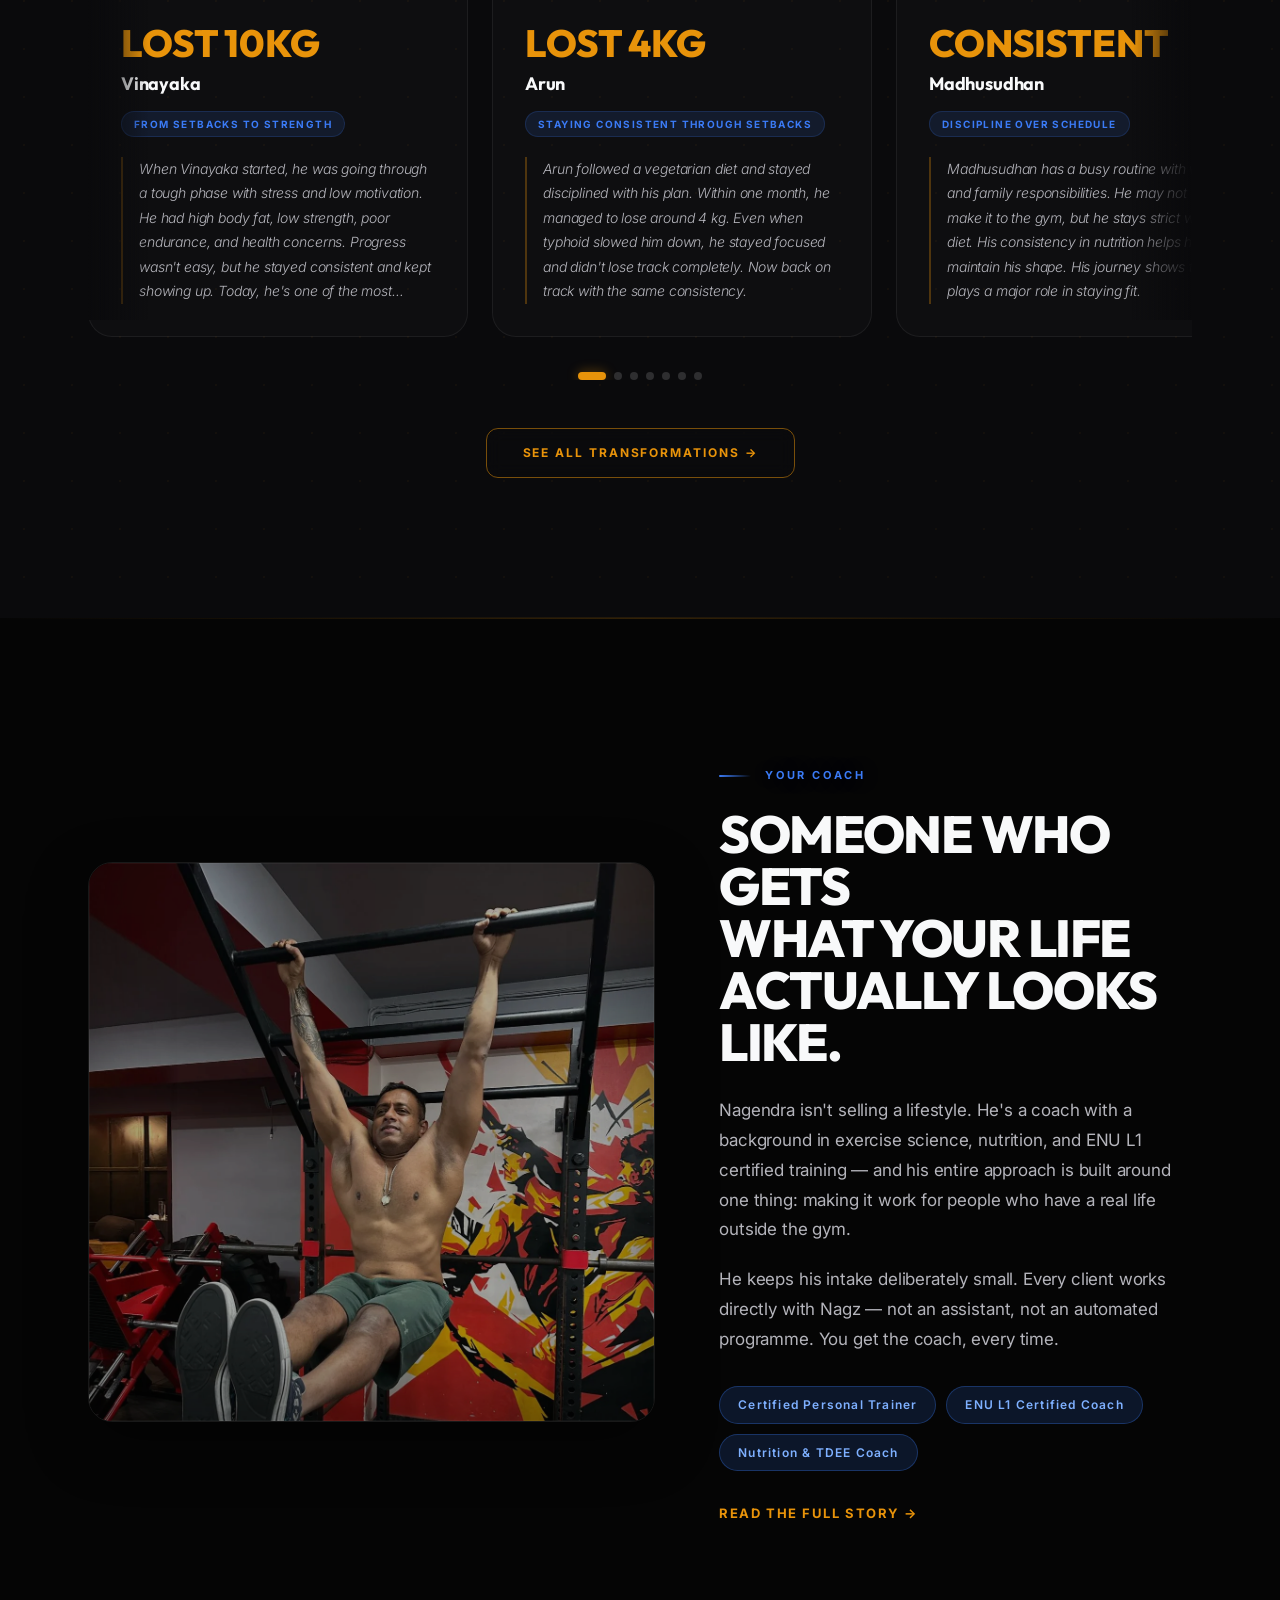
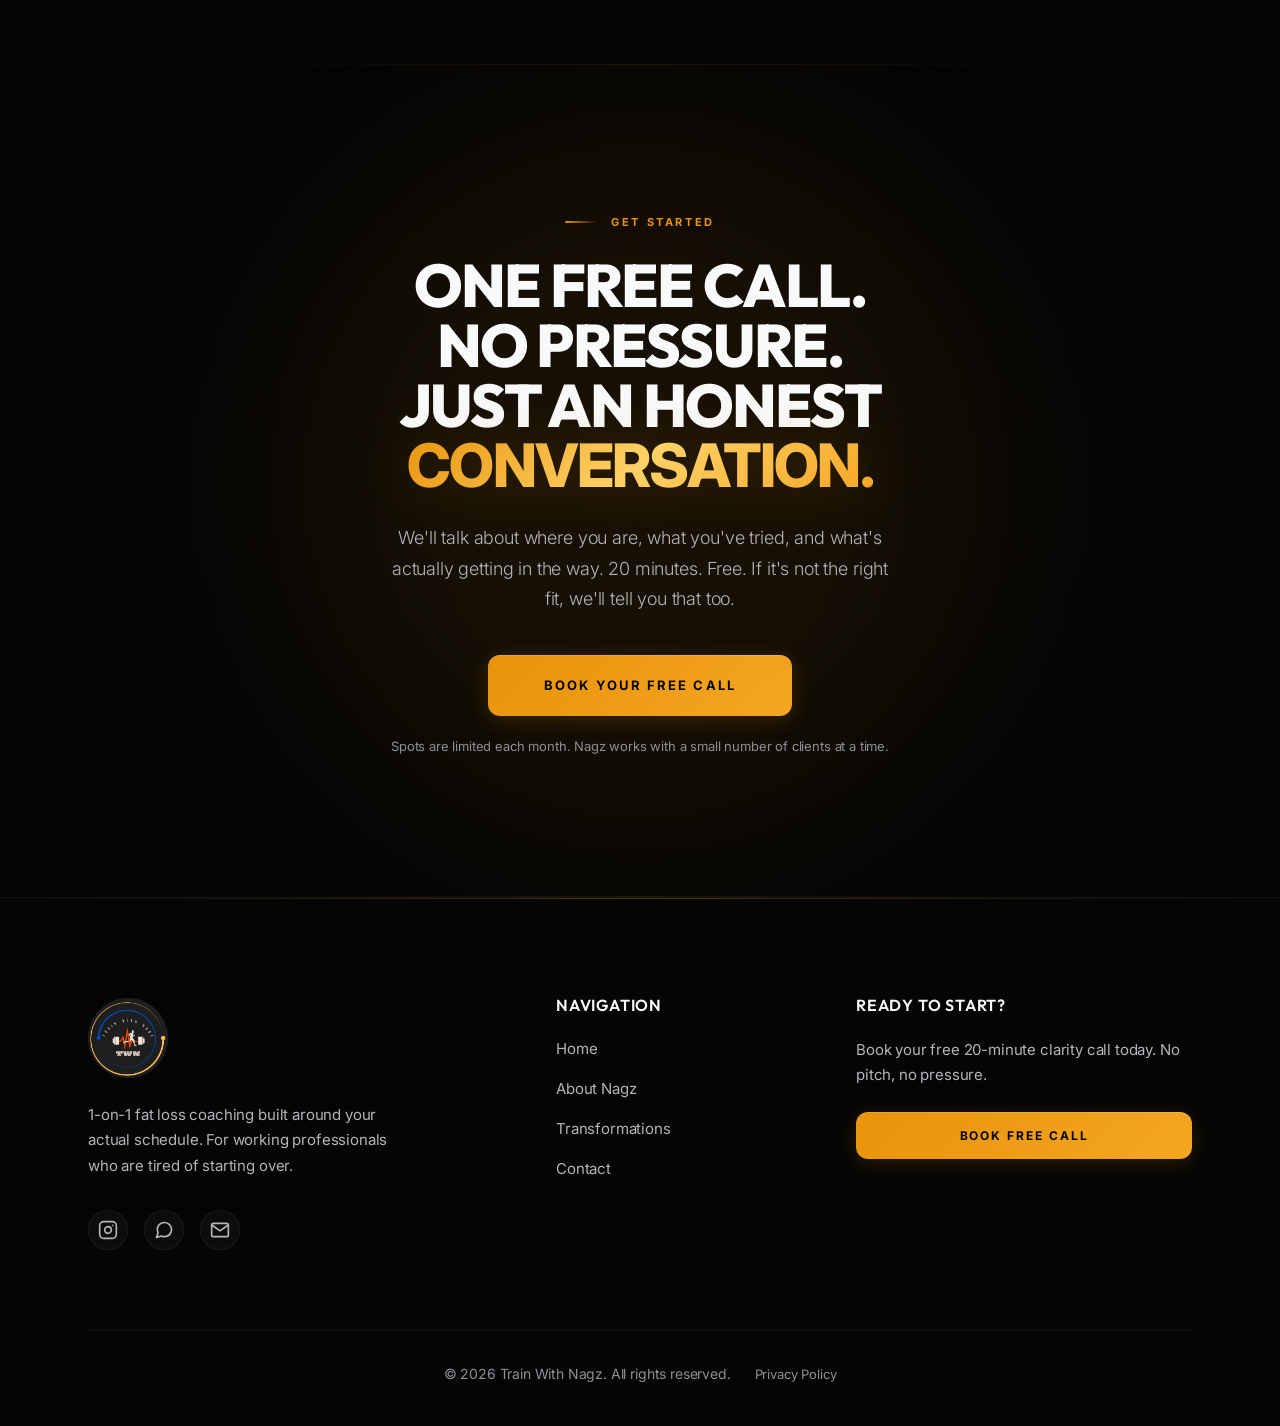
==== commit abbd1459: "feat: optimize landing page conversions, add dedicated ad landing page, rewrite copy and update resp" ====
--- a/index.html
+++ b/index.html
@@ -6,6 +6,7 @@
   <title>Train With Nagz — 1-on-1 Fat Loss Coaching for Working Professionals</title>
   <meta name="description" content="1-on-1 fat loss coaching built around your actual schedule. For working professionals in India tired of starting over.">
   <meta name="author" content="Train With Nagz">
+  <meta name="theme-color" content="#050505">
   
   <link rel="canonical" href="https://www.trainwithnagz.com/">
   
@@ -38,7 +39,7 @@
     "image": "https://www.trainwithnagz.com/images/nagz-about-hero.webp",
     "@id": "https://www.trainwithnagz.com/",
     "url": "https://www.trainwithnagz.com/",
-    "telephone": "",
+    "telephone": "+919611288599",
     "priceRange": "$$",
     "description": "1-on-1 fat loss coaching built around your actual schedule. For working professionals tired of starting over.",
     "founder": {
@@ -49,6 +50,8 @@
   </script>
 </head>
 <body>
+  <a href="#main-content" class="skip-link">Skip to main content</a>
+
   <!-- NAVBAR -->
   <header class="navbar">
     <div class="navbar__inner">
@@ -69,10 +72,11 @@
       <a href="about.html" class="navbar__link">About</a>
       <a href="transformations.html" class="navbar__link">Transformations</a>
       <a href="contact.html" class="navbar__link">Contact</a>
+      <a href="contact.html" class="btn btn--amber navbar__mobile-cta">Book Free Call</a>
     </div>
   </header>
 
-  <main>
+  <main id="main-content">
 
     <!-- S1 — HERO -->
     <section class="section section--ink" style="min-height:100vh;position:relative;overflow:hidden;display:flex;align-items:center;justify-content:center">
@@ -100,7 +104,14 @@
             <span class="hero-features__dot">•</span>
             <span>Direct Access</span>
           </div>
-        </div>
+          <div style="margin-top:24px">
+            <span class="avail-badge"><span class="pulse-dot"></span>Currently accepting new clients this month</span>
+          </div>
+        </div>
+      </div>
+      <div class="scroll-indicator">
+        <span class="scroll-indicator__text">Scroll</span>
+        <div class="scroll-indicator__arrow"><svg viewBox="0 0 24 24"><polyline points="6 9 12 15 18 9"/></svg></div>
       </div>
     </section>
 
@@ -392,6 +403,9 @@
             <a href="https://instagram.com/trainwithnagz" target="_blank" rel="noopener noreferrer" class="footer-premium__social-icon" aria-label="Instagram">
               <svg width="20" height="20" viewBox="0 0 24 24" fill="none" stroke="currentColor" stroke-width="2" stroke-linecap="round" stroke-linejoin="round"><rect x="2" y="2" width="20" height="20" rx="5" ry="5"/><path d="M16 11.37A4 4 0 1 1 12.63 8 4 4 0 0 1 16 11.37z"/><line x1="17.5" y1="6.5" x2="17.51" y2="6.5"/></svg>
             </a>
+            <a href="https://wa.me/919611288599" target="_blank" rel="noopener noreferrer" class="footer-premium__social-icon" aria-label="WhatsApp">
+              <svg width="20" height="20" viewBox="0 0 24 24" fill="none" stroke="currentColor" stroke-width="2" stroke-linecap="round" stroke-linejoin="round"><path d="M21 11.5a8.38 8.38 0 0 1-.9 3.8 8.5 8.5 0 0 1-7.6 4.7 8.38 8.38 0 0 1-3.8-.9L3 21l1.9-5.7a8.38 8.38 0 0 1-.9-3.8 8.5 8.5 0 0 1 4.7-7.6 8.38 8.38 0 0 1 3.8-.9h.5a8.48 8.48 0 0 1 8 8v.5z"/></svg>
+            </a>
             <a href="mailto:somasundarnagendra@gmail.com" class="footer-premium__social-icon" aria-label="Email">
               <svg width="20" height="20" viewBox="0 0 24 24" fill="none" stroke="currentColor" stroke-width="2" stroke-linecap="round" stroke-linejoin="round"><path d="M4 4h16c1.1 0 2 .9 2 2v12c0 1.1-.9 2-2 2H4c-1.1 0-2-.9-2-2V6c0-1.1.9-2 2-2z"/><polyline points="22,6 12,13 2,6"/></svg>
             </a>
@@ -421,6 +435,9 @@
       
       <div class="footer-premium__bottom">
         <div class="footer-premium__copy">© 2026 Train With Nagz. All rights reserved.</div>
+        <div class="footer-premium__legal">
+          <a href="privacy.html">Privacy Policy</a>
+        </div>
       </div>
     </div>
   </footer>
@@ -432,6 +449,11 @@
     <svg viewBox="0 0 24 24"><polyline points="18 15 12 9 6 15"/></svg>
   </button>
 
+  <!-- FLOATING WHATSAPP -->
+  <a href="https://wa.me/919611288599" target="_blank" rel="noopener noreferrer" class="whatsapp-float" aria-label="Chat on WhatsApp">
+    <svg viewBox="0 0 32 32" xmlns="http://www.w3.org/2000/svg"><path d="M16.004 2.002c-7.732 0-14.002 6.27-14.002 14.002 0 2.468.657 4.876 1.904 6.988L2 30l7.168-1.88A13.94 13.94 0 0 0 16.004 30c7.732 0 14.002-6.27 14.002-14.002-.004-7.728-6.274-13.996-14.002-13.996zm8.17 19.762c-.344.968-2.016 1.852-2.776 1.968-.716.108-1.628.152-2.628-.164a24.1 24.1 0 0 1-2.38-.88c-4.188-1.808-6.924-6.044-7.132-6.324-.208-.276-1.7-2.264-1.7-4.316s1.076-3.064 1.46-3.48c.384-.42.836-.524 1.116-.524.28 0 .56.004.804.016.26.012.608-.1.948.724.344.836 1.18 2.876 1.284 3.084.104.208.172.452.036.728-.14.28-.208.452-.416.696-.208.244-.436.544-.624.728-.208.208-.424.432-.184.848.244.416 1.08 1.784 2.32 2.892 1.592 1.42 2.936 1.86 3.352 2.068.416.208.66.172.904-.104.244-.28 1.048-1.22 1.328-1.64.28-.42.556-.348.936-.208.38.14 2.42 1.14 2.836 1.348.416.208.692.312.796.484.104.168.104.976-.24 1.944z"/></svg>
+  </a>
+
   <script src="js/main.js"></script>
 </body>
 </html>
--- a/css/styles.css
+++ b/css/styles.css
@@ -122,10 +122,10 @@
 /* ===== TESTIMONIAL CARD ===== */
 .testi-card{background:var(--glass);border:1px solid var(--glass-border);border-radius:var(--radius-lg);overflow:hidden;transition:all .4s var(--ease-out-expo)}
 .testi-card:hover{transform:translateY(-8px);border-color:rgba(232,147,10,.15);box-shadow:0 32px 64px rgba(0,0,0,.35),0 0 0 1px rgba(232,147,10,.06)}
-.testi-card__images{display:grid;grid-template-columns:1fr;height:500px;background:linear-gradient(135deg,var(--ink-3),var(--ink-4))}
+.testi-card__images{display:grid;grid-template-columns:1fr;aspect-ratio:1/1;height:auto;background:linear-gradient(135deg,var(--ink-3),var(--ink-4))}
 .testi-card__img{position:relative;display:flex;align-items:center;justify-content:center;background:linear-gradient(180deg,rgba(24,24,27,.8),rgba(24,24,27,.95))}
 .testi-card__img:first-child{border-right:none}
-.testi-card__img img{width:100%;height:100%;object-fit:contain;object-position:center;position:absolute;inset:0;padding:8px}
+.testi-card__img img{width:100%;height:100%;object-fit:cover;object-position:center;position:absolute;inset:0;padding:0}
 .testi-card__label{position:absolute;top:12px;left:12px;font-family:var(--font-body);font-size:10px;font-weight:700;letter-spacing:.22em;text-transform:uppercase;color:var(--amber)}
 .testi-card__meta{position:absolute;bottom:12px;left:12px;right:12px;font-family:var(--font-body);font-size:11px;font-weight:600;color:var(--snow);letter-spacing:.05em;z-index:2;text-shadow:0 1px 4px rgba(0,0,0,.6)}
 .testi-card__content{padding:32px}
@@ -135,10 +135,8 @@
 .testi-card__quote{margin-top:20px;font-family:var(--font-body);font-weight:300;font-size:14px;font-style:italic;color:var(--fog);line-height:1.75;border-left:2px solid rgba(232,147,10,.3);padding-left:16px;display:-webkit-box;-webkit-line-clamp:6;-webkit-box-orient:vertical;overflow:hidden}
 
 /* Transformations page grid — bigger images */
-.testi-grid-lg .testi-card__images{height:400px}
-@media(min-width:768px){.testi-grid-lg .testi-card__images{height:480px}}
+.testi-grid-lg .testi-card__images{aspect-ratio:1/1;height:auto}
 @media(max-width:767px){
-  .testi-grid-lg .testi-card__images{height:300px}
   .testi-grid-lg .testi-card__quote{-webkit-line-clamp:4}
 }
 
@@ -421,7 +419,6 @@
   .testi-card__result{font-size:28px}
   .testi-card__name{font-size:16px}
   .testi-card__quote{font-size:13px;line-height:1.7;-webkit-line-clamp:5}
-  .testi-card__images{height:400px}
 
   /* Stat grid mobile — 2x2 */
   .grid-4{grid-template-columns:repeat(2,1fr);gap:24px}
@@ -487,7 +484,6 @@
   .btn--amber{padding:12px 20px;font-size:10px}
   .btn--outline{padding:12px 20px;font-size:10px}
   .grid-4{grid-template-columns:1fr}
-  .testi-card__images{height:340px}
   .container{padding:0 12px}
 }
 
@@ -622,6 +618,54 @@
   .footer-premium__cta{text-align:center}
 }
 
-.footer-premium__bottom{display:flex;flex-direction:column;align-items:center;justify-content:center;padding-top:32px;border-top:1px solid rgba(255,255,255,.05);gap:16px;text-align:center}
-@media(min-width:768px){.footer-premium__bottom{flex-direction:row;justify-content:center}}
+.footer-premium__bottom{display:flex;flex-direction:column;align-items:center;justify-content:center;padding-top:32px;border-top:1px solid rgba(255,255,255,.05);gap:8px;text-align:center}
+@media(min-width:768px){.footer-premium__bottom{flex-direction:row;justify-content:center;gap:24px}}
 .footer-premium__copy{font-family:var(--font-body);font-size:14px;color:var(--fog-2)}
+
+/* ===== FLOATING WHATSAPP BUTTON ===== */
+.whatsapp-float{position:fixed;bottom:24px;left:24px;z-index:99;width:56px;height:56px;background:#25D366;border-radius:50%;display:flex;align-items:center;justify-content:center;box-shadow:0 4px 20px rgba(37,211,102,.4),0 2px 8px rgba(0,0,0,.3);transition:all .3s var(--ease-out-expo);cursor:pointer;text-decoration:none;border:none}
+.whatsapp-float:hover{transform:translateY(-4px) scale(1.08);box-shadow:0 8px 32px rgba(37,211,102,.5),0 4px 16px rgba(0,0,0,.3)}
+.whatsapp-float:active{transform:translateY(0) scale(.96)}
+.whatsapp-float svg{width:28px;height:28px;fill:#fff}
+.whatsapp-float::before{content:'';position:absolute;inset:-4px;border-radius:50%;background:rgba(37,211,102,.3);animation:whatsappPulse 2s ease-in-out infinite;pointer-events:none}
+@keyframes whatsappPulse{0%,100%{transform:scale(1);opacity:.6}50%{transform:scale(1.2);opacity:0}}
+@media(max-width:767px){.whatsapp-float{bottom:16px;left:16px;width:48px;height:48px}.whatsapp-float svg{width:24px;height:24px}}
+
+/* ===== SCROLL INDICATOR ===== */
+.scroll-indicator{position:absolute;bottom:32px;left:50%;transform:translateX(-50%);z-index:2;display:flex;flex-direction:column;align-items:center;gap:8px;opacity:.6;transition:opacity .3s}
+.scroll-indicator__text{font-family:var(--font-body);font-size:10px;font-weight:600;letter-spacing:.2em;text-transform:uppercase;color:var(--fog-2)}
+.scroll-indicator__arrow{width:24px;height:24px;animation:scrollBounce 2s ease-in-out infinite}
+.scroll-indicator__arrow svg{stroke:var(--amber);stroke-width:2;fill:none}
+@keyframes scrollBounce{0%,100%{transform:translateY(0)}50%{transform:translateY(8px)}}
+@media(max-width:767px){.scroll-indicator{bottom:20px}.scroll-indicator__text{font-size:9px}}
+
+/* ===== PAGE LOAD ANIMATION ===== */
+body{animation:pageIn .5s ease-out}
+@keyframes pageIn{from{opacity:0}to{opacity:1}}
+
+/* ===== COLLAPSIBLE FAQ ===== */
+.faq-item{cursor:pointer;border-left:3px solid var(--cobalt);padding-left:20px;transition:all .3s var(--ease-out-expo)}
+.faq-item:hover{padding-left:28px;border-left-color:var(--amber)}
+.faq-item__header{display:flex;align-items:center;justify-content:space-between;gap:12px}
+.faq-item__chevron{width:18px;height:18px;flex-shrink:0;stroke:var(--fog);stroke-width:2;fill:none;transition:transform .3s var(--ease-out-expo),stroke .3s}
+.faq-item.open .faq-item__chevron{transform:rotate(180deg);stroke:var(--amber)}
+.faq-item__answer{max-height:0;overflow:hidden;transition:max-height .4s var(--ease-out-expo),margin .3s;margin-top:0}
+.faq-item.open .faq-item__answer{max-height:200px;margin-top:8px}
+
+/* ===== SKIP TO CONTENT ===== */
+.skip-link{position:absolute;top:-100px;left:16px;z-index:200;background:var(--amber);color:var(--ink);padding:12px 24px;border-radius:var(--radius-sm);font-family:var(--font-body);font-weight:700;font-size:13px;letter-spacing:.1em;text-transform:uppercase;transition:top .2s}
+.skip-link:focus{top:16px}
+
+/* ===== FOCUS STYLES ===== */
+:focus-visible{outline:2px solid var(--amber);outline-offset:3px;border-radius:4px}
+.btn:focus-visible{outline-offset:4px;box-shadow:0 0 0 4px var(--amber-glow)}
+.form-input:focus-visible{outline:none}
+
+/* ===== MOBILE NAV CTA ===== */
+.navbar__mobile-cta{display:block;margin-top:8px;text-align:center;padding:14px 24px;font-size:12px;width:100%;border-radius:var(--radius)}
+
+/* ===== FOOTER LEGAL ===== */
+.footer-premium__legal{display:flex;gap:16px;flex-wrap:wrap;align-items:center}
+.footer-premium__legal a{font-family:var(--font-body);font-size:13px;color:var(--fog-2);transition:color .3s}
+.footer-premium__legal a:hover{color:var(--amber)}
+@media(max-width:767px){.footer-premium__legal{justify-content:center}}
--- a/css/styles.css
+++ b/css/styles.css
@@ -122,10 +122,10 @@
 /* ===== TESTIMONIAL CARD ===== */
 .testi-card{background:var(--glass);border:1px solid var(--glass-border);border-radius:var(--radius-lg);overflow:hidden;transition:all .4s var(--ease-out-expo)}
 .testi-card:hover{transform:translateY(-8px);border-color:rgba(232,147,10,.15);box-shadow:0 32px 64px rgba(0,0,0,.35),0 0 0 1px rgba(232,147,10,.06)}
-.testi-card__images{display:grid;grid-template-columns:1fr;height:500px;background:linear-gradient(135deg,var(--ink-3),var(--ink-4))}
+.testi-card__images{display:grid;grid-template-columns:1fr;aspect-ratio:1/1;height:auto;background:linear-gradient(135deg,var(--ink-3),var(--ink-4))}
 .testi-card__img{position:relative;display:flex;align-items:center;justify-content:center;background:linear-gradient(180deg,rgba(24,24,27,.8),rgba(24,24,27,.95))}
 .testi-card__img:first-child{border-right:none}
-.testi-card__img img{width:100%;height:100%;object-fit:contain;object-position:center;position:absolute;inset:0;padding:8px}
+.testi-card__img img{width:100%;height:100%;object-fit:cover;object-position:center;position:absolute;inset:0;padding:0}
 .testi-card__label{position:absolute;top:12px;left:12px;font-family:var(--font-body);font-size:10px;font-weight:700;letter-spacing:.22em;text-transform:uppercase;color:var(--amber)}
 .testi-card__meta{position:absolute;bottom:12px;left:12px;right:12px;font-family:var(--font-body);font-size:11px;font-weight:600;color:var(--snow);letter-spacing:.05em;z-index:2;text-shadow:0 1px 4px rgba(0,0,0,.6)}
 .testi-card__content{padding:32px}
@@ -135,10 +135,8 @@
 .testi-card__quote{margin-top:20px;font-family:var(--font-body);font-weight:300;font-size:14px;font-style:italic;color:var(--fog);line-height:1.75;border-left:2px solid rgba(232,147,10,.3);padding-left:16px;display:-webkit-box;-webkit-line-clamp:6;-webkit-box-orient:vertical;overflow:hidden}
 
 /* Transformations page grid — bigger images */
-.testi-grid-lg .testi-card__images{height:400px}
-@media(min-width:768px){.testi-grid-lg .testi-card__images{height:480px}}
+.testi-grid-lg .testi-card__images{aspect-ratio:1/1;height:auto}
 @media(max-width:767px){
-  .testi-grid-lg .testi-card__images{height:300px}
   .testi-grid-lg .testi-card__quote{-webkit-line-clamp:4}
 }
 
@@ -421,7 +419,6 @@
   .testi-card__result{font-size:28px}
   .testi-card__name{font-size:16px}
   .testi-card__quote{font-size:13px;line-height:1.7;-webkit-line-clamp:5}
-  .testi-card__images{height:400px}
 
   /* Stat grid mobile — 2x2 */
   .grid-4{grid-template-columns:repeat(2,1fr);gap:24px}
@@ -487,7 +484,6 @@
   .btn--amber{padding:12px 20px;font-size:10px}
   .btn--outline{padding:12px 20px;font-size:10px}
   .grid-4{grid-template-columns:1fr}
-  .testi-card__images{height:340px}
   .container{padding:0 12px}
 }
 
@@ -622,6 +618,54 @@
   .footer-premium__cta{text-align:center}
 }
 
-.footer-premium__bottom{display:flex;flex-direction:column;align-items:center;justify-content:center;padding-top:32px;border-top:1px solid rgba(255,255,255,.05);gap:16px;text-align:center}
-@media(min-width:768px){.footer-premium__bottom{flex-direction:row;justify-content:center}}
+.footer-premium__bottom{display:flex;flex-direction:column;align-items:center;justify-content:center;padding-top:32px;border-top:1px solid rgba(255,255,255,.05);gap:8px;text-align:center}
+@media(min-width:768px){.footer-premium__bottom{flex-direction:row;justify-content:center;gap:24px}}
 .footer-premium__copy{font-family:var(--font-body);font-size:14px;color:var(--fog-2)}
+
+/* ===== FLOATING WHATSAPP BUTTON ===== */
+.whatsapp-float{position:fixed;bottom:24px;left:24px;z-index:99;width:56px;height:56px;background:#25D366;border-radius:50%;display:flex;align-items:center;justify-content:center;box-shadow:0 4px 20px rgba(37,211,102,.4),0 2px 8px rgba(0,0,0,.3);transition:all .3s var(--ease-out-expo);cursor:pointer;text-decoration:none;border:none}
+.whatsapp-float:hover{transform:translateY(-4px) scale(1.08);box-shadow:0 8px 32px rgba(37,211,102,.5),0 4px 16px rgba(0,0,0,.3)}
+.whatsapp-float:active{transform:translateY(0) scale(.96)}
+.whatsapp-float svg{width:28px;height:28px;fill:#fff}
+.whatsapp-float::before{content:'';position:absolute;inset:-4px;border-radius:50%;background:rgba(37,211,102,.3);animation:whatsappPulse 2s ease-in-out infinite;pointer-events:none}
+@keyframes whatsappPulse{0%,100%{transform:scale(1);opacity:.6}50%{transform:scale(1.2);opacity:0}}
+@media(max-width:767px){.whatsapp-float{bottom:16px;left:16px;width:48px;height:48px}.whatsapp-float svg{width:24px;height:24px}}
+
+/* ===== SCROLL INDICATOR ===== */
+.scroll-indicator{position:absolute;bottom:32px;left:50%;transform:translateX(-50%);z-index:2;display:flex;flex-direction:column;align-items:center;gap:8px;opacity:.6;transition:opacity .3s}
+.scroll-indicator__text{font-family:var(--font-body);font-size:10px;font-weight:600;letter-spacing:.2em;text-transform:uppercase;color:var(--fog-2)}
+.scroll-indicator__arrow{width:24px;height:24px;animation:scrollBounce 2s ease-in-out infinite}
+.scroll-indicator__arrow svg{stroke:var(--amber);stroke-width:2;fill:none}
+@keyframes scrollBounce{0%,100%{transform:translateY(0)}50%{transform:translateY(8px)}}
+@media(max-width:767px){.scroll-indicator{bottom:20px}.scroll-indicator__text{font-size:9px}}
+
+/* ===== PAGE LOAD ANIMATION ===== */
+body{animation:pageIn .5s ease-out}
+@keyframes pageIn{from{opacity:0}to{opacity:1}}
+
+/* ===== COLLAPSIBLE FAQ ===== */
+.faq-item{cursor:pointer;border-left:3px solid var(--cobalt);padding-left:20px;transition:all .3s var(--ease-out-expo)}
+.faq-item:hover{padding-left:28px;border-left-color:var(--amber)}
+.faq-item__header{display:flex;align-items:center;justify-content:space-between;gap:12px}
+.faq-item__chevron{width:18px;height:18px;flex-shrink:0;stroke:var(--fog);stroke-width:2;fill:none;transition:transform .3s var(--ease-out-expo),stroke .3s}
+.faq-item.open .faq-item__chevron{transform:rotate(180deg);stroke:var(--amber)}
+.faq-item__answer{max-height:0;overflow:hidden;transition:max-height .4s var(--ease-out-expo),margin .3s;margin-top:0}
+.faq-item.open .faq-item__answer{max-height:200px;margin-top:8px}
+
+/* ===== SKIP TO CONTENT ===== */
+.skip-link{position:absolute;top:-100px;left:16px;z-index:200;background:var(--amber);color:var(--ink);padding:12px 24px;border-radius:var(--radius-sm);font-family:var(--font-body);font-weight:700;font-size:13px;letter-spacing:.1em;text-transform:uppercase;transition:top .2s}
+.skip-link:focus{top:16px}
+
+/* ===== FOCUS STYLES ===== */
+:focus-visible{outline:2px solid var(--amber);outline-offset:3px;border-radius:4px}
+.btn:focus-visible{outline-offset:4px;box-shadow:0 0 0 4px var(--amber-glow)}
+.form-input:focus-visible{outline:none}
+
+/* ===== MOBILE NAV CTA ===== */
+.navbar__mobile-cta{display:block;margin-top:8px;text-align:center;padding:14px 24px;font-size:12px;width:100%;border-radius:var(--radius)}
+
+/* ===== FOOTER LEGAL ===== */
+.footer-premium__legal{display:flex;gap:16px;flex-wrap:wrap;align-items:center}
+.footer-premium__legal a{font-family:var(--font-body);font-size:13px;color:var(--fog-2);transition:color .3s}
+.footer-premium__legal a:hover{color:var(--amber)}
+@media(max-width:767px){.footer-premium__legal{justify-content:center}}
